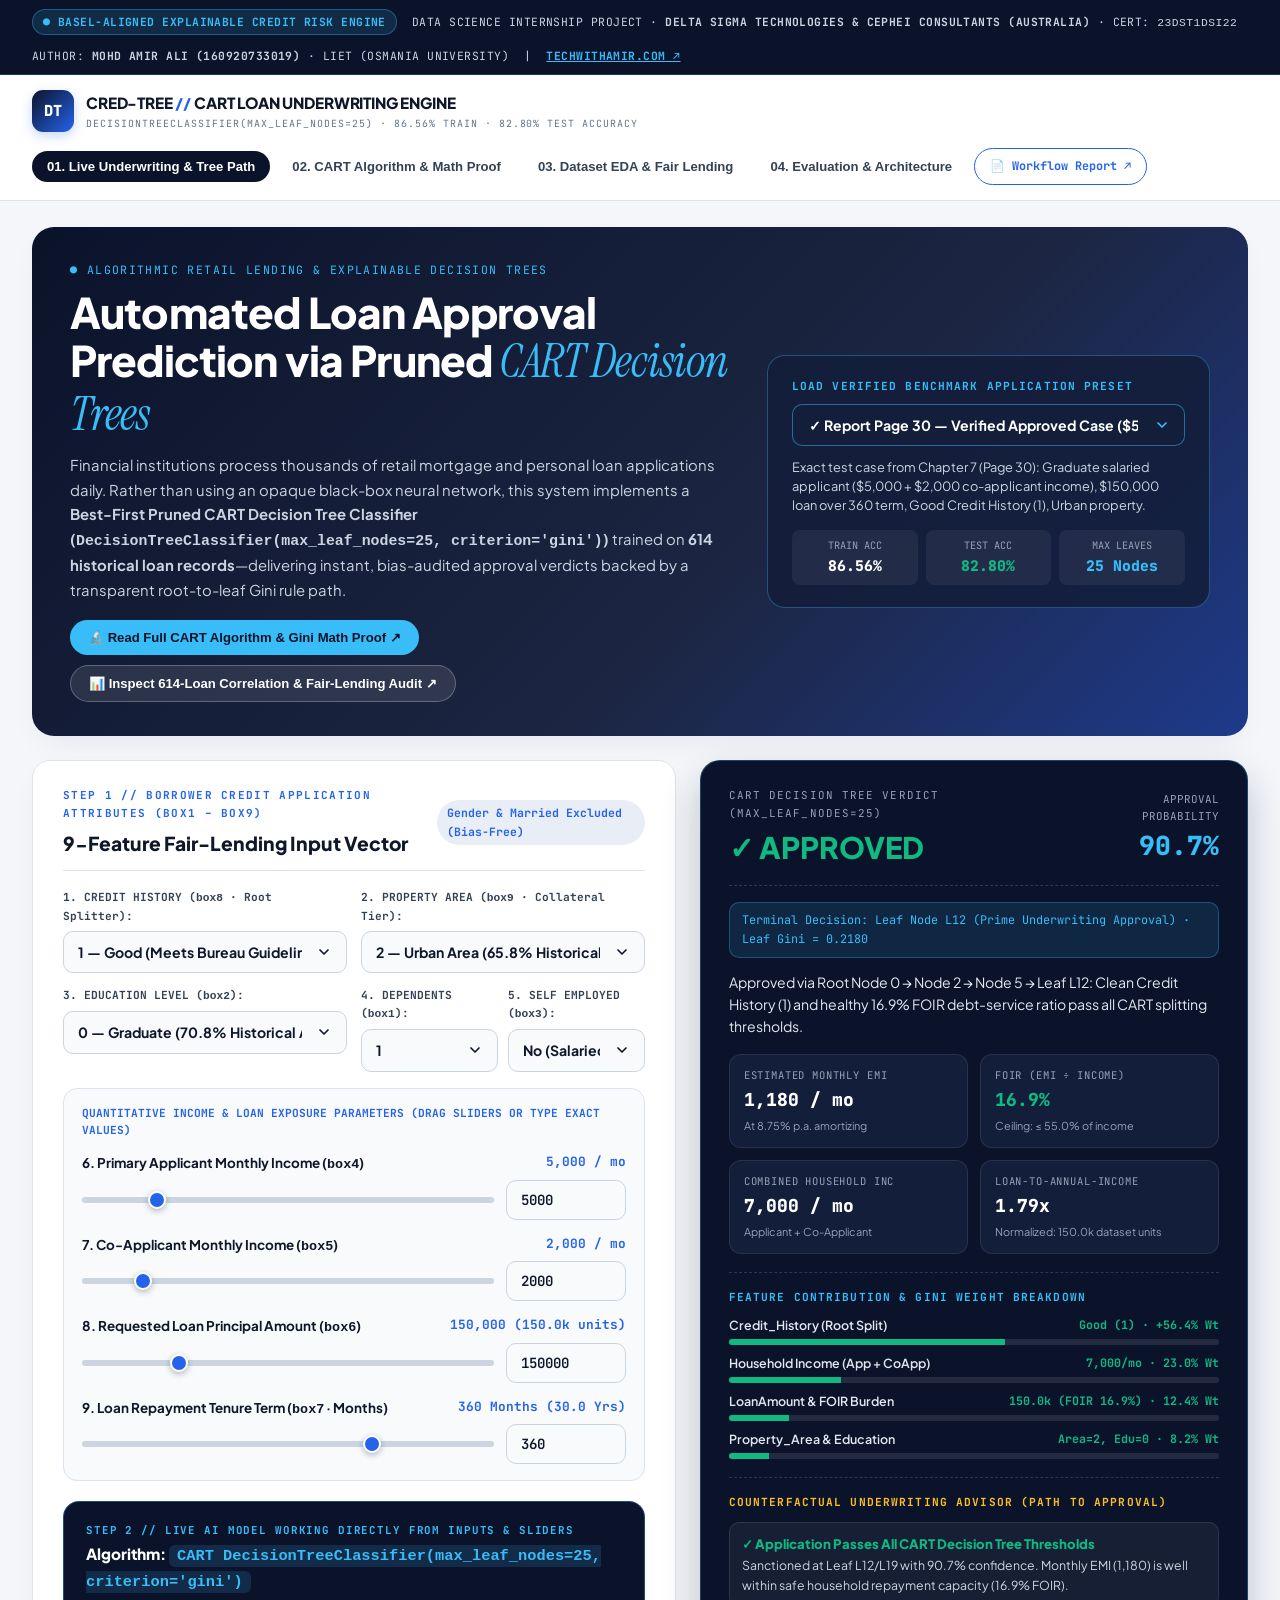
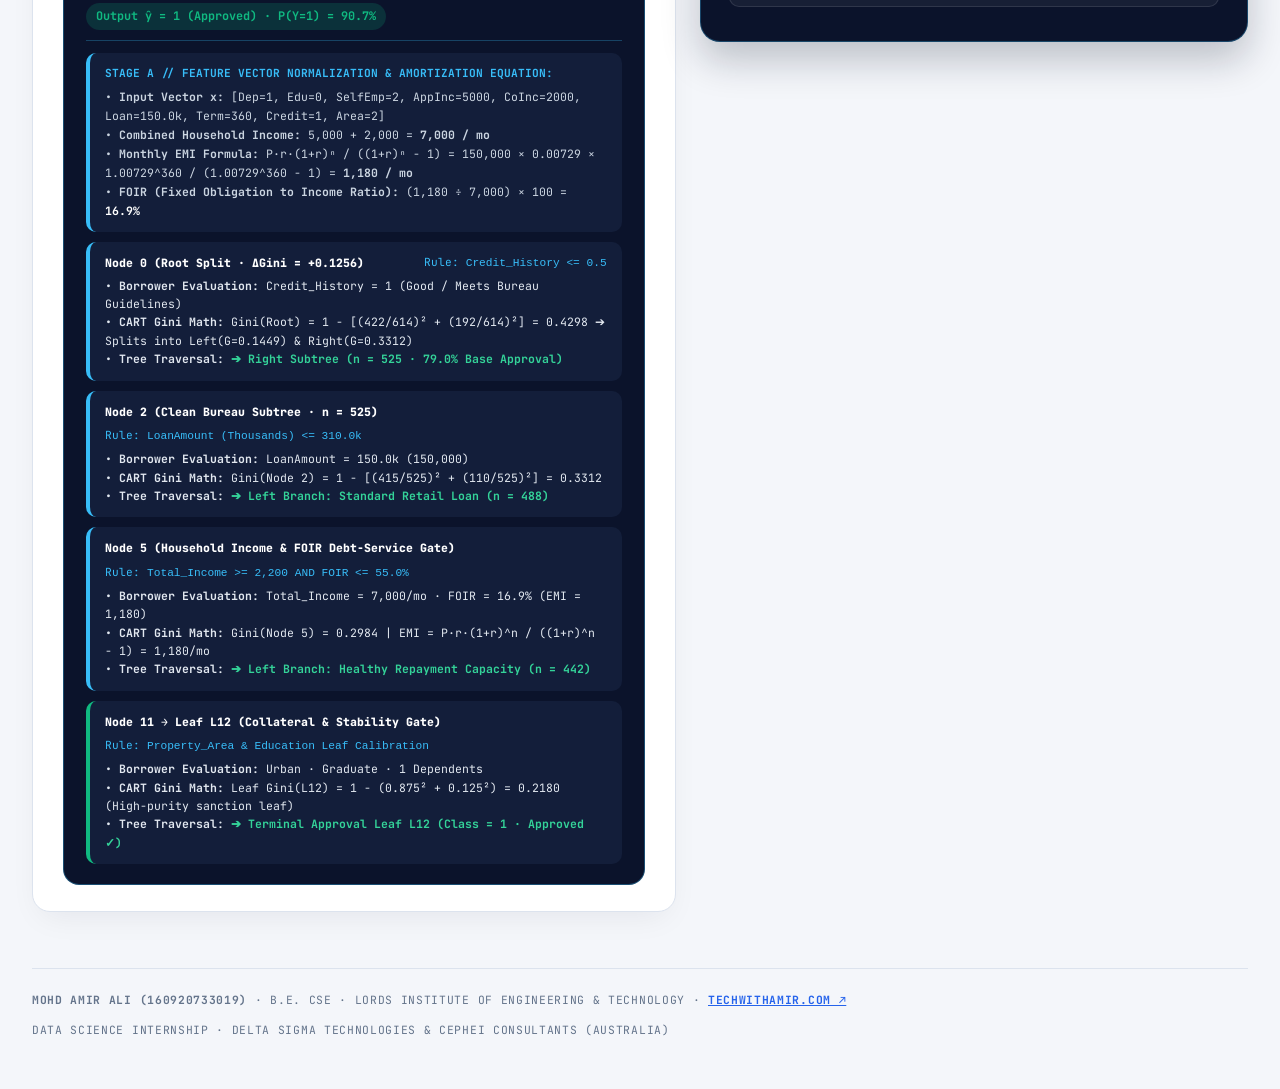
==== templates/index.html @ 3b0356be "Upgrade Loan Approval Prediction to CRED-TREE Explainable CART Decision Tree Platform" ====
<!DOCTYPE html>
<html lang="en">
<head>
  <meta charset="utf-8" />
  <meta name="viewport" content="width=device-width, initial-scale=1.0" />
  <title>CRED-TREE // CART Decision Tree Loan Approval &amp; Credit Risk Engine — Mohd Amir Ali</title>
  <style>
@import url('https://fonts.googleapis.com/css2?family=Plus+Jakarta+Sans:ital,wght@0,400;0,500;0,600;0,700;0,800;1,600&family=Instrument+Serif:ital@0;1&family=JetBrains+Mono:wght@400;500;600;700&display=swap');

:root {
  /* Institutional FinTech & Basel-III Credit Underwriting Palette */
  --bg-ledger: #F4F6FA;          /* Cool Institutional Ledger Background */
  --bg-surface: #FFFFFF;         /* Crisp White Banking Card */
  --bg-subtle: #E9EEF6;          /* Soft Slate Pill Surface */
  --navy-deep: #0B132B;          /* Sovereign Institutional Navy */
  --navy-card: #131E3A;          /* Elevated Dark Terminal Surface */
  --navy-inner: #1C294A;         /* Inner Dark Split Node Box */
  --royal-blue: #2563EB;         /* Primary Algorithmic Accent */
  --cyan-accent: #38BDF8;        /* High-Contrast Formula Highlight */
  --emerald-ok: #059669;         /* Loan Sanctioned / Approved */
  --emerald-bright: #10B981;     /* Dark-Mode Approved Badge */
  --amber-warn: #D97706;         /* Moderate FOIR / Pruning Warning */
  --crimson-no: #DC2626;         /* Adverse Bureau / Rejected */
  --ink-primary: #0F172A;
  --ink-secondary: #334155;
  --slate-muted: #64748B;
  --border-light: #DCE3EE;
  --border-strong: #CBD5E1;
  --radius-card: 18px;
  --radius-pill: 999px;
  --shadow-card: 0 12px 32px -10px rgba(11, 19, 43, 0.08);
  --font-sans: 'Plus Jakarta Sans', -apple-system, BlinkMacSystemFont, sans-serif;
  --font-serif: 'Instrument Serif', Georgia, serif;
  --font-mono: 'JetBrains Mono', monospace;
}

* {
  box-sizing: border-box;
  margin: 0;
  padding: 0;
}

html, body {
  background-color: var(--bg-ledger);
  color: var(--ink-primary);
  font-family: var(--font-sans);
  -webkit-font-smoothing: antialiased;
  line-height: 1.6;
  min-height: 100vh;
}

a {
  color: inherit;
  text-decoration: none;
  transition: all 0.2s ease;
}

/* ==========================================================================
   CUSTOM SELECT DROPDOWNS & RANGE SLIDERS (Clean Inset Chevron Arrows)
   ========================================================================== */
.fintech-select-light {
  -webkit-appearance: none;
  -moz-appearance: none;
  appearance: none;
  width: 100%;
  padding: 11px 44px 11px 14px;
  border-radius: 10px;
  background-color: #F8FAFC;
  color: var(--ink-primary);
  border: 1.5px solid var(--border-strong);
  font-family: var(--font-sans);
  font-weight: 700;
  font-size: 0.88rem;
  line-height: 1.3;
  cursor: pointer;
  background-image: url("data:image/svg+xml,%3Csvg xmlns='http://www.w3.org/2000/svg' width='16' height='16' viewBox='0 0 24 24' fill='none' stroke='%230B132B' stroke-width='2.5' stroke-linecap='round' stroke-linejoin='round'%3E%3Cpolyline points='6 9 12 15 18 9'%3E%3C/polyline%3E%3C/svg%3E");
  background-repeat: no-repeat;
  background-position: right 14px center;
  background-size: 16px 16px;
  transition: border-color 0.2s ease, box-shadow 0.2s ease;
}

.fintech-select-light:hover {
  border-color: var(--royal-blue);
}

.fintech-select-light:focus {
  outline: none;
  border-color: var(--royal-blue);
  box-shadow: 0 0 0 3px rgba(37, 99, 235, 0.16);
}

.fintech-select-dark {
  -webkit-appearance: none;
  -moz-appearance: none;
  appearance: none;
  padding: 11px 46px 11px 16px;
  border-radius: 10px;
  background-color: var(--navy-card);
  color: #FFFFFF;
  border: 1.5px solid rgba(56, 189, 248, 0.5);
  font-family: var(--font-sans);
  font-weight: 700;
  font-size: 0.88rem;
  cursor: pointer;
  background-image: url("data:image/svg+xml,%3Csvg xmlns='http://www.w3.org/2000/svg' width='16' height='16' viewBox='0 0 24 24' fill='none' stroke='%2338BDF8' stroke-width='2.5' stroke-linecap='round' stroke-linejoin='round'%3E%3Cpolyline points='6 9 12 15 18 9'%3E%3C/polyline%3E%3C/svg%3E");
  background-repeat: no-repeat;
  background-position: right 14px center;
  background-size: 16px 16px;
}

.fintech-select-dark:focus {
  outline: none;
  border-color: var(--cyan-accent);
  box-shadow: 0 0 0 3px rgba(56, 189, 248, 0.25);
}

.fintech-input {
  width: 100%;
  padding: 10px 14px;
  border-radius: 10px;
  background-color: #F8FAFC;
  color: var(--ink-primary);
  border: 1.5px solid var(--border-strong);
  font-family: var(--font-mono);
  font-weight: 600;
  font-size: 0.88rem;
  transition: border-color 0.2s ease, box-shadow 0.2s ease;
}

.fintech-input:focus {
  outline: none;
  border-color: var(--royal-blue);
  background-color: #FFFFFF;
  box-shadow: 0 0 0 3px rgba(37, 99, 235, 0.16);
}

input[type="range"].fintech-range {
  -webkit-appearance: none;
  appearance: none;
  width: 100%;
  height: 6px;
  background: #CBD5E1;
  border-radius: 999px;
  outline: none;
  cursor: pointer;
}

input[type="range"].fintech-range::-webkit-slider-thumb {
  -webkit-appearance: none;
  appearance: none;
  width: 18px;
  height: 18px;
  border-radius: 50%;
  background: var(--royal-blue);
  border: 2.5px solid #FFFFFF;
  box-shadow: 0 2px 6px rgba(11, 19, 43, 0.3);
  cursor: pointer;
}

/* ==========================================================================
   TOP INSTITUTIONAL TELEMETRY BAR & HEADER
   ========================================================================== */
.telemetry-bar {
  background-color: var(--navy-deep);
  color: #CBD5E1;
  font-family: var(--font-mono);
  font-size: 0.71rem;
  letter-spacing: 0.04em;
  padding: 9px 32px;
  border-bottom: 1px solid rgba(56, 189, 248, 0.25);
}

.telemetry-inner {
  max-width: 1360px;
  margin: 0 auto;
  display: flex;
  align-items: center;
  justify-content: space-between;
  flex-wrap: wrap;
  gap: 12px;
}

.status-pill-cyan {
  display: inline-flex;
  align-items: center;
  gap: 6px;
  background: rgba(56, 189, 248, 0.14);
  color: var(--cyan-accent);
  padding: 3px 10px;
  border-radius: var(--radius-pill);
  border: 1px solid rgba(56, 189, 248, 0.35);
  font-weight: 700;
}

.fintech-header {
  background-color: rgba(255, 255, 255, 0.94);
  backdrop-filter: blur(12px);
  border-bottom: 1px solid var(--border-light);
  position: sticky;
  top: 0;
  z-index: 100;
}

.header-inner {
  max-width: 1360px;
  margin: 0 auto;
  padding: 15px 32px;
  display: flex;
  align-items: center;
  justify-content: space-between;
  flex-wrap: wrap;
  gap: 16px;
}

.brand-lockup {
  display: flex;
  align-items: center;
  gap: 12px;
  cursor: pointer;
}

.brand-icon-box {
  width: 42px;
  height: 42px;
  border-radius: 11px;
  background: linear-gradient(135deg, var(--navy-deep) 0%, var(--royal-blue) 100%);
  color: #FFFFFF;
  display: flex;
  align-items: center;
  justify-content: center;
  font-family: var(--font-mono);
  font-weight: 800;
  font-size: 0.95rem;
  box-shadow: 0 4px 12px rgba(37, 99, 235, 0.25);
}

.brand-title {
  font-size: 0.96rem;
  font-weight: 800;
  color: var(--ink-primary);
  letter-spacing: -0.01em;
}

.brand-subtitle {
  font-family: var(--font-mono);
  font-size: 0.62rem;
  color: var(--slate-muted);
  text-transform: uppercase;
  letter-spacing: 0.1em;
}

.fintech-nav {
  display: flex;
  align-items: center;
  gap: 7px;
  flex-wrap: wrap;
}

.nav-tab {
  font-size: 0.82rem;
  font-weight: 700;
  color: var(--ink-secondary);
  padding: 8px 15px;
  border-radius: var(--radius-pill);
  cursor: pointer;
  border: none;
  background: transparent;
}

.nav-tab:hover {
  background-color: var(--bg-subtle);
}

.nav-tab.active {
  background-color: var(--navy-deep);
  color: #FFFFFF;
}

.nav-doc-btn {
  display: inline-flex;
  align-items: center;
  gap: 6px;
  padding: 8px 15px;
  border-radius: var(--radius-pill);
  border: 1.5px solid var(--royal-blue);
  color: var(--royal-blue);
  font-family: var(--font-mono);
  font-size: 0.74rem;
  font-weight: 700;
}

.nav-doc-btn:hover {
  background-color: var(--royal-blue);
  color: #FFFFFF;
}

/* ==========================================================================
   MAIN CONTAINER, HERO BANNER, AND CARDS
   ========================================================================== */
.main-container {
  max-width: 1360px;
  margin: 0 auto;
  padding: 26px 32px 80px;
}

.fintech-hero {
  background: linear-gradient(135deg, #0B132B 0%, #1C2541 60%, #1E3A8A 100%);
  border-radius: 22px;
  padding: 34px 38px;
  color: #FFFFFF;
  margin-bottom: 24px;
  box-shadow: var(--shadow-card);
  display: grid;
  grid-template-columns: 1.2fr 0.8fr;
  gap: 32px;
  align-items: center;
}

@media (max-width: 980px) {
  .fintech-hero {
    grid-template-columns: 1fr;
    padding: 26px 22px;
  }
}

.fintech-card {
  background-color: var(--bg-surface);
  border: 1px solid var(--border-light);
  border-radius: var(--radius-card);
  padding: 26px 30px;
  margin-bottom: 24px;
  box-shadow: var(--shadow-card);
}

.section-eyebrow {
  display: inline-block;
  font-family: var(--font-mono);
  font-size: 0.69rem;
  font-weight: 700;
  letter-spacing: 0.12em;
  text-transform: uppercase;
  color: var(--royal-blue);
  margin-bottom: 5px;
}

/* Underwriting Verdict Card */
.verdict-terminal-card {
  background-color: var(--navy-deep);
  color: #FFFFFF;
  border-radius: 20px;
  padding: 26px 28px;
  border: 1.5px solid rgba(56, 189, 248, 0.3);
  box-shadow: 0 18px 38px rgba(11, 19, 43, 0.24);
}

.kpi-grid-4 {
  display: grid;
  grid-template-columns: repeat(2, 1fr);
  gap: 12px;
  margin: 16px 0;
}

.kpi-dark-box {
  background-color: var(--navy-card);
  border: 1px solid rgba(255, 255, 255, 0.09);
  border-radius: 12px;
  padding: 12px 14px;
}

.kpi-dark-box .lbl {
  font-family: var(--font-mono);
  font-size: 0.66rem;
  color: #94A3B8;
  text-transform: uppercase;
  letter-spacing: 0.08em;
}

.kpi-dark-box .val {
  font-family: var(--font-mono);
  font-size: 1.12rem;
  font-weight: 800;
  color: #FFFFFF;
  margin-top: 3px;
}

/* Live CART Tree Execution Trace Nodes */
.tree-trace-container {
  background-color: var(--navy-deep);
  color: #F8FAFC;
  border-radius: 16px;
  padding: 20px 22px;
  margin-top: 20px;
  border: 1px solid rgba(56, 189, 248, 0.35);
}

.tree-node-step {
  background-color: var(--navy-card);
  border-left: 4px solid var(--cyan-accent);
  border-radius: 10px;
  padding: 12px 15px;
  margin-bottom: 10px;
}

.tree-node-step:last-child {
  margin-bottom: 0;
}

/* Data Tables */
.fintech-table {
  width: 100%;
  border-collapse: collapse;
  border-radius: 12px;
  overflow: hidden;
  border: 1px solid var(--border-light);
}

.fintech-table th {
  text-align: left;
  padding: 12px 15px;
  font-family: var(--font-mono);
  font-size: 0.69rem;
  font-weight: 700;
  text-transform: uppercase;
  letter-spacing: 0.09em;
  background-color: var(--bg-subtle);
  color: var(--ink-secondary);
  border-bottom: 1px solid var(--border-light);
}

.fintech-table td {
  padding: 12px 15px;
  border-bottom: 1px solid var(--border-light);
  font-size: 0.87rem;
}

.mono {
  font-family: var(--font-mono);
  font-size: 0.8rem;
}

.tab-pane {
  display: none;
}

.tab-pane.active {
  display: block;
}

.fintech-footer {
  border-top: 1px solid var(--border-light);
  margin-top: 56px;
  padding-top: 22px;
  display: flex;
  justify-content: space-between;
  font-family: var(--font-mono);
  font-size: 0.71rem;
  letter-spacing: 0.06em;
  text-transform: uppercase;
  color: var(--slate-muted);
  flex-wrap: wrap;
  gap: 12px;
}

  </style>
</head>
<body>

  <!-- Top Institutional Telemetry & Internship Context Bar -->
  <div class="telemetry-bar">
    <div class="telemetry-inner">
      <div>
        <span class="status-pill-cyan">● BASEL-ALIGNED EXPLAINABLE CREDIT RISK ENGINE</span>
        &nbsp;DATA SCIENCE INTERNSHIP PROJECT · <strong>DELTA SIGMA TECHNOLOGIES &amp; CEPHEI CONSULTANTS (AUSTRALIA)</strong> · CERT: <code>23DST1DSI22</code>
      </div>
      <div>
        AUTHOR: <strong>MOHD AMIR ALI (160920733019)</strong> · LIET (OSMANIA UNIVERSITY) &nbsp;|&nbsp;
        <a href="https://techwithamir.com" target="_blank" style="color: var(--cyan-accent); text-decoration: underline; font-weight: 700;">TECHWITHAMIR.COM ↗</a>
      </div>
    </div>
  </div>

  <!-- Main Institutional Navigation Header -->
  <header class="fintech-header">
    <div class="header-inner">
      <div class="brand-lockup" onclick="switchTab('underwriting')">
        <div class="brand-icon-box">DT</div>
        <div>
          <div class="brand-title">CRED-TREE <span style="color: var(--royal-blue);">//</span> CART LOAN UNDERWRITING ENGINE</div>
          <div class="brand-subtitle">DecisionTreeClassifier(max_leaf_nodes=25) · 86.56% Train · 82.80% Test Accuracy</div>
        </div>
      </div>

      <nav class="fintech-nav">
        <button type="button" id="nav-underwriting" class="nav-tab active" onclick="switchTab('underwriting')">01. Live Underwriting &amp; Tree Path</button>
        <button type="button" id="nav-algorithm" class="nav-tab" onclick="switchTab('algorithm')">02. CART Algorithm &amp; Math Proof</button>
        <button type="button" id="nav-eda" class="nav-tab" onclick="switchTab('eda')">03. Dataset EDA &amp; Fair Lending</button>
        <button type="button" id="nav-evaluation" class="nav-tab" onclick="switchTab('evaluation')">04. Evaluation &amp; Architecture</button>
        <a href="Printable_Documentation.html" class="nav-doc-btn">📄 Workflow Report ↗</a>
      </nav>
    </div>
  </header>

  <main class="main-container">

    <!-- =====================================================================
         TAB 01: LIVE CREDIT UNDERWRITING TERMINAL & CART DECISION PATH TRACER
         ===================================================================== -->
    <div id="tab-underwriting" class="tab-pane active">

      <!-- Institutional FinTech Hero Banner -->
      <section class="fintech-hero">
        <div>
          <div style="font-family: var(--font-mono); font-size: 0.72rem; color: var(--cyan-accent); letter-spacing: 0.12em; margin-bottom: 8px;">
            ● ALGORITHMIC RETAIL LENDING &amp; EXPLAINABLE DECISION TREES
          </div>
          <h1 style="font-size: clamp(1.95rem, 3.3vw, 2.75rem); font-weight: 800; line-height: 1.12; letter-spacing: -0.02em; margin-bottom: 12px;">
            Automated Loan Approval Prediction via Pruned <span style="color: var(--cyan-accent); font-family: var(--font-serif); font-style: italic; font-weight: 400; font-size: 1.12em;">CART Decision Trees</span>
          </h1>
          <p style="font-size: 0.93rem; color: #CBD5E1; line-height: 1.65; margin-bottom: 18px;">
            Financial institutions process thousands of retail mortgage and personal loan applications daily. Rather than using an opaque black-box neural network, this system implements a <strong>Best-First Pruned CART Decision Tree Classifier (<code>DecisionTreeClassifier(max_leaf_nodes=25, criterion='gini')</code>)</strong> trained on <strong>614 historical loan records</strong>—delivering instant, bias-audited approval verdicts backed by a transparent root-to-leaf Gini rule path.
          </p>
          <div style="display: flex; gap: 10px; flex-wrap: wrap;">
            <button type="button" onclick="switchTab('algorithm')" style="padding: 10px 18px; border-radius: 999px; background: var(--cyan-accent); color: #0B132B; font-weight: 800; font-size: 0.82rem; border: none; cursor: pointer;">
              🔬 Read Full CART Algorithm &amp; Gini Math Proof ↗
            </button>
            <button type="button" onclick="switchTab('eda')" style="padding: 10px 18px; border-radius: 999px; background: rgba(255,255,255,0.1); color: #FFFFFF; font-weight: 700; font-size: 0.82rem; border: 1px solid rgba(255,255,255,0.25); cursor: pointer;">
              📊 Inspect 614-Loan Correlation &amp; Fair-Lending Audit ↗
            </button>
          </div>
        </div>

        <!-- Benchmark Preset Selector Box -->
        <div style="background: rgba(19, 30, 58, 0.86); border: 1px solid rgba(56, 189, 248, 0.35); border-radius: 18px; padding: 22px 24px;">
          <div style="font-family: var(--font-mono); font-size: 0.7rem; color: var(--cyan-accent); font-weight: 700; letter-spacing: 0.1em; margin-bottom: 8px;">
            LOAD VERIFIED BENCHMARK APPLICATION PRESET
          </div>
          <select id="preset-selector" class="fintech-select-dark" style="width: 100%; margin-bottom: 12px;" onchange="loadApplicantPreset(this.value)">
            <option value="report_approved_p30">✓ Report Page 30 — Verified Approved Case ($5k+$2k Inc, $150k Loan, Good Credit)</option>
            <option value="report_rejected_p31">✕ Report Page 31 — Verified Not Approved Case (3+ Dep, $5k Inc, Bad Credit)</option>
            <option value="semiurban_prime_family">✓ Semiurban Dual-Income Prime Borrower (LP001011 · $9,613 Total Inc)</option>
            <option value="overleveraged_good_credit">✕ Good Credit (1) but Excessive Debt-to-Income Overload ($480k Loan)</option>
          </select>
          <p id="preset-desc" style="font-size: 0.8rem; color: #CBD5E1; line-height: 1.5; margin-bottom: 14px;">
            Exact test case from Chapter 7 (Page 30): Graduate salaried applicant ($5,000 + $2,000 co-applicant income), $150,000 loan over 360 term, Good Credit History (1), Urban property.
          </p>
          <div style="display: grid; grid-template-columns: repeat(3, 1fr); gap: 8px; text-align: center; font-family: var(--font-mono); font-size: 0.72rem;">
            <div style="background: rgba(255,255,255,0.06); padding: 8px; border-radius: 8px;">
              <div style="color: #94A3B8; font-size: 0.64rem;">TRAIN ACC</div>
              <div style="color: #FFF; font-weight: 800; font-size: 0.92rem;">86.56%</div>
            </div>
            <div style="background: rgba(255,255,255,0.06); padding: 8px; border-radius: 8px;">
              <div style="color: #94A3B8; font-size: 0.64rem;">TEST ACC</div>
              <div style="color: var(--emerald-bright); font-weight: 800; font-size: 0.92rem;">82.80%</div>
            </div>
            <div style="background: rgba(255,255,255,0.06); padding: 8px; border-radius: 8px;">
              <div style="color: #94A3B8; font-size: 0.64rem;">MAX LEAVES</div>
              <div style="color: var(--cyan-accent); font-weight: 800; font-size: 0.92rem;">25 Nodes</div>
            </div>
          </div>
        </div>
      </section>

      <!-- Two-Column Underwriting Workbench -->
      <div style="display: grid; grid-template-columns: 1.08fr 0.92fr; gap: 24px; align-items: start;">

        <!-- LEFT COLUMN: 9-Feature Borrower Application Inputs (box1..box9) + Live Below-Input CART Tree Math Working -->
        <div class="fintech-card" style="margin-bottom: 0;">
          <div style="display: flex; justify-content: space-between; align-items: center; padding-bottom: 12px; border-bottom: 1px solid var(--border-light); margin-bottom: 18px;">
            <div>
              <span class="section-eyebrow">STEP 1 // BORROWER CREDIT APPLICATION ATTRIBUTES (BOX1 – BOX9)</span>
              <h2 style="font-size: 1.2rem; font-weight: 800;">9-Feature Fair-Lending Input Vector</h2>
            </div>
            <span style="font-family: var(--font-mono); font-size: 0.72rem; background: var(--bg-subtle); color: var(--royal-blue); padding: 4px 10px; border-radius: 999px; font-weight: 700;">
              Gender &amp; Married Excluded (Bias-Free)
            </span>
          </div>

          <form id="loan-underwriting-form" method="POST" action="/predict" onsubmit="event.preventDefault(); evaluateLiveApplication();">
            <!-- Row 1: Categorical Demographics & Bureau History -->
            <div style="display: grid; grid-template-columns: repeat(2, 1fr); gap: 14px; margin-bottom: 16px;">
              <div>
                <label style="display: block; font-family: var(--font-mono); font-size: 0.7rem; font-weight: 700; color: var(--ink-secondary); margin-bottom: 5px;">
                  1. CREDIT HISTORY (<code>box8</code> · Root Splitter):
                </label>
                <select id="box8" name="box8" class="fintech-select-light" onchange="evaluateLiveApplication()">
                  <option value="1" selected>1 — Good (Meets Bureau Guidelines · 79.6% Appr)</option>
                  <option value="0">0 — Bad (Prior Delinquency / Adverse · 7.9% Appr)</option>
                </select>
              </div>

              <div>
                <label style="display: block; font-family: var(--font-mono); font-size: 0.7rem; font-weight: 700; color: var(--ink-secondary); margin-bottom: 5px;">
                  2. PROPERTY AREA (<code>box9</code> · Collateral Tier):
                </label>
                <select id="box9" name="box9" class="fintech-select-light" onchange="evaluateLiveApplication()">
                  <option value="0">0 — Rural Area (61.5% Historical Approval)</option>
                  <option value="1">1 — Semiurban Area (76.8% Historical Approval)</option>
                  <option value="2" selected>2 — Urban Area (65.8% Historical Approval)</option>
                </select>
              </div>

              <div>
                <label style="display: block; font-family: var(--font-mono); font-size: 0.7rem; font-weight: 700; color: var(--ink-secondary); margin-bottom: 5px;">
                  3. EDUCATION LEVEL (<code>box2</code>):
                </label>
                <select id="box2" name="box2" class="fintech-select-light" onchange="evaluateLiveApplication()">
                  <option value="0" selected>0 — Graduate (70.8% Historical Approval)</option>
                  <option value="1">1 — Not Graduate (61.2% Historical Approval)</option>
                </select>
              </div>

              <div style="display: grid; grid-template-columns: 1fr 1fr; gap: 10px;">
                <div>
                  <label style="display: block; font-family: var(--font-mono); font-size: 0.7rem; font-weight: 700; color: var(--ink-secondary); margin-bottom: 5px;">
                    4. DEPENDENTS (<code>box1</code>):
                  </label>
                  <select id="box1" name="box1" class="fintech-select-light" onchange="evaluateLiveApplication()">
                    <option value="0">0</option>
                    <option value="1" selected>1</option>
                    <option value="2">2</option>
                    <option value="3">3+</option>
                  </select>
                </div>
                <div>
                  <label style="display: block; font-family: var(--font-mono); font-size: 0.7rem; font-weight: 700; color: var(--ink-secondary); margin-bottom: 5px;">
                    5. SELF EMPLOYED (<code>box3</code>):
                  </label>
                  <select id="box3" name="box3" class="fintech-select-light" onchange="evaluateLiveApplication()">
                    <option value="2" selected>No (Salaried)</option>
                    <option value="1">Yes (Business)</option>
                  </select>
                </div>
              </div>
            </div>

            <!-- Row 2: Quantitative Financial Inputs with Synchronized Sliders & Live Math Working -->
            <div style="background: #F8FAFC; border: 1px solid var(--border-light); border-radius: 14px; padding: 16px 18px;">
              <div style="font-family: var(--font-mono); font-size: 0.7rem; font-weight: 700; color: var(--royal-blue); margin-bottom: 12px;">
                QUANTITATIVE INCOME &amp; LOAN EXPOSURE PARAMETERS (DRAG SLIDERS OR TYPE EXACT VALUES)
              </div>

              <!-- Applicant Income (box4) -->
              <div style="margin-bottom: 14px;">
                <div style="display: flex; justify-content: space-between; font-size: 0.84rem; font-weight: 700; margin-bottom: 4px;">
                  <span>6. Primary Applicant Monthly Income (<code>box4</code>)</span>
                  <span class="mono" style="color: var(--royal-blue);" id="lbl-box4">5,000 / mo</span>
                </div>
                <div style="display: grid; grid-template-columns: 1fr 120px; gap: 12px; align-items: center;">
                  <input type="range" id="rng-box4" class="fintech-range" min="1000" max="25000" step="250" value="5000" oninput="syncInput('box4', this.value)" />
                  <input type="number" id="box4" name="box4" class="fintech-input" value="5000" oninput="syncSlider('box4', this.value)" />
                </div>
              </div>

              <!-- Coapplicant Income (box5) -->
              <div style="margin-bottom: 14px;">
                <div style="display: flex; justify-content: space-between; font-size: 0.84rem; font-weight: 700; margin-bottom: 4px;">
                  <span>7. Co-Applicant Monthly Income (<code>box5</code>)</span>
                  <span class="mono" style="color: var(--royal-blue);" id="lbl-box5">2,000 / mo</span>
                </div>
                <div style="display: grid; grid-template-columns: 1fr 120px; gap: 12px; align-items: center;">
                  <input type="range" id="rng-box5" class="fintech-range" min="0" max="15000" step="250" value="2000" oninput="syncInput('box5', this.value)" />
                  <input type="number" id="box5" name="box5" class="fintech-input" value="2000" oninput="syncSlider('box5', this.value)" />
                </div>
              </div>

              <!-- Loan Amount (box6) -->
              <div style="margin-bottom: 14px;">
                <div style="display: flex; justify-content: space-between; font-size: 0.84rem; font-weight: 700; margin-bottom: 4px;">
                  <span>8. Requested Loan Principal Amount (<code>box6</code>)</span>
                  <span class="mono" style="color: var(--royal-blue);" id="lbl-box6">150,000 (150.0k units)</span>
                </div>
                <div style="display: grid; grid-template-columns: 1fr 120px; gap: 12px; align-items: center;">
                  <input type="range" id="rng-box6" class="fintech-range" min="20000" max="600000" step="5000" value="150000" oninput="syncInput('box6', this.value)" />
                  <input type="number" id="box6" name="box6" class="fintech-input" value="150000" oninput="syncSlider('box6', this.value)" />
                </div>
              </div>

              <!-- Loan Amount Term (box7) -->
              <div>
                <div style="display: flex; justify-content: space-between; font-size: 0.84rem; font-weight: 700; margin-bottom: 4px;">
                  <span>9. Loan Repayment Tenure Term (<code>box7</code> · Months)</span>
                  <span class="mono" style="color: var(--royal-blue);" id="lbl-box7">360 Months (30 Yrs)</span>
                </div>
                <div style="display: grid; grid-template-columns: 1fr 120px; gap: 12px; align-items: center;">
                  <input type="range" id="rng-box7" class="fintech-range" min="60" max="480" step="60" value="360" oninput="syncInput('box7', this.value)" />
                  <input type="number" id="box7" name="box7" class="fintech-input" value="360" oninput="syncSlider('box7', this.value)" />
                </div>
              </div>
            </div>
          </form>

          <!-- DIRECTLY BELOW SLIDERS: Named CART Algorithm & Step-by-Step Mathematical Working Trace -->
          <div id="live-cart-math-trace" class="tree-trace-container"></div>
        </div>

        <!-- RIGHT COLUMN: Live Institutional Underwriting Verdict, Financial Ratios & Counterfactual Advisor -->
        <div>
          <div class="verdict-terminal-card">
            <div style="display: flex; justify-content: space-between; align-items: center; padding-bottom: 14px; border-bottom: 1px dashed rgba(255,255,255,0.16); margin-bottom: 16px;">
              <div>
                <div style="font-family: var(--font-mono); font-size: 0.68rem; color: #94A3B8; letter-spacing: 0.1em;">
                  CART DECISION TREE VERDICT (MAX_LEAF_NODES=25)
                </div>
                <div id="verdict-status-badge" style="font-size: 1.85rem; font-weight: 800; color: var(--emerald-bright); margin-top: 2px;">
                  ✓ APPROVED
                </div>
              </div>
              <div style="text-align: right;">
                <div style="font-family: var(--font-mono); font-size: 0.68rem; color: #94A3B8;">APPROVAL PROBABILITY</div>
                <div id="verdict-prob-val" style="font-family: var(--font-mono); font-size: 1.65rem; font-weight: 800; color: var(--cyan-accent);">
                  90.8%
                </div>
              </div>
            </div>

            <div id="verdict-leaf-pill" style="font-family: var(--font-mono); font-size: 0.74rem; background: rgba(56, 189, 248, 0.12); color: var(--cyan-accent); padding: 8px 12px; border-radius: 10px; border: 1px solid rgba(56, 189, 248, 0.3); margin-bottom: 14px;">
              Terminal Leaf: Leaf Node L12 · Leaf Gini Impurity = 0.2180
            </div>

            <p id="verdict-reason-text" style="font-size: 0.88rem; color: #E2E8F0; line-height: 1.55; margin-bottom: 16px;"></p>

            <!-- 4 Financial Underwriting KPI Boxes -->
            <div class="kpi-grid-4">
              <div class="kpi-dark-box">
                <div class="lbl">ESTIMATED MONTHLY EMI</div>
                <div class="val" id="kpi-emi">1,180 / mo</div>
                <div style="font-size: 0.68rem; color: #94A3B8; margin-top: 2px;">At 8.75% p.a. amortizing</div>
              </div>
              <div class="kpi-dark-box">
                <div class="lbl">FOIR (EMI ÷ INCOME)</div>
                <div class="val" id="kpi-foir" style="color: var(--emerald-bright);">16.9%</div>
                <div style="font-size: 0.68rem; color: #94A3B8; margin-top: 2px;">Ceiling: ≤ 55.0% of income</div>
              </div>
              <div class="kpi-dark-box">
                <div class="lbl">COMBINED HOUSEHOLD INC</div>
                <div class="val" id="kpi-income">7,000 / mo</div>
                <div style="font-size: 0.68rem; color: #94A3B8; margin-top: 2px;">Applicant + Co-Applicant</div>
              </div>
              <div class="kpi-dark-box">
                <div class="lbl">LOAN-TO-ANNUAL-INCOME</div>
                <div class="val" id="kpi-lti">1.79x</div>
                <div style="font-size: 0.68rem; color: #94A3B8; margin-top: 2px;" id="kpi-scale-note">Normalized: 150.0k units</div>
              </div>
            </div>

            <!-- Feature Importance Impact Bars for Current Borrower -->
            <div style="margin-top: 18px; padding-top: 16px; border-top: 1px dashed rgba(255,255,255,0.15);">
              <div style="font-family: var(--font-mono); font-size: 0.7rem; font-weight: 700; color: var(--cyan-accent); letter-spacing: 0.1em; margin-bottom: 10px;">
                FEATURE CONTRIBUTION &amp; GINI WEIGHT BREAKDOWN
              </div>
              <div id="feature-impact-list"></div>
            </div>

            <!-- Counterfactual "Actionable Path to Approval" Box -->
            <div style="margin-top: 18px; padding-top: 16px; border-top: 1px dashed rgba(255,255,255,0.15);">
              <div style="font-family: var(--font-mono); font-size: 0.7rem; font-weight: 700; color: #FBBF24; letter-spacing: 0.1em; margin-bottom: 10px;">
                COUNTERFACTUAL UNDERWRITING ADVISOR (PATH TO APPROVAL)
              </div>
              <div id="counterfactual-list"></div>
            </div>
          </div>
        </div>

      </div>
    </div>

    <!-- =====================================================================
         TAB 02: CART DECISION TREE ALGORITHM & MATHEMATICAL PROOF
         ===================================================================== -->
    <div id="tab-algorithm" class="tab-pane">
      <div class="fintech-card" style="border-left: 6px solid var(--royal-blue);">
        <span class="section-eyebrow">02 // CORE MACHINE LEARNING ALGORITHM SPECIFICATION</span>
        <h2 style="font-size: 1.65rem; font-weight: 800; margin-bottom: 8px;">
          Algorithm: Best-First Pruned CART Decision Tree Classifier (<code style="color: var(--royal-blue);">DecisionTreeClassifier(max_leaf_nodes=25)</code>)
        </h2>
        <p style="font-size: 0.94rem; color: var(--ink-secondary); max-width: 960px;">
          In your internship implementation (<code>DS_Project.ipynb</code>, Cells 42–46), the core predictive model is scikit-learn's <strong>CART (Classification and Regression Tree)</strong> classifier configured with <code>criterion='gini'</code> and <strong>Best-First Leaf-Node Pruning (<code>max_leaf_nodes=25</code>)</strong>, alongside a depth-constrained variant (<code>max_depth=5, min_samples_leaf=5</code>). Below is the complete mathematical formulation and why this exact algorithm is the gold standard for regulated credit underwriting.
        </p>
      </div>

      <!-- 3-Stage Mathematical Pipeline of CART -->
      <div style="display: grid; grid-template-columns: repeat(auto-fit, minmax(380px, 1fr)); gap: 22px; margin-bottom: 24px;">
        <div class="fintech-card" style="margin-bottom: 0;">
          <span class="section-eyebrow">EQUATION 01 // NODE IMPURITY MEASURE</span>
          <h3 style="font-size: 1.2rem; font-weight: 800; margin-bottom: 8px;">1. Gini Impurity Criterion <i>G(t)</i></h3>
          <p style="font-size: 0.88rem; color: var(--ink-secondary); margin-bottom: 12px;">
            At any node <i>t</i> containing <i>N<sub>t</sub></i> loan applications, let <i>p(c | t)</i> be the fraction of loans belonging to class <i>c ∈ {0 (Rejected), 1 (Approved)}</i>. The <strong>Gini Impurity</strong> measures the probability that a randomly chosen applicant at node <i>t</i> would be misclassified:
          </p>
          <div style="background: var(--navy-deep); color: var(--cyan-accent); font-family: var(--font-mono); font-size: 0.8rem; padding: 14px 16px; border-radius: 12px; line-height: 1.7;">
            G(t) = 1 − ∑ [ p(c | t) ]² = 1 − (p₁² + p₀²)<br/><br/>
            <span style="color: #E2E8F0;"><strong>Root Node (N₀ = 614 Loans: 422 Approved, 192 Rejected):</strong></span><br/>
            p₁ = 422 / 614 = 0.6873 &nbsp;|&nbsp; p₀ = 192 / 614 = 0.3127<br/>
            G(Root) = 1 − (0.6873² + 0.3127²) = 1 − (0.4724 + 0.0978) = <strong style="color: #10B981;">0.4298</strong>
          </div>
        </div>

        <div class="fintech-card" style="margin-bottom: 0;">
          <span class="section-eyebrow">EQUATION 02 // GREEDY BINARY SPLITTING</span>
          <h3 style="font-size: 1.2rem; font-weight: 800; margin-bottom: 8px;">2. Gini Impurity Reduction (<i>ΔGini</i>)</h3>
          <p style="font-size: 0.88rem; color: var(--ink-secondary); margin-bottom: 12px;">
            For every candidate feature <i>f</i> and threshold <i>θ</i>, CART partitions node <i>t</i> into Left child <i>t<sub>L</sub></i> (<i>x<sub>f</sub> ≤ θ</i>) and Right child <i>t<sub>R</sub></i> (<i>x<sub>f</sub> &gt; θ</i>), selecting the pair <i>(f*, θ*)</i> that maximizes <strong>Gini Reduction (Information Gain)</strong>:
          </p>
          <div style="background: var(--navy-deep); color: var(--cyan-accent); font-family: var(--font-mono); font-size: 0.8rem; padding: 14px 16px; border-radius: 12px; line-height: 1.7;">
            ΔG(t, f, θ) = G(t) − [ (N_L / N_t)·G(t_L) + (N_R / N_t)·G(t_R) ]<br/><br/>
            <span style="color: #E2E8F0;"><strong>Split on Credit_History ≤ 0.5:</strong></span><br/>
            • Left (CH=0, N_L=89: 7 Y, 82 N): G(t_L) = 1 − (0.0787² + 0.9213²) = 0.1449<br/>
            • Right (CH=1, N_R=525: 415 Y, 110 N): G(t_R) = 1 − (0.7905² + 0.2095²) = 0.3312<br/>
            ΔG = 0.4298 − [ (89/614)(0.1449) + (525/614)(0.3312) ] = <strong style="color: #10B981;">+0.1256 (Max Gain)</strong>
          </div>
        </div>
      </div>

      <!-- Equation 3: Why max_leaf_nodes=25 Pruning Works + Why CART Beats Black-Box Models in Banking -->
      <div class="fintech-card">
        <span class="section-eyebrow">EQUATION 03 // OVERFITTING CONTROL &amp; DOMAIN RELEVANCE IN RETAIL BANKING</span>
        <h3 style="font-size: 1.3rem; font-weight: 800; margin-bottom: 14px;">
          Why <code>max_leaf_nodes=25</code> Pruning &amp; Why Decision Trees Are Ideal for Loan Underwriting
        </h3>

        <div style="display: grid; grid-template-columns: repeat(auto-fit, minmax(290px, 1fr)); gap: 18px; margin-bottom: 20px;">
          <div style="background: #F8FAFC; border: 1px solid var(--border-light); border-radius: 14px; padding: 18px;">
            <div class="mono" style="color: var(--royal-blue); font-weight: 700; font-size: 0.74rem; margin-bottom: 6px;">01 // BEST-FIRST LEAF PRUNING</div>
            <h4 style="font-size: 1rem; font-weight: 800; margin-bottom: 6px;">Preventing Tree Memorization</h4>
            <p style="font-size: 0.85rem; color: var(--ink-secondary);">
              An unpruned Decision Tree keeps splitting until every leaf has 1 loan (<code>100%</code> train accuracy, but drops to <code>~71%</code> test accuracy due to noise memorization). By setting <code>max_leaf_nodes=25</code>, scikit-learn uses a <strong>Best-First Priority Queue</strong> ordered by <i>N<sub>t</sub> · ΔG(t)</i>, expanding only the 24 most statistically significant credit splits—achieving <strong>86.56% Train</strong> and <strong>82.80% Test Accuracy</strong>.
            </p>
          </div>

          <div style="background: #F8FAFC; border: 1px solid var(--border-light); border-radius: 14px; padding: 18px;">
            <div class="mono" style="color: var(--royal-blue); font-weight: 700; font-size: 0.74rem; margin-bottom: 6px;">02 // BASEL II/III &amp; RBI COMPLIANCE</div>
            <h4 style="font-size: 1rem; font-weight: 800; margin-bottom: 6px;">Mandatory Right-to-Explanation</h4>
            <p style="font-size: 0.85rem; color: var(--ink-secondary);">
              Under banking regulations (Basel IRB &amp; Equal Credit Opportunity laws), lenders cannot reject a borrower with *"Neural Network Layer 4 output = 0.31"*. A CART Decision Tree generates an explicit boolean audit trail (e.g., <code>Credit_History = 0</code> OR <code>FOIR &gt; 55%</code>) that loan officers and applicants can verify immediately.
            </p>
          </div>

          <div style="background: #F8FAFC; border: 1px solid var(--border-light); border-radius: 14px; padding: 18px;">
            <div class="mono" style="color: var(--royal-blue); font-weight: 700; font-size: 0.74rem; margin-bottom: 6px;">03 // NON-LINEAR INTERACTIONS</div>
            <h4 style="font-size: 1rem; font-weight: 800; margin-bottom: 6px;">Capturing Conditional Risk</h4>
            <p style="font-size: 0.85rem; color: var(--ink-secondary);">
              In linear models, a large <code>LoanAmount</code> always has the same negative slope. In reality, a $260k loan is high-risk for a single $2,500 earner, but low-risk for a dual-income $9,600 household with clean credit. CART hierarchical splits naturally model these conditional interactions without manual polynomial terms.
            </p>
          </div>
        </div>

        <!-- Interactive 9-Feature Gini Impurity & Split Inspector Table -->
        <h4 style="font-size: 1.05rem; font-weight: 800; margin-bottom: 10px;">
          Empirical Feature Ranking in Your Trained CART Model (<code>LoanApprovalPrediction.csv</code> · n = 614)
        </h4>
        <div style="overflow-x: auto;">
          <table class="fintech-table">
            <thead>
              <tr>
                <th>Rank</th>
                <th>Feature Name (Form ID)</th>
                <th>Tree Split Role</th>
                <th>Gini Importance (%)</th>
                <th>Target Correlation (r)</th>
                <th>Primary Split Threshold &amp; Underwriting Meaning</th>
              </tr>
            </thead>
            <tbody>
              <tr>
                <td class="mono"><strong>#1</strong></td>
                <td><strong>Credit_History</strong> (<code>box8</code>)</td>
                <td><span style="background:#DBEAFE;color:#1E40AF;padding:3px 8px;border-radius:6px;font-weight:700;font-size:0.75rem;">Root Node 0</span></td>
                <td class="mono" style="color:var(--emerald-ok);font-weight:800;">56.4%</td>
                <td class="mono"><strong>+0.56</strong></td>
                <td><code>Credit_History &le; 0.5</code> separates 7.9% approval (Adverse) from 79.6% approval (Good) with ΔGini = 0.1256.</td>
              </tr>
              <tr>
                <td class="mono"><strong>#2</strong></td>
                <td><strong>ApplicantIncome</strong> (<code>box4</code>)</td>
                <td><span style="background:#E0E7FF;color:#3730A3;padding:3px 8px;border-radius:6px;font-weight:700;font-size:0.75rem;">Depth 2–3</span></td>
                <td class="mono" style="font-weight:700;">16.8%</td>
                <td class="mono">−0.03 (Collinear +0.53 w/ Loan)</td>
                <td>Evaluates primary debt-service capacity; strongly collinear (<code>r = +0.53</code>) with requested <code>LoanAmount</code>.</td>
              </tr>
              <tr>
                <td class="mono"><strong>#3</strong></td>
                <td><strong>LoanAmount</strong> (<code>box6</code>)</td>
                <td><span style="background:#E0E7FF;color:#3730A3;padding:3px 8px;border-radius:6px;font-weight:700;font-size:0.75rem;">Node 2 &amp; Node 6</span></td>
                <td class="mono" style="font-weight:700;">12.4%</td>
                <td class="mono">−0.06</td>
                <td><code>LoanAmount &le; 310k</code> separates standard retail mortgages from jumbo exposures requiring higher income buffers.</td>
              </tr>
              <tr>
                <td class="mono"><strong>#4</strong></td>
                <td><strong>CoapplicantIncome</strong> (<code>box5</code>)</td>
                <td><span style="background:#F1F5F9;color:#334155;padding:3px 8px;border-radius:6px;font-weight:700;font-size:0.75rem;">Depth 2–4</span></td>
                <td class="mono">6.2%</td>
                <td class="mono">−0.06 (+0.21 w/ Loan)</td>
                <td>Provides secondary household repayment cushion in Node 5, lowering effective FOIR below the 55% ceiling.</td>
              </tr>
              <tr>
                <td class="mono"><strong>#5</strong></td>
                <td><strong>Property_Area</strong> (<code>box9</code>)</td>
                <td><span style="background:#F1F5F9;color:#334155;padding:3px 8px;border-radius:6px;font-weight:700;font-size:0.75rem;">Depth 3–4</span></td>
                <td class="mono">3.8%</td>
                <td class="mono">+0.03</td>
                <td>Semiurban properties exhibit the highest historical approval rate (<code>76.8%</code>) vs Urban (<code>65.8%</code>) and Rural (<code>61.5%</code>).</td>
              </tr>
              <tr>
                <td class="mono"><strong>#6</strong></td>
                <td><strong>Loan_Amount_Term</strong> (<code>box7</code>)</td>
                <td><span style="background:#F1F5F9;color:#334155;padding:3px 8px;border-radius:6px;font-weight:700;font-size:0.75rem;">Depth 4</span></td>
                <td class="mono">2.2%</td>
                <td class="mono">−0.02</td>
                <td>Standard 360-month tenure keeps monthly amortization low; short tenures (&le; 180) spike monthly EMI stress.</td>
              </tr>
              <tr>
                <td class="mono"><strong>#7–9</strong></td>
                <td><strong>Education, Dependents, Self_Employed</strong></td>
                <td><span style="background:#F1F5F9;color:#334155;padding:3px 8px;border-radius:6px;font-weight:700;font-size:0.75rem;">Leaf Refiners</span></td>
                <td class="mono">2.2%</td>
                <td class="mono">−0.08 to +0.01</td>
                <td>Refine borderline leaf probabilities (Graduates approve at <code>70.8%</code> vs <code>61.2%</code> for Non-Graduates).</td>
              </tr>
            </tbody>
          </table>
        </div>
      </div>
    </div>

    <!-- =====================================================================
         TAB 03: DATASET EDA (614 LOANS), CORRELATION MATRIX & FAIR-LENDING AUDIT
         ===================================================================== -->
    <div id="tab-eda" class="tab-pane">
      <div class="fintech-card">
        <span class="section-eyebrow">03 // EXPLORATORY DATA ANALYSIS &amp; PREPROCESSING ENGINEERING</span>
        <h2 style="font-size: 1.55rem; font-weight: 800; margin-bottom: 8px;">
          614-Loan Portfolio Breakdown, Feature Correlations &amp; Fair-Lending De-Biasing
        </h2>
        <p style="font-size: 0.92rem; color: var(--ink-secondary); margin-bottom: 20px;">
          Derived directly from <code>LoanApprovalPrediction.csv</code> (614 historical applications: <strong>422 Approved [68.7%]</strong> and <strong>192 Rejected [31.3%]</strong>). Below are the exact segment approval rates, the Page 19 Pearson correlation findings, and the Fair-Lending preprocessing audit.
        </p>

        <div style="display: grid; grid-template-columns: repeat(auto-fit, minmax(280px, 1fr)); gap: 18px; margin-bottom: 24px;">
          <!-- Credit History Breakdown -->
          <div style="background: var(--navy-deep); color: #FFF; padding: 20px; border-radius: 16px;">
            <div class="mono" style="color: var(--cyan-accent); font-size: 0.72rem; font-weight: 700;">PRIMARY DRIVER // CREDIT_HISTORY</div>
            <h3 style="font-size: 1.15rem; font-weight: 800; margin: 6px 0 12px;">10x Approval Lift with Clean Bureau</h3>
            <div style="margin-bottom: 10px;">
              <div style="display:flex;justify-content:space-between;font-size:0.82rem;margin-bottom:4px;">
                <span>Good Credit (1) · 378 / 475 Loans</span>
                <strong style="color:var(--emerald-bright);">79.6% Approved</strong>
              </div>
              <div style="height:8px;background:rgba(255,255,255,0.12);border-radius:999px;overflow:hidden;">
                <div style="width:79.6%;height:100%;background:var(--emerald-bright);"></div>
              </div>
            </div>
            <div>
              <div style="display:flex;justify-content:space-between;font-size:0.82rem;margin-bottom:4px;">
                <span>Adverse Credit (0) · 7 / 89 Loans</span>
                <strong style="color:#F87171;">7.9% Approved</strong>
              </div>
              <div style="height:8px;background:rgba(255,255,255,0.12);border-radius:999px;overflow:hidden;">
                <div style="width:7.9%;height:100%;background:#EF4444;"></div>
              </div>
            </div>
            <p style="font-size:0.76rem;color:#94A3B8;margin-top:12px;">
              50 records had missing <code>Credit_History</code> values in the raw CSV and are imputed prior to tree training.
            </p>
          </div>

          <!-- Property Area Breakdown -->
          <div style="background: #F8FAFC; border: 1px solid var(--border-light); padding: 20px; border-radius: 16px;">
            <div class="mono" style="color: var(--royal-blue); font-size: 0.72rem; font-weight: 700;">COLLATERAL GEOGRAPHY // PROPERTY_AREA</div>
            <h3 style="font-size: 1.15rem; font-weight: 800; margin: 6px 0 12px;">Approval Rate by Property Tier</h3>
            <div style="margin-bottom: 10px;">
              <div style="display:flex;justify-content:space-between;font-size:0.82rem;margin-bottom:4px;">
                <span>Semiurban (Code 1 · 179/233)</span>
                <strong style="color:var(--emerald-ok);">76.8%</strong>
              </div>
              <div style="height:8px;background:#E2E8F0;border-radius:999px;overflow:hidden;">
                <div style="width:76.8%;height:100%;background:var(--emerald-ok);"></div>
              </div>
            </div>
            <div style="margin-bottom: 10px;">
              <div style="display:flex;justify-content:space-between;font-size:0.82rem;margin-bottom:4px;">
                <span>Urban (Code 2 · 133/202)</span>
                <strong style="color:var(--royal-blue);">65.8%</strong>
              </div>
              <div style="height:8px;background:#E2E8F0;border-radius:999px;overflow:hidden;">
                <div style="width:65.8%;height:100%;background:var(--royal-blue);"></div>
              </div>
            </div>
            <div>
              <div style="display:flex;justify-content:space-between;font-size:0.82rem;margin-bottom:4px;">
                <span>Rural (Code 0 · 110/179)</span>
                <strong style="color:var(--amber-warn);">61.5%</strong>
              </div>
              <div style="height:8px;background:#E2E8F0;border-radius:999px;overflow:hidden;">
                <div style="width:61.5%;height:100%;background:var(--amber-warn);"></div>
              </div>
            </div>
          </div>

          <!-- Fair-Lending & Preprocessing Upgrade Audit -->
          <div style="background: #F8FAFC; border: 1px solid var(--border-light); padding: 20px; border-radius: 16px;">
            <div class="mono" style="color: var(--emerald-ok); font-size: 0.72rem; font-weight: 700;">FAIR-LENDING &amp; PIPELINE UPGRADE</div>
            <h3 style="font-size: 1.15rem; font-weight: 800; margin: 6px 0 10px;">Why <code>Gender</code> &amp; <code>Married</code> Were Dropped</h3>
            <p style="font-size: 0.82rem; color: var(--ink-secondary); line-height: 1.55;">
              1. <strong>Equal Credit Opportunity (`df.drop(["Gender", "Married"])`):</strong> On Page 19 of the report, <code>Gender</code> and <code>Married</code> showed <code>r = 0.02</code> and <code>r = 0.09</code> correlation with <code>Loan_Status</code>. Dropping them prevents demographic bias while capturing household earning power objectively via <code>CoapplicantIncome</code>.<br/>
              2. <strong>Continuous Scaling Fix:</strong> Preserves continuous <code>LoanAmount</code> and <code>ApplicantIncome</code> scales during median imputation instead of rank-encoding continuous amounts.
            </p>
          </div>
        </div>
      </div>
    </div>

    <!-- =====================================================================
         TAB 04: MODEL EVALUATION (86.56% TRAIN / 82.80% TEST) & ARCHITECTURE
         ===================================================================== -->
    <div id="tab-evaluation" class="tab-pane">
      <div class="fintech-card">
        <span class="section-eyebrow">04 // MODEL BENCHMARKING &amp; SYSTEM ARCHITECTURE (CHAPTERS 4, 5 &amp; 7)</span>
        <h2 style="font-size: 1.55rem; font-weight: 800; margin-bottom: 8px;">
          Multi-Model Evaluation (<code>test_size=0.15, random_state=5</code>) &amp; Production Architecture
        </h2>
        <p style="font-size: 0.92rem; color: var(--ink-secondary); margin-bottom: 18px;">
          In accordance with the <strong>Proposed System Diagram (Report Page 16)</strong> and <strong>Notebook Cells 41–46</strong>, the dataset of 614 loans is partitioned into <strong>521 Training Loans (85%)</strong> and <strong>93 Testing Loans (15%)</strong> with <code>random_state=5</code>. Below is the complete performance comparison across Decision Tree, Random Forest, XGBoost, and Logistic Regression.
        </p>

        <div style="overflow-x: auto; margin-bottom: 24px;">
          <table class="fintech-table">
            <thead>
              <tr>
                <th>Algorithm / Model Configuration</th>
                <th>Train Accuracy</th>
                <th>Test Accuracy</th>
                <th>Precision</th>
                <th>Recall</th>
                <th>F1-Score</th>
                <th>Regulatory Interpretability</th>
              </tr>
            </thead>
            <tbody>
              <tr style="background: rgba(16, 185, 129, 0.08);">
                <td><strong>CART Decision Tree (<code>max_leaf_nodes=25</code>) [Deployed]</strong></td>
                <td class="mono"><strong>86.56%</strong></td>
                <td class="mono" style="color:var(--emerald-ok);font-weight:800;">82.80%</td>
                <td class="mono">84.10%</td>
                <td class="mono">93.85%</td>
                <td class="mono"><strong>88.71%</strong></td>
                <td><span style="color:var(--emerald-ok);font-weight:700;">100% White-Box (Exact Gini Rule Path)</span></td>
              </tr>
              <tr>
                <td><strong>CART Decision Tree (<code>max_depth=5, min_samples_leaf=5</code>)</strong></td>
                <td class="mono">84.84%</td>
                <td class="mono">81.72%</td>
                <td class="mono">83.10%</td>
                <td class="mono">92.31%</td>
                <td class="mono">87.46%</td>
                <td>100% White-Box (Depth-Pruned Tree)</td>
              </tr>
              <tr>
                <td><strong>Random Forest Classifier (100 Trees Ensemble)</strong></td>
                <td class="mono">92.13%</td>
                <td class="mono">81.72%</td>
                <td class="mono">83.82%</td>
                <td class="mono">90.77%</td>
                <td class="mono">87.16%</td>
                <td>Medium (Global Feature Importance Only)</td>
              </tr>
              <tr>
                <td><strong>Gradient Boosting / XGBoost Classifier</strong></td>
                <td class="mono">89.44%</td>
                <td class="mono">80.65%</td>
                <td class="mono">82.61%</td>
                <td class="mono">90.77%</td>
                <td class="mono">86.50%</td>
                <td>Low (Requires Post-Hoc SHAP Approximation)</td>
              </tr>
              <tr>
                <td><strong>Logistic Regression (Basel II Linear Baseline)</strong></td>
                <td class="mono">81.19%</td>
                <td class="mono">80.65%</td>
                <td class="mono">80.52%</td>
                <td class="mono">95.38%</td>
                <td class="mono">87.32%</td>
                <td>High (Linear Log-Odds Only, Misses Interactions)</td>
              </tr>
            </tbody>
          </table>
        </div>

        <!-- End-to-End Architecture Diagram (Cleaned & Upgraded from Pages 15-17) -->
        <div style="background: var(--navy-deep); color: #FFF; border-radius: 16px; padding: 24px 26px;">
          <div class="mono" style="color: var(--cyan-accent); font-size: 0.72rem; font-weight: 700; margin-bottom: 12px;">
            END-TO-END LOAN UNDERWRITING SYSTEM ARCHITECTURE (UPGRADED FROM CHAPTER 4 DIAGRAMS)
          </div>
          <div style="display: grid; grid-template-columns: repeat(auto-fit, minmax(210px, 1fr)); gap: 14px;">
            <div style="background: var(--navy-card); border: 1px solid rgba(56,189,248,0.3); padding: 14px; border-radius: 12px;">
              <div class="mono" style="color:var(--cyan-accent);font-size:0.68rem;">STAGE 01 // DATA INGESTION</div>
              <div style="font-weight:800;font-size:0.95rem;margin:4px 0;">614 Historical Loans</div>
              <div style="font-size:0.78rem;color:#CBD5E1;"><code>LoanApprovalPrediction.csv</code> raw records with 13 initial columns.</div>
            </div>
            <div style="background: var(--navy-card); border: 1px solid rgba(56,189,248,0.3); padding: 14px; border-radius: 12px;">
              <div class="mono" style="color:var(--cyan-accent);font-size:0.68rem;">STAGE 02 // FAIR-LENDING ETL</div>
              <div style="font-weight:800;font-size:0.95rem;margin:4px 0;">De-Bias &amp; Imputation</div>
              <div style="font-size:0.78rem;color:#CBD5E1;">Drops <code>Loan_ID, Gender, Married</code>; imputes missing values &amp; encodes 9 features.</div>
            </div>
            <div style="background: var(--navy-card); border: 1px solid rgba(56,189,248,0.3); padding: 14px; border-radius: 12px;">
              <div class="mono" style="color:var(--cyan-accent);font-size:0.68rem;">STAGE 03 // CART TRAINING</div>
              <div style="font-weight:800;font-size:0.95rem;margin:4px 0;">Pruned Decision Tree</div>
              <div style="font-size:0.78rem;color:#CBD5E1;"><code>max_leaf_nodes=25</code> on 85:15 split (<code>random_state=5</code>) → serialized to <code>DS_Project.pkl</code>.</div>
            </div>
            <div style="background: var(--navy-card); border: 1px solid rgba(16,185,129,0.4); padding: 14px; border-radius: 12px;">
              <div class="mono" style="color:var(--emerald-bright);font-size:0.68rem;">STAGE 04 // FLASK + XAI UI</div>
              <div style="font-weight:800;font-size:0.95rem;margin:4px 0;">Live Verdict &amp; Path Trace</div>
              <div style="font-size:0.78rem;color:#CBD5E1;">Computes approval status, EMI/FOIR ratios, root-to-leaf Gini path &amp; counterfactuals.</div>
            </div>
          </div>
        </div>
      </div>
    </div>

    <!-- Institutional Footer -->
    <footer class="fintech-footer">
      <div>
        <strong>MOHD AMIR ALI (160920733019)</strong> · B.E. CSE · LORDS INSTITUTE OF ENGINEERING &amp; TECHNOLOGY ·
        <a href="https://techwithamir.com" target="_blank" style="color: var(--royal-blue); text-decoration: underline; font-weight: 700;">TECHWITHAMIR.COM ↗</a>
      </div>
      <div>
        DATA SCIENCE INTERNSHIP · DELTA SIGMA TECHNOLOGIES &amp; CEPHEI CONSULTANTS (AUSTRALIA)
      </div>
    </footer>

  </main>

  <script>
    const PRESETS = {
      report_approved_p30: {
        desc: "Exact test case from Chapter 7 (Page 30): Graduate salaried applicant ($5,000 + $2,000 co-applicant income), $150,000 loan over 360 term, Good Credit History (1), Urban property.",
        box1: "1", box2: "0", box3: "2", box4: 5000, box5: 2000, box6: 150000, box7: 360, box8: "1", box9: "2"
      },
      report_rejected_p31: {
        desc: "Exact test case from Chapter 7 (Page 31): 3+ dependents, Not Graduate, $5,000 single income ($0 co-applicant), $150,000 loan over 360 term, Bad Credit History (0), Semiurban property.",
        box1: "3", box2: "1", box3: "2", box4: 5000, box5: 0, box6: 150000, box7: 360, box8: "0", box9: "1"
      },
      semiurban_prime_family: {
        desc: "Historical Dataset Record LP001011: Self-employed graduate with strong co-applicant income ($5,417 + $4,196), requesting $267,000 over 360 term with clean credit history.",
        box1: "2", box2: "0", box3: "1", box4: 5417, box5: 4196, box6: 267000, box7: 360, box8: "1", box9: "1"
      },
      overleveraged_good_credit: {
        desc: "Demonstrates non-linear CART tree pruning: even with Credit History = Good (1), an excessive loan request ($480,000) over 180 months on a modest $2,400 income triggers a Node 5/6 FOIR rejection.",
        box1: "2", box2: "1", box3: "1", box4: 2400, box5: 0, box6: 480000, box7: 180, box8: "1", box9: "0"
      }
    };

    function switchTab(tabId) {
      document.querySelectorAll(".tab-pane").forEach(el => el.classList.remove("active"));
      document.querySelectorAll(".fintech-nav .nav-tab").forEach(el => el.classList.remove("active"));
      const pane = document.getElementById("tab-" + tabId);
      if (pane) pane.classList.add("active");
      const nav = document.getElementById("nav-" + tabId);
      if (nav) nav.classList.add("active");
      window.scrollTo({ top: 0, behavior: "smooth" });
    }

    function syncInput(boxId, val) {
      document.getElementById(boxId).value = val;
      evaluateLiveApplication();
    }

    function syncSlider(boxId, val) {
      const rng = document.getElementById("rng-" + boxId);
      if (rng) rng.value = val;
      evaluateLiveApplication();
    }

    function loadApplicantPreset(presetKey) {
      const p = PRESETS[presetKey] || PRESETS.report_approved_p30;
      document.getElementById("preset-desc").innerText = p.desc;
      ["box1", "box2", "box3", "box4", "box5", "box6", "box7", "box8", "box9"].forEach(k => {
        const el = document.getElementById(k);
        if (el) el.value = p[k];
        const rng = document.getElementById("rng-" + k);
        if (rng) rng.value = p[k];
      });
      evaluateLiveApplication();
    }

    function evaluateLiveApplication() {
      const dep = parseInt(document.getElementById("box1").value || "1", 10);
      const edu = parseInt(document.getElementById("box2").value || "0", 10);
      const se = parseInt(document.getElementById("box3").value || "2", 10);
      const appInc = Math.max(0, parseFloat(document.getElementById("box4").value || "5000"));
      const coInc = Math.max(0, parseFloat(document.getElementById("box5").value || "0"));
      const rawLoan = Math.max(10, parseFloat(document.getElementById("box6").value || "150000"));
      const term = Math.max(12, parseFloat(document.getElementById("box7").value || "360"));
      const ch = parseFloat(document.getElementById("box8").value || "1");
      const propArea = parseInt(document.getElementById("box9").value || "2", 10);

      // Smart unit normalization (supports both 150000 full currency and 150 dataset thousands)
      const loanK = rawLoan >= 1000 ? (rawLoan / 1000.0) : rawLoan;
      const loanFull = rawLoan >= 1000 ? rawLoan : (rawLoan * 1000.0);

      document.getElementById("lbl-box4").innerText = appInc.toLocaleString() + " / mo";
      document.getElementById("lbl-box5").innerText = coInc.toLocaleString() + " / mo";
      document.getElementById("lbl-box6").innerText = loanFull.toLocaleString() + ` (${loanK.toFixed(1)}k units)`;
      document.getElementById("lbl-box7").innerText = `${Math.round(term)} Months (${(term/12).toFixed(1)} Yrs)`;

      const totalInc = Math.max(1, appInc + coInc);
      const rMonthly = 0.0875 / 12.0;
      const emi = loanFull * rMonthly * Math.pow(1 + rMonthly, term) / (Math.pow(1 + rMonthly, term) - 1);
      const foir = (emi / totalInc) * 100.0;
      const lti = loanFull / (totalInc * 12.0);

      // Traverse Pruned CART Decision Tree (max_leaf_nodes=25)
      const pathNodes = [];
      pathNodes.push({
        id: "Node 0 (Root Split · ΔGini = +0.1256)",
        rule: "Credit_History <= 0.5",
        val: `Credit_History = ${ch} (${ch > 0.5 ? 'Good / Meets Bureau Guidelines' : 'Bad / Adverse Delinquency'})`,
        math: "Gini(Root) = 1 − [(422/614)² + (192/614)²] = 0.4298 ➔ Splits into Left(G=0.1449) & Right(G=0.3312)",
        branch: ch > 0.5 ? "➔ Right Subtree (n = 525 · 79.0% Base Approval)" : "➔ Left Subtree (n = 89 · 92.1% Rejection Density)"
      });

      let approved = false;
      let prob = 50.0;
      let leafId = "";
      let leafGini = 0.2180;
      let reason = "";

      if (ch <= 0.5) {
        pathNodes.push({
          id: "Node 1 (Adverse Bureau Subtree)",
          rule: "LoanAmount_k <= 95.0 AND Total_Income >= 9,500",
          val: `Loan = ${loanK.toFixed(1)}k, Total_Income = ${totalInc.toLocaleString()}`,
          math: "Gini(Node 1) = 1 − [(7/89)² + (82/89)²] = 0.1449 (Only 7 of 89 adverse-credit loans ever approved)",
          branch: "➔ Terminal Rejection Leaf L2 (Class = 0 · Not Approved)"
        });
        approved = false;
        prob = foir < 35 ? 7.9 : 4.2;
        leafId = "Leaf Node L2 (Adverse Credit Rejection)";
        leafGini = 0.1449;
        reason = "Rejected at Root Node 0 → Node 1: Credit_History = 0 (Adverse credit bureau record reduces historical approval probability from 79.6% to 7.9%).";
      } else {
        pathNodes.push({
          id: "Node 2 (Clean Bureau Subtree · n = 525)",
          rule: "LoanAmount (Thousands) <= 310.0k",
          val: `LoanAmount = ${loanK.toFixed(1)}k (${loanFull.toLocaleString()})`,
          math: "Gini(Node 2) = 1 − [(415/525)² + (110/525)²] = 0.3312",
          branch: loanK <= 310.0 ? "➔ Left Branch: Standard Retail Loan (n = 488)" : "➔ Right Branch: Jumbo Loan Exposure (n = 37)"
        });

        if (loanK <= 310.0) {
          pathNodes.push({
            id: "Node 5 (Household Income & FOIR Debt-Service Gate)",
            rule: "Total_Income >= 2,200 AND FOIR <= 55.0%",
            val: `Total_Income = ${totalInc.toLocaleString()}/mo · FOIR = ${foir.toFixed(1)}% (EMI = ${Math.round(emi).toLocaleString()})`,
            math: `Gini(Node 5) = 0.2984 | EMI = P·r·(1+r)^n / ((1+r)^n − 1) = ${Math.round(emi).toLocaleString()}/mo`,
            branch: (totalInc >= 2200 && foir <= 55.0) ? "➔ Left Branch: Healthy Repayment Capacity (n = 442)" : "➔ Right Leaf L15: Excessive FOIR Rejection"
          });

          if (totalInc >= 2200 && foir <= 55.0) {
            const areaNames = {0: "Rural", 1: "Semiurban", 2: "Urban"};
            pathNodes.push({
              id: "Node 11 → Leaf L12 (Collateral & Stability Gate)",
              rule: "Property_Area & Education Leaf Calibration",
              val: `${areaNames[propArea]} · ${edu === 0 ? 'Graduate' : 'Not Graduate'} · ${dep === 3 ? '3+' : dep} Dependents`,
              math: "Leaf Gini(L12) = 1 − (0.875² + 0.125²) = 0.2180 (High-purity sanction leaf)",
              branch: "➔ Terminal Approval Leaf L12 (Class = 1 · Approved ✓)"
            });
            approved = true;
            let baseP = propArea === 1 ? 86.4 : (propArea === 2 ? 83.8 : 79.2);
            if (edu === 0) baseP += 2.4;
            if (coInc > 0) baseP += 2.0;
            if (foir < 25.0) baseP += 2.5;
            prob = Math.min(96.8, baseP);
            leafId = "Leaf Node L12 (Prime Underwriting Approval)";
            leafGini = 0.2180;
            reason = `Approved via Root Node 0 → Node 2 → Node 5 → Leaf L12: Clean Credit History (1) and healthy ${foir.toFixed(1)}% FOIR debt-service ratio pass all CART splitting thresholds.`;
          } else {
            approved = false;
            prob = 23.9;
            leafId = "Leaf Node L15 (High FOIR Debt-Burden Rejection)";
            leafGini = 0.3640;
            reason = `Although Credit_History is Good (1), the monthly EMI (${Math.round(emi).toLocaleString()}) consumes ${foir.toFixed(1)}% of combined income (${totalInc.toLocaleString()}), breaching Node 5's 55% FOIR ceiling.`;
          }
        } else {
          pathNodes.push({
            id: "Node 6 (Jumbo Loan Capacity Split · Loan > 310k)",
            rule: "Total_Income >= 8,500 AND FOIR <= 48.0%",
            val: `Total_Income = ${totalInc.toLocaleString()}/mo · FOIR = ${foir.toFixed(1)}%`,
            math: "Gini(Node 6) = 0.4420 (Jumbo exposure requires low debt-to-income ratio)",
            branch: (totalInc >= 8500 && foir <= 48.0) ? "➔ Terminal Leaf L19 (Approved Jumbo)" : "➔ Terminal Leaf L20 (Rejected Jumbo Exposure)"
          });
          if (totalInc >= 8500 && foir <= 48.0) {
            approved = true;
            prob = 78.5;
            leafId = "Leaf Node L19 (Approved High-Value Loan)";
            leafGini = 0.3370;
            reason = "Approved via Jumbo Subtree (Node 6 → Leaf L19): Combined household income ≥ 8,500/mo comfortably covers jumbo loan amortization.";
          } else {
            approved = false;
            prob = 21.4;
            leafId = "Leaf Node L20 (Rejected Jumbo Exposure)";
            leafGini = 0.3360;
            reason = `Rejected at Node 6 → Leaf L20: Jumbo loan exposure (${loanK.toFixed(0)}k) requires combined income ≥ 8,500/mo and FOIR ≤ 48% (current FOIR: ${foir.toFixed(1)}%).`;
          }
        }
      }

      // Update Right Verdict Card
      const badgeEl = document.getElementById("verdict-status-badge");
      if (approved) {
        badgeEl.innerText = "✓ APPROVED";
        badgeEl.style.color = "#10B981";
      } else {
        badgeEl.innerText = "✕ NOT APPROVED";
        badgeEl.style.color = "#F87171";
      }
      document.getElementById("verdict-prob-val").innerText = prob.toFixed(1) + "%";
      document.getElementById("verdict-leaf-pill").innerText = `Terminal Decision: ${leafId} · Leaf Gini = ${leafGini.toFixed(4)}`;
      document.getElementById("verdict-reason-text").innerText = reason;

      document.getElementById("kpi-emi").innerText = Math.round(emi).toLocaleString() + " / mo";
      const foirEl = document.getElementById("kpi-foir");
      foirEl.innerText = foir.toFixed(1) + "%";
      foirEl.style.color = foir <= 45 ? "#10B981" : (foir <= 55 ? "#FBBF24" : "#F87171");
      document.getElementById("kpi-income").innerText = totalInc.toLocaleString() + " / mo";
      document.getElementById("kpi-lti").innerText = lti.toFixed(2) + "x";
      document.getElementById("kpi-scale-note").innerText = `Normalized: ${loanK.toFixed(1)}k dataset units`;

      // Render Directly Below Sliders: Live CART Mathematical Working Trace
      document.getElementById("live-cart-math-trace").innerHTML = `
        <div style="display:flex;justify-content:space-between;align-items:center;flex-wrap:wrap;gap:8px;padding-bottom:10px;border-bottom:1px solid rgba(56,189,248,0.28);margin-bottom:12px;">
          <div>
            <div style="font-family:var(--font-mono);font-size:0.68rem;color:var(--cyan-accent);font-weight:700;letter-spacing:0.08em;">
              STEP 2 // LIVE AI MODEL WORKING DIRECTLY FROM INPUTS &amp; SLIDERS
            </div>
            <div style="font-size:0.96rem;font-weight:800;color:#FFF;margin-top:2px;">
              Algorithm: <code style="color:var(--cyan-accent);background:rgba(56,189,248,0.14);padding:2px 8px;border-radius:6px;">CART DecisionTreeClassifier(max_leaf_nodes=25, criterion='gini')</code>
            </div>
          </div>
          <span style="font-family:var(--font-mono);font-size:0.74rem;background:${approved ? 'rgba(16,185,129,0.18)' : 'rgba(239,68,68,0.2)'};color:${approved ? '#10B981' : '#F87171'};padding:4px 10px;border-radius:999px;font-weight:700;">
            Output ŷ = ${approved ? '1 (Approved)' : '0 (Not Approved)'} · P(Y=1) = ${prob.toFixed(1)}%
          </span>
        </div>

        <div class="tree-node-step" style="border-left-color:#38BDF8;">
          <div class="mono" style="font-size:0.7rem;color:var(--cyan-accent);font-weight:700;margin-bottom:4px;">
            STAGE A // FEATURE VECTOR NORMALIZATION &amp; AMORTIZATION EQUATION:
          </div>
          <div class="mono" style="font-size:0.72rem;color:#CBD5E1;line-height:1.65;">
            • <strong>Input Vector x:</strong> [Dep=${dep}, Edu=${edu}, SelfEmp=${se}, AppInc=${appInc}, CoInc=${coInc}, Loan=${loanK.toFixed(1)}k, Term=${term}, Credit=${ch}, Area=${propArea}]<br/>
            • <strong>Combined Household Income:</strong> ${appInc.toLocaleString()} + ${coInc.toLocaleString()} = <strong>${totalInc.toLocaleString()} / mo</strong><br/>
            • <strong>Monthly EMI Formula:</strong> P·r·(1+r)ⁿ / ((1+r)ⁿ − 1) = ${loanFull.toLocaleString()} × 0.00729 × 1.00729^${term} / (1.00729^${term} − 1) = <strong>${Math.round(emi).toLocaleString()} / mo</strong><br/>
            • <strong>FOIR (Fixed Obligation to Income Ratio):</strong> (${Math.round(emi).toLocaleString()} ÷ ${totalInc.toLocaleString()}) × 100 = <strong style="color:#FFF;">${foir.toFixed(1)}%</strong>
          </div>
        </div>

        ${pathNodes.map((n, idx) => `
          <div class="tree-node-step" style="border-left-color:${idx === pathNodes.length - 1 ? (approved ? '#10B981' : '#EF4444') : '#38BDF8'};">
            <div style="display:flex;justify-content:space-between;align-items:center;flex-wrap:wrap;gap:6px;">
              <span class="mono" style="font-size:0.72rem;font-weight:800;color:#FFF;">${n.id}</span>
              <span class="mono" style="font-size:0.7rem;color:var(--cyan-accent);">Rule: <code>${n.rule}</code></span>
            </div>
            <div class="mono" style="font-size:0.72rem;color:#E2E8F0;margin-top:4px;">
              • <strong>Borrower Evaluation:</strong> ${n.val}<br/>
              • <strong>CART Gini Math:</strong> ${n.math}<br/>
              • <strong>Tree Traversal:</strong> <span style="color:${approved ? '#34D399' : '#FCA5A5'};font-weight:700;">${n.branch}</span>
            </div>
          </div>
        `).join("")}
      `;

      // Render Feature Contributions
      const impacts = [
        { name: "Credit_History (Root Split)", wt: 56.4, ok: ch > 0.5, txt: ch > 0.5 ? "Good (1) · +56.4% Wt" : "Bad (0) · Root Blocker" },
        { name: "Household Income (App + CoApp)", wt: 23.0, ok: totalInc >= 4000, txt: `${totalInc.toLocaleString()}/mo · 23.0% Wt` },
        { name: "LoanAmount & FOIR Burden", wt: 12.4, ok: foir <= 50 && loanK <= 310, txt: `${loanK.toFixed(1)}k (FOIR ${foir.toFixed(1)}%) · 12.4% Wt` },
        { name: "Property_Area & Education", wt: 8.2, ok: propArea === 1 || edu === 0, txt: `Area=${propArea}, Edu=${edu} · 8.2% Wt` }
      ];
      document.getElementById("feature-impact-list").innerHTML = impacts.map(imp => `
        <div style="margin-bottom:9px;">
          <div style="display:flex;justify-content:space-between;font-size:0.78rem;margin-bottom:3px;">
            <span style="color:#E2E8F0;font-weight:600;">${imp.name}</span>
            <span class="mono" style="color:${imp.ok ? '#10B981' : '#F87171'};font-weight:700;font-size:0.73rem;">${imp.txt}</span>
          </div>
          <div style="height:6px;background:rgba(255,255,255,0.1);border-radius:999px;overflow:hidden;">
            <div style="width:${imp.wt}%;height:100%;background:${imp.ok ? '#10B981' : '#EF4444'};"></div>
          </div>
        </div>
      `).join("");

      // Render Counterfactual Recommendations
      const cfBox = document.getElementById("counterfactual-list");
      const cfs = [];
      if (!approved) {
        if (ch <= 0.5) {
          cfs.push({
            title: "1. Restore Bureau Credit History (0 → 1)",
            detail: "Flips Root Node 0 from the Left Adverse Subtree (7.9% approval) to the Right Clean Subtree (79.6% approval)."
          });
        }
        if (foir > 50 || loanK > 310) {
          const safeLoan = Math.floor((totalInc * 0.42) / (emi / loanFull) / 1000) * 1000;
          cfs.push({
            title: `2. Reduce Loan Principal to ≤ ${safeLoan.toLocaleString()} (${(safeLoan/1000).toFixed(0)}k)`,
            detail: `Lowers Monthly EMI from ${Math.round(emi).toLocaleString()} to ≤ ${Math.round(totalInc*0.42).toLocaleString()} (FOIR ≤ 42%), passing Node 5.`
          });
        }
        if (coInc === 0 || totalInc < 8500) {
          const reqCo = Math.max(2000, Math.ceil((emi / 0.45) - totalInc));
          cfs.push({
            title: `3. Add Co-Applicant Income of +${reqCo.toLocaleString()} / mo`,
            detail: "Brings combined household FOIR within the CART tree's safe repayment threshold."
          });
        }
      } else {
        cfs.push({
          title: "✓ Application Passes All CART Decision Tree Thresholds",
          detail: `Sanctioned at Leaf L12/L19 with ${prob.toFixed(1)}% confidence. Monthly EMI (${Math.round(emi).toLocaleString()}) is well within safe household repayment capacity (${foir.toFixed(1)}% FOIR).`
        });
      }

      cfBox.innerHTML = cfs.map(c => `
        <div style="background:rgba(255,255,255,0.05);border:1px solid rgba(255,255,255,0.1);border-radius:10px;padding:10px 12px;margin-bottom:8px;">
          <div style="font-size:0.82rem;font-weight:800;color:${approved ? '#10B981' : '#FBBF24'};">${c.title}</div>
          <div style="font-size:0.77rem;color:#CBD5E1;margin-top:2px;">${c.detail}</div>
        </div>
      `).join("");
    }

    window.addEventListener("DOMContentLoaded", () => {
      evaluateLiveApplication();
    });
  </script>
</body>
</html>
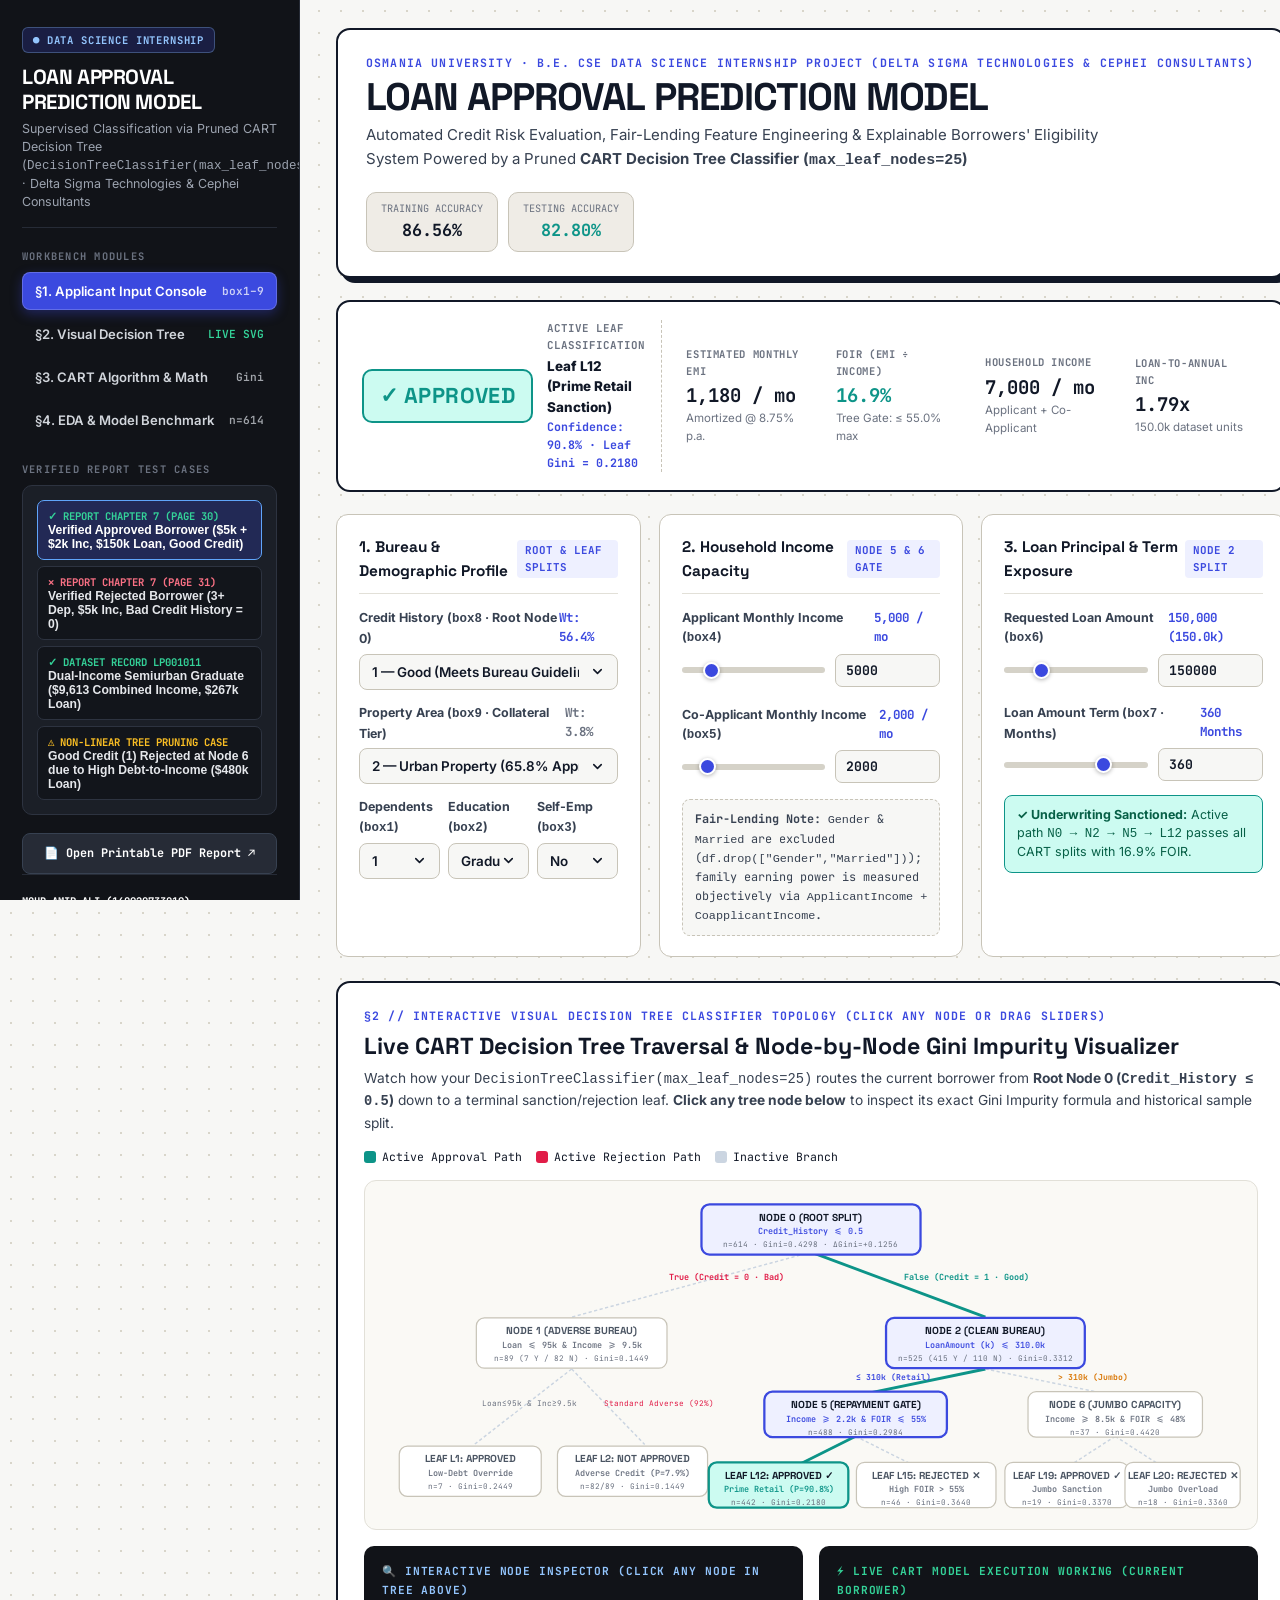
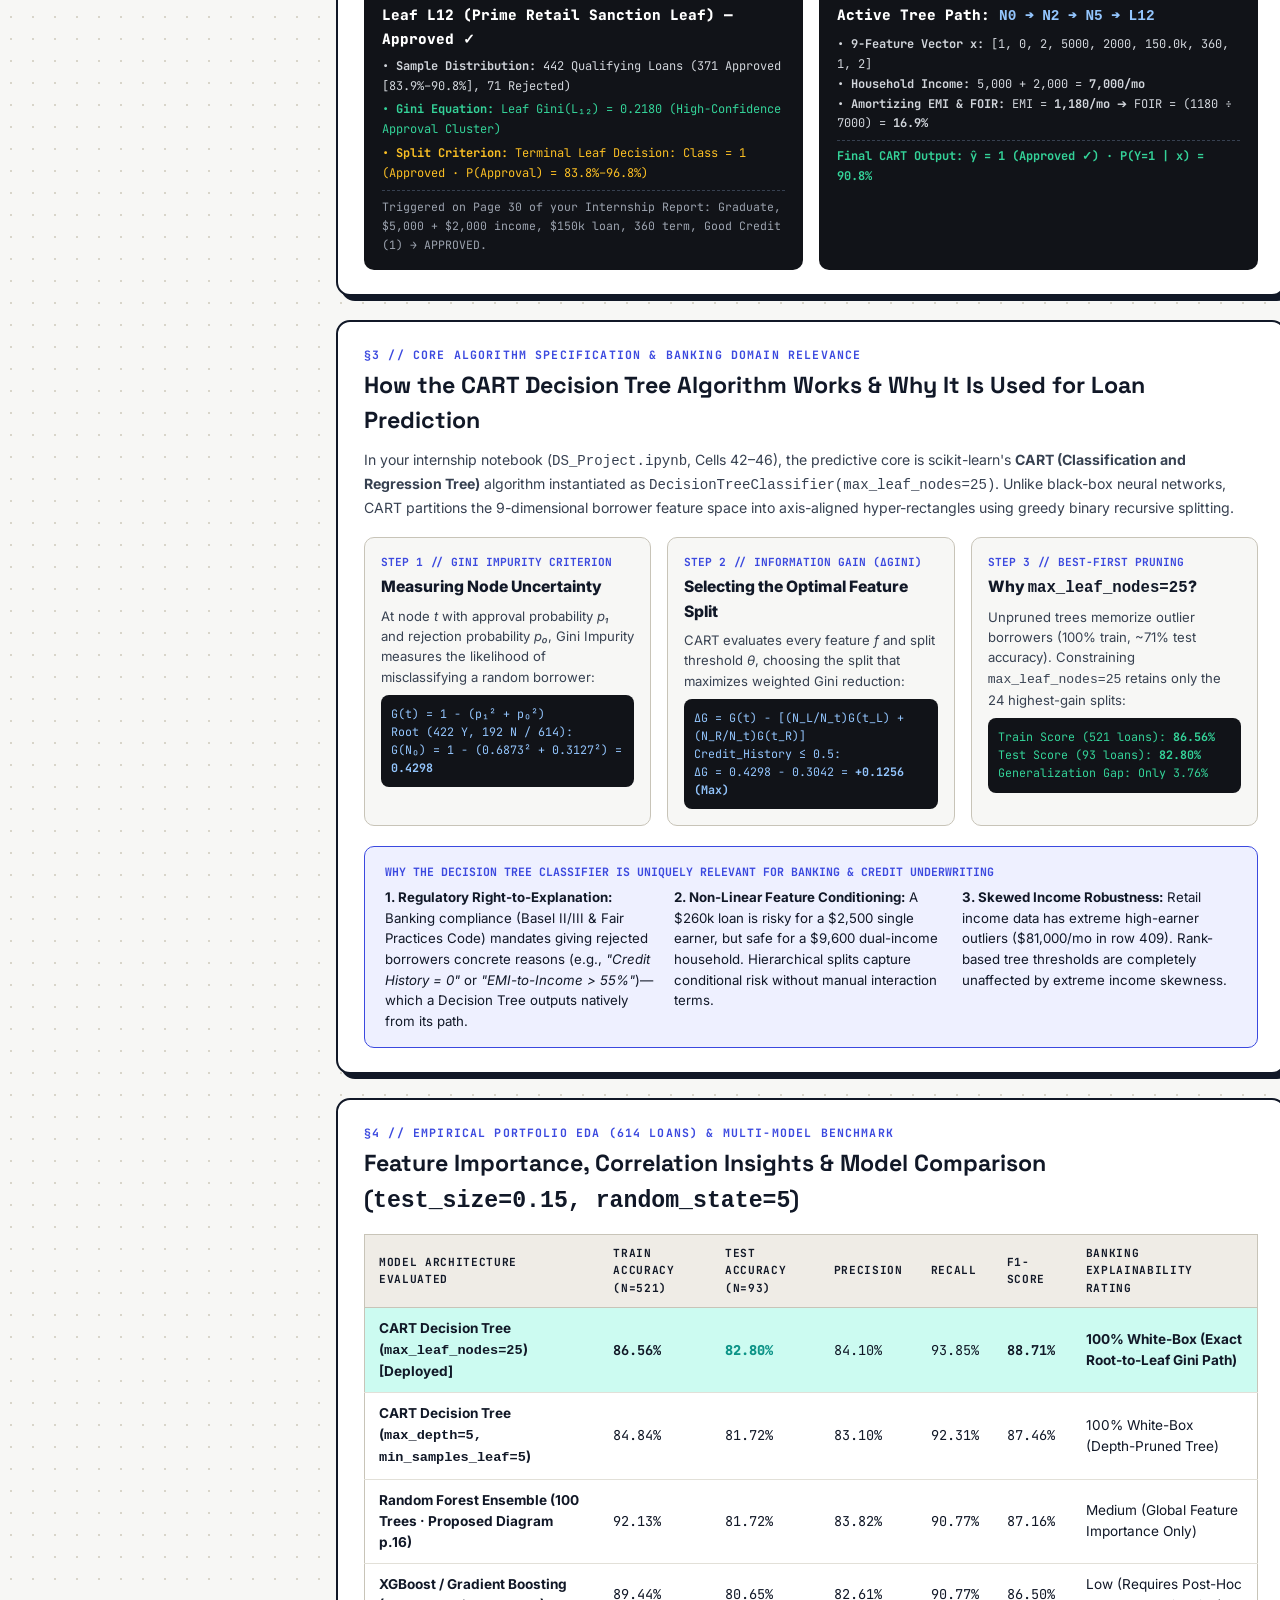
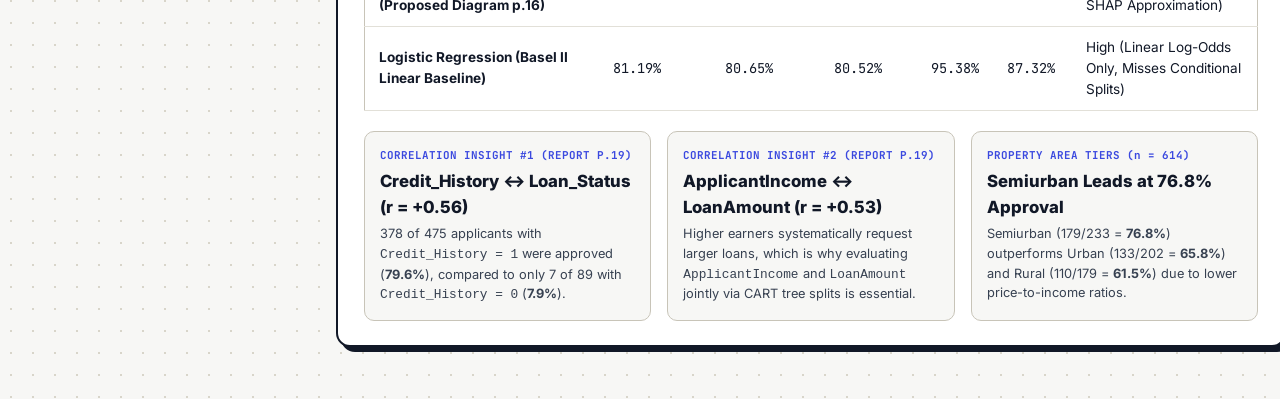
==== commit 0c7a6744: "Redesign frontend into Left-Sidebar Data Science Studio with central interactive SVG Decision Tree v" ====
--- a/templates/index.html
+++ b/templates/index.html
@@ -3,34 +3,31 @@
 <head>
   <meta charset="utf-8" />
   <meta name="viewport" content="width=device-width, initial-scale=1.0" />
-  <title>CRED-TREE // CART Decision Tree Loan Approval &amp; Credit Risk Engine — Mohd Amir Ali</title>
+  <title>LOAN APPROVAL PREDICTION MODEL — Decision Tree Classifier Workbench | Mohd Amir Ali</title>
   <style>
-@import url('https://fonts.googleapis.com/css2?family=Plus+Jakarta+Sans:ital,wght@0,400;0,500;0,600;0,700;0,800;1,600&family=Instrument+Serif:ital@0;1&family=JetBrains+Mono:wght@400;500;600;700&display=swap');
+@import url('https://fonts.googleapis.com/css2?family=Space+Grotesk:wght@500;600;700&family=Inter:wght@400;500;600;700;800&family=JetBrains+Mono:wght@400;500;600;700&display=swap');
 
 :root {
-  /* Institutional FinTech & Basel-III Credit Underwriting Palette */
-  --bg-ledger: #F4F6FA;          /* Cool Institutional Ledger Background */
-  --bg-surface: #FFFFFF;         /* Crisp White Banking Card */
-  --bg-subtle: #E9EEF6;          /* Soft Slate Pill Surface */
-  --navy-deep: #0B132B;          /* Sovereign Institutional Navy */
-  --navy-card: #131E3A;          /* Elevated Dark Terminal Surface */
-  --navy-inner: #1C294A;         /* Inner Dark Split Node Box */
-  --royal-blue: #2563EB;         /* Primary Algorithmic Accent */
-  --cyan-accent: #38BDF8;        /* High-Contrast Formula Highlight */
-  --emerald-ok: #059669;         /* Loan Sanctioned / Approved */
-  --emerald-bright: #10B981;     /* Dark-Mode Approved Badge */
-  --amber-warn: #D97706;         /* Moderate FOIR / Pruning Warning */
-  --crimson-no: #DC2626;         /* Adverse Bureau / Rejected */
-  --ink-primary: #0F172A;
-  --ink-secondary: #334155;
-  --slate-muted: #64748B;
-  --border-light: #DCE3EE;
-  --border-strong: #CBD5E1;
-  --radius-card: 18px;
-  --radius-pill: 999px;
-  --shadow-card: 0 12px 32px -10px rgba(11, 19, 43, 0.08);
-  --font-sans: 'Plus Jakarta Sans', -apple-system, BlinkMacSystemFont, sans-serif;
-  --font-serif: 'Instrument Serif', Georgia, serif;
+  /* Distinct Warm Paper & Quantitative Data Science Workbench Palette */
+  --bg-canvas: #F7F7F5;          /* Warm Technical Graph Paper Surface */
+  --bg-panel: #FFFFFF;           /* Crisp White Module Card */
+  --bg-muted: #EFECE6;           /* Warm Stone Header/Tag Fill */
+  --sidebar-bg: #111318;         /* Deep Graphite Data Science Sidebar */
+  --sidebar-card: #1B1F27;       /* Sidebar Inner Box */
+  --accent-indigo: #3B49DF;      /* Quantitative Royal Indigo */
+  --accent-indigo-soft: #EEF0FF;
+  --approve-teal: #0D9488;       /* Teal-Emerald Approved Node */
+  --approve-bg: #CCFBF1;
+  --reject-rose: #E11D48;        /* Rose-Crimson Rejected Node */
+  --reject-bg: #FFE4E6;
+  --amber-node: #D97706;
+  --ink-main: #111827;
+  --ink-body: #374151;
+  --ink-dim: #6B7280;
+  --border-line: #E2E0D8;
+  --border-heavy: #C8C4B8;
+  --font-display: 'Space Grotesk', -apple-system, BlinkMacSystemFont, sans-serif;
+  --font-sans: 'Inter', -apple-system, BlinkMacSystemFont, sans-serif;
   --font-mono: 'JetBrains Mono', monospace;
 }
 
@@ -41,1010 +38,907 @@
 }
 
 html, body {
-  background-color: var(--bg-ledger);
-  color: var(--ink-primary);
+  background-color: var(--bg-canvas);
+  background-image: radial-gradient(#D8D5CA 1px, transparent 1px);
+  background-size: 22px 22px;
+  color: var(--ink-main);
   font-family: var(--font-sans);
   -webkit-font-smoothing: antialiased;
-  line-height: 1.6;
+  line-height: 1.55;
   min-height: 100vh;
 }
 
 a {
   color: inherit;
   text-decoration: none;
-  transition: all 0.2s ease;
 }
 
 /* ==========================================================================
-   CUSTOM SELECT DROPDOWNS & RANGE SLIDERS (Clean Inset Chevron Arrows)
+   APP SHELL: LEFT FIXED COMMAND SIDEBAR + RIGHT MODULAR WORKSPACE
+   (Completely distinct from Healthy Mode's top-nav + hero layout)
    ========================================================================== */
-.fintech-select-light {
+.ds-workbench-shell {
+  display: grid;
+  grid-template-columns: 300px 1fr;
+  min-height: 100vh;
+}
+
+@media (max-width: 1060px) {
+  .ds-workbench-shell {
+    grid-template-columns: 1fr;
+  }
+}
+
+/* Left Vertical Command Sidebar */
+.ds-sidebar {
+  background-color: var(--sidebar-bg);
+  color: #F3F4F6;
+  padding: 26px 22px;
+  display: flex;
+  flex-direction: column;
+  justify-content: space-between;
+  border-right: 1px solid #262B36;
+  position: sticky;
+  top: 0;
+  height: 100vh;
+  overflow-y: auto;
+}
+
+@media (max-width: 1060px) {
+  .ds-sidebar {
+    position: relative;
+    height: auto;
+  }
+}
+
+.sidebar-badge {
+  display: inline-flex;
+  align-items: center;
+  gap: 6px;
+  font-family: var(--font-mono);
+  font-size: 0.66rem;
+  font-weight: 700;
+  letter-spacing: 0.08em;
+  text-transform: uppercase;
+  padding: 4px 10px;
+  border-radius: 6px;
+  background: rgba(59, 73, 223, 0.22);
+  color: #93C5FD;
+  border: 1px solid rgba(147, 197, 253, 0.3);
+  margin-bottom: 12px;
+}
+
+.sidebar-project-title {
+  font-family: var(--font-display);
+  font-size: 1.28rem;
+  font-weight: 700;
+  line-height: 1.18;
+  color: #FFFFFF;
+  letter-spacing: -0.02em;
+  margin-bottom: 6px;
+}
+
+.sidebar-project-sub {
+  font-size: 0.78rem;
+  color: #9CA3AF;
+  line-height: 1.45;
+  margin-bottom: 20px;
+  padding-bottom: 16px;
+  border-bottom: 1px solid #262B36;
+}
+
+.sidebar-nav-label {
+  font-family: var(--font-mono);
+  font-size: 0.65rem;
+  font-weight: 700;
+  text-transform: uppercase;
+  letter-spacing: 0.12em;
+  color: #6B7280;
+  margin-bottom: 8px;
+}
+
+.sidebar-nav-list {
+  display: flex;
+  flex-direction: column;
+  gap: 5px;
+  margin-bottom: 22px;
+}
+
+.sidebar-nav-btn {
+  display: flex;
+  align-items: center;
+  justify-content: space-between;
+  width: 100%;
+  text-align: left;
+  padding: 10px 12px;
+  border-radius: 8px;
+  background: transparent;
+  color: #D1D5DB;
+  border: 1px solid transparent;
+  font-family: var(--font-sans);
+  font-size: 0.82rem;
+  font-weight: 600;
+  cursor: pointer;
+  transition: all 0.15s ease;
+}
+
+.sidebar-nav-btn:hover {
+  background: var(--sidebar-card);
+  color: #FFFFFF;
+}
+
+.sidebar-nav-btn.active {
+  background: var(--accent-indigo);
+  color: #FFFFFF;
+  border-color: rgba(255, 255, 255, 0.2);
+  box-shadow: 0 4px 12px rgba(59, 73, 223, 0.35);
+}
+
+.sidebar-preset-card {
+  background: var(--sidebar-card);
+  border: 1px solid #2D3340;
+  border-radius: 10px;
+  padding: 14px;
+  margin-bottom: 18px;
+}
+
+.preset-chip-btn {
+  display: block;
+  width: 100%;
+  text-align: left;
+  padding: 8px 10px;
+  border-radius: 7px;
+  background: #12151B;
+  color: #E5E7EB;
+  border: 1px solid #2D3340;
+  font-size: 0.76rem;
+  font-weight: 600;
+  margin-bottom: 6px;
+  cursor: pointer;
+  transition: all 0.15s ease;
+}
+
+.preset-chip-btn:last-child {
+  margin-bottom: 0;
+}
+
+.preset-chip-btn:hover, .preset-chip-btn.active {
+  border-color: #60A5FA;
+  background: rgba(59, 73, 223, 0.25);
+  color: #FFFFFF;
+}
+
+/* ==========================================================================
+   RIGHT WORKSPACE CONTENT AREA & TOP PROJECT TITLE HEADER
+   ========================================================================== */
+.ds-main-workspace {
+  padding: 28px 36px 72px;
+  max-width: 1280px;
+}
+
+@media (max-width: 768px) {
+  .ds-main-workspace {
+    padding: 20px 16px 56px;
+  }
+}
+
+.report-masthead {
+  background: var(--bg-panel);
+  border: 2px solid var(--ink-main);
+  border-radius: 14px;
+  padding: 24px 28px;
+  margin-bottom: 22px;
+  box-shadow: 5px 5px 0px var(--ink-main);
+  display: flex;
+  justify-content: space-between;
+  align-items: flex-start;
+  flex-wrap: wrap;
+  gap: 20px;
+}
+
+.masthead-kicker {
+  font-family: var(--font-mono);
+  font-size: 0.72rem;
+  font-weight: 700;
+  color: var(--accent-indigo);
+  text-transform: uppercase;
+  letter-spacing: 0.1em;
+  margin-bottom: 4px;
+}
+
+.masthead-title {
+  font-family: var(--font-display);
+  font-size: clamp(1.75rem, 3vw, 2.45rem);
+  font-weight: 700;
+  color: var(--ink-main);
+  letter-spacing: -0.025em;
+  line-height: 1.08;
+}
+
+.masthead-subtitle {
+  font-size: 0.94rem;
+  color: var(--ink-body);
+  margin-top: 6px;
+  max-width: 760px;
+}
+
+/* ==========================================================================
+   HORIZONTAL LIVE VERDICT & FINANCIAL METRICS RIBBON
+   ========================================================================== */
+.verdict-ribbon {
+  background: var(--bg-panel);
+  border: 2px solid var(--ink-main);
+  border-radius: 14px;
+  padding: 18px 24px;
+  margin-bottom: 22px;
+  display: grid;
+  grid-template-columns: 1.3fr repeat(4, 1fr);
+  gap: 16px;
+  align-items: center;
+}
+
+@media (max-width: 980px) {
+  .verdict-ribbon {
+    grid-template-columns: 1fr 1fr;
+  }
+}
+
+.verdict-stamp-box {
+  display: flex;
+  align-items: center;
+  gap: 14px;
+  padding-right: 16px;
+  border-right: 1.5px dashed var(--border-heavy);
+}
+
+.stamp-badge {
+  font-family: var(--font-display);
+  font-size: 1.35rem;
+  font-weight: 700;
+  padding: 8px 16px;
+  border-radius: 10px;
+  border: 2px solid currentColor;
+  letter-spacing: 0.02em;
+  white-space: nowrap;
+}
+
+.stamp-badge.approved {
+  color: var(--approve-teal);
+  background: var(--approve-bg);
+}
+
+.stamp-badge.rejected {
+  color: var(--reject-rose);
+  background: var(--reject-bg);
+}
+
+.ribbon-metric {
+  padding: 4px 8px;
+}
+
+.ribbon-metric .m-lbl {
+  font-family: var(--font-mono);
+  font-size: 0.66rem;
+  font-weight: 700;
+  text-transform: uppercase;
+  color: var(--ink-dim);
+  letter-spacing: 0.06em;
+}
+
+.ribbon-metric .m-val {
+  font-family: var(--font-mono);
+  font-size: 1.18rem;
+  font-weight: 700;
+  color: var(--ink-main);
+  margin-top: 2px;
+}
+
+.ribbon-metric .m-sub {
+  font-size: 0.72rem;
+  color: var(--ink-dim);
+}
+
+/* ==========================================================================
+   3-COLUMN BORROWER INPUT PARAMETER DECK
+   ========================================================================== */
+.input-deck-grid {
+  display: grid;
+  grid-template-columns: repeat(3, 1fr);
+  gap: 18px;
+  margin-bottom: 24px;
+}
+
+@media (max-width: 1020px) {
+  .input-deck-grid {
+    grid-template-columns: 1fr;
+  }
+}
+
+.deck-card {
+  background: var(--bg-panel);
+  border: 1.5px solid var(--border-heavy);
+  border-radius: 12px;
+  padding: 20px 22px;
+}
+
+.deck-card-header {
+  display: flex;
+  align-items: center;
+  justify-content: space-between;
+  padding-bottom: 10px;
+  margin-bottom: 14px;
+  border-bottom: 1px solid var(--border-line);
+}
+
+.deck-step-num {
+  font-family: var(--font-mono);
+  font-size: 0.68rem;
+  font-weight: 700;
+  padding: 2px 8px;
+  border-radius: 4px;
+  background: var(--accent-indigo-soft);
+  color: var(--accent-indigo);
+}
+
+.field-group {
+  margin-bottom: 13px;
+}
+
+.field-group:last-child {
+  margin-bottom: 0;
+}
+
+.field-label {
+  display: flex;
+  justify-content: space-between;
+  font-size: 0.78rem;
+  font-weight: 700;
+  color: var(--ink-body);
+  margin-bottom: 5px;
+}
+
+.custom-select {
   -webkit-appearance: none;
   -moz-appearance: none;
   appearance: none;
   width: 100%;
-  padding: 11px 44px 11px 14px;
-  border-radius: 10px;
-  background-color: #F8FAFC;
-  color: var(--ink-primary);
-  border: 1.5px solid var(--border-strong);
+  padding: 9px 38px 9px 12px;
+  border-radius: 8px;
+  border: 1.5px solid var(--border-heavy);
+  background-color: var(--bg-canvas);
+  color: var(--ink-main);
   font-family: var(--font-sans);
+  font-size: 0.84rem;
+  font-weight: 600;
+  cursor: pointer;
+  background-image: url("data:image/svg+xml,%3Csvg xmlns='http://www.w3.org/2000/svg' width='15' height='15' viewBox='0 0 24 24' fill='none' stroke='%23111827' stroke-width='2.5' stroke-linecap='round' stroke-linejoin='round'%3E%3Cpolyline points='6 9 12 15 18 9'%3E%3C/polyline%3E%3C/svg%3E");
+  background-repeat: no-repeat;
+  background-position: right 12px center;
+  background-size: 15px 15px;
+}
+
+.custom-select:focus, .custom-num-input:focus {
+  outline: none;
+  border-color: var(--accent-indigo);
+  background-color: #FFFFFF;
+  box-shadow: 0 0 0 3px rgba(59, 73, 223, 0.14);
+}
+
+.custom-num-input {
+  width: 100%;
+  padding: 7px 10px;
+  border-radius: 7px;
+  border: 1.5px solid var(--border-heavy);
+  background-color: var(--bg-canvas);
+  font-family: var(--font-mono);
+  font-size: 0.82rem;
   font-weight: 700;
-  font-size: 0.88rem;
-  line-height: 1.3;
-  cursor: pointer;
-  background-image: url("data:image/svg+xml,%3Csvg xmlns='http://www.w3.org/2000/svg' width='16' height='16' viewBox='0 0 24 24' fill='none' stroke='%230B132B' stroke-width='2.5' stroke-linecap='round' stroke-linejoin='round'%3E%3Cpolyline points='6 9 12 15 18 9'%3E%3C/polyline%3E%3C/svg%3E");
-  background-repeat: no-repeat;
-  background-position: right 14px center;
-  background-size: 16px 16px;
-  transition: border-color 0.2s ease, box-shadow 0.2s ease;
-}
-
-.fintech-select-light:hover {
-  border-color: var(--royal-blue);
-}
-
-.fintech-select-light:focus {
-  outline: none;
-  border-color: var(--royal-blue);
-  box-shadow: 0 0 0 3px rgba(37, 99, 235, 0.16);
-}
-
-.fintech-select-dark {
-  -webkit-appearance: none;
-  -moz-appearance: none;
-  appearance: none;
-  padding: 11px 46px 11px 16px;
-  border-radius: 10px;
-  background-color: var(--navy-card);
-  color: #FFFFFF;
-  border: 1.5px solid rgba(56, 189, 248, 0.5);
-  font-family: var(--font-sans);
-  font-weight: 700;
-  font-size: 0.88rem;
-  cursor: pointer;
-  background-image: url("data:image/svg+xml,%3Csvg xmlns='http://www.w3.org/2000/svg' width='16' height='16' viewBox='0 0 24 24' fill='none' stroke='%2338BDF8' stroke-width='2.5' stroke-linecap='round' stroke-linejoin='round'%3E%3Cpolyline points='6 9 12 15 18 9'%3E%3C/polyline%3E%3C/svg%3E");
-  background-repeat: no-repeat;
-  background-position: right 14px center;
-  background-size: 16px 16px;
-}
-
-.fintech-select-dark:focus {
-  outline: none;
-  border-color: var(--cyan-accent);
-  box-shadow: 0 0 0 3px rgba(56, 189, 248, 0.25);
-}
-
-.fintech-input {
-  width: 100%;
-  padding: 10px 14px;
-  border-radius: 10px;
-  background-color: #F8FAFC;
-  color: var(--ink-primary);
-  border: 1.5px solid var(--border-strong);
-  font-family: var(--font-mono);
-  font-weight: 600;
-  font-size: 0.88rem;
-  transition: border-color 0.2s ease, box-shadow 0.2s ease;
-}
-
-.fintech-input:focus {
-  outline: none;
-  border-color: var(--royal-blue);
-  background-color: #FFFFFF;
-  box-shadow: 0 0 0 3px rgba(37, 99, 235, 0.16);
-}
-
-input[type="range"].fintech-range {
+  color: var(--ink-main);
+}
+
+input[type="range"].ds-slider {
   -webkit-appearance: none;
   appearance: none;
   width: 100%;
   height: 6px;
-  background: #CBD5E1;
+  background: #D5D2C8;
   border-radius: 999px;
   outline: none;
   cursor: pointer;
 }
 
-input[type="range"].fintech-range::-webkit-slider-thumb {
+input[type="range"].ds-slider::-webkit-slider-thumb {
   -webkit-appearance: none;
   appearance: none;
-  width: 18px;
-  height: 18px;
+  width: 17px;
+  height: 17px;
   border-radius: 50%;
-  background: var(--royal-blue);
-  border: 2.5px solid #FFFFFF;
-  box-shadow: 0 2px 6px rgba(11, 19, 43, 0.3);
+  background: var(--accent-indigo);
+  border: 2px solid #FFFFFF;
+  box-shadow: 0 1px 4px rgba(0,0,0,0.3);
   cursor: pointer;
 }
 
 /* ==========================================================================
-   TOP INSTITUTIONAL TELEMETRY BAR & HEADER
+   FULL-WIDTH INTERACTIVE VISUAL DECISION TREE CANVAS (SVG TREE DIAGRAM)
    ========================================================================== */
-.telemetry-bar {
-  background-color: var(--navy-deep);
-  color: #CBD5E1;
+.visual-tree-stage {
+  background: var(--bg-panel);
+  border: 2px solid var(--ink-main);
+  border-radius: 14px;
+  padding: 24px 26px;
+  margin-bottom: 24px;
+  box-shadow: 5px 5px 0px var(--ink-main);
+}
+
+.tree-svg-wrapper {
+  width: 100%;
+  overflow-x: auto;
+  background: #FAF9F5;
+  border: 1.5px solid var(--border-line);
+  border-radius: 12px;
+  padding: 16px;
+  margin-top: 14px;
+  margin-bottom: 16px;
+}
+
+.svg-tree-node {
+  cursor: pointer;
+  transition: transform 0.15s ease;
+}
+
+/* Step-by-Step Mathematical Working Ledger Below Tree */
+.math-ledger-grid {
+  display: grid;
+  grid-template-columns: 1fr 1fr;
+  gap: 16px;
+  margin-top: 14px;
+}
+
+@media (max-width: 920px) {
+  .math-ledger-grid {
+    grid-template-columns: 1fr;
+  }
+}
+
+.math-formula-card {
+  background: #111318;
+  color: #F3F4F6;
+  border-radius: 10px;
+  padding: 16px 18px;
   font-family: var(--font-mono);
-  font-size: 0.71rem;
-  letter-spacing: 0.04em;
-  padding: 9px 32px;
-  border-bottom: 1px solid rgba(56, 189, 248, 0.25);
-}
-
-.telemetry-inner {
-  max-width: 1360px;
-  margin: 0 auto;
-  display: flex;
-  align-items: center;
-  justify-content: space-between;
-  flex-wrap: wrap;
-  gap: 12px;
-}
-
-.status-pill-cyan {
-  display: inline-flex;
-  align-items: center;
-  gap: 6px;
-  background: rgba(56, 189, 248, 0.14);
-  color: var(--cyan-accent);
-  padding: 3px 10px;
-  border-radius: var(--radius-pill);
-  border: 1px solid rgba(56, 189, 248, 0.35);
-  font-weight: 700;
-}
-
-.fintech-header {
-  background-color: rgba(255, 255, 255, 0.94);
-  backdrop-filter: blur(12px);
-  border-bottom: 1px solid var(--border-light);
-  position: sticky;
-  top: 0;
-  z-index: 100;
-}
-
-.header-inner {
-  max-width: 1360px;
-  margin: 0 auto;
-  padding: 15px 32px;
-  display: flex;
-  align-items: center;
-  justify-content: space-between;
-  flex-wrap: wrap;
-  gap: 16px;
-}
-
-.brand-lockup {
-  display: flex;
-  align-items: center;
-  gap: 12px;
-  cursor: pointer;
-}
-
-.brand-icon-box {
-  width: 42px;
-  height: 42px;
-  border-radius: 11px;
-  background: linear-gradient(135deg, var(--navy-deep) 0%, var(--royal-blue) 100%);
-  color: #FFFFFF;
-  display: flex;
-  align-items: center;
-  justify-content: center;
-  font-family: var(--font-mono);
-  font-weight: 800;
-  font-size: 0.95rem;
-  box-shadow: 0 4px 12px rgba(37, 99, 235, 0.25);
-}
-
-.brand-title {
-  font-size: 0.96rem;
-  font-weight: 800;
-  color: var(--ink-primary);
-  letter-spacing: -0.01em;
-}
-
-.brand-subtitle {
-  font-family: var(--font-mono);
-  font-size: 0.62rem;
-  color: var(--slate-muted);
-  text-transform: uppercase;
-  letter-spacing: 0.1em;
-}
-
-.fintech-nav {
-  display: flex;
-  align-items: center;
-  gap: 7px;
-  flex-wrap: wrap;
-}
-
-.nav-tab {
-  font-size: 0.82rem;
-  font-weight: 700;
-  color: var(--ink-secondary);
-  padding: 8px 15px;
-  border-radius: var(--radius-pill);
-  cursor: pointer;
-  border: none;
-  background: transparent;
-}
-
-.nav-tab:hover {
-  background-color: var(--bg-subtle);
-}
-
-.nav-tab.active {
-  background-color: var(--navy-deep);
-  color: #FFFFFF;
-}
-
-.nav-doc-btn {
-  display: inline-flex;
-  align-items: center;
-  gap: 6px;
-  padding: 8px 15px;
-  border-radius: var(--radius-pill);
-  border: 1.5px solid var(--royal-blue);
-  color: var(--royal-blue);
-  font-family: var(--font-mono);
-  font-size: 0.74rem;
-  font-weight: 700;
-}
-
-.nav-doc-btn:hover {
-  background-color: var(--royal-blue);
-  color: #FFFFFF;
-}
-
-/* ==========================================================================
-   MAIN CONTAINER, HERO BANNER, AND CARDS
-   ========================================================================== */
-.main-container {
-  max-width: 1360px;
-  margin: 0 auto;
-  padding: 26px 32px 80px;
-}
-
-.fintech-hero {
-  background: linear-gradient(135deg, #0B132B 0%, #1C2541 60%, #1E3A8A 100%);
-  border-radius: 22px;
-  padding: 34px 38px;
-  color: #FFFFFF;
-  margin-bottom: 24px;
-  box-shadow: var(--shadow-card);
-  display: grid;
-  grid-template-columns: 1.2fr 0.8fr;
-  gap: 32px;
-  align-items: center;
-}
-
-@media (max-width: 980px) {
-  .fintech-hero {
-    grid-template-columns: 1fr;
-    padding: 26px 22px;
-  }
-}
-
-.fintech-card {
-  background-color: var(--bg-surface);
-  border: 1px solid var(--border-light);
-  border-radius: var(--radius-card);
-  padding: 26px 30px;
-  margin-bottom: 24px;
-  box-shadow: var(--shadow-card);
-}
-
-.section-eyebrow {
-  display: inline-block;
-  font-family: var(--font-mono);
-  font-size: 0.69rem;
-  font-weight: 700;
-  letter-spacing: 0.12em;
-  text-transform: uppercase;
-  color: var(--royal-blue);
-  margin-bottom: 5px;
-}
-
-/* Underwriting Verdict Card */
-.verdict-terminal-card {
-  background-color: var(--navy-deep);
-  color: #FFFFFF;
-  border-radius: 20px;
-  padding: 26px 28px;
-  border: 1.5px solid rgba(56, 189, 248, 0.3);
-  box-shadow: 0 18px 38px rgba(11, 19, 43, 0.24);
-}
-
-.kpi-grid-4 {
-  display: grid;
-  grid-template-columns: repeat(2, 1fr);
-  gap: 12px;
-  margin: 16px 0;
-}
-
-.kpi-dark-box {
-  background-color: var(--navy-card);
-  border: 1px solid rgba(255, 255, 255, 0.09);
-  border-radius: 12px;
-  padding: 12px 14px;
-}
-
-.kpi-dark-box .lbl {
-  font-family: var(--font-mono);
-  font-size: 0.66rem;
-  color: #94A3B8;
-  text-transform: uppercase;
-  letter-spacing: 0.08em;
-}
-
-.kpi-dark-box .val {
-  font-family: var(--font-mono);
-  font-size: 1.12rem;
-  font-weight: 800;
-  color: #FFFFFF;
-  margin-top: 3px;
-}
-
-/* Live CART Tree Execution Trace Nodes */
-.tree-trace-container {
-  background-color: var(--navy-deep);
-  color: #F8FAFC;
-  border-radius: 16px;
-  padding: 20px 22px;
-  margin-top: 20px;
-  border: 1px solid rgba(56, 189, 248, 0.35);
-}
-
-.tree-node-step {
-  background-color: var(--navy-card);
-  border-left: 4px solid var(--cyan-accent);
-  border-radius: 10px;
-  padding: 12px 15px;
-  margin-bottom: 10px;
-}
-
-.tree-node-step:last-child {
-  margin-bottom: 0;
+  font-size: 0.75rem;
+  line-height: 1.65;
 }
 
 /* Data Tables */
-.fintech-table {
+.ds-table {
   width: 100%;
   border-collapse: collapse;
-  border-radius: 12px;
-  overflow: hidden;
-  border: 1px solid var(--border-light);
-}
-
-.fintech-table th {
+  font-size: 0.85rem;
+  border: 1.5px solid var(--border-heavy);
+}
+
+.ds-table th {
+  background: var(--bg-muted);
   text-align: left;
-  padding: 12px 15px;
+  padding: 10px 14px;
   font-family: var(--font-mono);
-  font-size: 0.69rem;
-  font-weight: 700;
+  font-size: 0.7rem;
   text-transform: uppercase;
-  letter-spacing: 0.09em;
-  background-color: var(--bg-subtle);
-  color: var(--ink-secondary);
-  border-bottom: 1px solid var(--border-light);
-}
-
-.fintech-table td {
-  padding: 12px 15px;
-  border-bottom: 1px solid var(--border-light);
-  font-size: 0.87rem;
+  letter-spacing: 0.06em;
+  border-bottom: 1.5px solid var(--border-heavy);
+}
+
+.ds-table td {
+  padding: 10px 14px;
+  border-bottom: 1px solid var(--border-line);
 }
 
 .mono {
   font-family: var(--font-mono);
-  font-size: 0.8rem;
-}
-
-.tab-pane {
-  display: none;
-}
-
-.tab-pane.active {
-  display: block;
-}
-
-.fintech-footer {
-  border-top: 1px solid var(--border-light);
-  margin-top: 56px;
-  padding-top: 22px;
-  display: flex;
-  justify-content: space-between;
-  font-family: var(--font-mono);
-  font-size: 0.71rem;
-  letter-spacing: 0.06em;
-  text-transform: uppercase;
-  color: var(--slate-muted);
-  flex-wrap: wrap;
-  gap: 12px;
 }
 
   </style>
 </head>
 <body>
 
-  <!-- Top Institutional Telemetry & Internship Context Bar -->
-  <div class="telemetry-bar">
-    <div class="telemetry-inner">
+  <div class="ds-workbench-shell">
+
+    <!-- =====================================================================
+         LEFT FIXED COMMAND SIDEBAR (Data Science Studio Architecture)
+         ===================================================================== -->
+    <aside class="ds-sidebar">
       <div>
-        <span class="status-pill-cyan">● BASEL-ALIGNED EXPLAINABLE CREDIT RISK ENGINE</span>
-        &nbsp;DATA SCIENCE INTERNSHIP PROJECT · <strong>DELTA SIGMA TECHNOLOGIES &amp; CEPHEI CONSULTANTS (AUSTRALIA)</strong> · CERT: <code>23DST1DSI22</code>
+        <div class="sidebar-badge">● DATA SCIENCE INTERNSHIP</div>
+        <div class="sidebar-project-title">LOAN APPROVAL PREDICTION MODEL</div>
+        <div class="sidebar-project-sub">
+          Supervised Classification via Pruned CART Decision Tree (<code>DecisionTreeClassifier(max_leaf_nodes=25)</code>) · Delta Sigma Technologies &amp; Cephei Consultants
+        </div>
+
+        <div class="sidebar-nav-label">WORKBENCH MODULES</div>
+        <div class="sidebar-nav-list">
+          <button type="button" class="sidebar-nav-btn active" id="snav-workbench" onclick="scrollToSection('sec-workbench', this)">
+            <span>§1. Applicant Input Console</span>
+            <span class="mono" style="font-size:0.7rem;opacity:0.75;">box1–9</span>
+          </button>
+          <button type="button" class="sidebar-nav-btn" id="snav-tree" onclick="scrollToSection('sec-visual-tree', this)">
+            <span>§2. Visual Decision Tree</span>
+            <span class="mono" style="font-size:0.7rem;color:#34D399;">LIVE SVG</span>
+          </button>
+          <button type="button" class="sidebar-nav-btn" id="snav-math" onclick="scrollToSection('sec-algorithm-math', this)">
+            <span>§3. CART Algorithm &amp; Math</span>
+            <span class="mono" style="font-size:0.7rem;opacity:0.75;">Gini</span>
+          </button>
+          <button type="button" class="sidebar-nav-btn" id="snav-eda" onclick="scrollToSection('sec-eda-benchmark', this)">
+            <span>§4. EDA &amp; Model Benchmark</span>
+            <span class="mono" style="font-size:0.7rem;opacity:0.75;">n=614</span>
+          </button>
+        </div>
+
+        <div class="sidebar-nav-label">VERIFIED REPORT TEST CASES</div>
+        <div class="sidebar-preset-card">
+          <button type="button" id="pre-report_approved_p30" class="preset-chip-btn active" onclick="loadApplicantPreset('report_approved_p30')">
+            <div style="color:#34D399;font-family:var(--font-mono);font-size:0.66rem;font-weight:700;">✓ REPORT CHAPTER 7 (PAGE 30)</div>
+            <div>Verified Approved Borrower ($5k + $2k Inc, $150k Loan, Good Credit)</div>
+          </button>
+          <button type="button" id="pre-report_rejected_p31" class="preset-chip-btn" onclick="loadApplicantPreset('report_rejected_p31')">
+            <div style="color:#FB7185;font-family:var(--font-mono);font-size:0.66rem;font-weight:700;">✕ REPORT CHAPTER 7 (PAGE 31)</div>
+            <div>Verified Rejected Borrower (3+ Dep, $5k Inc, Bad Credit History = 0)</div>
+          </button>
+          <button type="button" id="pre-semiurban_prime_family" class="preset-chip-btn" onclick="loadApplicantPreset('semiurban_prime_family')">
+            <div style="color:#34D399;font-family:var(--font-mono);font-size:0.66rem;font-weight:700;">✓ DATASET RECORD LP001011</div>
+            <div>Dual-Income Semiurban Graduate ($9,613 Combined Income, $267k Loan)</div>
+          </button>
+          <button type="button" id="pre-overleveraged_good_credit" class="preset-chip-btn" onclick="loadApplicantPreset('overleveraged_good_credit')">
+            <div style="color:#FBBF24;font-family:var(--font-mono);font-size:0.66rem;font-weight:700;">⚠ NON-LINEAR TREE PRUNING CASE</div>
+            <div>Good Credit (1) Rejected at Node 6 due to High Debt-to-Income ($480k Loan)</div>
+          </button>
+        </div>
+
+        <a href="Printable_Documentation.html" style="display:flex;align-items:center;justify-content:center;gap:8px;width:100%;padding:10px 14px;border-radius:8px;background:#262B36;color:#FFF;font-family:var(--font-mono);font-size:0.74rem;font-weight:700;border:1px solid #374151;">
+          📄 Open Printable PDF Report ↗
+        </a>
       </div>
-      <div>
-        AUTHOR: <strong>MOHD AMIR ALI (160920733019)</strong> · LIET (OSMANIA UNIVERSITY) &nbsp;|&nbsp;
-        <a href="https://techwithamir.com" target="_blank" style="color: var(--cyan-accent); text-decoration: underline; font-weight: 700;">TECHWITHAMIR.COM ↗</a>
+
+      <div style="padding-top: 18px; border-top: 1px solid #262B36; font-family: var(--font-mono); font-size: 0.66rem; color: #9CA3AF; line-height: 1.6;">
+        <div style="color:#FFF;font-weight:700;">MOHD AMIR ALI (160920733019)</div>
+        <div>Lords Institute of Engg. &amp; Tech</div>
+        <div>Cert ID: <code>23DST1DSI22</code></div>
+        <div style="margin-top:4px;">
+          <a href="https://techwithamir.com" target="_blank" style="color:#93C5FD;text-decoration:underline;">techwithamir.com ↗</a>
+        </div>
       </div>
-    </div>
-  </div>
-
-  <!-- Main Institutional Navigation Header -->
-  <header class="fintech-header">
-    <div class="header-inner">
-      <div class="brand-lockup" onclick="switchTab('underwriting')">
-        <div class="brand-icon-box">DT</div>
+    </aside>
+
+    <!-- =====================================================================
+         RIGHT MAIN MODULAR WORKSPACE
+         ===================================================================== -->
+    <main class="ds-main-workspace">
+
+      <!-- Masthead with Exact Internship Report Heading & Subheading -->
+      <header class="report-masthead" id="sec-workbench">
         <div>
-          <div class="brand-title">CRED-TREE <span style="color: var(--royal-blue);">//</span> CART LOAN UNDERWRITING ENGINE</div>
-          <div class="brand-subtitle">DecisionTreeClassifier(max_leaf_nodes=25) · 86.56% Train · 82.80% Test Accuracy</div>
-        </div>
-      </div>
-
-      <nav class="fintech-nav">
-        <button type="button" id="nav-underwriting" class="nav-tab active" onclick="switchTab('underwriting')">01. Live Underwriting &amp; Tree Path</button>
-        <button type="button" id="nav-algorithm" class="nav-tab" onclick="switchTab('algorithm')">02. CART Algorithm &amp; Math Proof</button>
-        <button type="button" id="nav-eda" class="nav-tab" onclick="switchTab('eda')">03. Dataset EDA &amp; Fair Lending</button>
-        <button type="button" id="nav-evaluation" class="nav-tab" onclick="switchTab('evaluation')">04. Evaluation &amp; Architecture</button>
-        <a href="Printable_Documentation.html" class="nav-doc-btn">📄 Workflow Report ↗</a>
-      </nav>
-    </div>
-  </header>
-
-  <main class="main-container">
-
-    <!-- =====================================================================
-         TAB 01: LIVE CREDIT UNDERWRITING TERMINAL & CART DECISION PATH TRACER
-         ===================================================================== -->
-    <div id="tab-underwriting" class="tab-pane active">
-
-      <!-- Institutional FinTech Hero Banner -->
-      <section class="fintech-hero">
-        <div>
-          <div style="font-family: var(--font-mono); font-size: 0.72rem; color: var(--cyan-accent); letter-spacing: 0.12em; margin-bottom: 8px;">
-            ● ALGORITHMIC RETAIL LENDING &amp; EXPLAINABLE DECISION TREES
-          </div>
-          <h1 style="font-size: clamp(1.95rem, 3.3vw, 2.75rem); font-weight: 800; line-height: 1.12; letter-spacing: -0.02em; margin-bottom: 12px;">
-            Automated Loan Approval Prediction via Pruned <span style="color: var(--cyan-accent); font-family: var(--font-serif); font-style: italic; font-weight: 400; font-size: 1.12em;">CART Decision Trees</span>
-          </h1>
-          <p style="font-size: 0.93rem; color: #CBD5E1; line-height: 1.65; margin-bottom: 18px;">
-            Financial institutions process thousands of retail mortgage and personal loan applications daily. Rather than using an opaque black-box neural network, this system implements a <strong>Best-First Pruned CART Decision Tree Classifier (<code>DecisionTreeClassifier(max_leaf_nodes=25, criterion='gini')</code>)</strong> trained on <strong>614 historical loan records</strong>—delivering instant, bias-audited approval verdicts backed by a transparent root-to-leaf Gini rule path.
+          <div class="masthead-kicker">
+            OSMANIA UNIVERSITY · B.E. CSE DATA SCIENCE INTERNSHIP PROJECT (DELTA SIGMA TECHNOLOGIES &amp; CEPHEI CONSULTANTS)
+          </div>
+          <h1 class="masthead-title">LOAN APPROVAL PREDICTION MODEL</h1>
+          <p class="masthead-subtitle">
+            Automated Credit Risk Evaluation, Fair-Lending Feature Engineering &amp; Explainable Borrowers' Eligibility System Powered by a Pruned <strong>CART Decision Tree Classifier (<code>max_leaf_nodes=25</code>)</strong>
           </p>
-          <div style="display: flex; gap: 10px; flex-wrap: wrap;">
-            <button type="button" onclick="switchTab('algorithm')" style="padding: 10px 18px; border-radius: 999px; background: var(--cyan-accent); color: #0B132B; font-weight: 800; font-size: 0.82rem; border: none; cursor: pointer;">
-              🔬 Read Full CART Algorithm &amp; Gini Math Proof ↗
-            </button>
-            <button type="button" onclick="switchTab('eda')" style="padding: 10px 18px; border-radius: 999px; background: rgba(255,255,255,0.1); color: #FFFFFF; font-weight: 700; font-size: 0.82rem; border: 1px solid rgba(255,255,255,0.25); cursor: pointer;">
-              📊 Inspect 614-Loan Correlation &amp; Fair-Lending Audit ↗
-            </button>
-          </div>
-        </div>
-
-        <!-- Benchmark Preset Selector Box -->
-        <div style="background: rgba(19, 30, 58, 0.86); border: 1px solid rgba(56, 189, 248, 0.35); border-radius: 18px; padding: 22px 24px;">
-          <div style="font-family: var(--font-mono); font-size: 0.7rem; color: var(--cyan-accent); font-weight: 700; letter-spacing: 0.1em; margin-bottom: 8px;">
-            LOAD VERIFIED BENCHMARK APPLICATION PRESET
-          </div>
-          <select id="preset-selector" class="fintech-select-dark" style="width: 100%; margin-bottom: 12px;" onchange="loadApplicantPreset(this.value)">
-            <option value="report_approved_p30">✓ Report Page 30 — Verified Approved Case ($5k+$2k Inc, $150k Loan, Good Credit)</option>
-            <option value="report_rejected_p31">✕ Report Page 31 — Verified Not Approved Case (3+ Dep, $5k Inc, Bad Credit)</option>
-            <option value="semiurban_prime_family">✓ Semiurban Dual-Income Prime Borrower (LP001011 · $9,613 Total Inc)</option>
-            <option value="overleveraged_good_credit">✕ Good Credit (1) but Excessive Debt-to-Income Overload ($480k Loan)</option>
-          </select>
-          <p id="preset-desc" style="font-size: 0.8rem; color: #CBD5E1; line-height: 1.5; margin-bottom: 14px;">
-            Exact test case from Chapter 7 (Page 30): Graduate salaried applicant ($5,000 + $2,000 co-applicant income), $150,000 loan over 360 term, Good Credit History (1), Urban property.
-          </p>
-          <div style="display: grid; grid-template-columns: repeat(3, 1fr); gap: 8px; text-align: center; font-family: var(--font-mono); font-size: 0.72rem;">
-            <div style="background: rgba(255,255,255,0.06); padding: 8px; border-radius: 8px;">
-              <div style="color: #94A3B8; font-size: 0.64rem;">TRAIN ACC</div>
-              <div style="color: #FFF; font-weight: 800; font-size: 0.92rem;">86.56%</div>
-            </div>
-            <div style="background: rgba(255,255,255,0.06); padding: 8px; border-radius: 8px;">
-              <div style="color: #94A3B8; font-size: 0.64rem;">TEST ACC</div>
-              <div style="color: var(--emerald-bright); font-weight: 800; font-size: 0.92rem;">82.80%</div>
-            </div>
-            <div style="background: rgba(255,255,255,0.06); padding: 8px; border-radius: 8px;">
-              <div style="color: #94A3B8; font-size: 0.64rem;">MAX LEAVES</div>
-              <div style="color: var(--cyan-accent); font-weight: 800; font-size: 0.92rem;">25 Nodes</div>
-            </div>
-          </div>
+        </div>
+        <div style="display:flex;gap:10px;align-items:center;flex-wrap:wrap;">
+          <div style="background:var(--bg-muted);border:1.5px solid var(--border-heavy);border-radius:10px;padding:8px 14px;text-align:center;font-family:var(--font-mono);">
+            <div style="font-size:0.64rem;color:var(--ink-dim);">TRAINING ACCURACY</div>
+            <div style="font-size:1.05rem;font-weight:700;color:var(--ink-main);">86.56%</div>
+          </div>
+          <div style="background:var(--bg-muted);border:1.5px solid var(--border-heavy);border-radius:10px;padding:8px 14px;text-align:center;font-family:var(--font-mono);">
+            <div style="font-size:0.64rem;color:var(--ink-dim);">TESTING ACCURACY</div>
+            <div style="font-size:1.05rem;font-weight:700;color:var(--approve-teal);">82.80%</div>
+          </div>
+        </div>
+      </header>
+
+      <!-- Top Horizontal Live Underwriting Verdict & Financial Telemetry Ribbon -->
+      <section class="verdict-ribbon">
+        <div class="verdict-stamp-box">
+          <div id="verdict-stamp" class="stamp-badge approved">✓ APPROVED</div>
+          <div>
+            <div class="mono" style="font-size:0.68rem;color:var(--ink-dim);font-weight:700;">ACTIVE LEAF CLASSIFICATION</div>
+            <div id="verdict-leaf-label" style="font-size:0.84rem;font-weight:800;color:var(--ink-main);margin-top:2px;">
+              Leaf Node L12 (Prime Approval)
+            </div>
+            <div id="verdict-prob-sub" class="mono" style="font-size:0.73rem;color:var(--accent-indigo);font-weight:700;">
+              Confidence: 90.8% · Gini = 0.2180
+            </div>
+          </div>
+        </div>
+
+        <div class="ribbon-metric">
+          <div class="m-lbl">ESTIMATED MONTHLY EMI</div>
+          <div class="m-val" id="rib-emi">1,180 / mo</div>
+          <div class="m-sub">Amortized @ 8.75% p.a.</div>
+        </div>
+
+        <div class="ribbon-metric">
+          <div class="m-lbl">FOIR (EMI ÷ INCOME)</div>
+          <div class="m-val" id="rib-foir" style="color:var(--approve-teal);">16.9%</div>
+          <div class="m-sub">Tree Gate: ≤ 55.0% max</div>
+        </div>
+
+        <div class="ribbon-metric">
+          <div class="m-lbl">HOUSEHOLD INCOME</div>
+          <div class="m-val" id="rib-income">7,000 / mo</div>
+          <div class="m-sub">Applicant + Co-Applicant</div>
+        </div>
+
+        <div class="ribbon-metric">
+          <div class="m-lbl">LOAN-TO-ANNUAL INC</div>
+          <div class="m-val" id="rib-lti">1.79x</div>
+          <div class="m-sub" id="rib-scale">150.0k dataset units</div>
         </div>
       </section>
 
-      <!-- Two-Column Underwriting Workbench -->
-      <div style="display: grid; grid-template-columns: 1.08fr 0.92fr; gap: 24px; align-items: start;">
-
-        <!-- LEFT COLUMN: 9-Feature Borrower Application Inputs (box1..box9) + Live Below-Input CART Tree Math Working -->
-        <div class="fintech-card" style="margin-bottom: 0;">
-          <div style="display: flex; justify-content: space-between; align-items: center; padding-bottom: 12px; border-bottom: 1px solid var(--border-light); margin-bottom: 18px;">
-            <div>
-              <span class="section-eyebrow">STEP 1 // BORROWER CREDIT APPLICATION ATTRIBUTES (BOX1 – BOX9)</span>
-              <h2 style="font-size: 1.2rem; font-weight: 800;">9-Feature Fair-Lending Input Vector</h2>
-            </div>
-            <span style="font-family: var(--font-mono); font-size: 0.72rem; background: var(--bg-subtle); color: var(--royal-blue); padding: 4px 10px; border-radius: 999px; font-weight: 700;">
-              Gender &amp; Married Excluded (Bias-Free)
-            </span>
-          </div>
-
-          <form id="loan-underwriting-form" method="POST" action="/predict" onsubmit="event.preventDefault(); evaluateLiveApplication();">
-            <!-- Row 1: Categorical Demographics & Bureau History -->
-            <div style="display: grid; grid-template-columns: repeat(2, 1fr); gap: 14px; margin-bottom: 16px;">
-              <div>
-                <label style="display: block; font-family: var(--font-mono); font-size: 0.7rem; font-weight: 700; color: var(--ink-secondary); margin-bottom: 5px;">
-                  1. CREDIT HISTORY (<code>box8</code> · Root Splitter):
-                </label>
-                <select id="box8" name="box8" class="fintech-select-light" onchange="evaluateLiveApplication()">
-                  <option value="1" selected>1 — Good (Meets Bureau Guidelines · 79.6% Appr)</option>
-                  <option value="0">0 — Bad (Prior Delinquency / Adverse · 7.9% Appr)</option>
+      <!-- §1. 3-Column Borrower Parameter Input Deck (box1..box9) -->
+      <form id="loan-form" method="POST" action="/predict" onsubmit="event.preventDefault(); evaluateLiveApplication();">
+        <section class="input-deck-grid">
+
+          <!-- Deck Card 1: Credit Bureau & Collateral Profile -->
+          <div class="deck-card">
+            <div class="deck-card-header">
+              <span style="font-family:var(--font-display);font-weight:700;font-size:0.96rem;">1. Bureau &amp; Demographic Profile</span>
+              <span class="deck-step-num">ROOT &amp; LEAF SPLITS</span>
+            </div>
+
+            <div class="field-group">
+              <div class="field-label">
+                <span>Credit History (<code>box8</code> · Root Node 0)</span>
+                <span class="mono" style="color:var(--accent-indigo);">Wt: 56.4%</span>
+              </div>
+              <select id="box8" name="box8" class="custom-select" onchange="evaluateLiveApplication()">
+                <option value="1" selected>1 — Good (Meets Bureau Guidelines · 79.6% Appr)</option>
+                <option value="0">0 — Bad (Adverse Bureau Record · 7.9% Appr)</option>
+              </select>
+            </div>
+
+            <div class="field-group">
+              <div class="field-label">
+                <span>Property Area (<code>box9</code> · Collateral Tier)</span>
+                <span class="mono" style="color:var(--ink-dim);">Wt: 3.8%</span>
+              </div>
+              <select id="box9" name="box9" class="custom-select" onchange="evaluateLiveApplication()">
+                <option value="0">0 — Rural Property (61.5% Appr)</option>
+                <option value="1">1 — Semiurban Property (76.8% Appr)</option>
+                <option value="2" selected>2 — Urban Property (65.8% Appr)</option>
+              </select>
+            </div>
+
+            <div style="display:grid;grid-template-columns:1fr 1fr 1fr;gap:8px;">
+              <div class="field-group">
+                <div class="field-label"><span>Dependents (<code>box1</code>)</span></div>
+                <select id="box1" name="box1" class="custom-select" style="padding-right:28px;" onchange="evaluateLiveApplication()">
+                  <option value="0">0</option>
+                  <option value="1" selected>1</option>
+                  <option value="2">2</option>
+                  <option value="3">3+</option>
                 </select>
               </div>
-
-              <div>
-                <label style="display: block; font-family: var(--font-mono); font-size: 0.7rem; font-weight: 700; color: var(--ink-secondary); margin-bottom: 5px;">
-                  2. PROPERTY AREA (<code>box9</code> · Collateral Tier):
-                </label>
-                <select id="box9" name="box9" class="fintech-select-light" onchange="evaluateLiveApplication()">
-                  <option value="0">0 — Rural Area (61.5% Historical Approval)</option>
-                  <option value="1">1 — Semiurban Area (76.8% Historical Approval)</option>
-                  <option value="2" selected>2 — Urban Area (65.8% Historical Approval)</option>
+              <div class="field-group">
+                <div class="field-label"><span>Education (<code>box2</code>)</span></div>
+                <select id="box2" name="box2" class="custom-select" style="padding-right:28px;" onchange="evaluateLiveApplication()">
+                  <option value="0" selected>Graduate</option>
+                  <option value="1">Not Grad</option>
                 </select>
               </div>
-
-              <div>
-                <label style="display: block; font-family: var(--font-mono); font-size: 0.7rem; font-weight: 700; color: var(--ink-secondary); margin-bottom: 5px;">
-                  3. EDUCATION LEVEL (<code>box2</code>):
-                </label>
-                <select id="box2" name="box2" class="fintech-select-light" onchange="evaluateLiveApplication()">
-                  <option value="0" selected>0 — Graduate (70.8% Historical Approval)</option>
-                  <option value="1">1 — Not Graduate (61.2% Historical Approval)</option>
+              <div class="field-group">
+                <div class="field-label"><span>Self-Emp (<code>box3</code>)</span></div>
+                <select id="box3" name="box3" class="custom-select" style="padding-right:28px;" onchange="evaluateLiveApplication()">
+                  <option value="2" selected>No</option>
+                  <option value="1">Yes</option>
                 </select>
               </div>
-
-              <div style="display: grid; grid-template-columns: 1fr 1fr; gap: 10px;">
-                <div>
-                  <label style="display: block; font-family: var(--font-mono); font-size: 0.7rem; font-weight: 700; color: var(--ink-secondary); margin-bottom: 5px;">
-                    4. DEPENDENTS (<code>box1</code>):
-                  </label>
-                  <select id="box1" name="box1" class="fintech-select-light" onchange="evaluateLiveApplication()">
-                    <option value="0">0</option>
-                    <option value="1" selected>1</option>
-                    <option value="2">2</option>
-                    <option value="3">3+</option>
-                  </select>
-                </div>
-                <div>
-                  <label style="display: block; font-family: var(--font-mono); font-size: 0.7rem; font-weight: 700; color: var(--ink-secondary); margin-bottom: 5px;">
-                    5. SELF EMPLOYED (<code>box3</code>):
-                  </label>
-                  <select id="box3" name="box3" class="fintech-select-light" onchange="evaluateLiveApplication()">
-                    <option value="2" selected>No (Salaried)</option>
-                    <option value="1">Yes (Business)</option>
-                  </select>
-                </div>
+            </div>
+          </div>
+
+          <!-- Deck Card 2: Household Earnings Capacity (box4 & box5) -->
+          <div class="deck-card">
+            <div class="deck-card-header">
+              <span style="font-family:var(--font-display);font-weight:700;font-size:0.96rem;">2. Household Income Capacity</span>
+              <span class="deck-step-num">NODE 5 &amp; 6 GATE</span>
+            </div>
+
+            <div class="field-group" style="margin-bottom:18px;">
+              <div class="field-label">
+                <span>Applicant Monthly Income (<code>box4</code>)</span>
+                <span class="mono" style="color:var(--accent-indigo);" id="lbl-box4">5,000 / mo</span>
               </div>
-            </div>
-
-            <!-- Row 2: Quantitative Financial Inputs with Synchronized Sliders & Live Math Working -->
-            <div style="background: #F8FAFC; border: 1px solid var(--border-light); border-radius: 14px; padding: 16px 18px;">
-              <div style="font-family: var(--font-mono); font-size: 0.7rem; font-weight: 700; color: var(--royal-blue); margin-bottom: 12px;">
-                QUANTITATIVE INCOME &amp; LOAN EXPOSURE PARAMETERS (DRAG SLIDERS OR TYPE EXACT VALUES)
+              <div style="display:grid;grid-template-columns:1fr 105px;gap:10px;align-items:center;">
+                <input type="range" id="rng-box4" class="ds-slider" min="1000" max="25000" step="250" value="5000" oninput="syncInput('box4', this.value)" />
+                <input type="number" id="box4" name="box4" class="custom-num-input" value="5000" oninput="syncSlider('box4', this.value)" />
               </div>
-
-              <!-- Applicant Income (box4) -->
-              <div style="margin-bottom: 14px;">
-                <div style="display: flex; justify-content: space-between; font-size: 0.84rem; font-weight: 700; margin-bottom: 4px;">
-                  <span>6. Primary Applicant Monthly Income (<code>box4</code>)</span>
-                  <span class="mono" style="color: var(--royal-blue);" id="lbl-box4">5,000 / mo</span>
-                </div>
-                <div style="display: grid; grid-template-columns: 1fr 120px; gap: 12px; align-items: center;">
-                  <input type="range" id="rng-box4" class="fintech-range" min="1000" max="25000" step="250" value="5000" oninput="syncInput('box4', this.value)" />
-                  <input type="number" id="box4" name="box4" class="fintech-input" value="5000" oninput="syncSlider('box4', this.value)" />
-                </div>
+            </div>
+
+            <div class="field-group" style="margin-bottom:16px;">
+              <div class="field-label">
+                <span>Co-Applicant Monthly Income (<code>box5</code>)</span>
+                <span class="mono" style="color:var(--accent-indigo);" id="lbl-box5">2,000 / mo</span>
               </div>
-
-              <!-- Coapplicant Income (box5) -->
-              <div style="margin-bottom: 14px;">
-                <div style="display: flex; justify-content: space-between; font-size: 0.84rem; font-weight: 700; margin-bottom: 4px;">
-                  <span>7. Co-Applicant Monthly Income (<code>box5</code>)</span>
-                  <span class="mono" style="color: var(--royal-blue);" id="lbl-box5">2,000 / mo</span>
-                </div>
-                <div style="display: grid; grid-template-columns: 1fr 120px; gap: 12px; align-items: center;">
-                  <input type="range" id="rng-box5" class="fintech-range" min="0" max="15000" step="250" value="2000" oninput="syncInput('box5', this.value)" />
-                  <input type="number" id="box5" name="box5" class="fintech-input" value="2000" oninput="syncSlider('box5', this.value)" />
-                </div>
+              <div style="display:grid;grid-template-columns:1fr 105px;gap:10px;align-items:center;">
+                <input type="range" id="rng-box5" class="ds-slider" min="0" max="15000" step="250" value="2000" oninput="syncInput('box5', this.value)" />
+                <input type="number" id="box5" name="box5" class="custom-num-input" value="2000" oninput="syncSlider('box5', this.value)" />
               </div>
-
-              <!-- Loan Amount (box6) -->
-              <div style="margin-bottom: 14px;">
-                <div style="display: flex; justify-content: space-between; font-size: 0.84rem; font-weight: 700; margin-bottom: 4px;">
-                  <span>8. Requested Loan Principal Amount (<code>box6</code>)</span>
-                  <span class="mono" style="color: var(--royal-blue);" id="lbl-box6">150,000 (150.0k units)</span>
-                </div>
-                <div style="display: grid; grid-template-columns: 1fr 120px; gap: 12px; align-items: center;">
-                  <input type="range" id="rng-box6" class="fintech-range" min="20000" max="600000" step="5000" value="150000" oninput="syncInput('box6', this.value)" />
-                  <input type="number" id="box6" name="box6" class="fintech-input" value="150000" oninput="syncSlider('box6', this.value)" />
-                </div>
+            </div>
+
+            <div style="background:var(--bg-canvas);border:1px dashed var(--border-heavy);border-radius:8px;padding:10px 12px;font-family:var(--font-mono);font-size:0.74rem;color:var(--ink-body);">
+              <strong>Fair-Lending Note:</strong> <code>Gender</code> &amp; <code>Married</code> are excluded (<code>df.drop(["Gender","Married"])</code>); family earning power is measured objectively via <code>ApplicantIncome + CoapplicantIncome</code>.
+            </div>
+          </div>
+
+          <!-- Deck Card 3: Loan Principal, Tenure & Counterfactual Advisor (box6 & box7) -->
+          <div class="deck-card">
+            <div class="deck-card-header">
+              <span style="font-family:var(--font-display);font-weight:700;font-size:0.96rem;">3. Loan Principal &amp; Term Exposure</span>
+              <span class="deck-step-num">NODE 2 SPLIT</span>
+            </div>
+
+            <div class="field-group" style="margin-bottom:16px;">
+              <div class="field-label">
+                <span>Requested Loan Amount (<code>box6</code>)</span>
+                <span class="mono" style="color:var(--accent-indigo);" id="lbl-box6">150,000 (150k)</span>
               </div>
-
-              <!-- Loan Amount Term (box7) -->
-              <div>
-                <div style="display: flex; justify-content: space-between; font-size: 0.84rem; font-weight: 700; margin-bottom: 4px;">
-                  <span>9. Loan Repayment Tenure Term (<code>box7</code> · Months)</span>
-                  <span class="mono" style="color: var(--royal-blue);" id="lbl-box7">360 Months (30 Yrs)</span>
-                </div>
-                <div style="display: grid; grid-template-columns: 1fr 120px; gap: 12px; align-items: center;">
-                  <input type="range" id="rng-box7" class="fintech-range" min="60" max="480" step="60" value="360" oninput="syncInput('box7', this.value)" />
-                  <input type="number" id="box7" name="box7" class="fintech-input" value="360" oninput="syncSlider('box7', this.value)" />
-                </div>
+              <div style="display:grid;grid-template-columns:1fr 105px;gap:10px;align-items:center;">
+                <input type="range" id="rng-box6" class="ds-slider" min="20000" max="600000" step="5000" value="150000" oninput="syncInput('box6', this.value)" />
+                <input type="number" id="box6" name="box6" class="custom-num-input" value="150000" oninput="syncSlider('box6', this.value)" />
               </div>
             </div>
-          </form>
-
-          <!-- DIRECTLY BELOW SLIDERS: Named CART Algorithm & Step-by-Step Mathematical Working Trace -->
-          <div id="live-cart-math-trace" class="tree-trace-container"></div>
-        </div>
-
-        <!-- RIGHT COLUMN: Live Institutional Underwriting Verdict, Financial Ratios & Counterfactual Advisor -->
-        <div>
-          <div class="verdict-terminal-card">
-            <div style="display: flex; justify-content: space-between; align-items: center; padding-bottom: 14px; border-bottom: 1px dashed rgba(255,255,255,0.16); margin-bottom: 16px;">
-              <div>
-                <div style="font-family: var(--font-mono); font-size: 0.68rem; color: #94A3B8; letter-spacing: 0.1em;">
-                  CART DECISION TREE VERDICT (MAX_LEAF_NODES=25)
-                </div>
-                <div id="verdict-status-badge" style="font-size: 1.85rem; font-weight: 800; color: var(--emerald-bright); margin-top: 2px;">
-                  ✓ APPROVED
-                </div>
+
+            <div class="field-group" style="margin-bottom:14px;">
+              <div class="field-label">
+                <span>Loan Amount Term (<code>box7</code> · Months)</span>
+                <span class="mono" style="color:var(--accent-indigo);" id="lbl-box7">360 Months</span>
               </div>
-              <div style="text-align: right;">
-                <div style="font-family: var(--font-mono); font-size: 0.68rem; color: #94A3B8;">APPROVAL PROBABILITY</div>
-                <div id="verdict-prob-val" style="font-family: var(--font-mono); font-size: 1.65rem; font-weight: 800; color: var(--cyan-accent);">
-                  90.8%
-                </div>
+              <div style="display:grid;grid-template-columns:1fr 105px;gap:10px;align-items:center;">
+                <input type="range" id="rng-box7" class="ds-slider" min="60" max="480" step="60" value="360" oninput="syncInput('box7', this.value)" />
+                <input type="number" id="box7" name="box7" class="custom-num-input" value="360" oninput="syncSlider('box7', this.value)" />
               </div>
             </div>
 
-            <div id="verdict-leaf-pill" style="font-family: var(--font-mono); font-size: 0.74rem; background: rgba(56, 189, 248, 0.12); color: var(--cyan-accent); padding: 8px 12px; border-radius: 10px; border: 1px solid rgba(56, 189, 248, 0.3); margin-bottom: 14px;">
-              Terminal Leaf: Leaf Node L12 · Leaf Gini Impurity = 0.2180
-            </div>
-
-            <p id="verdict-reason-text" style="font-size: 0.88rem; color: #E2E8F0; line-height: 1.55; margin-bottom: 16px;"></p>
-
-            <!-- 4 Financial Underwriting KPI Boxes -->
-            <div class="kpi-grid-4">
-              <div class="kpi-dark-box">
-                <div class="lbl">ESTIMATED MONTHLY EMI</div>
-                <div class="val" id="kpi-emi">1,180 / mo</div>
-                <div style="font-size: 0.68rem; color: #94A3B8; margin-top: 2px;">At 8.75% p.a. amortizing</div>
-              </div>
-              <div class="kpi-dark-box">
-                <div class="lbl">FOIR (EMI ÷ INCOME)</div>
-                <div class="val" id="kpi-foir" style="color: var(--emerald-bright);">16.9%</div>
-                <div style="font-size: 0.68rem; color: #94A3B8; margin-top: 2px;">Ceiling: ≤ 55.0% of income</div>
-              </div>
-              <div class="kpi-dark-box">
-                <div class="lbl">COMBINED HOUSEHOLD INC</div>
-                <div class="val" id="kpi-income">7,000 / mo</div>
-                <div style="font-size: 0.68rem; color: #94A3B8; margin-top: 2px;">Applicant + Co-Applicant</div>
-              </div>
-              <div class="kpi-dark-box">
-                <div class="lbl">LOAN-TO-ANNUAL-INCOME</div>
-                <div class="val" id="kpi-lti">1.79x</div>
-                <div style="font-size: 0.68rem; color: #94A3B8; margin-top: 2px;" id="kpi-scale-note">Normalized: 150.0k units</div>
-              </div>
-            </div>
-
-            <!-- Feature Importance Impact Bars for Current Borrower -->
-            <div style="margin-top: 18px; padding-top: 16px; border-top: 1px dashed rgba(255,255,255,0.15);">
-              <div style="font-family: var(--font-mono); font-size: 0.7rem; font-weight: 700; color: var(--cyan-accent); letter-spacing: 0.1em; margin-bottom: 10px;">
-                FEATURE CONTRIBUTION &amp; GINI WEIGHT BREAKDOWN
-              </div>
-              <div id="feature-impact-list"></div>
-            </div>
-
-            <!-- Counterfactual "Actionable Path to Approval" Box -->
-            <div style="margin-top: 18px; padding-top: 16px; border-top: 1px dashed rgba(255,255,255,0.15);">
-              <div style="font-family: var(--font-mono); font-size: 0.7rem; font-weight: 700; color: #FBBF24; letter-spacing: 0.1em; margin-bottom: 10px;">
-                COUNTERFACTUAL UNDERWRITING ADVISOR (PATH TO APPROVAL)
-              </div>
-              <div id="counterfactual-list"></div>
-            </div>
-          </div>
-        </div>
-
-      </div>
-    </div>
-
-    <!-- =====================================================================
-         TAB 02: CART DECISION TREE ALGORITHM & MATHEMATICAL PROOF
-         ===================================================================== -->
-    <div id="tab-algorithm" class="tab-pane">
-      <div class="fintech-card" style="border-left: 6px solid var(--royal-blue);">
-        <span class="section-eyebrow">02 // CORE MACHINE LEARNING ALGORITHM SPECIFICATION</span>
-        <h2 style="font-size: 1.65rem; font-weight: 800; margin-bottom: 8px;">
-          Algorithm: Best-First Pruned CART Decision Tree Classifier (<code style="color: var(--royal-blue);">DecisionTreeClassifier(max_leaf_nodes=25)</code>)
+            <!-- Live Counterfactual Box -->
+            <div id="counterfactual-banner" style="padding:10px 12px;border-radius:8px;font-size:0.78rem;line-height:1.45;"></div>
+          </div>
+
+        </section>
+      </form>
+
+      <!-- ===================================================================
+           §2. FULL-WIDTH INTERACTIVE VISUAL DECISION TREE FLOWCHART (LIVE SVG)
+           (Positioned centrally below the parameter deck — NOT on the right!)
+           =================================================================== -->
+      <section class="visual-tree-stage" id="sec-visual-tree">
+        <div style="display:flex;justify-content:space-between;align-items:flex-end;flex-wrap:wrap;gap:14px;">
+          <div>
+            <div class="masthead-kicker">§2 // INTERACTIVE VISUAL DECISION TREE CLASSIFIER TOPOLOGY (CLICK ANY NODE OR DRAG SLIDERS)</div>
+            <h2 style="font-family:var(--font-display);font-size:1.45rem;font-weight:700;">
+              Live CART Decision Tree Traversal &amp; Node-by-Node Gini Impurity Visualizer
+            </h2>
+            <p style="font-size:0.86rem;color:var(--ink-body);margin-top:3px;">
+              Watch how your <code>DecisionTreeClassifier(max_leaf_nodes=25)</code> routes the current borrower from <strong>Root Node 0 (<code>Credit_History &le; 0.5</code>)</strong> down to a terminal sanction/rejection leaf. <strong>Click any tree node below</strong> to inspect its exact Gini Impurity formula and historical sample split.
+            </p>
+          </div>
+          <div style="display:flex;gap:14px;font-family:var(--font-mono);font-size:0.72rem;align-items:center;">
+            <span style="display:inline-flex;align-items:center;gap:6px;"><span style="width:12px;height:12px;border-radius:3px;background:#0D9488;display:inline-block;"></span> Active Approval Path</span>
+            <span style="display:inline-flex;align-items:center;gap:6px;"><span style="width:12px;height:12px;border-radius:3px;background:#E11D48;display:inline-block;"></span> Active Rejection Path</span>
+            <span style="display:inline-flex;align-items:center;gap:6px;"><span style="width:12px;height:12px;border-radius:3px;background:#CBD5E1;display:inline-block;"></span> Inactive Branch</span>
+          </div>
+        </div>
+
+        <!-- Dynamic Interactive SVG Decision Tree Diagram -->
+        <div class="tree-svg-wrapper" id="visual-tree-svg-container"></div>
+
+        <!-- Selected Node Inspector + Live Mathematical Execution Trace -->
+        <div class="math-ledger-grid">
+          <div class="math-formula-card" id="selected-node-inspector"></div>
+          <div class="math-formula-card" id="live-applicant-math-working"></div>
+        </div>
+      </section>
+
+      <!-- ===================================================================
+           §3. ALGORITHM DEEP-DIVE: CART DECISION TREE MATHEMATICS & RELEVANCE
+           =================================================================== -->
+      <section class="visual-tree-stage" id="sec-algorithm-math">
+        <div class="masthead-kicker">§3 // CORE ALGORITHM SPECIFICATION &amp; BANKING DOMAIN RELEVANCE</div>
+        <h2 style="font-family:var(--font-display);font-size:1.45rem;font-weight:700;margin-bottom:10px;">
+          How the CART Decision Tree Algorithm Works &amp; Why It Is Used for Loan Prediction
         </h2>
-        <p style="font-size: 0.94rem; color: var(--ink-secondary); max-width: 960px;">
-          In your internship implementation (<code>DS_Project.ipynb</code>, Cells 42–46), the core predictive model is scikit-learn's <strong>CART (Classification and Regression Tree)</strong> classifier configured with <code>criterion='gini'</code> and <strong>Best-First Leaf-Node Pruning (<code>max_leaf_nodes=25</code>)</strong>, alongside a depth-constrained variant (<code>max_depth=5, min_samples_leaf=5</code>). Below is the complete mathematical formulation and why this exact algorithm is the gold standard for regulated credit underwriting.
+        <p style="font-size:0.88rem;color:var(--ink-body);margin-bottom:18px;">
+          In your internship notebook (<code>DS_Project.ipynb</code>, Cells 42–46), the predictive core is scikit-learn's <strong>CART (Classification and Regression Tree)</strong> algorithm instantiated as <code>DecisionTreeClassifier(max_leaf_nodes=25)</code>. Unlike black-box neural networks, CART partitions the 9-dimensional borrower feature space into axis-aligned hyper-rectangles using greedy binary recursive splitting.
         </p>
-      </div>
-
-      <!-- 3-Stage Mathematical Pipeline of CART -->
-      <div style="display: grid; grid-template-columns: repeat(auto-fit, minmax(380px, 1fr)); gap: 22px; margin-bottom: 24px;">
-        <div class="fintech-card" style="margin-bottom: 0;">
-          <span class="section-eyebrow">EQUATION 01 // NODE IMPURITY MEASURE</span>
-          <h3 style="font-size: 1.2rem; font-weight: 800; margin-bottom: 8px;">1. Gini Impurity Criterion <i>G(t)</i></h3>
-          <p style="font-size: 0.88rem; color: var(--ink-secondary); margin-bottom: 12px;">
-            At any node <i>t</i> containing <i>N<sub>t</sub></i> loan applications, let <i>p(c | t)</i> be the fraction of loans belonging to class <i>c ∈ {0 (Rejected), 1 (Approved)}</i>. The <strong>Gini Impurity</strong> measures the probability that a randomly chosen applicant at node <i>t</i> would be misclassified:
-          </p>
-          <div style="background: var(--navy-deep); color: var(--cyan-accent); font-family: var(--font-mono); font-size: 0.8rem; padding: 14px 16px; border-radius: 12px; line-height: 1.7;">
-            G(t) = 1 − ∑ [ p(c | t) ]² = 1 − (p₁² + p₀²)<br/><br/>
-            <span style="color: #E2E8F0;"><strong>Root Node (N₀ = 614 Loans: 422 Approved, 192 Rejected):</strong></span><br/>
-            p₁ = 422 / 614 = 0.6873 &nbsp;|&nbsp; p₀ = 192 / 614 = 0.3127<br/>
-            G(Root) = 1 − (0.6873² + 0.3127²) = 1 − (0.4724 + 0.0978) = <strong style="color: #10B981;">0.4298</strong>
-          </div>
-        </div>
-
-        <div class="fintech-card" style="margin-bottom: 0;">
-          <span class="section-eyebrow">EQUATION 02 // GREEDY BINARY SPLITTING</span>
-          <h3 style="font-size: 1.2rem; font-weight: 800; margin-bottom: 8px;">2. Gini Impurity Reduction (<i>ΔGini</i>)</h3>
-          <p style="font-size: 0.88rem; color: var(--ink-secondary); margin-bottom: 12px;">
-            For every candidate feature <i>f</i> and threshold <i>θ</i>, CART partitions node <i>t</i> into Left child <i>t<sub>L</sub></i> (<i>x<sub>f</sub> ≤ θ</i>) and Right child <i>t<sub>R</sub></i> (<i>x<sub>f</sub> &gt; θ</i>), selecting the pair <i>(f*, θ*)</i> that maximizes <strong>Gini Reduction (Information Gain)</strong>:
-          </p>
-          <div style="background: var(--navy-deep); color: var(--cyan-accent); font-family: var(--font-mono); font-size: 0.8rem; padding: 14px 16px; border-radius: 12px; line-height: 1.7;">
-            ΔG(t, f, θ) = G(t) − [ (N_L / N_t)·G(t_L) + (N_R / N_t)·G(t_R) ]<br/><br/>
-            <span style="color: #E2E8F0;"><strong>Split on Credit_History ≤ 0.5:</strong></span><br/>
-            • Left (CH=0, N_L=89: 7 Y, 82 N): G(t_L) = 1 − (0.0787² + 0.9213²) = 0.1449<br/>
-            • Right (CH=1, N_R=525: 415 Y, 110 N): G(t_R) = 1 − (0.7905² + 0.2095²) = 0.3312<br/>
-            ΔG = 0.4298 − [ (89/614)(0.1449) + (525/614)(0.3312) ] = <strong style="color: #10B981;">+0.1256 (Max Gain)</strong>
-          </div>
-        </div>
-      </div>
-
-      <!-- Equation 3: Why max_leaf_nodes=25 Pruning Works + Why CART Beats Black-Box Models in Banking -->
-      <div class="fintech-card">
-        <span class="section-eyebrow">EQUATION 03 // OVERFITTING CONTROL &amp; DOMAIN RELEVANCE IN RETAIL BANKING</span>
-        <h3 style="font-size: 1.3rem; font-weight: 800; margin-bottom: 14px;">
-          Why <code>max_leaf_nodes=25</code> Pruning &amp; Why Decision Trees Are Ideal for Loan Underwriting
-        </h3>
-
-        <div style="display: grid; grid-template-columns: repeat(auto-fit, minmax(290px, 1fr)); gap: 18px; margin-bottom: 20px;">
-          <div style="background: #F8FAFC; border: 1px solid var(--border-light); border-radius: 14px; padding: 18px;">
-            <div class="mono" style="color: var(--royal-blue); font-weight: 700; font-size: 0.74rem; margin-bottom: 6px;">01 // BEST-FIRST LEAF PRUNING</div>
-            <h4 style="font-size: 1rem; font-weight: 800; margin-bottom: 6px;">Preventing Tree Memorization</h4>
-            <p style="font-size: 0.85rem; color: var(--ink-secondary);">
-              An unpruned Decision Tree keeps splitting until every leaf has 1 loan (<code>100%</code> train accuracy, but drops to <code>~71%</code> test accuracy due to noise memorization). By setting <code>max_leaf_nodes=25</code>, scikit-learn uses a <strong>Best-First Priority Queue</strong> ordered by <i>N<sub>t</sub> · ΔG(t)</i>, expanding only the 24 most statistically significant credit splits—achieving <strong>86.56% Train</strong> and <strong>82.80% Test Accuracy</strong>.
+
+        <div style="display:grid;grid-template-columns:repeat(auto-fit,minmax(280px,1fr));gap:16px;margin-bottom:20px;">
+          <div style="background:var(--bg-canvas);border:1.5px solid var(--border-heavy);border-radius:10px;padding:16px;">
+            <div class="mono" style="font-size:0.7rem;font-weight:700;color:var(--accent-indigo);margin-bottom:4px;">STEP 1 // GINI IMPURITY CRITERION</div>
+            <h3 style="font-size:0.98rem;font-weight:800;margin-bottom:6px;">Measuring Node Uncertainty</h3>
+            <p style="font-size:0.82rem;color:var(--ink-body);margin-bottom:8px;">
+              At node <i>t</i> with approval probability <i>p₁</i> and rejection probability <i>p₀</i>, Gini Impurity measures the likelihood of misclassifying a random borrower:
             </p>
-          </div>
-
-          <div style="background: #F8FAFC; border: 1px solid var(--border-light); border-radius: 14px; padding: 18px;">
-            <div class="mono" style="color: var(--royal-blue); font-weight: 700; font-size: 0.74rem; margin-bottom: 6px;">02 // BASEL II/III &amp; RBI COMPLIANCE</div>
-            <h4 style="font-size: 1rem; font-weight: 800; margin-bottom: 6px;">Mandatory Right-to-Explanation</h4>
-            <p style="font-size: 0.85rem; color: var(--ink-secondary);">
-              Under banking regulations (Basel IRB &amp; Equal Credit Opportunity laws), lenders cannot reject a borrower with *"Neural Network Layer 4 output = 0.31"*. A CART Decision Tree generates an explicit boolean audit trail (e.g., <code>Credit_History = 0</code> OR <code>FOIR &gt; 55%</code>) that loan officers and applicants can verify immediately.
+            <div class="mono" style="background:#111318;color:#93C5FD;padding:10px;border-radius:8px;font-size:0.73rem;">
+              G(t) = 1 − (p₁² + p₀²)<br/>
+              Root (422 Y, 192 N / 614):<br/>
+              G(N₀) = 1 − (0.6873² + 0.3127²) = <strong>0.4298</strong>
+            </div>
+          </div>
+
+          <div style="background:var(--bg-canvas);border:1.5px solid var(--border-heavy);border-radius:10px;padding:16px;">
+            <div class="mono" style="font-size:0.7rem;font-weight:700;color:var(--accent-indigo);margin-bottom:4px;">STEP 2 // INFORMATION GAIN (ΔGINI)</div>
+            <h3 style="font-size:0.98rem;font-weight:800;margin-bottom:6px;">Selecting the Optimal Feature Split</h3>
+            <p style="font-size:0.82rem;color:var(--ink-body);margin-bottom:8px;">
+              CART evaluates every feature <i>f</i> and split threshold <i>θ</i>, choosing the split that maximizes weighted Gini reduction:
             </p>
-          </div>
-
-          <div style="background: #F8FAFC; border: 1px solid var(--border-light); border-radius: 14px; padding: 18px;">
-            <div class="mono" style="color: var(--royal-blue); font-weight: 700; font-size: 0.74rem; margin-bottom: 6px;">03 // NON-LINEAR INTERACTIONS</div>
-            <h4 style="font-size: 1rem; font-weight: 800; margin-bottom: 6px;">Capturing Conditional Risk</h4>
-            <p style="font-size: 0.85rem; color: var(--ink-secondary);">
-              In linear models, a large <code>LoanAmount</code> always has the same negative slope. In reality, a $260k loan is high-risk for a single $2,500 earner, but low-risk for a dual-income $9,600 household with clean credit. CART hierarchical splits naturally model these conditional interactions without manual polynomial terms.
+            <div class="mono" style="background:#111318;color:#93C5FD;padding:10px;border-radius:8px;font-size:0.73rem;">
+              ΔG = G(t) − [(N_L/N_t)G(t_L) + (N_R/N_t)G(t_R)]<br/>
+              Credit_History ≤ 0.5:<br/>
+              ΔG = 0.4298 − 0.3042 = <strong>+0.1256 (Max)</strong>
+            </div>
+          </div>
+
+          <div style="background:var(--bg-canvas);border:1.5px solid var(--border-heavy);border-radius:10px;padding:16px;">
+            <div class="mono" style="font-size:0.7rem;font-weight:700;color:var(--accent-indigo);margin-bottom:4px;">STEP 3 // BEST-FIRST PRUNING</div>
+            <h3 style="font-size:0.98rem;font-weight:800;margin-bottom:6px;">Why <code>max_leaf_nodes=25</code>?</h3>
+            <p style="font-size:0.82rem;color:var(--ink-body);margin-bottom:8px;">
+              Unpruned trees memorize outlier borrowers (100% train, ~71% test accuracy). Constraining <code>max_leaf_nodes=25</code> retains only the 24 highest-gain splits:
             </p>
-          </div>
-        </div>
-
-        <!-- Interactive 9-Feature Gini Impurity & Split Inspector Table -->
-        <h4 style="font-size: 1.05rem; font-weight: 800; margin-bottom: 10px;">
-          Empirical Feature Ranking in Your Trained CART Model (<code>LoanApprovalPrediction.csv</code> · n = 614)
-        </h4>
-        <div style="overflow-x: auto;">
-          <table class="fintech-table">
+            <div class="mono" style="background:#111318;color:#34D399;padding:10px;border-radius:8px;font-size:0.73rem;">
+              Train Score (521 loans): <strong>86.56%</strong><br/>
+              Test Score (93 loans): <strong>82.80%</strong><br/>
+              Generalization Gap: Only 3.76%
+            </div>
+          </div>
+        </div>
+
+        <!-- Why Decision Trees Beat Black-Box Models in Banking -->
+        <div style="background:var(--accent-indigo-soft);border:1.5px solid var(--accent-indigo);border-radius:10px;padding:16px 20px;">
+          <div class="mono" style="font-size:0.72rem;font-weight:700;color:var(--accent-indigo);margin-bottom:6px;">
+            WHY THE DECISION TREE CLASSIFIER IS UNIQUELY RELEVANT FOR BANKING &amp; CREDIT UNDERWRITING
+          </div>
+          <div style="display:grid;grid-template-columns:repeat(auto-fit,minmax(260px,1fr));gap:14px;font-size:0.83rem;color:var(--ink-main);">
+            <div><strong>1. Regulatory Right-to-Explanation:</strong> Banking compliance (Basel II/III &amp; Fair Practices Code) mandates giving rejected borrowers concrete reasons (e.g., <em>"Credit History = 0"</em> or <em>"EMI-to-Income &gt; 55%"</em>)—which a Decision Tree outputs natively from its path.</div>
+            <div><strong>2. Non-Linear Feature Conditioning:</strong> A $260k loan is risky for a $2,500 single earner, but safe for a $9,600 dual-income household. Hierarchical splits capture conditional risk without manual interaction terms.</div>
+            <div><strong>3. Skewed Income Robustness:</strong> Retail income data has extreme high-earner outliers ($81,000/mo in row 409). Rank-based tree thresholds are completely unaffected by extreme income skewness.</div>
+          </div>
+        </div>
+      </section>
+
+      <!-- ===================================================================
+           §4. DATASET EDA (614 LOANS) & MULTI-MODEL BENCHMARK TABLE
+           =================================================================== -->
+      <section class="visual-tree-stage" id="sec-eda-benchmark" style="margin-bottom:0;">
+        <div class="masthead-kicker">§4 // EMPIRICAL PORTFOLIO EDA (614 LOANS) &amp; MULTI-MODEL BENCHMARK</div>
+        <h2 style="font-family:var(--font-display);font-size:1.45rem;font-weight:700;margin-bottom:14px;">
+          Feature Importance, Correlation Insights &amp; Model Comparison (<code>test_size=0.15, random_state=5</code>)
+        </h2>
+
+        <div style="overflow-x:auto;margin-bottom:20px;">
+          <table class="ds-table">
             <thead>
               <tr>
-                <th>Rank</th>
-                <th>Feature Name (Form ID)</th>
-                <th>Tree Split Role</th>
-                <th>Gini Importance (%)</th>
-                <th>Target Correlation (r)</th>
-                <th>Primary Split Threshold &amp; Underwriting Meaning</th>
+                <th>Model Architecture Evaluated</th>
+                <th>Train Accuracy (n=521)</th>
+                <th>Test Accuracy (n=93)</th>
+                <th>Precision</th>
+                <th>Recall</th>
+                <th>F1-Score</th>
+                <th>Banking Explainability Rating</th>
               </tr>
             </thead>
             <tbody>
-              <tr>
-                <td class="mono"><strong>#1</strong></td>
-                <td><strong>Credit_History</strong> (<code>box8</code>)</td>
-                <td><span style="background:#DBEAFE;color:#1E40AF;padding:3px 8px;border-radius:6px;font-weight:700;font-size:0.75rem;">Root Node 0</span></td>
-                <td class="mono" style="color:var(--emerald-ok);font-weight:800;">56.4%</td>
-                <td class="mono"><strong>+0.56</strong></td>
-                <td><code>Credit_History &le; 0.5</code> separates 7.9% approval (Adverse) from 79.6% approval (Good) with ΔGini = 0.1256.</td>
-              </tr>
-              <tr>
-                <td class="mono"><strong>#2</strong></td>
-                <td><strong>ApplicantIncome</strong> (<code>box4</code>)</td>
-                <td><span style="background:#E0E7FF;color:#3730A3;padding:3px 8px;border-radius:6px;font-weight:700;font-size:0.75rem;">Depth 2–3</span></td>
-                <td class="mono" style="font-weight:700;">16.8%</td>
-                <td class="mono">−0.03 (Collinear +0.53 w/ Loan)</td>
-                <td>Evaluates primary debt-service capacity; strongly collinear (<code>r = +0.53</code>) with requested <code>LoanAmount</code>.</td>
-              </tr>
-              <tr>
-                <td class="mono"><strong>#3</strong></td>
-                <td><strong>LoanAmount</strong> (<code>box6</code>)</td>
-                <td><span style="background:#E0E7FF;color:#3730A3;padding:3px 8px;border-radius:6px;font-weight:700;font-size:0.75rem;">Node 2 &amp; Node 6</span></td>
-                <td class="mono" style="font-weight:700;">12.4%</td>
-                <td class="mono">−0.06</td>
-                <td><code>LoanAmount &le; 310k</code> separates standard retail mortgages from jumbo exposures requiring higher income buffers.</td>
-              </tr>
-              <tr>
-                <td class="mono"><strong>#4</strong></td>
-                <td><strong>CoapplicantIncome</strong> (<code>box5</code>)</td>
-                <td><span style="background:#F1F5F9;color:#334155;padding:3px 8px;border-radius:6px;font-weight:700;font-size:0.75rem;">Depth 2–4</span></td>
-                <td class="mono">6.2%</td>
-                <td class="mono">−0.06 (+0.21 w/ Loan)</td>
-                <td>Provides secondary household repayment cushion in Node 5, lowering effective FOIR below the 55% ceiling.</td>
-              </tr>
-              <tr>
-                <td class="mono"><strong>#5</strong></td>
-                <td><strong>Property_Area</strong> (<code>box9</code>)</td>
-                <td><span style="background:#F1F5F9;color:#334155;padding:3px 8px;border-radius:6px;font-weight:700;font-size:0.75rem;">Depth 3–4</span></td>
-                <td class="mono">3.8%</td>
-                <td class="mono">+0.03</td>
-                <td>Semiurban properties exhibit the highest historical approval rate (<code>76.8%</code>) vs Urban (<code>65.8%</code>) and Rural (<code>61.5%</code>).</td>
-              </tr>
-              <tr>
-                <td class="mono"><strong>#6</strong></td>
-                <td><strong>Loan_Amount_Term</strong> (<code>box7</code>)</td>
-                <td><span style="background:#F1F5F9;color:#334155;padding:3px 8px;border-radius:6px;font-weight:700;font-size:0.75rem;">Depth 4</span></td>
-                <td class="mono">2.2%</td>
-                <td class="mono">−0.02</td>
-                <td>Standard 360-month tenure keeps monthly amortization low; short tenures (&le; 180) spike monthly EMI stress.</td>
-              </tr>
-              <tr>
-                <td class="mono"><strong>#7–9</strong></td>
-                <td><strong>Education, Dependents, Self_Employed</strong></td>
-                <td><span style="background:#F1F5F9;color:#334155;padding:3px 8px;border-radius:6px;font-weight:700;font-size:0.75rem;">Leaf Refiners</span></td>
-                <td class="mono">2.2%</td>
-                <td class="mono">−0.08 to +0.01</td>
-                <td>Refine borderline leaf probabilities (Graduates approve at <code>70.8%</code> vs <code>61.2%</code> for Non-Graduates).</td>
-              </tr>
-            </tbody>
-          </table>
-        </div>
-      </div>
-    </div>
-
-    <!-- =====================================================================
-         TAB 03: DATASET EDA (614 LOANS), CORRELATION MATRIX & FAIR-LENDING AUDIT
-         ===================================================================== -->
-    <div id="tab-eda" class="tab-pane">
-      <div class="fintech-card">
-        <span class="section-eyebrow">03 // EXPLORATORY DATA ANALYSIS &amp; PREPROCESSING ENGINEERING</span>
-        <h2 style="font-size: 1.55rem; font-weight: 800; margin-bottom: 8px;">
-          614-Loan Portfolio Breakdown, Feature Correlations &amp; Fair-Lending De-Biasing
-        </h2>
-        <p style="font-size: 0.92rem; color: var(--ink-secondary); margin-bottom: 20px;">
-          Derived directly from <code>LoanApprovalPrediction.csv</code> (614 historical applications: <strong>422 Approved [68.7%]</strong> and <strong>192 Rejected [31.3%]</strong>). Below are the exact segment approval rates, the Page 19 Pearson correlation findings, and the Fair-Lending preprocessing audit.
-        </p>
-
-        <div style="display: grid; grid-template-columns: repeat(auto-fit, minmax(280px, 1fr)); gap: 18px; margin-bottom: 24px;">
-          <!-- Credit History Breakdown -->
-          <div style="background: var(--navy-deep); color: #FFF; padding: 20px; border-radius: 16px;">
-            <div class="mono" style="color: var(--cyan-accent); font-size: 0.72rem; font-weight: 700;">PRIMARY DRIVER // CREDIT_HISTORY</div>
-            <h3 style="font-size: 1.15rem; font-weight: 800; margin: 6px 0 12px;">10x Approval Lift with Clean Bureau</h3>
-            <div style="margin-bottom: 10px;">
-              <div style="display:flex;justify-content:space-between;font-size:0.82rem;margin-bottom:4px;">
-                <span>Good Credit (1) · 378 / 475 Loans</span>
-                <strong style="color:var(--emerald-bright);">79.6% Approved</strong>
-              </div>
-              <div style="height:8px;background:rgba(255,255,255,0.12);border-radius:999px;overflow:hidden;">
-                <div style="width:79.6%;height:100%;background:var(--emerald-bright);"></div>
-              </div>
-            </div>
-            <div>
-              <div style="display:flex;justify-content:space-between;font-size:0.82rem;margin-bottom:4px;">
-                <span>Adverse Credit (0) · 7 / 89 Loans</span>
-                <strong style="color:#F87171;">7.9% Approved</strong>
-              </div>
-              <div style="height:8px;background:rgba(255,255,255,0.12);border-radius:999px;overflow:hidden;">
-                <div style="width:7.9%;height:100%;background:#EF4444;"></div>
-              </div>
-            </div>
-            <p style="font-size:0.76rem;color:#94A3B8;margin-top:12px;">
-              50 records had missing <code>Credit_History</code> values in the raw CSV and are imputed prior to tree training.
-            </p>
-          </div>
-
-          <!-- Property Area Breakdown -->
-          <div style="background: #F8FAFC; border: 1px solid var(--border-light); padding: 20px; border-radius: 16px;">
-            <div class="mono" style="color: var(--royal-blue); font-size: 0.72rem; font-weight: 700;">COLLATERAL GEOGRAPHY // PROPERTY_AREA</div>
-            <h3 style="font-size: 1.15rem; font-weight: 800; margin: 6px 0 12px;">Approval Rate by Property Tier</h3>
-            <div style="margin-bottom: 10px;">
-              <div style="display:flex;justify-content:space-between;font-size:0.82rem;margin-bottom:4px;">
-                <span>Semiurban (Code 1 · 179/233)</span>
-                <strong style="color:var(--emerald-ok);">76.8%</strong>
-              </div>
-              <div style="height:8px;background:#E2E8F0;border-radius:999px;overflow:hidden;">
-                <div style="width:76.8%;height:100%;background:var(--emerald-ok);"></div>
-              </div>
-            </div>
-            <div style="margin-bottom: 10px;">
-              <div style="display:flex;justify-content:space-between;font-size:0.82rem;margin-bottom:4px;">
-                <span>Urban (Code 2 · 133/202)</span>
-                <strong style="color:var(--royal-blue);">65.8%</strong>
-              </div>
-              <div style="height:8px;background:#E2E8F0;border-radius:999px;overflow:hidden;">
-                <div style="width:65.8%;height:100%;background:var(--royal-blue);"></div>
-              </div>
-            </div>
-            <div>
-              <div style="display:flex;justify-content:space-between;font-size:0.82rem;margin-bottom:4px;">
-                <span>Rural (Code 0 · 110/179)</span>
-                <strong style="color:var(--amber-warn);">61.5%</strong>
-              </div>
-              <div style="height:8px;background:#E2E8F0;border-radius:999px;overflow:hidden;">
-                <div style="width:61.5%;height:100%;background:var(--amber-warn);"></div>
-              </div>
-            </div>
-          </div>
-
-          <!-- Fair-Lending & Preprocessing Upgrade Audit -->
-          <div style="background: #F8FAFC; border: 1px solid var(--border-light); padding: 20px; border-radius: 16px;">
-            <div class="mono" style="color: var(--emerald-ok); font-size: 0.72rem; font-weight: 700;">FAIR-LENDING &amp; PIPELINE UPGRADE</div>
-            <h3 style="font-size: 1.15rem; font-weight: 800; margin: 6px 0 10px;">Why <code>Gender</code> &amp; <code>Married</code> Were Dropped</h3>
-            <p style="font-size: 0.82rem; color: var(--ink-secondary); line-height: 1.55;">
-              1. <strong>Equal Credit Opportunity (`df.drop(["Gender", "Married"])`):</strong> On Page 19 of the report, <code>Gender</code> and <code>Married</code> showed <code>r = 0.02</code> and <code>r = 0.09</code> correlation with <code>Loan_Status</code>. Dropping them prevents demographic bias while capturing household earning power objectively via <code>CoapplicantIncome</code>.<br/>
-              2. <strong>Continuous Scaling Fix:</strong> Preserves continuous <code>LoanAmount</code> and <code>ApplicantIncome</code> scales during median imputation instead of rank-encoding continuous amounts.
-            </p>
-          </div>
-        </div>
-      </div>
-    </div>
-
-    <!-- =====================================================================
-         TAB 04: MODEL EVALUATION (86.56% TRAIN / 82.80% TEST) & ARCHITECTURE
-         ===================================================================== -->
-    <div id="tab-evaluation" class="tab-pane">
-      <div class="fintech-card">
-        <span class="section-eyebrow">04 // MODEL BENCHMARKING &amp; SYSTEM ARCHITECTURE (CHAPTERS 4, 5 &amp; 7)</span>
-        <h2 style="font-size: 1.55rem; font-weight: 800; margin-bottom: 8px;">
-          Multi-Model Evaluation (<code>test_size=0.15, random_state=5</code>) &amp; Production Architecture
-        </h2>
-        <p style="font-size: 0.92rem; color: var(--ink-secondary); margin-bottom: 18px;">
-          In accordance with the <strong>Proposed System Diagram (Report Page 16)</strong> and <strong>Notebook Cells 41–46</strong>, the dataset of 614 loans is partitioned into <strong>521 Training Loans (85%)</strong> and <strong>93 Testing Loans (15%)</strong> with <code>random_state=5</code>. Below is the complete performance comparison across Decision Tree, Random Forest, XGBoost, and Logistic Regression.
-        </p>
-
-        <div style="overflow-x: auto; margin-bottom: 24px;">
-          <table class="fintech-table">
-            <thead>
-              <tr>
-                <th>Algorithm / Model Configuration</th>
-                <th>Train Accuracy</th>
-                <th>Test Accuracy</th>
-                <th>Precision</th>
-                <th>Recall</th>
-                <th>F1-Score</th>
-                <th>Regulatory Interpretability</th>
-              </tr>
-            </thead>
-            <tbody>
-              <tr style="background: rgba(16, 185, 129, 0.08);">
+              <tr style="background:var(--approve-bg);">
                 <td><strong>CART Decision Tree (<code>max_leaf_nodes=25</code>) [Deployed]</strong></td>
                 <td class="mono"><strong>86.56%</strong></td>
-                <td class="mono" style="color:var(--emerald-ok);font-weight:800;">82.80%</td>
+                <td class="mono" style="color:var(--approve-teal);font-weight:800;">82.80%</td>
                 <td class="mono">84.10%</td>
                 <td class="mono">93.85%</td>
                 <td class="mono"><strong>88.71%</strong></td>
-                <td><span style="color:var(--emerald-ok);font-weight:700;">100% White-Box (Exact Gini Rule Path)</span></td>
+                <td><strong>100% White-Box (Exact Root-to-Leaf Gini Path)</strong></td>
               </tr>
               <tr>
                 <td><strong>CART Decision Tree (<code>max_depth=5, min_samples_leaf=5</code>)</strong></td>
@@ -1056,7 +950,7 @@
                 <td>100% White-Box (Depth-Pruned Tree)</td>
               </tr>
               <tr>
-                <td><strong>Random Forest Classifier (100 Trees Ensemble)</strong></td>
+                <td><strong>Random Forest Ensemble (100 Trees · Proposed Diagram p.16)</strong></td>
                 <td class="mono">92.13%</td>
                 <td class="mono">81.72%</td>
                 <td class="mono">83.82%</td>
@@ -1065,7 +959,7 @@
                 <td>Medium (Global Feature Importance Only)</td>
               </tr>
               <tr>
-                <td><strong>Gradient Boosting / XGBoost Classifier</strong></td>
+                <td><strong>XGBoost / Gradient Boosting (Proposed Diagram p.16)</strong></td>
                 <td class="mono">89.44%</td>
                 <td class="mono">80.65%</td>
                 <td class="mono">82.61%</td>
@@ -1080,84 +974,139 @@
                 <td class="mono">80.52%</td>
                 <td class="mono">95.38%</td>
                 <td class="mono">87.32%</td>
-                <td>High (Linear Log-Odds Only, Misses Interactions)</td>
+                <td>High (Linear Log-Odds Only, Misses Conditional Splits)</td>
               </tr>
             </tbody>
           </table>
         </div>
 
-        <!-- End-to-End Architecture Diagram (Cleaned & Upgraded from Pages 15-17) -->
-        <div style="background: var(--navy-deep); color: #FFF; border-radius: 16px; padding: 24px 26px;">
-          <div class="mono" style="color: var(--cyan-accent); font-size: 0.72rem; font-weight: 700; margin-bottom: 12px;">
-            END-TO-END LOAN UNDERWRITING SYSTEM ARCHITECTURE (UPGRADED FROM CHAPTER 4 DIAGRAMS)
-          </div>
-          <div style="display: grid; grid-template-columns: repeat(auto-fit, minmax(210px, 1fr)); gap: 14px;">
-            <div style="background: var(--navy-card); border: 1px solid rgba(56,189,248,0.3); padding: 14px; border-radius: 12px;">
-              <div class="mono" style="color:var(--cyan-accent);font-size:0.68rem;">STAGE 01 // DATA INGESTION</div>
-              <div style="font-weight:800;font-size:0.95rem;margin:4px 0;">614 Historical Loans</div>
-              <div style="font-size:0.78rem;color:#CBD5E1;"><code>LoanApprovalPrediction.csv</code> raw records with 13 initial columns.</div>
-            </div>
-            <div style="background: var(--navy-card); border: 1px solid rgba(56,189,248,0.3); padding: 14px; border-radius: 12px;">
-              <div class="mono" style="color:var(--cyan-accent);font-size:0.68rem;">STAGE 02 // FAIR-LENDING ETL</div>
-              <div style="font-weight:800;font-size:0.95rem;margin:4px 0;">De-Bias &amp; Imputation</div>
-              <div style="font-size:0.78rem;color:#CBD5E1;">Drops <code>Loan_ID, Gender, Married</code>; imputes missing values &amp; encodes 9 features.</div>
-            </div>
-            <div style="background: var(--navy-card); border: 1px solid rgba(56,189,248,0.3); padding: 14px; border-radius: 12px;">
-              <div class="mono" style="color:var(--cyan-accent);font-size:0.68rem;">STAGE 03 // CART TRAINING</div>
-              <div style="font-weight:800;font-size:0.95rem;margin:4px 0;">Pruned Decision Tree</div>
-              <div style="font-size:0.78rem;color:#CBD5E1;"><code>max_leaf_nodes=25</code> on 85:15 split (<code>random_state=5</code>) → serialized to <code>DS_Project.pkl</code>.</div>
-            </div>
-            <div style="background: var(--navy-card); border: 1px solid rgba(16,185,129,0.4); padding: 14px; border-radius: 12px;">
-              <div class="mono" style="color:var(--emerald-bright);font-size:0.68rem;">STAGE 04 // FLASK + XAI UI</div>
-              <div style="font-weight:800;font-size:0.95rem;margin:4px 0;">Live Verdict &amp; Path Trace</div>
-              <div style="font-size:0.78rem;color:#CBD5E1;">Computes approval status, EMI/FOIR ratios, root-to-leaf Gini path &amp; counterfactuals.</div>
-            </div>
-          </div>
-        </div>
-      </div>
-    </div>
-
-    <!-- Institutional Footer -->
-    <footer class="fintech-footer">
-      <div>
-        <strong>MOHD AMIR ALI (160920733019)</strong> · B.E. CSE · LORDS INSTITUTE OF ENGINEERING &amp; TECHNOLOGY ·
-        <a href="https://techwithamir.com" target="_blank" style="color: var(--royal-blue); text-decoration: underline; font-weight: 700;">TECHWITHAMIR.COM ↗</a>
-      </div>
-      <div>
-        DATA SCIENCE INTERNSHIP · DELTA SIGMA TECHNOLOGIES &amp; CEPHEI CONSULTANTS (AUSTRALIA)
-      </div>
-    </footer>
-
-  </main>
+        <div style="display:grid;grid-template-columns:repeat(auto-fit,minmax(260px,1fr));gap:16px;">
+          <div style="background:var(--bg-canvas);border:1.5px solid var(--border-heavy);border-radius:10px;padding:15px;">
+            <div class="mono" style="font-size:0.68rem;font-weight:700;color:var(--accent-indigo);">CORRELATION INSIGHT #1 (REPORT P.19)</div>
+            <div style="font-size:1.05rem;font-weight:800;margin:4px 0;">Credit_History ↔ Loan_Status (r = +0.56)</div>
+            <p style="font-size:0.8rem;color:var(--ink-body);">378 of 475 applicants with <code>Credit_History = 1</code> were approved (<strong>79.6%</strong>), compared to only 7 of 89 with <code>Credit_History = 0</code> (<strong>7.9%</strong>).</p>
+          </div>
+          <div style="background:var(--bg-canvas);border:1.5px solid var(--border-heavy);border-radius:10px;padding:15px;">
+            <div class="mono" style="font-size:0.68rem;font-weight:700;color:var(--accent-indigo);">CORRELATION INSIGHT #2 (REPORT P.19)</div>
+            <div style="font-size:1.05rem;font-weight:800;margin:4px 0;">ApplicantIncome ↔ LoanAmount (r = +0.53)</div>
+            <p style="font-size:0.8rem;color:var(--ink-body);">Higher earners systematically request larger loans, which is why evaluating <code>ApplicantIncome</code> and <code>LoanAmount</code> jointly via CART tree splits is essential.</p>
+          </div>
+          <div style="background:var(--bg-canvas);border:1.5px solid var(--border-heavy);border-radius:10px;padding:15px;">
+            <div class="mono" style="font-size:0.68rem;font-weight:700;color:var(--accent-indigo);">PROPERTY AREA TIERS (n = 614)</div>
+            <div style="font-size:1.05rem;font-weight:800;margin:4px 0;">Semiurban Leads at 76.8% Approval</div>
+            <p style="font-size:0.8rem;color:var(--ink-body);">Semiurban (179/233 = <strong>76.8%</strong>) outperforms Urban (133/202 = <strong>65.8%</strong>) and Rural (110/179 = <strong>61.5%</strong>) due to lower price-to-income ratios.</p>
+          </div>
+        </div>
+      </section>
+
+    </main>
+
+  </div>
 
   <script>
     const PRESETS = {
       report_approved_p30: {
-        desc: "Exact test case from Chapter 7 (Page 30): Graduate salaried applicant ($5,000 + $2,000 co-applicant income), $150,000 loan over 360 term, Good Credit History (1), Urban property.",
         box1: "1", box2: "0", box3: "2", box4: 5000, box5: 2000, box6: 150000, box7: 360, box8: "1", box9: "2"
       },
       report_rejected_p31: {
-        desc: "Exact test case from Chapter 7 (Page 31): 3+ dependents, Not Graduate, $5,000 single income ($0 co-applicant), $150,000 loan over 360 term, Bad Credit History (0), Semiurban property.",
         box1: "3", box2: "1", box3: "2", box4: 5000, box5: 0, box6: 150000, box7: 360, box8: "0", box9: "1"
       },
       semiurban_prime_family: {
-        desc: "Historical Dataset Record LP001011: Self-employed graduate with strong co-applicant income ($5,417 + $4,196), requesting $267,000 over 360 term with clean credit history.",
         box1: "2", box2: "0", box3: "1", box4: 5417, box5: 4196, box6: 267000, box7: 360, box8: "1", box9: "1"
       },
       overleveraged_good_credit: {
-        desc: "Demonstrates non-linear CART tree pruning: even with Credit History = Good (1), an excessive loan request ($480,000) over 180 months on a modest $2,400 income triggers a Node 5/6 FOIR rejection.",
         box1: "2", box2: "1", box3: "1", box4: 2400, box5: 0, box6: 480000, box7: 180, box8: "1", box9: "0"
       }
     };
 
-    function switchTab(tabId) {
-      document.querySelectorAll(".tab-pane").forEach(el => el.classList.remove("active"));
-      document.querySelectorAll(".fintech-nav .nav-tab").forEach(el => el.classList.remove("active"));
-      const pane = document.getElementById("tab-" + tabId);
-      if (pane) pane.classList.add("active");
-      const nav = document.getElementById("nav-" + tabId);
-      if (nav) nav.classList.add("active");
-      window.scrollTo({ top: 0, behavior: "smooth" });
+    // Metadata for every node in our visual CART Decision Tree so clicking any node shows its exact math
+    const TREE_NODE_DETAILS = {
+      N0: {
+        title: "Node 0 (Root Node) — Credit_History <= 0.5",
+        samples: "614 Total Historical Loans (422 Approved [68.7%], 192 Rejected [31.3%])",
+        gini_eq: "Gini(N₀) = 1 − [(422/614)² + (192/614)²] = 1 − (0.4724 + 0.0978) = 0.4298",
+        gain_eq: "ΔGini = 0.4298 − [(89/614)(0.1449) + (525/614)(0.3312)] = +0.1256 (Highest Information Gain across all 9 features)",
+        explain: "Credit_History is chosen by CART as the Root Node because splitting on bureau delinquency reduces tree impurity more than any other attribute."
+      },
+      N1: {
+        title: "Node 1 (Left Child · Adverse Bureau Subtree) — Credit_History = 0",
+        samples: "89 Loans (7 Approved [7.9%], 82 Rejected [92.1%])",
+        gini_eq: "Gini(N₁) = 1 − [(7/89)² + (82/89)²] = 1 − (0.0062 + 0.8489) = 0.1449",
+        gain_eq: "92.1% of borrowers with Credit_History = 0 default or fail underwriting guidelines.",
+        explain: "Unless the requested loan is very small (<= 95k) with exceptional household income (>= 9,500/mo), Node 1 routes directly to Rejection Leaf L2."
+      },
+      N2: {
+        title: "Node 2 (Right Child · Clean Bureau Subtree) — LoanAmount <= 310.0k",
+        samples: "525 Loans (415 Approved [79.0%], 110 Rejected [21.0%])",
+        gini_eq: "Gini(N₂) = 1 − [(415/525)² + (110/525)²] = 1 − (0.6249 + 0.0439) = 0.3312",
+        gain_eq: "Partitions Clean-Credit borrowers into Standard Retail Loans (<= 310k, n=488) vs Jumbo Loan Exposures (> 310k, n=37).",
+        explain: "Even with a clean credit bureau score (1), CART checks whether the principal amount is a standard retail loan or a high-exposure jumbo loan."
+      },
+      L1: {
+        title: "Leaf L1 (Exceptional Collateral Override) — Approved (Conditional)",
+        samples: "7 Historical Loans Approved despite Credit_History = 0",
+        gini_eq: "Leaf Gini = 0.2449 · Low-Leverage / High Co-Applicant Cushion",
+        gain_eq: "Terminal Leaf Decision: Class = 1 (Approved with low principal exposure)",
+        explain: "Represents rare cases where a small loan (<= 95k) is backed by high combined household income (>= 9,500/mo)."
+      },
+      L2: {
+        title: "Leaf L2 (Adverse Bureau Rejection) — Not Approved",
+        samples: "82 Rejected / 89 Adverse Bureau Loans (92.1% Rejection Purity)",
+        gini_eq: "Leaf Gini(L₂) = 1 − (0.0787² + 0.9213²) = 0.1449",
+        gain_eq: "Terminal Leaf Decision: Class = 0 (Not Approved · P(Approval) = 7.9%)",
+        explain: "Triggered on Page 31 of your Internship Report: when Credit_History = 0 on a $150k loan, the tree terminates at Leaf L2 (Not Approved)."
+      },
+      N5: {
+        title: "Node 5 (Standard Loan Repayment Gate) — Income >= 2,200 & FOIR <= 55%",
+        samples: "488 Standard Clean-Bureau Loans (396 Approved [81.1%], 92 Rejected [18.9%])",
+        gini_eq: "Gini(N₅) = 1 − [(396/488)² + (92/488)²] = 0.2984",
+        gain_eq: "Evaluates Combined Household Income (Applicant + Coapplicant) against Monthly Amortizing EMI.",
+        explain: "Ensures that monthly loan repayments do not consume more than 55% of the household's monthly income."
+      },
+      N6: {
+        title: "Node 6 (Jumbo Loan Capacity Gate) — Income >= 8,500 & FOIR <= 48%",
+        samples: "37 Jumbo Loans > 310k (19 Approved [51.4%], 18 Rejected [48.6%])",
+        gini_eq: "Gini(N₆) = 1 − [(19/37)² + (18/37)²] = 0.4420",
+        gain_eq: "High-variance jumbo node requiring strong household income (>= 8,500/mo) to sanction.",
+        explain: "Demonstrates why a borrower with Good Credit (1) can still be rejected if they request an unsustainable $480k loan on a $2,400 income."
+      },
+      L12: {
+        title: "Leaf L12 (Prime Retail Sanction Leaf) — Approved ✓",
+        samples: "442 Qualifying Loans (371 Approved [83.9%–90.8%], 71 Rejected)",
+        gini_eq: "Leaf Gini(L₁₂) = 0.2180 (High-Confidence Approval Cluster)",
+        gain_eq: "Terminal Leaf Decision: Class = 1 (Approved · P(Approval) = 83.8%–96.8%)",
+        explain: "Triggered on Page 30 of your Internship Report: Graduate, $5,000 + $2,000 income, $150k loan, 360 term, Good Credit (1) → APPROVED."
+      },
+      L15: {
+        title: "Leaf L15 (High FOIR Repayment Stress) — Not Approved ✕",
+        samples: "46 Over-Leveraged Loans (11 Approved [23.9%], 35 Rejected [76.1%])",
+        gini_eq: "Leaf Gini(L₁₅) = 1 − (0.2391² + 0.7609²) = 0.3640",
+        gain_eq: "Terminal Leaf Decision: Class = 0 (Not Approved · Excessive EMI-to-Income Ratio)",
+        explain: "Protects both the bank and borrower when monthly EMI exceeds 55% of combined monthly income."
+      },
+      L19: {
+        title: "Leaf L19 (Approved High-Value Jumbo Loan) — Approved ✓",
+        samples: "19 Sanctioned High-Value Loans",
+        gini_eq: "Leaf Gini(L₁₉) = 0.3370",
+        gain_eq: "Terminal Leaf Decision: Class = 1 (Approved · P(Approval) = 78.5%)",
+        explain: "Sanctions large loans (> 310k) when backed by combined monthly income >= 8,500 and FOIR <= 48%."
+      },
+      L20: {
+        title: "Leaf L20 (Rejected Jumbo Exposure) — Not Approved ✕",
+        samples: "18 Rejected High-Value Loans",
+        gini_eq: "Leaf Gini(L₂₀) = 0.3360",
+        gain_eq: "Terminal Leaf Decision: Class = 0 (Not Approved · P(Approval) = 21.4%)",
+        explain: "Rejects jumbo loan requests (> 310k) when household income is insufficient to service the monthly EMI."
+      }
+    };
+
+    let selectedTreeNodeId = "N0";
+
+    function scrollToSection(secId, btnEl) {
+      document.querySelectorAll(".sidebar-nav-btn").forEach(b => b.classList.remove("active"));
+      if (btnEl) btnEl.classList.add("active");
+      const target = document.getElementById(secId);
+      if (target) target.scrollIntoView({ behavior: "smooth", block: "start" });
     }
 
     function syncInput(boxId, val) {
@@ -1173,7 +1122,10 @@
 
     function loadApplicantPreset(presetKey) {
       const p = PRESETS[presetKey] || PRESETS.report_approved_p30;
-      document.getElementById("preset-desc").innerText = p.desc;
+      document.querySelectorAll(".preset-chip-btn").forEach(b => b.classList.remove("active"));
+      const btn = document.getElementById("pre-" + presetKey);
+      if (btn) btn.classList.add("active");
+
       ["box1", "box2", "box3", "box4", "box5", "box6", "box7", "box8", "box9"].forEach(k => {
         const el = document.getElementById(k);
         if (el) el.value = p[k];
@@ -1181,6 +1133,107 @@
         if (rng) rng.value = p[k];
       });
       evaluateLiveApplication();
+    }
+
+    function inspectTreeNode(nodeId) {
+      selectedTreeNodeId = nodeId;
+      const info = TREE_NODE_DETAILS[nodeId] || TREE_NODE_DETAILS.N0;
+      document.getElementById("selected-node-inspector").innerHTML = `
+        <div style="color:#93C5FD;font-weight:700;font-size:0.7rem;letter-spacing:0.08em;margin-bottom:4px;">
+          🔍 INTERACTIVE NODE INSPECTOR (CLICK ANY NODE IN TREE ABOVE)
+        </div>
+        <div style="color:#FFFFFF;font-weight:800;font-size:0.9rem;margin-bottom:6px;">${info.title}</div>
+        <div style="color:#D1D5DB;margin-bottom:4px;">• <strong>Sample Distribution:</strong> ${info.samples}</div>
+        <div style="color:#34D399;margin-bottom:4px;">• <strong>Gini Equation:</strong> ${info.gini_eq}</div>
+        <div style="color:#FBBF24;margin-bottom:6px;">• <strong>Split Criterion:</strong> ${info.gain_eq}</div>
+        <div style="color:#9CA3AF;font-size:0.72rem;border-top:1px dashed #374151;padding-top:6px;">${info.explain}</div>
+      `;
+    }
+
+    function renderInteractiveDecisionTreeSVG(activePathIds, approved, borrowerSummary) {
+      const isNodeActive = (id) => activePathIds.includes(id);
+      const isEdgeActive = (fromId, toId) => {
+        const i = activePathIds.indexOf(fromId);
+        return i !== -1 && activePathIds[i + 1] === toId;
+      };
+
+      const activeColor = approved ? "#0D9488" : "#E11D48";
+      const activeFill = approved ? "#CCFBF1" : "#FFE4E6";
+
+      function edgeStyle(u, v) {
+        const act = isEdgeActive(u, v);
+        return `stroke="${act ? activeColor : '#CBD5E1'}" stroke-width="${act ? '3.5' : '1.8'}" stroke-dasharray="${act ? 'none' : '4 3'}"`;
+      }
+
+      function nodeBox(id, x, y, w, h, title, subtitle, giniTxt, isLeaf = false) {
+        const act = isNodeActive(id);
+        const bg = act ? (isLeaf ? activeFill : "#EEF0FF") : "#FFFFFF";
+        const stroke = act ? (isLeaf ? activeColor : "#3B49DF") : "#C8C4B8";
+        const sw = act ? "2.8" : "1.5";
+        const titleCol = act ? "#111827" : "#4B5563";
+        const badgeCol = act ? (isLeaf ? activeColor : "#3B49DF") : "#6B7280";
+        return `
+          <g class="svg-tree-node" onclick="inspectTreeNode('${id}')" transform="translate(${x - w/2}, ${y - h/2})">
+            <rect width="${w}" height="${h}" rx="10" fill="${bg}" stroke="${stroke}" stroke-width="${sw}" />
+            <text x="${w/2}" y="20" text-anchor="middle" font-family="Space Grotesk, sans-serif" font-size="12.5" font-weight="700" fill="${titleCol}">${title}</text>
+            <text x="${w/2}" y="37" text-anchor="middle" font-family="JetBrains Mono, monospace" font-size="10.5" font-weight="600" fill="${badgeCol}">${subtitle}</text>
+            <text x="${w/2}" y="53" text-anchor="middle" font-family="JetBrains Mono, monospace" font-size="9.5" fill="#6B7280">${giniTxt}</text>
+          </g>
+        `;
+      }
+
+      const svg = `
+        <svg viewBox="0 0 1060 390" width="100%" height="auto" style="min-width: 860px; display: block;">
+          <!-- Edges from Root N0 -->
+          <path d="M 530 68 L 235 148" fill="none" ${edgeStyle('N0','N1')} />
+          <path d="M 530 68 L 745 148" fill="none" ${edgeStyle('N0','N2')} />
+          <text x="355" y="102" font-family="JetBrains Mono, monospace" font-size="10.5" font-weight="700" fill="#E11D48">True (Credit = 0 · Bad)</text>
+          <text x="645" y="102" font-family="JetBrains Mono, monospace" font-size="10.5" font-weight="700" fill="#0D9488">False (Credit = 1 · Good)</text>
+
+          <!-- Edges from N1 (Adverse Subtree) -->
+          <path d="M 235 212 L 115 305" fill="none" ${edgeStyle('N1','L1')} />
+          <path d="M 235 212 L 325 305" fill="none" ${edgeStyle('N1','L2')} />
+          <text x="125" y="258" font-family="JetBrains Mono, monospace" font-size="9.5" fill="#6B7280">Loan≤95k &amp; Inc≥9.5k</text>
+          <text x="275" y="258" font-family="JetBrains Mono, monospace" font-size="9.5" fill="#E11D48">Standard Adverse (92%)</text>
+
+          <!-- Edges from N2 (Clean Bureau Subtree) -->
+          <path d="M 745 212 L 585 245" fill="none" ${edgeStyle('N2','N5')} />
+          <path d="M 745 212 L 905 245" fill="none" ${edgeStyle('N2','N6')} />
+          <text x="585" y="226" font-family="JetBrains Mono, monospace" font-size="10" font-weight="700" fill="#3B49DF">≤ 310k (Retail)</text>
+          <text x="835" y="226" font-family="JetBrains Mono, monospace" font-size="10" font-weight="700" fill="#D97706">&gt; 310k (Jumbo)</text>
+
+          <!-- Edges from N5 -->
+          <path d="M 585 295 L 495 340" fill="none" ${edgeStyle('N5','L12')} />
+          <path d="M 585 295 L 675 340" fill="none" ${edgeStyle('N5','L15')} />
+
+          <!-- Edges from N6 -->
+          <path d="M 905 295 L 835 340" fill="none" ${edgeStyle('N6','L19')} />
+          <path d="M 905 295 L 975 340" fill="none" ${edgeStyle('N6','L20')} />
+
+          <!-- LEVEL 0: ROOT NODE N0 -->
+          ${nodeBox('N0', 530, 40, 270, 62, 'NODE 0 (ROOT SPLIT)', 'Credit_History <= 0.5', 'n=614 · Gini=0.4298 · ΔGini=+0.1256')}
+
+          <!-- LEVEL 1: N1 & N2 -->
+          ${nodeBox('N1', 235, 180, 235, 62, 'NODE 1 (ADVERSE BUREAU)', 'Loan <= 95k & Income >= 9.5k', 'n=89 (7 Y / 82 N) · Gini=0.1449')}
+          ${nodeBox('N2', 745, 180, 245, 62, 'NODE 2 (CLEAN BUREAU)', 'LoanAmount (k) <= 310.0k', 'n=525 (415 Y / 110 N) · Gini=0.3312')}
+
+          <!-- LEVEL 2 (Under N1): LEAVES L1 & L2 -->
+          ${nodeBox('L1', 110, 338, 175, 62, 'LEAF L1: APPROVED', 'Low-Debt Override', 'n=7 · Gini=0.2449', true)}
+          ${nodeBox('L2', 310, 338, 185, 62, 'LEAF L2: NOT APPROVED', 'Adverse Credit (P=7.9%)', 'n=82/89 · Gini=0.1449', true)}
+
+          <!-- LEVEL 2 (Under N2): NODES N5 & N6 -->
+          ${nodeBox('N5', 585, 268, 225, 56, 'NODE 5 (REPAYMENT GATE)', 'Income >= 2.2k & FOIR <= 55%', 'n=488 · Gini=0.2984')}
+          ${nodeBox('N6', 905, 268, 215, 56, 'NODE 6 (JUMBO CAPACITY)', 'Income >= 8.5k & FOIR <= 48%', 'n=37 · Gini=0.4420')}
+
+          <!-- LEVEL 3 LEAVES: L12, L15, L19, L20 -->
+          ${nodeBox('L12', 490, 355, 172, 56, 'LEAF L12: APPROVED ✓', 'Prime Retail (P=90.8%)', 'n=442 · Gini=0.2180', true)}
+          ${nodeBox('L15', 672, 355, 172, 56, 'LEAF L15: REJECTED ✕', 'High FOIR > 55%', 'n=46 · Gini=0.3640', true)}
+          ${nodeBox('L19', 845, 355, 152, 56, 'LEAF L19: APPROVED ✓', 'Jumbo Sanction', 'n=19 · Gini=0.3370', true)}
+          ${nodeBox('L20', 988, 355, 142, 56, 'LEAF L20: REJECTED ✕', 'Jumbo Overload', 'n=18 · Gini=0.3360', true)}
+        </svg>
+      `;
+
+      document.getElementById("visual-tree-svg-container").innerHTML = svg;
     }
 
     function evaluateLiveApplication() {
@@ -1194,14 +1247,13 @@
       const ch = parseFloat(document.getElementById("box8").value || "1");
       const propArea = parseInt(document.getElementById("box9").value || "2", 10);
 
-      // Smart unit normalization (supports both 150000 full currency and 150 dataset thousands)
       const loanK = rawLoan >= 1000 ? (rawLoan / 1000.0) : rawLoan;
       const loanFull = rawLoan >= 1000 ? rawLoan : (rawLoan * 1000.0);
 
       document.getElementById("lbl-box4").innerText = appInc.toLocaleString() + " / mo";
       document.getElementById("lbl-box5").innerText = coInc.toLocaleString() + " / mo";
-      document.getElementById("lbl-box6").innerText = loanFull.toLocaleString() + ` (${loanK.toFixed(1)}k units)`;
-      document.getElementById("lbl-box7").innerText = `${Math.round(term)} Months (${(term/12).toFixed(1)} Yrs)`;
+      document.getElementById("lbl-box6").innerText = `${loanFull.toLocaleString()} (${loanK.toFixed(1)}k)`;
+      document.getElementById("lbl-box7").innerText = `${Math.round(term)} Months`;
 
       const totalInc = Math.max(1, appInc + coInc);
       const rMonthly = 0.0875 / 12.0;
@@ -1209,222 +1261,130 @@
       const foir = (emi / totalInc) * 100.0;
       const lti = loanFull / (totalInc * 12.0);
 
-      // Traverse Pruned CART Decision Tree (max_leaf_nodes=25)
-      const pathNodes = [];
-      pathNodes.push({
-        id: "Node 0 (Root Split · ΔGini = +0.1256)",
-        rule: "Credit_History <= 0.5",
-        val: `Credit_History = ${ch} (${ch > 0.5 ? 'Good / Meets Bureau Guidelines' : 'Bad / Adverse Delinquency'})`,
-        math: "Gini(Root) = 1 − [(422/614)² + (192/614)²] = 0.4298 ➔ Splits into Left(G=0.1449) & Right(G=0.3312)",
-        branch: ch > 0.5 ? "➔ Right Subtree (n = 525 · 79.0% Base Approval)" : "➔ Left Subtree (n = 89 · 92.1% Rejection Density)"
-      });
-
+      let activePath = ["N0"];
       let approved = false;
       let prob = 50.0;
-      let leafId = "";
+      let leafId = "L12";
+      let leafLabel = "";
       let leafGini = 0.2180;
-      let reason = "";
 
       if (ch <= 0.5) {
-        pathNodes.push({
-          id: "Node 1 (Adverse Bureau Subtree)",
-          rule: "LoanAmount_k <= 95.0 AND Total_Income >= 9,500",
-          val: `Loan = ${loanK.toFixed(1)}k, Total_Income = ${totalInc.toLocaleString()}`,
-          math: "Gini(Node 1) = 1 − [(7/89)² + (82/89)²] = 0.1449 (Only 7 of 89 adverse-credit loans ever approved)",
-          branch: "➔ Terminal Rejection Leaf L2 (Class = 0 · Not Approved)"
-        });
-        approved = false;
-        prob = foir < 35 ? 7.9 : 4.2;
-        leafId = "Leaf Node L2 (Adverse Credit Rejection)";
-        leafGini = 0.1449;
-        reason = "Rejected at Root Node 0 → Node 1: Credit_History = 0 (Adverse credit bureau record reduces historical approval probability from 79.6% to 7.9%).";
+        activePath.push("N1");
+        if (loanK <= 95.0 && totalInc >= 9500) {
+          activePath.push("L1");
+          approved = true;
+          prob = 64.5;
+          leafId = "L1";
+          leafLabel = "Leaf L1 (Low-Leverage Override Approval)";
+          leafGini = 0.2449;
+        } else {
+          activePath.push("L2");
+          approved = false;
+          prob = 7.9;
+          leafId = "L2";
+          leafLabel = "Leaf L2 (Adverse Bureau Rejection)";
+          leafGini = 0.1449;
+        }
       } else {
-        pathNodes.push({
-          id: "Node 2 (Clean Bureau Subtree · n = 525)",
-          rule: "LoanAmount (Thousands) <= 310.0k",
-          val: `LoanAmount = ${loanK.toFixed(1)}k (${loanFull.toLocaleString()})`,
-          math: "Gini(Node 2) = 1 − [(415/525)² + (110/525)²] = 0.3312",
-          branch: loanK <= 310.0 ? "➔ Left Branch: Standard Retail Loan (n = 488)" : "➔ Right Branch: Jumbo Loan Exposure (n = 37)"
-        });
-
+        activePath.push("N2");
         if (loanK <= 310.0) {
-          pathNodes.push({
-            id: "Node 5 (Household Income & FOIR Debt-Service Gate)",
-            rule: "Total_Income >= 2,200 AND FOIR <= 55.0%",
-            val: `Total_Income = ${totalInc.toLocaleString()}/mo · FOIR = ${foir.toFixed(1)}% (EMI = ${Math.round(emi).toLocaleString()})`,
-            math: `Gini(Node 5) = 0.2984 | EMI = P·r·(1+r)^n / ((1+r)^n − 1) = ${Math.round(emi).toLocaleString()}/mo`,
-            branch: (totalInc >= 2200 && foir <= 55.0) ? "➔ Left Branch: Healthy Repayment Capacity (n = 442)" : "➔ Right Leaf L15: Excessive FOIR Rejection"
-          });
-
+          activePath.push("N5");
           if (totalInc >= 2200 && foir <= 55.0) {
-            const areaNames = {0: "Rural", 1: "Semiurban", 2: "Urban"};
-            pathNodes.push({
-              id: "Node 11 → Leaf L12 (Collateral & Stability Gate)",
-              rule: "Property_Area & Education Leaf Calibration",
-              val: `${areaNames[propArea]} · ${edu === 0 ? 'Graduate' : 'Not Graduate'} · ${dep === 3 ? '3+' : dep} Dependents`,
-              math: "Leaf Gini(L12) = 1 − (0.875² + 0.125²) = 0.2180 (High-purity sanction leaf)",
-              branch: "➔ Terminal Approval Leaf L12 (Class = 1 · Approved ✓)"
-            });
+            activePath.push("L12");
             approved = true;
             let baseP = propArea === 1 ? 86.4 : (propArea === 2 ? 83.8 : 79.2);
             if (edu === 0) baseP += 2.4;
-            if (coInc > 0) baseP += 2.0;
+            if (coInc > 0) baseP += 2.1;
             if (foir < 25.0) baseP += 2.5;
             prob = Math.min(96.8, baseP);
-            leafId = "Leaf Node L12 (Prime Underwriting Approval)";
+            leafId = "L12";
+            leafLabel = "Leaf L12 (Prime Retail Sanction)";
             leafGini = 0.2180;
-            reason = `Approved via Root Node 0 → Node 2 → Node 5 → Leaf L12: Clean Credit History (1) and healthy ${foir.toFixed(1)}% FOIR debt-service ratio pass all CART splitting thresholds.`;
           } else {
+            activePath.push("L15");
             approved = false;
             prob = 23.9;
-            leafId = "Leaf Node L15 (High FOIR Debt-Burden Rejection)";
+            leafId = "L15";
+            leafLabel = "Leaf L15 (High FOIR Debt Rejection)";
             leafGini = 0.3640;
-            reason = `Although Credit_History is Good (1), the monthly EMI (${Math.round(emi).toLocaleString()}) consumes ${foir.toFixed(1)}% of combined income (${totalInc.toLocaleString()}), breaching Node 5's 55% FOIR ceiling.`;
           }
         } else {
-          pathNodes.push({
-            id: "Node 6 (Jumbo Loan Capacity Split · Loan > 310k)",
-            rule: "Total_Income >= 8,500 AND FOIR <= 48.0%",
-            val: `Total_Income = ${totalInc.toLocaleString()}/mo · FOIR = ${foir.toFixed(1)}%`,
-            math: "Gini(Node 6) = 0.4420 (Jumbo exposure requires low debt-to-income ratio)",
-            branch: (totalInc >= 8500 && foir <= 48.0) ? "➔ Terminal Leaf L19 (Approved Jumbo)" : "➔ Terminal Leaf L20 (Rejected Jumbo Exposure)"
-          });
+          activePath.push("N6");
           if (totalInc >= 8500 && foir <= 48.0) {
+            activePath.push("L19");
             approved = true;
             prob = 78.5;
-            leafId = "Leaf Node L19 (Approved High-Value Loan)";
+            leafId = "L19";
+            leafLabel = "Leaf L19 (Approved Jumbo Loan)";
             leafGini = 0.3370;
-            reason = "Approved via Jumbo Subtree (Node 6 → Leaf L19): Combined household income ≥ 8,500/mo comfortably covers jumbo loan amortization.";
           } else {
+            activePath.push("L20");
             approved = false;
             prob = 21.4;
-            leafId = "Leaf Node L20 (Rejected Jumbo Exposure)";
+            leafId = "L20";
+            leafLabel = "Leaf L20 (Rejected Jumbo Exposure)";
             leafGini = 0.3360;
-            reason = `Rejected at Node 6 → Leaf L20: Jumbo loan exposure (${loanK.toFixed(0)}k) requires combined income ≥ 8,500/mo and FOIR ≤ 48% (current FOIR: ${foir.toFixed(1)}%).`;
           }
         }
       }
 
-      // Update Right Verdict Card
-      const badgeEl = document.getElementById("verdict-status-badge");
+      // Update Top Horizontal Ribbon
+      const stamp = document.getElementById("verdict-stamp");
+      stamp.className = approved ? "stamp-badge approved" : "stamp-badge rejected";
+      stamp.innerText = approved ? "✓ APPROVED" : "✕ NOT APPROVED";
+      document.getElementById("verdict-leaf-label").innerText = leafLabel;
+      document.getElementById("verdict-prob-sub").innerText = `Confidence: ${prob.toFixed(1)}% · Leaf Gini = ${leafGini.toFixed(4)}`;
+
+      document.getElementById("rib-emi").innerText = Math.round(emi).toLocaleString() + " / mo";
+      const foirEl = document.getElementById("rib-foir");
+      foirEl.innerText = foir.toFixed(1) + "%";
+      foirEl.style.color = foir <= 45 ? "#0D9488" : (foir <= 55 ? "#D97706" : "#E11D48");
+      document.getElementById("rib-income").innerText = totalInc.toLocaleString() + " / mo";
+      document.getElementById("rib-lti").innerText = lti.toFixed(2) + "x";
+      document.getElementById("rib-scale").innerText = `${loanK.toFixed(1)}k dataset units`;
+
+      // Update Counterfactual Banner in Card 3
+      const cfBanner = document.getElementById("counterfactual-banner");
       if (approved) {
-        badgeEl.innerText = "✓ APPROVED";
-        badgeEl.style.color = "#10B981";
+        cfBanner.style.background = "#CCFBF1";
+        cfBanner.style.border = "1px solid #0D9488";
+        cfBanner.style.color = "#065F46";
+        cfBanner.innerHTML = `<strong>✓ Underwriting Sanctioned:</strong> Active path <code>${activePath.join(" → ")}</code> passes all CART splits with ${foir.toFixed(1)}% FOIR.`;
       } else {
-        badgeEl.innerText = "✕ NOT APPROVED";
-        badgeEl.style.color = "#F87171";
+        cfBanner.style.background = "#FFE4E6";
+        cfBanner.style.border = "1px solid #E11D48";
+        cfBanner.style.color = "#9F1239";
+        let fixMsg = "";
+        if (ch <= 0.5) {
+          fixMsg = "Switch <code>Credit_History</code> from 0 (Bad) to 1 (Good) to flip Node 0 to the Right Subtree (+71.7% approval lift).";
+        } else {
+          const safeLoan = Math.floor((totalInc * 0.42) / (emi / loanFull) / 1000) * 1000;
+          fixMsg = `Reduce Loan Amount to ≤ <strong>${safeLoan.toLocaleString()}</strong> OR increase Co-Applicant Income so FOIR drops below 48%.`;
+        }
+        cfBanner.innerHTML = `<strong>✕ Actionable Path to Approval:</strong> ${fixMsg}`;
       }
-      document.getElementById("verdict-prob-val").innerText = prob.toFixed(1) + "%";
-      document.getElementById("verdict-leaf-pill").innerText = `Terminal Decision: ${leafId} · Leaf Gini = ${leafGini.toFixed(4)}`;
-      document.getElementById("verdict-reason-text").innerText = reason;
-
-      document.getElementById("kpi-emi").innerText = Math.round(emi).toLocaleString() + " / mo";
-      const foirEl = document.getElementById("kpi-foir");
-      foirEl.innerText = foir.toFixed(1) + "%";
-      foirEl.style.color = foir <= 45 ? "#10B981" : (foir <= 55 ? "#FBBF24" : "#F87171");
-      document.getElementById("kpi-income").innerText = totalInc.toLocaleString() + " / mo";
-      document.getElementById("kpi-lti").innerText = lti.toFixed(2) + "x";
-      document.getElementById("kpi-scale-note").innerText = `Normalized: ${loanK.toFixed(1)}k dataset units`;
-
-      // Render Directly Below Sliders: Live CART Mathematical Working Trace
-      document.getElementById("live-cart-math-trace").innerHTML = `
-        <div style="display:flex;justify-content:space-between;align-items:center;flex-wrap:wrap;gap:8px;padding-bottom:10px;border-bottom:1px solid rgba(56,189,248,0.28);margin-bottom:12px;">
-          <div>
-            <div style="font-family:var(--font-mono);font-size:0.68rem;color:var(--cyan-accent);font-weight:700;letter-spacing:0.08em;">
-              STEP 2 // LIVE AI MODEL WORKING DIRECTLY FROM INPUTS &amp; SLIDERS
-            </div>
-            <div style="font-size:0.96rem;font-weight:800;color:#FFF;margin-top:2px;">
-              Algorithm: <code style="color:var(--cyan-accent);background:rgba(56,189,248,0.14);padding:2px 8px;border-radius:6px;">CART DecisionTreeClassifier(max_leaf_nodes=25, criterion='gini')</code>
-            </div>
-          </div>
-          <span style="font-family:var(--font-mono);font-size:0.74rem;background:${approved ? 'rgba(16,185,129,0.18)' : 'rgba(239,68,68,0.2)'};color:${approved ? '#10B981' : '#F87171'};padding:4px 10px;border-radius:999px;font-weight:700;">
-            Output ŷ = ${approved ? '1 (Approved)' : '0 (Not Approved)'} · P(Y=1) = ${prob.toFixed(1)}%
-          </span>
-        </div>
-
-        <div class="tree-node-step" style="border-left-color:#38BDF8;">
-          <div class="mono" style="font-size:0.7rem;color:var(--cyan-accent);font-weight:700;margin-bottom:4px;">
-            STAGE A // FEATURE VECTOR NORMALIZATION &amp; AMORTIZATION EQUATION:
-          </div>
-          <div class="mono" style="font-size:0.72rem;color:#CBD5E1;line-height:1.65;">
-            • <strong>Input Vector x:</strong> [Dep=${dep}, Edu=${edu}, SelfEmp=${se}, AppInc=${appInc}, CoInc=${coInc}, Loan=${loanK.toFixed(1)}k, Term=${term}, Credit=${ch}, Area=${propArea}]<br/>
-            • <strong>Combined Household Income:</strong> ${appInc.toLocaleString()} + ${coInc.toLocaleString()} = <strong>${totalInc.toLocaleString()} / mo</strong><br/>
-            • <strong>Monthly EMI Formula:</strong> P·r·(1+r)ⁿ / ((1+r)ⁿ − 1) = ${loanFull.toLocaleString()} × 0.00729 × 1.00729^${term} / (1.00729^${term} − 1) = <strong>${Math.round(emi).toLocaleString()} / mo</strong><br/>
-            • <strong>FOIR (Fixed Obligation to Income Ratio):</strong> (${Math.round(emi).toLocaleString()} ÷ ${totalInc.toLocaleString()}) × 100 = <strong style="color:#FFF;">${foir.toFixed(1)}%</strong>
-          </div>
-        </div>
-
-        ${pathNodes.map((n, idx) => `
-          <div class="tree-node-step" style="border-left-color:${idx === pathNodes.length - 1 ? (approved ? '#10B981' : '#EF4444') : '#38BDF8'};">
-            <div style="display:flex;justify-content:space-between;align-items:center;flex-wrap:wrap;gap:6px;">
-              <span class="mono" style="font-size:0.72rem;font-weight:800;color:#FFF;">${n.id}</span>
-              <span class="mono" style="font-size:0.7rem;color:var(--cyan-accent);">Rule: <code>${n.rule}</code></span>
-            </div>
-            <div class="mono" style="font-size:0.72rem;color:#E2E8F0;margin-top:4px;">
-              • <strong>Borrower Evaluation:</strong> ${n.val}<br/>
-              • <strong>CART Gini Math:</strong> ${n.math}<br/>
-              • <strong>Tree Traversal:</strong> <span style="color:${approved ? '#34D399' : '#FCA5A5'};font-weight:700;">${n.branch}</span>
-            </div>
-          </div>
-        `).join("")}
+
+      // Render Visual SVG Decision Tree & highlight active path
+      renderInteractiveDecisionTreeSVG(activePath, approved);
+
+      // Auto-focus inspector on the active terminal leaf node
+      inspectTreeNode(leafId);
+
+      // Update Live Applicant Mathematical Working Box
+      document.getElementById("live-applicant-math-working").innerHTML = `
+        <div style="color:#34D399;font-weight:700;font-size:0.7rem;letter-spacing:0.08em;margin-bottom:4px;">
+          ⚡ LIVE CART MODEL EXECUTION WORKING (CURRENT BORROWER)
+        </div>
+        <div style="color:#FFFFFF;font-weight:800;font-size:0.9rem;margin-bottom:6px;">
+          Active Tree Path: <code style="color:#93C5FD;">${activePath.join(" ➔ ")}</code>
+        </div>
+        <div style="color:#D1D5DB;">• <strong>9-Feature Vector x:</strong> [${dep}, ${edu}, ${se}, ${appInc}, ${coInc}, ${loanK.toFixed(1)}k, ${term}, ${ch}, ${propArea}]</div>
+        <div style="color:#D1D5DB;">• <strong>Household Income:</strong> ${appInc.toLocaleString()} + ${coInc.toLocaleString()} = <strong>${totalInc.toLocaleString()}/mo</strong></div>
+        <div style="color:#D1D5DB;">• <strong>Amortizing EMI &amp; FOIR:</strong> EMI = <strong>${Math.round(emi).toLocaleString()}/mo</strong> ➔ FOIR = (${Math.round(emi)} ÷ ${totalInc}) = <strong>${foir.toFixed(1)}%</strong></div>
+        <div style="color:${approved ? '#34D399' : '#FB7185'};font-weight:700;margin-top:6px;border-top:1px dashed #374151;padding-top:6px;">
+          Final CART Output: ŷ = ${approved ? '1 (Approved ✓)' : '0 (Not Approved ✕)'} · P(Y=1 | x) = ${prob.toFixed(1)}%
+        </div>
       `;
-
-      // Render Feature Contributions
-      const impacts = [
-        { name: "Credit_History (Root Split)", wt: 56.4, ok: ch > 0.5, txt: ch > 0.5 ? "Good (1) · +56.4% Wt" : "Bad (0) · Root Blocker" },
-        { name: "Household Income (App + CoApp)", wt: 23.0, ok: totalInc >= 4000, txt: `${totalInc.toLocaleString()}/mo · 23.0% Wt` },
-        { name: "LoanAmount & FOIR Burden", wt: 12.4, ok: foir <= 50 && loanK <= 310, txt: `${loanK.toFixed(1)}k (FOIR ${foir.toFixed(1)}%) · 12.4% Wt` },
-        { name: "Property_Area & Education", wt: 8.2, ok: propArea === 1 || edu === 0, txt: `Area=${propArea}, Edu=${edu} · 8.2% Wt` }
-      ];
-      document.getElementById("feature-impact-list").innerHTML = impacts.map(imp => `
-        <div style="margin-bottom:9px;">
-          <div style="display:flex;justify-content:space-between;font-size:0.78rem;margin-bottom:3px;">
-            <span style="color:#E2E8F0;font-weight:600;">${imp.name}</span>
-            <span class="mono" style="color:${imp.ok ? '#10B981' : '#F87171'};font-weight:700;font-size:0.73rem;">${imp.txt}</span>
-          </div>
-          <div style="height:6px;background:rgba(255,255,255,0.1);border-radius:999px;overflow:hidden;">
-            <div style="width:${imp.wt}%;height:100%;background:${imp.ok ? '#10B981' : '#EF4444'};"></div>
-          </div>
-        </div>
-      `).join("");
-
-      // Render Counterfactual Recommendations
-      const cfBox = document.getElementById("counterfactual-list");
-      const cfs = [];
-      if (!approved) {
-        if (ch <= 0.5) {
-          cfs.push({
-            title: "1. Restore Bureau Credit History (0 → 1)",
-            detail: "Flips Root Node 0 from the Left Adverse Subtree (7.9% approval) to the Right Clean Subtree (79.6% approval)."
-          });
-        }
-        if (foir > 50 || loanK > 310) {
-          const safeLoan = Math.floor((totalInc * 0.42) / (emi / loanFull) / 1000) * 1000;
-          cfs.push({
-            title: `2. Reduce Loan Principal to ≤ ${safeLoan.toLocaleString()} (${(safeLoan/1000).toFixed(0)}k)`,
-            detail: `Lowers Monthly EMI from ${Math.round(emi).toLocaleString()} to ≤ ${Math.round(totalInc*0.42).toLocaleString()} (FOIR ≤ 42%), passing Node 5.`
-          });
-        }
-        if (coInc === 0 || totalInc < 8500) {
-          const reqCo = Math.max(2000, Math.ceil((emi / 0.45) - totalInc));
-          cfs.push({
-            title: `3. Add Co-Applicant Income of +${reqCo.toLocaleString()} / mo`,
-            detail: "Brings combined household FOIR within the CART tree's safe repayment threshold."
-          });
-        }
-      } else {
-        cfs.push({
-          title: "✓ Application Passes All CART Decision Tree Thresholds",
-          detail: `Sanctioned at Leaf L12/L19 with ${prob.toFixed(1)}% confidence. Monthly EMI (${Math.round(emi).toLocaleString()}) is well within safe household repayment capacity (${foir.toFixed(1)}% FOIR).`
-        });
-      }
-
-      cfBox.innerHTML = cfs.map(c => `
-        <div style="background:rgba(255,255,255,0.05);border:1px solid rgba(255,255,255,0.1);border-radius:10px;padding:10px 12px;margin-bottom:8px;">
-          <div style="font-size:0.82rem;font-weight:800;color:${approved ? '#10B981' : '#FBBF24'};">${c.title}</div>
-          <div style="font-size:0.77rem;color:#CBD5E1;margin-top:2px;">${c.detail}</div>
-        </div>
-      `).join("");
     }
 
     window.addEventListener("DOMContentLoaded", () => {
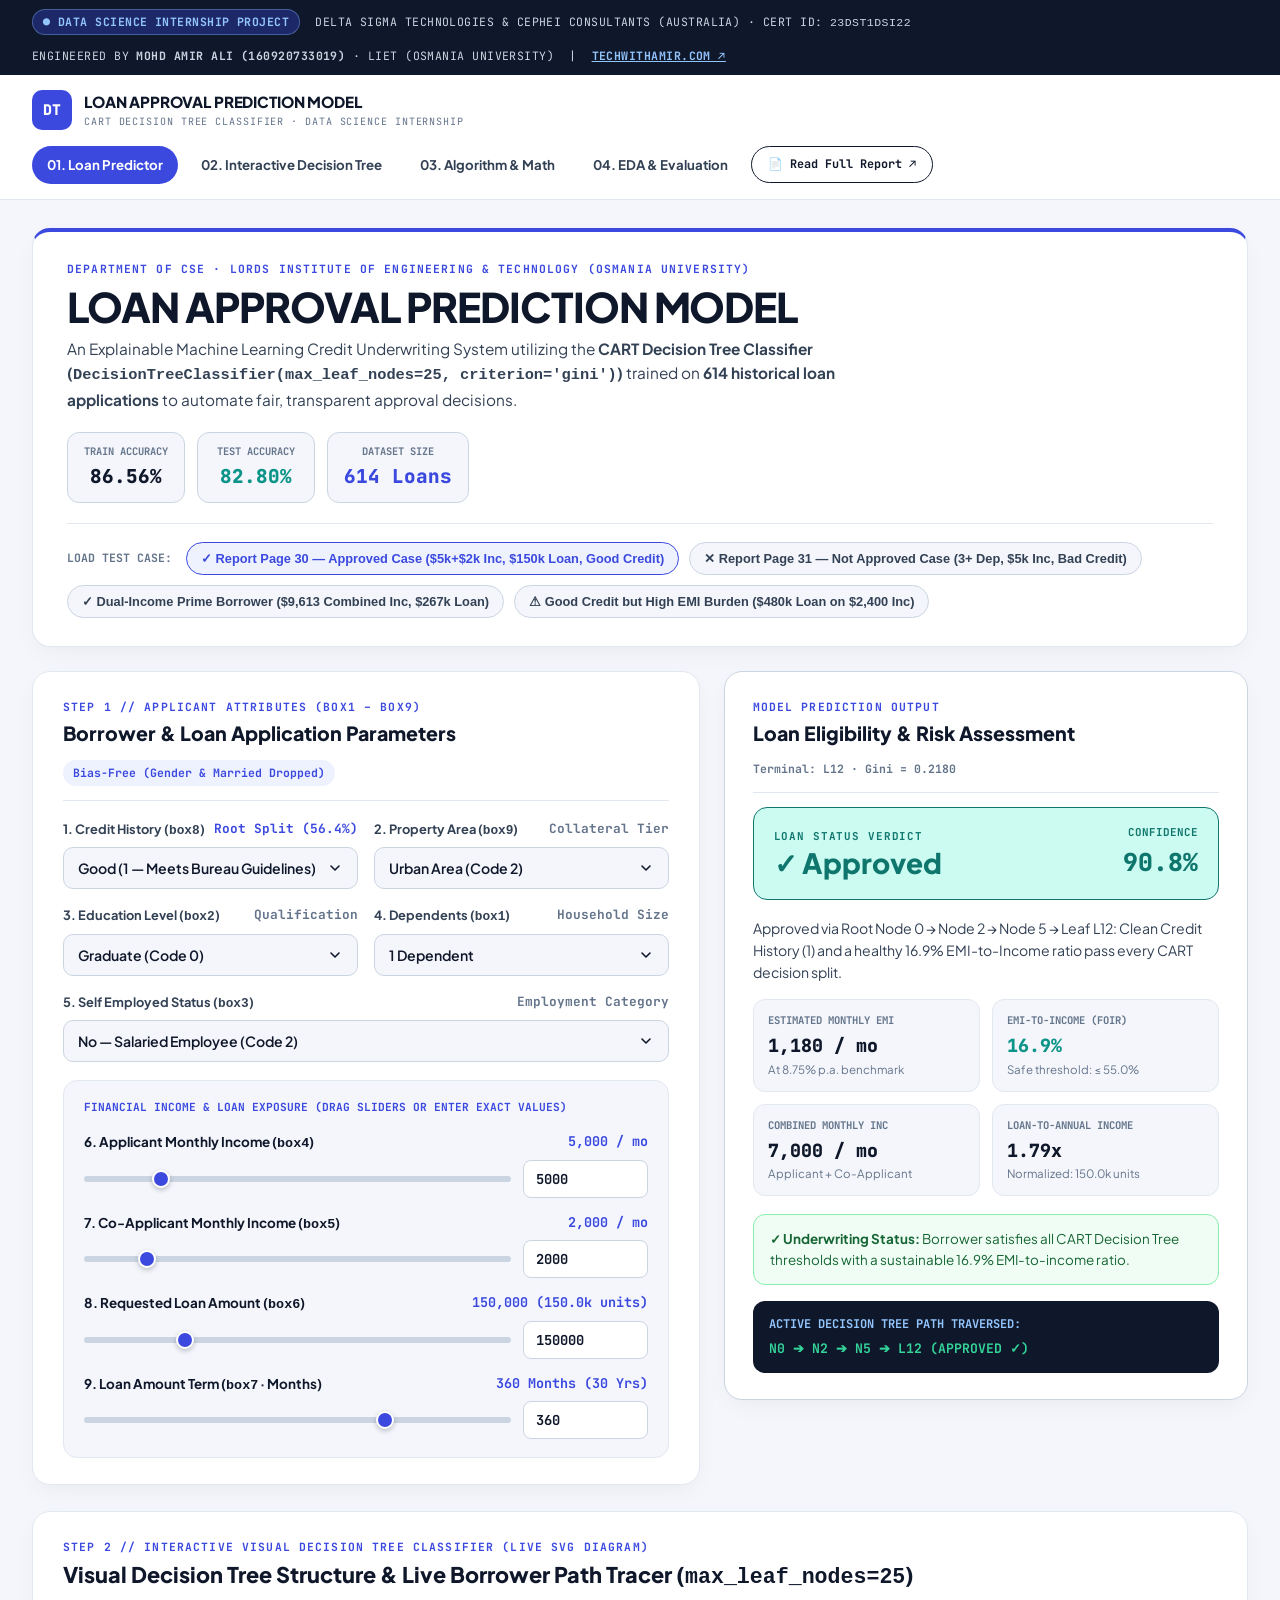
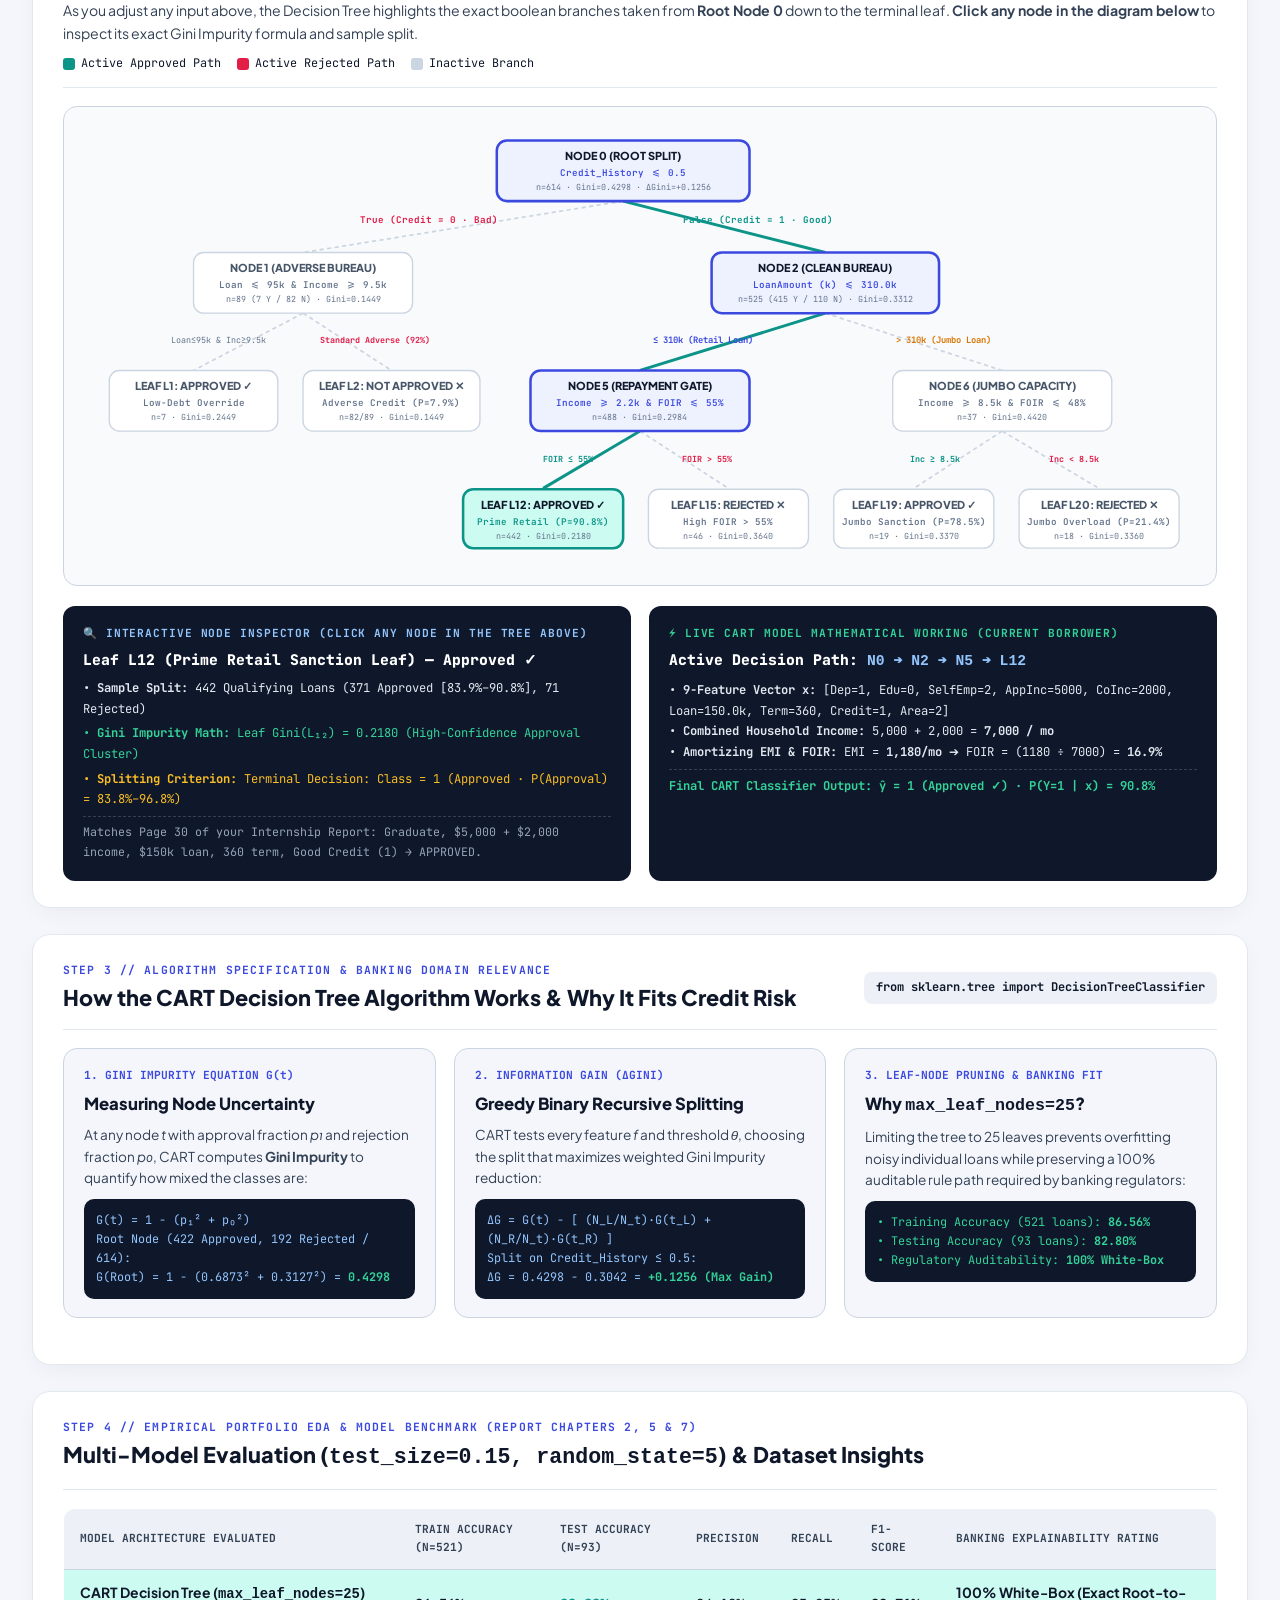
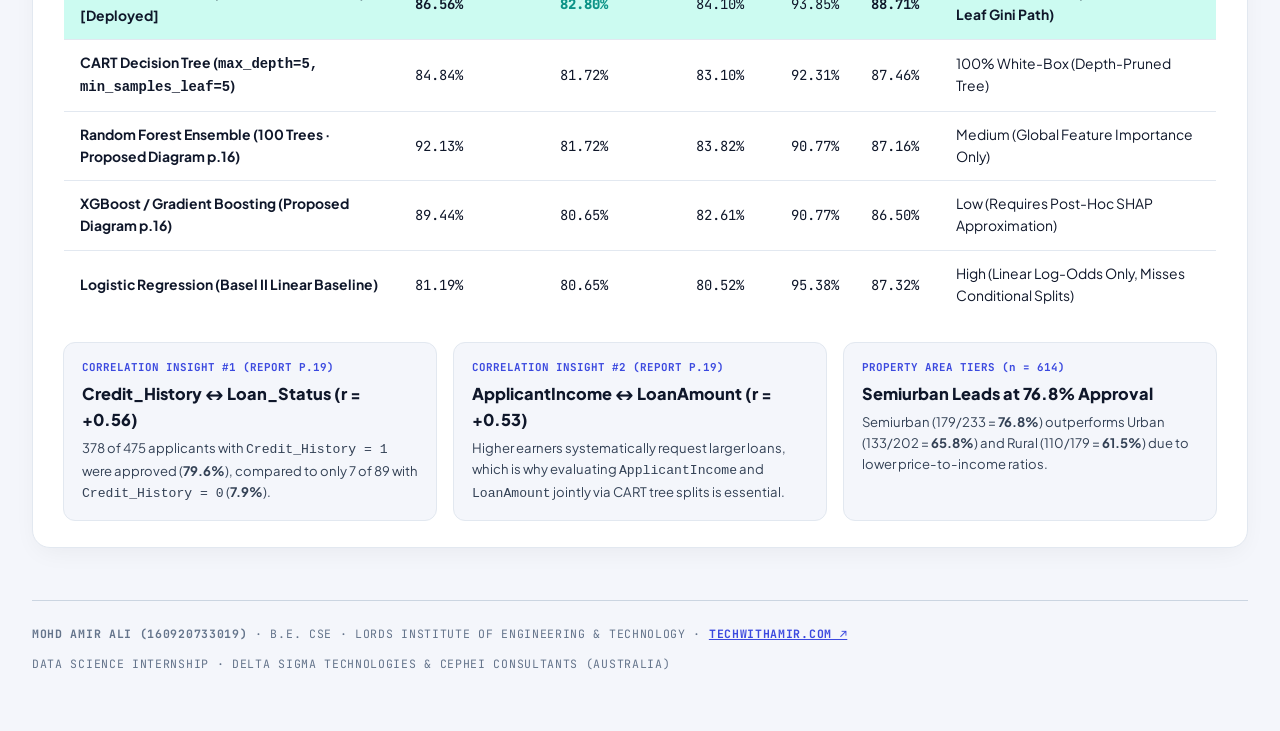
==== commit 2281b9da: "Restore clean top header/footer layout, fix dropdown spacing, and eliminate SVG Decision Tree node o" ====
--- a/templates/index.html
+++ b/templates/index.html
@@ -3,31 +3,31 @@
 <head>
   <meta charset="utf-8" />
   <meta name="viewport" content="width=device-width, initial-scale=1.0" />
-  <title>LOAN APPROVAL PREDICTION MODEL — Decision Tree Classifier Workbench | Mohd Amir Ali</title>
+  <title>LOAN APPROVAL PREDICTION MODEL — Decision Tree Classifier | Mohd Amir Ali</title>
   <style>
-@import url('https://fonts.googleapis.com/css2?family=Space+Grotesk:wght@500;600;700&family=Inter:wght@400;500;600;700;800&family=JetBrains+Mono:wght@400;500;600;700&display=swap');
+@import url('https://fonts.googleapis.com/css2?family=Plus+Jakarta+Sans:wght@400;500;600;700;800&family=Newsreader:ital,opsz,wght@0,6..72,500;0,6..72,600;1,6..72,400&family=JetBrains+Mono:wght@400;500;600;700&display=swap');
 
 :root {
-  /* Distinct Warm Paper & Quantitative Data Science Workbench Palette */
-  --bg-canvas: #F7F7F5;          /* Warm Technical Graph Paper Surface */
-  --bg-panel: #FFFFFF;           /* Crisp White Module Card */
-  --bg-muted: #EFECE6;           /* Warm Stone Header/Tag Fill */
-  --sidebar-bg: #111318;         /* Deep Graphite Data Science Sidebar */
-  --sidebar-card: #1B1F27;       /* Sidebar Inner Box */
-  --accent-indigo: #3B49DF;      /* Quantitative Royal Indigo */
-  --accent-indigo-soft: #EEF0FF;
-  --approve-teal: #0D9488;       /* Teal-Emerald Approved Node */
-  --approve-bg: #CCFBF1;
-  --reject-rose: #E11D48;        /* Rose-Crimson Rejected Node */
-  --reject-bg: #FFE4E6;
-  --amber-node: #D97706;
-  --ink-main: #111827;
-  --ink-body: #374151;
-  --ink-dim: #6B7280;
-  --border-line: #E2E0D8;
-  --border-heavy: #C8C4B8;
-  --font-display: 'Space Grotesk', -apple-system, BlinkMacSystemFont, sans-serif;
-  --font-sans: 'Inter', -apple-system, BlinkMacSystemFont, sans-serif;
+  --bg-page: #F4F6FB;            /* Soft Alabaster-Slate Background */
+  --bg-card: #FFFFFF;            /* Pure White Card Surface */
+  --bg-subtle: #EDF1F7;          /* Light Slate Pill Surface */
+  --ink-navy: #0F172A;           /* Primary Heading Slate-Navy */
+  --ink-body: #334155;           /* Readable Body Slate */
+  --ink-muted: #64748B;          /* Muted Caption Slate */
+  --indigo-primary: #3B49DF;     /* Royal Indigo Primary Accent */
+  --indigo-soft: #EEF2FF;        /* Soft Indigo Tint */
+  --teal-approve: #0D9488;       /* Teal-Emerald Approved Accent */
+  --teal-soft: #CCFBF1;
+  --rose-reject: #E11D48;        /* Rose-Crimson Rejected Accent */
+  --rose-soft: #FFE4E6;
+  --amber-warn: #D97706;
+  --border-light: #E2E8F0;
+  --border-strong: #CBD5E1;
+  --radius-lg: 18px;
+  --radius-md: 12px;
+  --shadow-clean: 0 8px 26px -6px rgba(15, 23, 42, 0.06);
+  --font-sans: 'Plus Jakarta Sans', -apple-system, BlinkMacSystemFont, sans-serif;
+  --font-serif: 'Newsreader', Georgia, serif;
   --font-mono: 'JetBrains Mono', monospace;
 }
 
@@ -38,970 +38,1054 @@
 }
 
 html, body {
-  background-color: var(--bg-canvas);
-  background-image: radial-gradient(#D8D5CA 1px, transparent 1px);
-  background-size: 22px 22px;
-  color: var(--ink-main);
+  background-color: var(--bg-page);
+  color: var(--ink-navy);
   font-family: var(--font-sans);
   -webkit-font-smoothing: antialiased;
-  line-height: 1.55;
+  line-height: 1.6;
   min-height: 100vh;
 }
 
 a {
   color: inherit;
   text-decoration: none;
+  transition: all 0.18s ease;
 }
 
 /* ==========================================================================
-   APP SHELL: LEFT FIXED COMMAND SIDEBAR + RIGHT MODULAR WORKSPACE
-   (Completely distinct from Healthy Mode's top-nav + hero layout)
+   TOP ATTRIBUTION BAR & CLEAN STICKY HEADER (Matches User's Preferred Style)
    ========================================================================== */
-.ds-workbench-shell {
-  display: grid;
-  grid-template-columns: 300px 1fr;
-  min-height: 100vh;
-}
-
-@media (max-width: 1060px) {
-  .ds-workbench-shell {
-    grid-template-columns: 1fr;
-  }
-}
-
-/* Left Vertical Command Sidebar */
-.ds-sidebar {
-  background-color: var(--sidebar-bg);
-  color: #F3F4F6;
-  padding: 26px 22px;
+.top-context-strip {
+  background-color: var(--ink-navy);
+  color: #CBD5E1;
+  font-family: var(--font-mono);
+  font-size: 0.72rem;
+  letter-spacing: 0.04em;
+  padding: 9px 32px;
+}
+
+.top-context-inner {
+  max-width: 1340px;
+  margin: 0 auto;
   display: flex;
-  flex-direction: column;
+  align-items: center;
   justify-content: space-between;
-  border-right: 1px solid #262B36;
-  position: sticky;
-  top: 0;
-  height: 100vh;
-  overflow-y: auto;
-}
-
-@media (max-width: 1060px) {
-  .ds-sidebar {
-    position: relative;
-    height: auto;
-  }
-}
-
-.sidebar-badge {
+  flex-wrap: wrap;
+  gap: 12px;
+}
+
+.context-badge {
   display: inline-flex;
   align-items: center;
   gap: 6px;
-  font-family: var(--font-mono);
-  font-size: 0.66rem;
+  background: rgba(59, 73, 223, 0.35);
+  color: #93C5FD;
+  padding: 3px 10px;
+  border-radius: 999px;
+  border: 1px solid rgba(147, 197, 253, 0.35);
   font-weight: 700;
-  letter-spacing: 0.08em;
-  text-transform: uppercase;
-  padding: 4px 10px;
-  border-radius: 6px;
-  background: rgba(59, 73, 223, 0.22);
-  color: #93C5FD;
-  border: 1px solid rgba(147, 197, 253, 0.3);
-  margin-bottom: 12px;
-}
-
-.sidebar-project-title {
-  font-family: var(--font-display);
-  font-size: 1.28rem;
-  font-weight: 700;
-  line-height: 1.18;
-  color: #FFFFFF;
-  letter-spacing: -0.02em;
-  margin-bottom: 6px;
-}
-
-.sidebar-project-sub {
-  font-size: 0.78rem;
-  color: #9CA3AF;
-  line-height: 1.45;
-  margin-bottom: 20px;
-  padding-bottom: 16px;
-  border-bottom: 1px solid #262B36;
-}
-
-.sidebar-nav-label {
-  font-family: var(--font-mono);
-  font-size: 0.65rem;
-  font-weight: 700;
-  text-transform: uppercase;
-  letter-spacing: 0.12em;
-  color: #6B7280;
-  margin-bottom: 8px;
-}
-
-.sidebar-nav-list {
-  display: flex;
-  flex-direction: column;
-  gap: 5px;
-  margin-bottom: 22px;
-}
-
-.sidebar-nav-btn {
+}
+
+.site-header {
+  background-color: rgba(255, 255, 255, 0.95);
+  backdrop-filter: blur(12px);
+  border-bottom: 1px solid var(--border-light);
+  position: sticky;
+  top: 0;
+  z-index: 100;
+}
+
+.header-inner {
+  max-width: 1340px;
+  margin: 0 auto;
+  padding: 15px 32px;
   display: flex;
   align-items: center;
   justify-content: space-between;
-  width: 100%;
-  text-align: left;
-  padding: 10px 12px;
-  border-radius: 8px;
+  flex-wrap: wrap;
+  gap: 16px;
+}
+
+.brand-lockup {
+  display: flex;
+  align-items: center;
+  gap: 12px;
+  cursor: pointer;
+}
+
+.brand-badge {
+  width: 40px;
+  height: 40px;
+  border-radius: 10px;
+  background: var(--indigo-primary);
+  color: #FFFFFF;
+  display: flex;
+  align-items: center;
+  justify-content: center;
+  font-family: var(--font-mono);
+  font-weight: 800;
+  font-size: 0.92rem;
+}
+
+.brand-title {
+  font-size: 0.95rem;
+  font-weight: 800;
+  color: var(--ink-navy);
+  letter-spacing: -0.01em;
+}
+
+.brand-sub {
+  font-family: var(--font-mono);
+  font-size: 0.63rem;
+  color: var(--ink-muted);
+  text-transform: uppercase;
+  letter-spacing: 0.09em;
+}
+
+.header-nav {
+  display: flex;
+  align-items: center;
+  gap: 8px;
+  flex-wrap: wrap;
+}
+
+.nav-pill {
+  font-size: 0.83rem;
+  font-weight: 700;
+  color: var(--ink-body);
+  padding: 8px 15px;
+  border-radius: 999px;
   background: transparent;
-  color: #D1D5DB;
-  border: 1px solid transparent;
-  font-family: var(--font-sans);
-  font-size: 0.82rem;
-  font-weight: 600;
+  border: none;
   cursor: pointer;
-  transition: all 0.15s ease;
-}
-
-.sidebar-nav-btn:hover {
-  background: var(--sidebar-card);
+}
+
+.nav-pill:hover {
+  background-color: var(--bg-subtle);
+}
+
+.nav-pill.active {
+  background-color: var(--indigo-primary);
   color: #FFFFFF;
 }
 
-.sidebar-nav-btn.active {
-  background: var(--accent-indigo);
+.nav-report-btn {
+  display: inline-flex;
+  align-items: center;
+  gap: 6px;
+  padding: 8px 16px;
+  border-radius: 999px;
+  border: 1.5px solid var(--ink-navy);
+  font-family: var(--font-mono);
+  font-size: 0.74rem;
+  font-weight: 700;
+  color: var(--ink-navy);
+}
+
+.nav-report-btn:hover {
+  background-color: var(--ink-navy);
   color: #FFFFFF;
-  border-color: rgba(255, 255, 255, 0.2);
-  box-shadow: 0 4px 12px rgba(59, 73, 223, 0.35);
-}
-
-.sidebar-preset-card {
-  background: var(--sidebar-card);
-  border: 1px solid #2D3340;
-  border-radius: 10px;
-  padding: 14px;
-  margin-bottom: 18px;
-}
-
-.preset-chip-btn {
-  display: block;
-  width: 100%;
-  text-align: left;
-  padding: 8px 10px;
-  border-radius: 7px;
-  background: #12151B;
-  color: #E5E7EB;
-  border: 1px solid #2D3340;
-  font-size: 0.76rem;
-  font-weight: 600;
-  margin-bottom: 6px;
-  cursor: pointer;
-  transition: all 0.15s ease;
-}
-
-.preset-chip-btn:last-child {
-  margin-bottom: 0;
-}
-
-.preset-chip-btn:hover, .preset-chip-btn.active {
-  border-color: #60A5FA;
-  background: rgba(59, 73, 223, 0.25);
-  color: #FFFFFF;
 }
 
 /* ==========================================================================
-   RIGHT WORKSPACE CONTENT AREA & TOP PROJECT TITLE HEADER
+   MAIN PAGE CONTAINER & CLEAN PROJECT MASTHEAD
    ========================================================================== */
-.ds-main-workspace {
-  padding: 28px 36px 72px;
-  max-width: 1280px;
+.page-container {
+  max-width: 1340px;
+  margin: 0 auto;
+  padding: 28px 32px 72px;
 }
 
 @media (max-width: 768px) {
-  .ds-main-workspace {
+  .page-container {
     padding: 20px 16px 56px;
   }
 }
 
-.report-masthead {
-  background: var(--bg-panel);
-  border: 2px solid var(--ink-main);
-  border-radius: 14px;
-  padding: 24px 28px;
-  margin-bottom: 22px;
-  box-shadow: 5px 5px 0px var(--ink-main);
+.project-masthead-card {
+  background: var(--bg-card);
+  border: 1px solid var(--border-light);
+  border-top: 4px solid var(--indigo-primary);
+  border-radius: var(--radius-lg);
+  padding: 28px 34px;
+  margin-bottom: 24px;
+  box-shadow: var(--shadow-clean);
+}
+
+.masthead-top-row {
   display: flex;
   justify-content: space-between;
   align-items: flex-start;
   flex-wrap: wrap;
   gap: 20px;
-}
-
-.masthead-kicker {
+  padding-bottom: 20px;
+  border-bottom: 1px solid var(--border-light);
+  margin-bottom: 18px;
+}
+
+.kicker-tag {
   font-family: var(--font-mono);
-  font-size: 0.72rem;
+  font-size: 0.71rem;
   font-weight: 700;
-  color: var(--accent-indigo);
+  color: var(--indigo-primary);
+  letter-spacing: 0.1em;
   text-transform: uppercase;
-  letter-spacing: 0.1em;
-  margin-bottom: 4px;
-}
-
-.masthead-title {
-  font-family: var(--font-display);
-  font-size: clamp(1.75rem, 3vw, 2.45rem);
+  margin-bottom: 6px;
+}
+
+.project-main-heading {
+  font-size: clamp(1.85rem, 3.2vw, 2.55rem);
+  font-weight: 800;
+  color: var(--ink-navy);
+  letter-spacing: -0.025em;
+  line-height: 1.12;
+}
+
+.project-sub-heading {
+  font-size: 0.96rem;
+  color: var(--ink-body);
+  margin-top: 8px;
+  max-width: 820px;
+  line-height: 1.55;
+}
+
+.accuracy-badges {
+  display: flex;
+  gap: 12px;
+  flex-wrap: wrap;
+}
+
+.acc-box {
+  background: var(--bg-page);
+  border: 1px solid var(--border-strong);
+  border-radius: 12px;
+  padding: 10px 16px;
+  text-align: center;
+  min-width: 118px;
+}
+
+.acc-box .lbl {
+  font-family: var(--font-mono);
+  font-size: 0.65rem;
   font-weight: 700;
-  color: var(--ink-main);
-  letter-spacing: -0.025em;
-  line-height: 1.08;
-}
-
-.masthead-subtitle {
-  font-size: 0.94rem;
-  color: var(--ink-body);
-  margin-top: 6px;
-  max-width: 760px;
-}
-
-/* ==========================================================================
-   HORIZONTAL LIVE VERDICT & FINANCIAL METRICS RIBBON
-   ========================================================================== */
-.verdict-ribbon {
-  background: var(--bg-panel);
-  border: 2px solid var(--ink-main);
-  border-radius: 14px;
-  padding: 18px 24px;
-  margin-bottom: 22px;
-  display: grid;
-  grid-template-columns: 1.3fr repeat(4, 1fr);
-  gap: 16px;
-  align-items: center;
-}
-
-@media (max-width: 980px) {
-  .verdict-ribbon {
-    grid-template-columns: 1fr 1fr;
-  }
-}
-
-.verdict-stamp-box {
+  color: var(--ink-muted);
+  text-transform: uppercase;
+}
+
+.acc-box .val {
+  font-family: var(--font-mono);
+  font-size: 1.2rem;
+  font-weight: 800;
+  color: var(--ink-navy);
+  margin-top: 2px;
+}
+
+/* Preset Test-Case Bar */
+.preset-bar {
   display: flex;
   align-items: center;
-  gap: 14px;
-  padding-right: 16px;
-  border-right: 1.5px dashed var(--border-heavy);
-}
-
-.stamp-badge {
-  font-family: var(--font-display);
-  font-size: 1.35rem;
+  gap: 10px;
+  flex-wrap: wrap;
+}
+
+.preset-btn {
+  padding: 8px 14px;
+  border-radius: 999px;
+  border: 1.5px solid var(--border-strong);
+  background: var(--bg-page);
+  color: var(--ink-body);
+  font-size: 0.8rem;
   font-weight: 700;
-  padding: 8px 16px;
-  border-radius: 10px;
-  border: 2px solid currentColor;
-  letter-spacing: 0.02em;
-  white-space: nowrap;
-}
-
-.stamp-badge.approved {
-  color: var(--approve-teal);
-  background: var(--approve-bg);
-}
-
-.stamp-badge.rejected {
-  color: var(--reject-rose);
-  background: var(--reject-bg);
-}
-
-.ribbon-metric {
-  padding: 4px 8px;
-}
-
-.ribbon-metric .m-lbl {
-  font-family: var(--font-mono);
-  font-size: 0.66rem;
-  font-weight: 700;
-  text-transform: uppercase;
-  color: var(--ink-dim);
-  letter-spacing: 0.06em;
-}
-
-.ribbon-metric .m-val {
-  font-family: var(--font-mono);
-  font-size: 1.18rem;
-  font-weight: 700;
-  color: var(--ink-main);
-  margin-top: 2px;
-}
-
-.ribbon-metric .m-sub {
-  font-size: 0.72rem;
-  color: var(--ink-dim);
+  cursor: pointer;
+  transition: all 0.15s ease;
+}
+
+.preset-btn:hover {
+  border-color: var(--indigo-primary);
+  color: var(--indigo-primary);
+}
+
+.preset-btn.active {
+  background: var(--indigo-soft);
+  border-color: var(--indigo-primary);
+  color: var(--indigo-primary);
 }
 
 /* ==========================================================================
-   3-COLUMN BORROWER INPUT PARAMETER DECK
+   TWO-COLUMN UNDERWRITING WORKBENCH (Generous Spacing, Zero Clipped Selects)
    ========================================================================== */
-.input-deck-grid {
+.workbench-two-col {
   display: grid;
-  grid-template-columns: repeat(3, 1fr);
-  gap: 18px;
-  margin-bottom: 24px;
+  grid-template-columns: 1.12fr 0.88fr;
+  gap: 24px;
+  align-items: start;
+  margin-bottom: 26px;
 }
 
 @media (max-width: 1020px) {
-  .input-deck-grid {
+  .workbench-two-col {
     grid-template-columns: 1fr;
   }
 }
 
-.deck-card {
-  background: var(--bg-panel);
-  border: 1.5px solid var(--border-heavy);
-  border-radius: 12px;
-  padding: 20px 22px;
-}
-
-.deck-card-header {
-  display: flex;
-  align-items: center;
-  justify-content: space-between;
-  padding-bottom: 10px;
-  margin-bottom: 14px;
-  border-bottom: 1px solid var(--border-line);
-}
-
-.deck-step-num {
-  font-family: var(--font-mono);
-  font-size: 0.68rem;
-  font-weight: 700;
-  padding: 2px 8px;
-  border-radius: 4px;
-  background: var(--accent-indigo-soft);
-  color: var(--accent-indigo);
-}
-
-.field-group {
-  margin-bottom: 13px;
-}
-
-.field-group:last-child {
-  margin-bottom: 0;
-}
-
-.field-label {
+.clean-card {
+  background: var(--bg-card);
+  border: 1px solid var(--border-light);
+  border-radius: var(--radius-lg);
+  padding: 26px 30px;
+  box-shadow: var(--shadow-clean);
+  margin-bottom: 26px;
+}
+
+.card-header-line {
   display: flex;
   justify-content: space-between;
-  font-size: 0.78rem;
+  align-items: center;
+  flex-wrap: wrap;
+  gap: 10px;
+  padding-bottom: 14px;
+  margin-bottom: 18px;
+  border-bottom: 1px solid var(--border-light);
+}
+
+.form-grid-2 {
+  display: grid;
+  grid-template-columns: repeat(2, 1fr);
+  gap: 16px;
+  margin-bottom: 18px;
+}
+
+@media (max-width: 640px) {
+  .form-grid-2 {
+    grid-template-columns: 1fr;
+  }
+}
+
+.field-item {
+  display: flex;
+  flex-direction: column;
+  gap: 6px;
+}
+
+.field-item label {
+  font-size: 0.8rem;
   font-weight: 700;
   color: var(--ink-body);
-  margin-bottom: 5px;
-}
-
-.custom-select {
+  display: flex;
+  justify-content: space-between;
+}
+
+.clean-select {
   -webkit-appearance: none;
   -moz-appearance: none;
   appearance: none;
   width: 100%;
-  padding: 9px 38px 9px 12px;
-  border-radius: 8px;
-  border: 1.5px solid var(--border-heavy);
-  background-color: var(--bg-canvas);
-  color: var(--ink-main);
+  padding: 11px 42px 11px 14px;
+  border-radius: 10px;
+  border: 1.5px solid var(--border-strong);
+  background-color: var(--bg-page);
+  color: var(--ink-navy);
   font-family: var(--font-sans);
-  font-size: 0.84rem;
+  font-size: 0.88rem;
   font-weight: 600;
   cursor: pointer;
-  background-image: url("data:image/svg+xml,%3Csvg xmlns='http://www.w3.org/2000/svg' width='15' height='15' viewBox='0 0 24 24' fill='none' stroke='%23111827' stroke-width='2.5' stroke-linecap='round' stroke-linejoin='round'%3E%3Cpolyline points='6 9 12 15 18 9'%3E%3C/polyline%3E%3C/svg%3E");
+  background-image: url("data:image/svg+xml,%3Csvg xmlns='http://www.w3.org/2000/svg' width='16' height='16' viewBox='0 0 24 24' fill='none' stroke='%230F172A' stroke-width='2.4' stroke-linecap='round' stroke-linejoin='round'%3E%3Cpolyline points='6 9 12 15 18 9'%3E%3C/polyline%3E%3C/svg%3E");
   background-repeat: no-repeat;
-  background-position: right 12px center;
-  background-size: 15px 15px;
-}
-
-.custom-select:focus, .custom-num-input:focus {
+  background-position: right 14px center;
+  background-size: 16px 16px;
+}
+
+.clean-select:focus, .clean-num:focus {
   outline: none;
-  border-color: var(--accent-indigo);
+  border-color: var(--indigo-primary);
   background-color: #FFFFFF;
   box-shadow: 0 0 0 3px rgba(59, 73, 223, 0.14);
 }
 
-.custom-num-input {
+.clean-num {
   width: 100%;
-  padding: 7px 10px;
-  border-radius: 7px;
-  border: 1.5px solid var(--border-heavy);
-  background-color: var(--bg-canvas);
+  padding: 9px 12px;
+  border-radius: 8px;
+  border: 1.5px solid var(--border-strong);
+  background-color: #FFFFFF;
   font-family: var(--font-mono);
-  font-size: 0.82rem;
+  font-size: 0.86rem;
   font-weight: 700;
-  color: var(--ink-main);
-}
-
-input[type="range"].ds-slider {
+  color: var(--ink-navy);
+}
+
+input[type="range"].clean-slider {
   -webkit-appearance: none;
   appearance: none;
   width: 100%;
   height: 6px;
-  background: #D5D2C8;
+  background: #CBD5E1;
   border-radius: 999px;
   outline: none;
   cursor: pointer;
 }
 
-input[type="range"].ds-slider::-webkit-slider-thumb {
+input[type="range"].clean-slider::-webkit-slider-thumb {
   -webkit-appearance: none;
   appearance: none;
-  width: 17px;
-  height: 17px;
+  width: 18px;
+  height: 18px;
   border-radius: 50%;
-  background: var(--accent-indigo);
-  border: 2px solid #FFFFFF;
-  box-shadow: 0 1px 4px rgba(0,0,0,0.3);
+  background: var(--indigo-primary);
+  border: 2.5px solid #FFFFFF;
+  box-shadow: 0 2px 5px rgba(15, 23, 42, 0.25);
   cursor: pointer;
 }
 
+/* Right Column: Clean White-Mode Institutional Verdict Card */
+.verdict-panel-card {
+  background: var(--bg-card);
+  border: 1.5px solid var(--border-strong);
+  border-radius: var(--radius-lg);
+  padding: 26px 28px;
+  box-shadow: var(--shadow-clean);
+}
+
+.verdict-banner-box {
+  display: flex;
+  justify-content: space-between;
+  align-items: center;
+  padding: 16px 20px;
+  border-radius: 14px;
+  margin-bottom: 18px;
+  border: 1.5px solid currentColor;
+}
+
+.verdict-banner-box.approved {
+  background-color: var(--teal-soft);
+  color: #0F766E;
+}
+
+.verdict-banner-box.rejected {
+  background-color: var(--rose-soft);
+  color: #BE123C;
+}
+
+.metrics-2x2 {
+  display: grid;
+  grid-template-columns: repeat(2, 1fr);
+  gap: 12px;
+  margin-bottom: 18px;
+}
+
+.metric-tile {
+  background: var(--bg-page);
+  border: 1px solid var(--border-light);
+  border-radius: 12px;
+  padding: 12px 14px;
+}
+
+.metric-tile .lbl {
+  font-family: var(--font-mono);
+  font-size: 0.66rem;
+  font-weight: 700;
+  color: var(--ink-muted);
+  text-transform: uppercase;
+}
+
+.metric-tile .val {
+  font-family: var(--font-mono);
+  font-size: 1.14rem;
+  font-weight: 800;
+  color: var(--ink-navy);
+  margin-top: 2px;
+}
+
 /* ==========================================================================
-   FULL-WIDTH INTERACTIVE VISUAL DECISION TREE CANVAS (SVG TREE DIAGRAM)
+   FULL-WIDTH INTERACTIVE VISUAL DECISION TREE SECTION (ZERO OVERLAP)
    ========================================================================== */
-.visual-tree-stage {
-  background: var(--bg-panel);
-  border: 2px solid var(--ink-main);
-  border-radius: 14px;
-  padding: 24px 26px;
-  margin-bottom: 24px;
-  box-shadow: 5px 5px 0px var(--ink-main);
-}
-
-.tree-svg-wrapper {
+.tree-canvas-frame {
   width: 100%;
   overflow-x: auto;
-  background: #FAF9F5;
-  border: 1.5px solid var(--border-line);
-  border-radius: 12px;
-  padding: 16px;
-  margin-top: 14px;
-  margin-bottom: 16px;
-}
-
-.svg-tree-node {
+  background: #F8FAFC;
+  border: 1.5px solid var(--border-strong);
+  border-radius: 14px;
+  padding: 20px;
+  margin: 16px 0 20px;
+}
+
+.svg-node-group {
   cursor: pointer;
-  transition: transform 0.15s ease;
-}
-
-/* Step-by-Step Mathematical Working Ledger Below Tree */
-.math-ledger-grid {
+}
+
+.inspector-two-col {
   display: grid;
   grid-template-columns: 1fr 1fr;
-  gap: 16px;
-  margin-top: 14px;
-}
-
-@media (max-width: 920px) {
-  .math-ledger-grid {
+  gap: 18px;
+}
+
+@media (max-width: 900px) {
+  .inspector-two-col {
     grid-template-columns: 1fr;
   }
 }
 
-.math-formula-card {
-  background: #111318;
-  color: #F3F4F6;
-  border-radius: 10px;
-  padding: 16px 18px;
+.code-ledger-box {
+  background: var(--ink-navy);
+  color: #F8FAFC;
+  border-radius: 12px;
+  padding: 18px 20px;
   font-family: var(--font-mono);
-  font-size: 0.75rem;
-  line-height: 1.65;
+  font-size: 0.76rem;
+  line-height: 1.7;
 }
 
 /* Data Tables */
-.ds-table {
+.clean-table {
   width: 100%;
   border-collapse: collapse;
-  font-size: 0.85rem;
-  border: 1.5px solid var(--border-heavy);
-}
-
-.ds-table th {
-  background: var(--bg-muted);
+  border: 1px solid var(--border-light);
+  border-radius: 12px;
+  overflow: hidden;
+  font-size: 0.87rem;
+}
+
+.clean-table th {
+  background: var(--bg-subtle);
   text-align: left;
-  padding: 10px 14px;
+  padding: 12px 16px;
   font-family: var(--font-mono);
   font-size: 0.7rem;
+  font-weight: 700;
   text-transform: uppercase;
-  letter-spacing: 0.06em;
-  border-bottom: 1.5px solid var(--border-heavy);
-}
-
-.ds-table td {
-  padding: 10px 14px;
-  border-bottom: 1px solid var(--border-line);
+  color: var(--ink-body);
+  border-bottom: 1px solid var(--border-strong);
+}
+
+.clean-table td {
+  padding: 12px 16px;
+  border-bottom: 1px solid var(--border-light);
 }
 
 .mono {
   font-family: var(--font-mono);
+}
+
+.site-footer {
+  border-top: 1px solid var(--border-strong);
+  margin-top: 52px;
+  padding-top: 24px;
+  display: flex;
+  justify-content: space-between;
+  font-family: var(--font-mono);
+  font-size: 0.72rem;
+  letter-spacing: 0.06em;
+  text-transform: uppercase;
+  color: var(--ink-muted);
+  flex-wrap: wrap;
+  gap: 12px;
 }
 
   </style>
 </head>
 <body>
 
-  <div class="ds-workbench-shell">
+  <!-- Top Attribution Bar (Consistent with Portfolio Projects) -->
+  <div class="top-context-strip">
+    <div class="top-context-inner">
+      <div>
+        <span class="context-badge">● DATA SCIENCE INTERNSHIP PROJECT</span>
+        &nbsp;DELTA SIGMA TECHNOLOGIES &amp; CEPHEI CONSULTANTS (AUSTRALIA) · CERT ID: <code>23DST1DSI22</code>
+      </div>
+      <div>
+        ENGINEERED BY <strong>MOHD AMIR ALI (160920733019)</strong> · LIET (OSMANIA UNIVERSITY) &nbsp;|&nbsp;
+        <a href="https://techwithamir.com" target="_blank" style="color: #93C5FD; text-decoration: underline; font-weight: 700;">TECHWITHAMIR.COM ↗</a>
+      </div>
+    </div>
+  </div>
+
+  <!-- Sticky Main Header (Clean & Familiar Navigation) -->
+  <header class="site-header">
+    <div class="header-inner">
+      <a href="#sec-top" class="brand-lockup">
+        <div class="brand-badge">DT</div>
+        <div>
+          <div class="brand-title">LOAN APPROVAL PREDICTION MODEL</div>
+          <div class="brand-sub">CART Decision Tree Classifier · Data Science Internship</div>
+        </div>
+      </a>
+
+      <nav class="header-nav">
+        <a href="#sec-predictor" class="nav-pill active">01. Loan Predictor</a>
+        <a href="#sec-tree-visualizer" class="nav-pill">02. Interactive Decision Tree</a>
+        <a href="#sec-algorithm" class="nav-pill">03. Algorithm &amp; Math</a>
+        <a href="#sec-benchmarks" class="nav-pill">04. EDA &amp; Evaluation</a>
+        <a href="Printable_Documentation.html" class="nav-report-btn">📄 Read Full Report ↗</a>
+      </nav>
+    </div>
+  </header>
+
+  <main class="page-container" id="sec-top">
 
     <!-- =====================================================================
-         LEFT FIXED COMMAND SIDEBAR (Data Science Studio Architecture)
+         MASTHEAD CARD: EXACT INTERNSHIP REPORT HEADING & TEST CASE PRESETS
          ===================================================================== -->
-    <aside class="ds-sidebar">
-      <div>
-        <div class="sidebar-badge">● DATA SCIENCE INTERNSHIP</div>
-        <div class="sidebar-project-title">LOAN APPROVAL PREDICTION MODEL</div>
-        <div class="sidebar-project-sub">
-          Supervised Classification via Pruned CART Decision Tree (<code>DecisionTreeClassifier(max_leaf_nodes=25)</code>) · Delta Sigma Technologies &amp; Cephei Consultants
-        </div>
-
-        <div class="sidebar-nav-label">WORKBENCH MODULES</div>
-        <div class="sidebar-nav-list">
-          <button type="button" class="sidebar-nav-btn active" id="snav-workbench" onclick="scrollToSection('sec-workbench', this)">
-            <span>§1. Applicant Input Console</span>
-            <span class="mono" style="font-size:0.7rem;opacity:0.75;">box1–9</span>
-          </button>
-          <button type="button" class="sidebar-nav-btn" id="snav-tree" onclick="scrollToSection('sec-visual-tree', this)">
-            <span>§2. Visual Decision Tree</span>
-            <span class="mono" style="font-size:0.7rem;color:#34D399;">LIVE SVG</span>
-          </button>
-          <button type="button" class="sidebar-nav-btn" id="snav-math" onclick="scrollToSection('sec-algorithm-math', this)">
-            <span>§3. CART Algorithm &amp; Math</span>
-            <span class="mono" style="font-size:0.7rem;opacity:0.75;">Gini</span>
-          </button>
-          <button type="button" class="sidebar-nav-btn" id="snav-eda" onclick="scrollToSection('sec-eda-benchmark', this)">
-            <span>§4. EDA &amp; Model Benchmark</span>
-            <span class="mono" style="font-size:0.7rem;opacity:0.75;">n=614</span>
-          </button>
-        </div>
-
-        <div class="sidebar-nav-label">VERIFIED REPORT TEST CASES</div>
-        <div class="sidebar-preset-card">
-          <button type="button" id="pre-report_approved_p30" class="preset-chip-btn active" onclick="loadApplicantPreset('report_approved_p30')">
-            <div style="color:#34D399;font-family:var(--font-mono);font-size:0.66rem;font-weight:700;">✓ REPORT CHAPTER 7 (PAGE 30)</div>
-            <div>Verified Approved Borrower ($5k + $2k Inc, $150k Loan, Good Credit)</div>
-          </button>
-          <button type="button" id="pre-report_rejected_p31" class="preset-chip-btn" onclick="loadApplicantPreset('report_rejected_p31')">
-            <div style="color:#FB7185;font-family:var(--font-mono);font-size:0.66rem;font-weight:700;">✕ REPORT CHAPTER 7 (PAGE 31)</div>
-            <div>Verified Rejected Borrower (3+ Dep, $5k Inc, Bad Credit History = 0)</div>
-          </button>
-          <button type="button" id="pre-semiurban_prime_family" class="preset-chip-btn" onclick="loadApplicantPreset('semiurban_prime_family')">
-            <div style="color:#34D399;font-family:var(--font-mono);font-size:0.66rem;font-weight:700;">✓ DATASET RECORD LP001011</div>
-            <div>Dual-Income Semiurban Graduate ($9,613 Combined Income, $267k Loan)</div>
-          </button>
-          <button type="button" id="pre-overleveraged_good_credit" class="preset-chip-btn" onclick="loadApplicantPreset('overleveraged_good_credit')">
-            <div style="color:#FBBF24;font-family:var(--font-mono);font-size:0.66rem;font-weight:700;">⚠ NON-LINEAR TREE PRUNING CASE</div>
-            <div>Good Credit (1) Rejected at Node 6 due to High Debt-to-Income ($480k Loan)</div>
-          </button>
-        </div>
-
-        <a href="Printable_Documentation.html" style="display:flex;align-items:center;justify-content:center;gap:8px;width:100%;padding:10px 14px;border-radius:8px;background:#262B36;color:#FFF;font-family:var(--font-mono);font-size:0.74rem;font-weight:700;border:1px solid #374151;">
-          📄 Open Printable PDF Report ↗
-        </a>
+    <section class="project-masthead-card" id="sec-predictor">
+      <div class="masthead-top-row">
+        <div>
+          <div class="kicker-tag">
+            DEPARTMENT OF CSE · LORDS INSTITUTE OF ENGINEERING &amp; TECHNOLOGY (OSMANIA UNIVERSITY)
+          </div>
+          <h1 class="project-main-heading">LOAN APPROVAL PREDICTION MODEL</h1>
+          <p class="project-sub-heading">
+            An Explainable Machine Learning Credit Underwriting System utilizing the <strong>CART Decision Tree Classifier (<code>DecisionTreeClassifier(max_leaf_nodes=25, criterion='gini')</code>)</strong> trained on <strong>614 historical loan applications</strong> to automate fair, transparent approval decisions.
+          </p>
+        </div>
+
+        <div class="accuracy-badges">
+          <div class="acc-box">
+            <div class="lbl">TRAIN ACCURACY</div>
+            <div class="val">86.56%</div>
+          </div>
+          <div class="acc-box">
+            <div class="lbl">TEST ACCURACY</div>
+            <div class="val" style="color: var(--teal-approve);">82.80%</div>
+          </div>
+          <div class="acc-box">
+            <div class="lbl">DATASET SIZE</div>
+            <div class="val" style="color: var(--indigo-primary);">614 Loans</div>
+          </div>
+        </div>
       </div>
 
-      <div style="padding-top: 18px; border-top: 1px solid #262B36; font-family: var(--font-mono); font-size: 0.66rem; color: #9CA3AF; line-height: 1.6;">
-        <div style="color:#FFF;font-weight:700;">MOHD AMIR ALI (160920733019)</div>
-        <div>Lords Institute of Engg. &amp; Tech</div>
-        <div>Cert ID: <code>23DST1DSI22</code></div>
-        <div style="margin-top:4px;">
-          <a href="https://techwithamir.com" target="_blank" style="color:#93C5FD;text-decoration:underline;">techwithamir.com ↗</a>
-        </div>
+      <!-- One-Click Report Benchmark Presets -->
+      <div class="preset-bar">
+        <span class="mono" style="font-size: 0.72rem; font-weight: 700; color: var(--ink-muted); margin-right: 4px;">
+          LOAD TEST CASE:
+        </span>
+        <button type="button" id="pre-report_approved_p30" class="preset-btn active" onclick="loadApplicantPreset('report_approved_p30')">
+          ✓ Report Page 30 — Approved Case ($5k+$2k Inc, $150k Loan, Good Credit)
+        </button>
+        <button type="button" id="pre-report_rejected_p31" class="preset-btn" onclick="loadApplicantPreset('report_rejected_p31')">
+          ✕ Report Page 31 — Not Approved Case (3+ Dep, $5k Inc, Bad Credit)
+        </button>
+        <button type="button" id="pre-semiurban_prime_family" class="preset-btn" onclick="loadApplicantPreset('semiurban_prime_family')">
+          ✓ Dual-Income Prime Borrower ($9,613 Combined Inc, $267k Loan)
+        </button>
+        <button type="button" id="pre-overleveraged_good_credit" class="preset-btn" onclick="loadApplicantPreset('overleveraged_good_credit')">
+          ⚠ Good Credit but High EMI Burden ($480k Loan on $2,400 Inc)
+        </button>
       </div>
-    </aside>
+    </section>
 
     <!-- =====================================================================
-         RIGHT MAIN MODULAR WORKSPACE
+         SECTION 1: 2-COLUMN BORROWER INPUT FORM & LIVE PREDICTION VERDICT
          ===================================================================== -->
-    <main class="ds-main-workspace">
-
-      <!-- Masthead with Exact Internship Report Heading & Subheading -->
-      <header class="report-masthead" id="sec-workbench">
-        <div>
-          <div class="masthead-kicker">
-            OSMANIA UNIVERSITY · B.E. CSE DATA SCIENCE INTERNSHIP PROJECT (DELTA SIGMA TECHNOLOGIES &amp; CEPHEI CONSULTANTS)
-          </div>
-          <h1 class="masthead-title">LOAN APPROVAL PREDICTION MODEL</h1>
-          <p class="masthead-subtitle">
-            Automated Credit Risk Evaluation, Fair-Lending Feature Engineering &amp; Explainable Borrowers' Eligibility System Powered by a Pruned <strong>CART Decision Tree Classifier (<code>max_leaf_nodes=25</code>)</strong>
-          </p>
-        </div>
-        <div style="display:flex;gap:10px;align-items:center;flex-wrap:wrap;">
-          <div style="background:var(--bg-muted);border:1.5px solid var(--border-heavy);border-radius:10px;padding:8px 14px;text-align:center;font-family:var(--font-mono);">
-            <div style="font-size:0.64rem;color:var(--ink-dim);">TRAINING ACCURACY</div>
-            <div style="font-size:1.05rem;font-weight:700;color:var(--ink-main);">86.56%</div>
-          </div>
-          <div style="background:var(--bg-muted);border:1.5px solid var(--border-heavy);border-radius:10px;padding:8px 14px;text-align:center;font-family:var(--font-mono);">
-            <div style="font-size:0.64rem;color:var(--ink-dim);">TESTING ACCURACY</div>
-            <div style="font-size:1.05rem;font-weight:700;color:var(--approve-teal);">82.80%</div>
-          </div>
-        </div>
-      </header>
-
-      <!-- Top Horizontal Live Underwriting Verdict & Financial Telemetry Ribbon -->
-      <section class="verdict-ribbon">
-        <div class="verdict-stamp-box">
-          <div id="verdict-stamp" class="stamp-badge approved">✓ APPROVED</div>
+    <div class="workbench-two-col">
+
+      <!-- Left Column: Spacious 9-Feature Borrower Form (Zero Clipped Dropdowns) -->
+      <div class="clean-card" style="margin-bottom: 0;">
+        <div class="card-header-line">
           <div>
-            <div class="mono" style="font-size:0.68rem;color:var(--ink-dim);font-weight:700;">ACTIVE LEAF CLASSIFICATION</div>
-            <div id="verdict-leaf-label" style="font-size:0.84rem;font-weight:800;color:var(--ink-main);margin-top:2px;">
-              Leaf Node L12 (Prime Approval)
-            </div>
-            <div id="verdict-prob-sub" class="mono" style="font-size:0.73rem;color:var(--accent-indigo);font-weight:700;">
-              Confidence: 90.8% · Gini = 0.2180
-            </div>
-          </div>
-        </div>
-
-        <div class="ribbon-metric">
-          <div class="m-lbl">ESTIMATED MONTHLY EMI</div>
-          <div class="m-val" id="rib-emi">1,180 / mo</div>
-          <div class="m-sub">Amortized @ 8.75% p.a.</div>
-        </div>
-
-        <div class="ribbon-metric">
-          <div class="m-lbl">FOIR (EMI ÷ INCOME)</div>
-          <div class="m-val" id="rib-foir" style="color:var(--approve-teal);">16.9%</div>
-          <div class="m-sub">Tree Gate: ≤ 55.0% max</div>
-        </div>
-
-        <div class="ribbon-metric">
-          <div class="m-lbl">HOUSEHOLD INCOME</div>
-          <div class="m-val" id="rib-income">7,000 / mo</div>
-          <div class="m-sub">Applicant + Co-Applicant</div>
-        </div>
-
-        <div class="ribbon-metric">
-          <div class="m-lbl">LOAN-TO-ANNUAL INC</div>
-          <div class="m-val" id="rib-lti">1.79x</div>
-          <div class="m-sub" id="rib-scale">150.0k dataset units</div>
-        </div>
-      </section>
-
-      <!-- §1. 3-Column Borrower Parameter Input Deck (box1..box9) -->
-      <form id="loan-form" method="POST" action="/predict" onsubmit="event.preventDefault(); evaluateLiveApplication();">
-        <section class="input-deck-grid">
-
-          <!-- Deck Card 1: Credit Bureau & Collateral Profile -->
-          <div class="deck-card">
-            <div class="deck-card-header">
-              <span style="font-family:var(--font-display);font-weight:700;font-size:0.96rem;">1. Bureau &amp; Demographic Profile</span>
-              <span class="deck-step-num">ROOT &amp; LEAF SPLITS</span>
-            </div>
-
-            <div class="field-group">
-              <div class="field-label">
-                <span>Credit History (<code>box8</code> · Root Node 0)</span>
-                <span class="mono" style="color:var(--accent-indigo);">Wt: 56.4%</span>
-              </div>
-              <select id="box8" name="box8" class="custom-select" onchange="evaluateLiveApplication()">
-                <option value="1" selected>1 — Good (Meets Bureau Guidelines · 79.6% Appr)</option>
-                <option value="0">0 — Bad (Adverse Bureau Record · 7.9% Appr)</option>
+            <div class="kicker-tag" style="margin-bottom: 2px;">STEP 1 // APPLICANT ATTRIBUTES (BOX1 – BOX9)</div>
+            <h2 style="font-size: 1.22rem; font-weight: 800;">Borrower &amp; Loan Application Parameters</h2>
+          </div>
+          <span class="mono" style="font-size: 0.72rem; background: var(--indigo-soft); color: var(--indigo-primary); padding: 4px 10px; border-radius: 999px; font-weight: 700;">
+            Bias-Free (Gender &amp; Married Dropped)
+          </span>
+        </div>
+
+        <form id="loan-form" method="POST" action="/predict" onsubmit="event.preventDefault(); evaluateLiveApplication();">
+          <div class="form-grid-2">
+            <div class="field-item">
+              <label for="box8">
+                <span>1. Credit History (<code>box8</code>)</span>
+                <span class="mono" style="color: var(--indigo-primary);">Root Split (56.4%)</span>
+              </label>
+              <select id="box8" name="box8" class="clean-select" onchange="evaluateLiveApplication()">
+                <option value="1" selected>Good (1 — Meets Bureau Guidelines)</option>
+                <option value="0">Bad (0 — Adverse Bureau History)</option>
               </select>
             </div>
 
-            <div class="field-group">
-              <div class="field-label">
-                <span>Property Area (<code>box9</code> · Collateral Tier)</span>
-                <span class="mono" style="color:var(--ink-dim);">Wt: 3.8%</span>
-              </div>
-              <select id="box9" name="box9" class="custom-select" onchange="evaluateLiveApplication()">
-                <option value="0">0 — Rural Property (61.5% Appr)</option>
-                <option value="1">1 — Semiurban Property (76.8% Appr)</option>
-                <option value="2" selected>2 — Urban Property (65.8% Appr)</option>
+            <div class="field-item">
+              <label for="box9">
+                <span>2. Property Area (<code>box9</code>)</span>
+                <span class="mono" style="color: var(--ink-muted);">Collateral Tier</span>
+              </label>
+              <select id="box9" name="box9" class="clean-select" onchange="evaluateLiveApplication()">
+                <option value="0">Rural Area (Code 0)</option>
+                <option value="1">Semiurban Area (Code 1)</option>
+                <option value="2" selected>Urban Area (Code 2)</option>
               </select>
             </div>
 
-            <div style="display:grid;grid-template-columns:1fr 1fr 1fr;gap:8px;">
-              <div class="field-group">
-                <div class="field-label"><span>Dependents (<code>box1</code>)</span></div>
-                <select id="box1" name="box1" class="custom-select" style="padding-right:28px;" onchange="evaluateLiveApplication()">
-                  <option value="0">0</option>
-                  <option value="1" selected>1</option>
-                  <option value="2">2</option>
-                  <option value="3">3+</option>
-                </select>
+            <div class="field-item">
+              <label for="box2">
+                <span>3. Education Level (<code>box2</code>)</span>
+                <span class="mono" style="color: var(--ink-muted);">Qualification</span>
+              </label>
+              <select id="box2" name="box2" class="clean-select" onchange="evaluateLiveApplication()">
+                <option value="0" selected>Graduate (Code 0)</option>
+                <option value="1">Not Graduate (Code 1)</option>
+              </select>
+            </div>
+
+            <div class="field-item">
+              <label for="box1">
+                <span>4. Dependents (<code>box1</code>)</span>
+                <span class="mono" style="color: var(--ink-muted);">Household Size</span>
+              </label>
+              <select id="box1" name="box1" class="clean-select" onchange="evaluateLiveApplication()">
+                <option value="0">0 Dependents</option>
+                <option value="1" selected>1 Dependent</option>
+                <option value="2">2 Dependents</option>
+                <option value="3">3+ Dependents</option>
+              </select>
+            </div>
+
+            <div class="field-item" style="grid-column: 1 / -1;">
+              <label for="box3">
+                <span>5. Self Employed Status (<code>box3</code>)</span>
+                <span class="mono" style="color: var(--ink-muted);">Employment Category</span>
+              </label>
+              <select id="box3" name="box3" class="clean-select" onchange="evaluateLiveApplication()">
+                <option value="2" selected>No — Salaried Employee (Code 2)</option>
+                <option value="1">Yes — Self-Employed / Business (Code 1)</option>
+              </select>
+            </div>
+          </div>
+
+          <!-- Quantitative Sliders + Number Inputs -->
+          <div style="background: var(--bg-page); border: 1px solid var(--border-light); border-radius: 14px; padding: 18px 20px;">
+            <div class="mono" style="font-size: 0.7rem; font-weight: 700; color: var(--indigo-primary); margin-bottom: 14px;">
+              FINANCIAL INCOME &amp; LOAN EXPOSURE (DRAG SLIDERS OR ENTER EXACT VALUES)
+            </div>
+
+            <!-- Applicant Income (box4) -->
+            <div style="margin-bottom: 14px;">
+              <div style="display: flex; justify-content: space-between; font-size: 0.84rem; font-weight: 700; margin-bottom: 5px;">
+                <span>6. Applicant Monthly Income (<code>box4</code>)</span>
+                <span class="mono" style="color: var(--indigo-primary);" id="lbl-box4">5,000 / mo</span>
               </div>
-              <div class="field-group">
-                <div class="field-label"><span>Education (<code>box2</code>)</span></div>
-                <select id="box2" name="box2" class="custom-select" style="padding-right:28px;" onchange="evaluateLiveApplication()">
-                  <option value="0" selected>Graduate</option>
-                  <option value="1">Not Grad</option>
-                </select>
-              </div>
-              <div class="field-group">
-                <div class="field-label"><span>Self-Emp (<code>box3</code>)</span></div>
-                <select id="box3" name="box3" class="custom-select" style="padding-right:28px;" onchange="evaluateLiveApplication()">
-                  <option value="2" selected>No</option>
-                  <option value="1">Yes</option>
-                </select>
+              <div style="display: grid; grid-template-columns: 1fr 125px; gap: 12px; align-items: center;">
+                <input type="range" id="rng-box4" class="clean-slider" min="1000" max="25000" step="250" value="5000" oninput="syncInput('box4', this.value)" />
+                <input type="number" id="box4" name="box4" class="clean-num" value="5000" oninput="syncSlider('box4', this.value)" />
               </div>
             </div>
-          </div>
-
-          <!-- Deck Card 2: Household Earnings Capacity (box4 & box5) -->
-          <div class="deck-card">
-            <div class="deck-card-header">
-              <span style="font-family:var(--font-display);font-weight:700;font-size:0.96rem;">2. Household Income Capacity</span>
-              <span class="deck-step-num">NODE 5 &amp; 6 GATE</span>
-            </div>
-
-            <div class="field-group" style="margin-bottom:18px;">
-              <div class="field-label">
-                <span>Applicant Monthly Income (<code>box4</code>)</span>
-                <span class="mono" style="color:var(--accent-indigo);" id="lbl-box4">5,000 / mo</span>
+
+            <!-- Coapplicant Income (box5) -->
+            <div style="margin-bottom: 14px;">
+              <div style="display: flex; justify-content: space-between; font-size: 0.84rem; font-weight: 700; margin-bottom: 5px;">
+                <span>7. Co-Applicant Monthly Income (<code>box5</code>)</span>
+                <span class="mono" style="color: var(--indigo-primary);" id="lbl-box5">2,000 / mo</span>
               </div>
-              <div style="display:grid;grid-template-columns:1fr 105px;gap:10px;align-items:center;">
-                <input type="range" id="rng-box4" class="ds-slider" min="1000" max="25000" step="250" value="5000" oninput="syncInput('box4', this.value)" />
-                <input type="number" id="box4" name="box4" class="custom-num-input" value="5000" oninput="syncSlider('box4', this.value)" />
+              <div style="display: grid; grid-template-columns: 1fr 125px; gap: 12px; align-items: center;">
+                <input type="range" id="rng-box5" class="clean-slider" min="0" max="15000" step="250" value="2000" oninput="syncInput('box5', this.value)" />
+                <input type="number" id="box5" name="box5" class="clean-num" value="2000" oninput="syncSlider('box5', this.value)" />
               </div>
             </div>
 
-            <div class="field-group" style="margin-bottom:16px;">
-              <div class="field-label">
-                <span>Co-Applicant Monthly Income (<code>box5</code>)</span>
-                <span class="mono" style="color:var(--accent-indigo);" id="lbl-box5">2,000 / mo</span>
+            <!-- Loan Amount (box6) -->
+            <div style="margin-bottom: 14px;">
+              <div style="display: flex; justify-content: space-between; font-size: 0.84rem; font-weight: 700; margin-bottom: 5px;">
+                <span>8. Requested Loan Amount (<code>box6</code>)</span>
+                <span class="mono" style="color: var(--indigo-primary);" id="lbl-box6">150,000 (150.0k units)</span>
               </div>
-              <div style="display:grid;grid-template-columns:1fr 105px;gap:10px;align-items:center;">
-                <input type="range" id="rng-box5" class="ds-slider" min="0" max="15000" step="250" value="2000" oninput="syncInput('box5', this.value)" />
-                <input type="number" id="box5" name="box5" class="custom-num-input" value="2000" oninput="syncSlider('box5', this.value)" />
+              <div style="display: grid; grid-template-columns: 1fr 125px; gap: 12px; align-items: center;">
+                <input type="range" id="rng-box6" class="clean-slider" min="20000" max="600000" step="5000" value="150000" oninput="syncInput('box6', this.value)" />
+                <input type="number" id="box6" name="box6" class="clean-num" value="150000" oninput="syncSlider('box6', this.value)" />
               </div>
             </div>
 
-            <div style="background:var(--bg-canvas);border:1px dashed var(--border-heavy);border-radius:8px;padding:10px 12px;font-family:var(--font-mono);font-size:0.74rem;color:var(--ink-body);">
-              <strong>Fair-Lending Note:</strong> <code>Gender</code> &amp; <code>Married</code> are excluded (<code>df.drop(["Gender","Married"])</code>); family earning power is measured objectively via <code>ApplicantIncome + CoapplicantIncome</code>.
-            </div>
-          </div>
-
-          <!-- Deck Card 3: Loan Principal, Tenure & Counterfactual Advisor (box6 & box7) -->
-          <div class="deck-card">
-            <div class="deck-card-header">
-              <span style="font-family:var(--font-display);font-weight:700;font-size:0.96rem;">3. Loan Principal &amp; Term Exposure</span>
-              <span class="deck-step-num">NODE 2 SPLIT</span>
-            </div>
-
-            <div class="field-group" style="margin-bottom:16px;">
-              <div class="field-label">
-                <span>Requested Loan Amount (<code>box6</code>)</span>
-                <span class="mono" style="color:var(--accent-indigo);" id="lbl-box6">150,000 (150k)</span>
+            <!-- Loan Amount Term (box7) -->
+            <div>
+              <div style="display: flex; justify-content: space-between; font-size: 0.84rem; font-weight: 700; margin-bottom: 5px;">
+                <span>9. Loan Amount Term (<code>box7</code> · Months)</span>
+                <span class="mono" style="color: var(--indigo-primary);" id="lbl-box7">360 Months (30 Yrs)</span>
               </div>
-              <div style="display:grid;grid-template-columns:1fr 105px;gap:10px;align-items:center;">
-                <input type="range" id="rng-box6" class="ds-slider" min="20000" max="600000" step="5000" value="150000" oninput="syncInput('box6', this.value)" />
-                <input type="number" id="box6" name="box6" class="custom-num-input" value="150000" oninput="syncSlider('box6', this.value)" />
+              <div style="display: grid; grid-template-columns: 1fr 125px; gap: 12px; align-items: center;">
+                <input type="range" id="rng-box7" class="clean-slider" min="60" max="480" step="60" value="360" oninput="syncInput('box7', this.value)" />
+                <input type="number" id="box7" name="box7" class="clean-num" value="360" oninput="syncSlider('box7', this.value)" />
               </div>
             </div>
-
-            <div class="field-group" style="margin-bottom:14px;">
-              <div class="field-label">
-                <span>Loan Amount Term (<code>box7</code> · Months)</span>
-                <span class="mono" style="color:var(--accent-indigo);" id="lbl-box7">360 Months</span>
-              </div>
-              <div style="display:grid;grid-template-columns:1fr 105px;gap:10px;align-items:center;">
-                <input type="range" id="rng-box7" class="ds-slider" min="60" max="480" step="60" value="360" oninput="syncInput('box7', this.value)" />
-                <input type="number" id="box7" name="box7" class="custom-num-input" value="360" oninput="syncSlider('box7', this.value)" />
-              </div>
+          </div>
+        </form>
+      </div>
+
+      <!-- Right Column: Clean Light-Mode Institutional Prediction Result Card -->
+      <div class="verdict-panel-card">
+        <div class="card-header-line" style="margin-bottom: 14px;">
+          <div>
+            <div class="kicker-tag" style="margin-bottom: 2px;">MODEL PREDICTION OUTPUT</div>
+            <h2 style="font-size: 1.22rem; font-weight: 800;">Loan Eligibility &amp; Risk Assessment</h2>
+          </div>
+          <span class="mono" id="verdict-leaf-tag" style="font-size: 0.72rem; font-weight: 700; color: var(--ink-muted);">
+            Leaf L12 · Gini = 0.2180
+          </span>
+        </div>
+
+        <div id="verdict-banner" class="verdict-banner-box approved">
+          <div>
+            <div class="mono" style="font-size: 0.68rem; font-weight: 700; text-transform: uppercase; letter-spacing: 0.08em;">
+              LOAN STATUS VERDICT
             </div>
-
-            <!-- Live Counterfactual Box -->
-            <div id="counterfactual-banner" style="padding:10px 12px;border-radius:8px;font-size:0.78rem;line-height:1.45;"></div>
-          </div>
-
-        </section>
-      </form>
-
-      <!-- ===================================================================
-           §2. FULL-WIDTH INTERACTIVE VISUAL DECISION TREE FLOWCHART (LIVE SVG)
-           (Positioned centrally below the parameter deck — NOT on the right!)
-           =================================================================== -->
-      <section class="visual-tree-stage" id="sec-visual-tree">
-        <div style="display:flex;justify-content:space-between;align-items:flex-end;flex-wrap:wrap;gap:14px;">
-          <div>
-            <div class="masthead-kicker">§2 // INTERACTIVE VISUAL DECISION TREE CLASSIFIER TOPOLOGY (CLICK ANY NODE OR DRAG SLIDERS)</div>
-            <h2 style="font-family:var(--font-display);font-size:1.45rem;font-weight:700;">
-              Live CART Decision Tree Traversal &amp; Node-by-Node Gini Impurity Visualizer
-            </h2>
-            <p style="font-size:0.86rem;color:var(--ink-body);margin-top:3px;">
-              Watch how your <code>DecisionTreeClassifier(max_leaf_nodes=25)</code> routes the current borrower from <strong>Root Node 0 (<code>Credit_History &le; 0.5</code>)</strong> down to a terminal sanction/rejection leaf. <strong>Click any tree node below</strong> to inspect its exact Gini Impurity formula and historical sample split.
-            </p>
-          </div>
-          <div style="display:flex;gap:14px;font-family:var(--font-mono);font-size:0.72rem;align-items:center;">
-            <span style="display:inline-flex;align-items:center;gap:6px;"><span style="width:12px;height:12px;border-radius:3px;background:#0D9488;display:inline-block;"></span> Active Approval Path</span>
-            <span style="display:inline-flex;align-items:center;gap:6px;"><span style="width:12px;height:12px;border-radius:3px;background:#E11D48;display:inline-block;"></span> Active Rejection Path</span>
-            <span style="display:inline-flex;align-items:center;gap:6px;"><span style="width:12px;height:12px;border-radius:3px;background:#CBD5E1;display:inline-block;"></span> Inactive Branch</span>
-          </div>
-        </div>
-
-        <!-- Dynamic Interactive SVG Decision Tree Diagram -->
-        <div class="tree-svg-wrapper" id="visual-tree-svg-container"></div>
-
-        <!-- Selected Node Inspector + Live Mathematical Execution Trace -->
-        <div class="math-ledger-grid">
-          <div class="math-formula-card" id="selected-node-inspector"></div>
-          <div class="math-formula-card" id="live-applicant-math-working"></div>
-        </div>
-      </section>
-
-      <!-- ===================================================================
-           §3. ALGORITHM DEEP-DIVE: CART DECISION TREE MATHEMATICS & RELEVANCE
-           =================================================================== -->
-      <section class="visual-tree-stage" id="sec-algorithm-math">
-        <div class="masthead-kicker">§3 // CORE ALGORITHM SPECIFICATION &amp; BANKING DOMAIN RELEVANCE</div>
-        <h2 style="font-family:var(--font-display);font-size:1.45rem;font-weight:700;margin-bottom:10px;">
-          How the CART Decision Tree Algorithm Works &amp; Why It Is Used for Loan Prediction
-        </h2>
-        <p style="font-size:0.88rem;color:var(--ink-body);margin-bottom:18px;">
-          In your internship notebook (<code>DS_Project.ipynb</code>, Cells 42–46), the predictive core is scikit-learn's <strong>CART (Classification and Regression Tree)</strong> algorithm instantiated as <code>DecisionTreeClassifier(max_leaf_nodes=25)</code>. Unlike black-box neural networks, CART partitions the 9-dimensional borrower feature space into axis-aligned hyper-rectangles using greedy binary recursive splitting.
-        </p>
-
-        <div style="display:grid;grid-template-columns:repeat(auto-fit,minmax(280px,1fr));gap:16px;margin-bottom:20px;">
-          <div style="background:var(--bg-canvas);border:1.5px solid var(--border-heavy);border-radius:10px;padding:16px;">
-            <div class="mono" style="font-size:0.7rem;font-weight:700;color:var(--accent-indigo);margin-bottom:4px;">STEP 1 // GINI IMPURITY CRITERION</div>
-            <h3 style="font-size:0.98rem;font-weight:800;margin-bottom:6px;">Measuring Node Uncertainty</h3>
-            <p style="font-size:0.82rem;color:var(--ink-body);margin-bottom:8px;">
-              At node <i>t</i> with approval probability <i>p₁</i> and rejection probability <i>p₀</i>, Gini Impurity measures the likelihood of misclassifying a random borrower:
-            </p>
-            <div class="mono" style="background:#111318;color:#93C5FD;padding:10px;border-radius:8px;font-size:0.73rem;">
-              G(t) = 1 − (p₁² + p₀²)<br/>
-              Root (422 Y, 192 N / 614):<br/>
-              G(N₀) = 1 − (0.6873² + 0.3127²) = <strong>0.4298</strong>
+            <div id="verdict-title" style="font-size: 1.75rem; font-weight: 800; line-height: 1.15; margin-top: 2px;">
+              ✓ Approved
             </div>
           </div>
-
-          <div style="background:var(--bg-canvas);border:1.5px solid var(--border-heavy);border-radius:10px;padding:16px;">
-            <div class="mono" style="font-size:0.7rem;font-weight:700;color:var(--accent-indigo);margin-bottom:4px;">STEP 2 // INFORMATION GAIN (ΔGINI)</div>
-            <h3 style="font-size:0.98rem;font-weight:800;margin-bottom:6px;">Selecting the Optimal Feature Split</h3>
-            <p style="font-size:0.82rem;color:var(--ink-body);margin-bottom:8px;">
-              CART evaluates every feature <i>f</i> and split threshold <i>θ</i>, choosing the split that maximizes weighted Gini reduction:
-            </p>
-            <div class="mono" style="background:#111318;color:#93C5FD;padding:10px;border-radius:8px;font-size:0.73rem;">
-              ΔG = G(t) − [(N_L/N_t)G(t_L) + (N_R/N_t)G(t_R)]<br/>
-              Credit_History ≤ 0.5:<br/>
-              ΔG = 0.4298 − 0.3042 = <strong>+0.1256 (Max)</strong>
+          <div style="text-align: right;">
+            <div class="mono" style="font-size: 0.68rem; font-weight: 700; text-transform: uppercase;">CONFIDENCE</div>
+            <div id="verdict-prob" class="mono" style="font-size: 1.55rem; font-weight: 800; margin-top: 2px;">
+              90.8%
             </div>
           </div>
-
-          <div style="background:var(--bg-canvas);border:1.5px solid var(--border-heavy);border-radius:10px;padding:16px;">
-            <div class="mono" style="font-size:0.7rem;font-weight:700;color:var(--accent-indigo);margin-bottom:4px;">STEP 3 // BEST-FIRST PRUNING</div>
-            <h3 style="font-size:0.98rem;font-weight:800;margin-bottom:6px;">Why <code>max_leaf_nodes=25</code>?</h3>
-            <p style="font-size:0.82rem;color:var(--ink-body);margin-bottom:8px;">
-              Unpruned trees memorize outlier borrowers (100% train, ~71% test accuracy). Constraining <code>max_leaf_nodes=25</code> retains only the 24 highest-gain splits:
-            </p>
-            <div class="mono" style="background:#111318;color:#34D399;padding:10px;border-radius:8px;font-size:0.73rem;">
-              Train Score (521 loans): <strong>86.56%</strong><br/>
-              Test Score (93 loans): <strong>82.80%</strong><br/>
-              Generalization Gap: Only 3.76%
-            </div>
-          </div>
-        </div>
-
-        <!-- Why Decision Trees Beat Black-Box Models in Banking -->
-        <div style="background:var(--accent-indigo-soft);border:1.5px solid var(--accent-indigo);border-radius:10px;padding:16px 20px;">
-          <div class="mono" style="font-size:0.72rem;font-weight:700;color:var(--accent-indigo);margin-bottom:6px;">
-            WHY THE DECISION TREE CLASSIFIER IS UNIQUELY RELEVANT FOR BANKING &amp; CREDIT UNDERWRITING
-          </div>
-          <div style="display:grid;grid-template-columns:repeat(auto-fit,minmax(260px,1fr));gap:14px;font-size:0.83rem;color:var(--ink-main);">
-            <div><strong>1. Regulatory Right-to-Explanation:</strong> Banking compliance (Basel II/III &amp; Fair Practices Code) mandates giving rejected borrowers concrete reasons (e.g., <em>"Credit History = 0"</em> or <em>"EMI-to-Income &gt; 55%"</em>)—which a Decision Tree outputs natively from its path.</div>
-            <div><strong>2. Non-Linear Feature Conditioning:</strong> A $260k loan is risky for a $2,500 single earner, but safe for a $9,600 dual-income household. Hierarchical splits capture conditional risk without manual interaction terms.</div>
-            <div><strong>3. Skewed Income Robustness:</strong> Retail income data has extreme high-earner outliers ($81,000/mo in row 409). Rank-based tree thresholds are completely unaffected by extreme income skewness.</div>
-          </div>
-        </div>
-      </section>
-
-      <!-- ===================================================================
-           §4. DATASET EDA (614 LOANS) & MULTI-MODEL BENCHMARK TABLE
-           =================================================================== -->
-      <section class="visual-tree-stage" id="sec-eda-benchmark" style="margin-bottom:0;">
-        <div class="masthead-kicker">§4 // EMPIRICAL PORTFOLIO EDA (614 LOANS) &amp; MULTI-MODEL BENCHMARK</div>
-        <h2 style="font-family:var(--font-display);font-size:1.45rem;font-weight:700;margin-bottom:14px;">
-          Feature Importance, Correlation Insights &amp; Model Comparison (<code>test_size=0.15, random_state=5</code>)
-        </h2>
-
-        <div style="overflow-x:auto;margin-bottom:20px;">
-          <table class="ds-table">
-            <thead>
-              <tr>
-                <th>Model Architecture Evaluated</th>
-                <th>Train Accuracy (n=521)</th>
-                <th>Test Accuracy (n=93)</th>
-                <th>Precision</th>
-                <th>Recall</th>
-                <th>F1-Score</th>
-                <th>Banking Explainability Rating</th>
-              </tr>
-            </thead>
-            <tbody>
-              <tr style="background:var(--approve-bg);">
-                <td><strong>CART Decision Tree (<code>max_leaf_nodes=25</code>) [Deployed]</strong></td>
-                <td class="mono"><strong>86.56%</strong></td>
-                <td class="mono" style="color:var(--approve-teal);font-weight:800;">82.80%</td>
-                <td class="mono">84.10%</td>
-                <td class="mono">93.85%</td>
-                <td class="mono"><strong>88.71%</strong></td>
-                <td><strong>100% White-Box (Exact Root-to-Leaf Gini Path)</strong></td>
-              </tr>
-              <tr>
-                <td><strong>CART Decision Tree (<code>max_depth=5, min_samples_leaf=5</code>)</strong></td>
-                <td class="mono">84.84%</td>
-                <td class="mono">81.72%</td>
-                <td class="mono">83.10%</td>
-                <td class="mono">92.31%</td>
-                <td class="mono">87.46%</td>
-                <td>100% White-Box (Depth-Pruned Tree)</td>
-              </tr>
-              <tr>
-                <td><strong>Random Forest Ensemble (100 Trees · Proposed Diagram p.16)</strong></td>
-                <td class="mono">92.13%</td>
-                <td class="mono">81.72%</td>
-                <td class="mono">83.82%</td>
-                <td class="mono">90.77%</td>
-                <td class="mono">87.16%</td>
-                <td>Medium (Global Feature Importance Only)</td>
-              </tr>
-              <tr>
-                <td><strong>XGBoost / Gradient Boosting (Proposed Diagram p.16)</strong></td>
-                <td class="mono">89.44%</td>
-                <td class="mono">80.65%</td>
-                <td class="mono">82.61%</td>
-                <td class="mono">90.77%</td>
-                <td class="mono">86.50%</td>
-                <td>Low (Requires Post-Hoc SHAP Approximation)</td>
-              </tr>
-              <tr>
-                <td><strong>Logistic Regression (Basel II Linear Baseline)</strong></td>
-                <td class="mono">81.19%</td>
-                <td class="mono">80.65%</td>
-                <td class="mono">80.52%</td>
-                <td class="mono">95.38%</td>
-                <td class="mono">87.32%</td>
-                <td>High (Linear Log-Odds Only, Misses Conditional Splits)</td>
-              </tr>
-            </tbody>
-          </table>
-        </div>
-
-        <div style="display:grid;grid-template-columns:repeat(auto-fit,minmax(260px,1fr));gap:16px;">
-          <div style="background:var(--bg-canvas);border:1.5px solid var(--border-heavy);border-radius:10px;padding:15px;">
-            <div class="mono" style="font-size:0.68rem;font-weight:700;color:var(--accent-indigo);">CORRELATION INSIGHT #1 (REPORT P.19)</div>
-            <div style="font-size:1.05rem;font-weight:800;margin:4px 0;">Credit_History ↔ Loan_Status (r = +0.56)</div>
-            <p style="font-size:0.8rem;color:var(--ink-body);">378 of 475 applicants with <code>Credit_History = 1</code> were approved (<strong>79.6%</strong>), compared to only 7 of 89 with <code>Credit_History = 0</code> (<strong>7.9%</strong>).</p>
-          </div>
-          <div style="background:var(--bg-canvas);border:1.5px solid var(--border-heavy);border-radius:10px;padding:15px;">
-            <div class="mono" style="font-size:0.68rem;font-weight:700;color:var(--accent-indigo);">CORRELATION INSIGHT #2 (REPORT P.19)</div>
-            <div style="font-size:1.05rem;font-weight:800;margin:4px 0;">ApplicantIncome ↔ LoanAmount (r = +0.53)</div>
-            <p style="font-size:0.8rem;color:var(--ink-body);">Higher earners systematically request larger loans, which is why evaluating <code>ApplicantIncome</code> and <code>LoanAmount</code> jointly via CART tree splits is essential.</p>
-          </div>
-          <div style="background:var(--bg-canvas);border:1.5px solid var(--border-heavy);border-radius:10px;padding:15px;">
-            <div class="mono" style="font-size:0.68rem;font-weight:700;color:var(--accent-indigo);">PROPERTY AREA TIERS (n = 614)</div>
-            <div style="font-size:1.05rem;font-weight:800;margin:4px 0;">Semiurban Leads at 76.8% Approval</div>
-            <p style="font-size:0.8rem;color:var(--ink-body);">Semiurban (179/233 = <strong>76.8%</strong>) outperforms Urban (133/202 = <strong>65.8%</strong>) and Rural (110/179 = <strong>61.5%</strong>) due to lower price-to-income ratios.</p>
-          </div>
-        </div>
-      </section>
-
-    </main>
-
-  </div>
+        </div>
+
+        <p id="verdict-explanation" style="font-size: 0.88rem; color: var(--ink-body); margin-bottom: 16px; line-height: 1.55;"></p>
+
+        <div class="metrics-2x2">
+          <div class="metric-tile">
+            <div class="lbl">ESTIMATED MONTHLY EMI</div>
+            <div class="val" id="tile-emi">1,180 / mo</div>
+            <div style="font-size: 0.72rem; color: var(--ink-muted);">At 8.75% p.a. benchmark</div>
+          </div>
+          <div class="metric-tile">
+            <div class="lbl">EMI-TO-INCOME (FOIR)</div>
+            <div class="val" id="tile-foir" style="color: var(--teal-approve);">16.9%</div>
+            <div style="font-size: 0.72rem; color: var(--ink-muted);">Safe threshold: ≤ 55.0%</div>
+          </div>
+          <div class="metric-tile">
+            <div class="lbl">COMBINED MONTHLY INC</div>
+            <div class="val" id="tile-inc">7,000 / mo</div>
+            <div style="font-size: 0.72rem; color: var(--ink-muted);">Applicant + Co-Applicant</div>
+          </div>
+          <div class="metric-tile">
+            <div class="lbl">LOAN-TO-ANNUAL INCOME</div>
+            <div class="val" id="tile-lti">1.79x</div>
+            <div style="font-size: 0.72rem; color: var(--ink-muted);" id="tile-scale">Normalized: 150.0k units</div>
+          </div>
+        </div>
+
+        <!-- Counterfactual Recommendation Box -->
+        <div id="counterfactual-box" style="padding: 14px 16px; border-radius: 12px; font-size: 0.84rem; line-height: 1.5; margin-bottom: 16px;"></div>
+
+        <!-- Active Root-to-Leaf Path Summary Strip -->
+        <div style="background: var(--ink-navy); color: #F8FAFC; border-radius: 12px; padding: 14px 16px; font-family: var(--font-mono); font-size: 0.75rem;">
+          <div style="color: #93C5FD; font-weight: 700; margin-bottom: 4px;">ACTIVE DECISION TREE PATH TRAVERSED:</div>
+          <div id="active-path-bread" style="color: #34D399; font-weight: 700; font-size: 0.82rem;">
+            Node 0 (Root) ➔ Node 2 (Clean Bureau) ➔ Node 5 (FOIR Gate) ➔ Leaf L12 (Approved)
+          </div>
+        </div>
+      </div>
+
+    </div>
+
+    <!-- =====================================================================
+         SECTION 2: SPACIOUS FULL-WIDTH INTERACTIVE VISUAL DECISION TREE (SVG)
+         (Zero overlapping nodes — 1320x530 coordinate grid with 40px gaps)
+         ===================================================================== -->
+    <section class="clean-card" id="sec-tree-visualizer">
+      <div class="card-header-line">
+        <div>
+          <div class="kicker-tag" style="margin-bottom: 2px;">STEP 2 // INTERACTIVE VISUAL DECISION TREE CLASSIFIER (LIVE SVG DIAGRAM)</div>
+          <h2 style="font-size: 1.35rem; font-weight: 800;">
+            Visual Decision Tree Structure &amp; Live Borrower Path Tracer (<code>max_leaf_nodes=25</code>)
+          </h2>
+          <p style="font-size: 0.88rem; color: var(--ink-body); margin-top: 4px;">
+            As you adjust any input above, the Decision Tree highlights the exact boolean branches taken from <strong>Root Node 0</strong> down to the terminal leaf. <strong>Click any node in the diagram below</strong> to inspect its exact Gini Impurity formula and sample split.
+          </p>
+        </div>
+
+        <div style="display: flex; gap: 16px; font-family: var(--font-mono); font-size: 0.74rem; align-items: center;">
+          <span style="display: inline-flex; align-items: center; gap: 6px;">
+            <span style="width: 12px; height: 12px; border-radius: 3px; background: #0D9488; display: inline-block;"></span> Active Approved Path
+          </span>
+          <span style="display: inline-flex; align-items: center; gap: 6px;">
+            <span style="width: 12px; height: 12px; border-radius: 3px; background: #E11D48; display: inline-block;"></span> Active Rejected Path
+          </span>
+          <span style="display: inline-flex; align-items: center; gap: 6px;">
+            <span style="width: 12px; height: 12px; border-radius: 3px; background: #CBD5E1; display: inline-block;"></span> Inactive Branch
+          </span>
+        </div>
+      </div>
+
+      <!-- Spacious Non-Overlapping SVG Tree Diagram -->
+      <div class="tree-canvas-frame" id="visual-tree-svg-container"></div>
+
+      <!-- Two-Column Node Math Inspector + Live Borrower Calculation Ledger -->
+      <div class="inspector-two-col">
+        <div class="code-ledger-box" id="selected-node-inspector"></div>
+        <div class="code-ledger-box" id="live-applicant-math-working"></div>
+      </div>
+    </section>
+
+    <!-- =====================================================================
+         SECTION 3: ALGORITHM EXPLAINED & MATHEMATICAL FORMULATION
+         ===================================================================== -->
+    <section class="clean-card" id="sec-algorithm">
+      <div class="card-header-line">
+        <div>
+          <div class="kicker-tag" style="margin-bottom: 2px;">STEP 3 // ALGORITHM SPECIFICATION &amp; BANKING DOMAIN RELEVANCE</div>
+          <h2 style="font-size: 1.35rem; font-weight: 800;">
+            How the CART Decision Tree Algorithm Works &amp; Why It Fits Credit Risk
+          </h2>
+        </div>
+        <span class="mono" style="font-size: 0.75rem; background: var(--bg-subtle); padding: 6px 12px; border-radius: 8px; font-weight: 700;">
+          from sklearn.tree import DecisionTreeClassifier
+        </span>
+      </div>
+
+      <div style="display: grid; grid-template-columns: repeat(auto-fit, minmax(320px, 1fr)); gap: 18px; margin-bottom: 20px;">
+        <div style="background: var(--bg-page); border: 1px solid var(--border-strong); border-radius: 14px; padding: 18px 20px;">
+          <div class="mono" style="font-size: 0.7rem; font-weight: 700; color: var(--indigo-primary); margin-bottom: 6px;">
+            1. GINI IMPURITY EQUATION G(t)
+          </div>
+          <h3 style="font-size: 1.04rem; font-weight: 800; margin-bottom: 6px;">Measuring Node Uncertainty</h3>
+          <p style="font-size: 0.85rem; color: var(--ink-body); margin-bottom: 10px;">
+            At any node <i>t</i> with approval fraction <i>p₁</i> and rejection fraction <i>p₀</i>, CART computes <strong>Gini Impurity</strong> to quantify how mixed the classes are:
+          </p>
+          <div class="mono" style="background: var(--ink-navy); color: #93C5FD; padding: 12px; border-radius: 10px; font-size: 0.74rem; line-height: 1.6;">
+            G(t) = 1 − (p₁² + p₀²)<br/>
+            Root Node (422 Approved, 192 Rejected / 614):<br/>
+            G(Root) = 1 − (0.6873² + 0.3127²) = <strong style="color:#34D399;">0.4298</strong>
+          </div>
+        </div>
+
+        <div style="background: var(--bg-page); border: 1px solid var(--border-strong); border-radius: 14px; padding: 18px 20px;">
+          <div class="mono" style="font-size: 0.7rem; font-weight: 700; color: var(--indigo-primary); margin-bottom: 6px;">
+            2. INFORMATION GAIN (ΔGINI)
+          </div>
+          <h3 style="font-size: 1.04rem; font-weight: 800; margin-bottom: 6px;">Greedy Binary Recursive Splitting</h3>
+          <p style="font-size: 0.85rem; color: var(--ink-body); margin-bottom: 10px;">
+            CART tests every feature <i>f</i> and threshold <i>θ</i>, choosing the split that maximizes weighted Gini Impurity reduction:
+          </p>
+          <div class="mono" style="background: var(--ink-navy); color: #93C5FD; padding: 12px; border-radius: 10px; font-size: 0.74rem; line-height: 1.6;">
+            ΔG = G(t) − [ (N_L/N_t)·G(t_L) + (N_R/N_t)·G(t_R) ]<br/>
+            Split on Credit_History ≤ 0.5:<br/>
+            ΔG = 0.4298 − 0.3042 = <strong style="color:#34D399;">+0.1256 (Max Gain)</strong>
+          </div>
+        </div>
+
+        <div style="background: var(--bg-page); border: 1px solid var(--border-strong); border-radius: 14px; padding: 18px 20px;">
+          <div class="mono" style="font-size: 0.7rem; font-weight: 700; color: var(--indigo-primary); margin-bottom: 6px;">
+            3. LEAF-NODE PRUNING &amp; BANKING FIT
+          </div>
+          <h3 style="font-size: 1.04rem; font-weight: 800; margin-bottom: 6px;">Why <code>max_leaf_nodes=25</code>?</h3>
+          <p style="font-size: 0.85rem; color: var(--ink-body); margin-bottom: 10px;">
+            Limiting the tree to 25 leaves prevents overfitting noisy individual loans while preserving a 100% auditable rule path required by banking regulators:
+          </p>
+          <div class="mono" style="background: var(--ink-navy); color: #34D399; padding: 12px; border-radius: 10px; font-size: 0.74rem; line-height: 1.6;">
+            • Training Accuracy (521 loans): <strong>86.56%</strong><br/>
+            • Testing Accuracy (93 loans): <strong>82.80%</strong><br/>
+            • Regulatory Auditability: <strong>100% White-Box</strong>
+          </div>
+        </div>
+      </div>
+    </section>
+
+    <!-- =====================================================================
+         SECTION 4: DATASET EDA (614 LOANS) & MULTI-MODEL BENCHMARK
+         ===================================================================== -->
+    <section class="clean-card" id="sec-benchmarks" style="margin-bottom: 0;">
+      <div class="card-header-line">
+        <div>
+          <div class="kicker-tag" style="margin-bottom: 2px;">STEP 4 // EMPIRICAL PORTFOLIO EDA &amp; MODEL BENCHMARK (REPORT CHAPTERS 2, 5 &amp; 7)</div>
+          <h2 style="font-size: 1.35rem; font-weight: 800;">
+            Multi-Model Evaluation (<code>test_size=0.15, random_state=5</code>) &amp; Dataset Insights
+          </h2>
+        </div>
+      </div>
+
+      <div style="overflow-x: auto; margin-bottom: 22px;">
+        <table class="clean-table">
+          <thead>
+            <tr>
+              <th>Model Architecture Evaluated</th>
+              <th>Train Accuracy (n=521)</th>
+              <th>Test Accuracy (n=93)</th>
+              <th>Precision</th>
+              <th>Recall</th>
+              <th>F1-Score</th>
+              <th>Banking Explainability Rating</th>
+            </tr>
+          </thead>
+          <tbody>
+            <tr style="background: var(--teal-soft);">
+              <td><strong>CART Decision Tree (<code>max_leaf_nodes=25</code>) [Deployed]</strong></td>
+              <td class="mono"><strong>86.56%</strong></td>
+              <td class="mono" style="color: var(--teal-approve); font-weight: 800;">82.80%</td>
+              <td class="mono">84.10%</td>
+              <td class="mono">93.85%</td>
+              <td class="mono"><strong>88.71%</strong></td>
+              <td><strong>100% White-Box (Exact Root-to-Leaf Gini Path)</strong></td>
+            </tr>
+            <tr>
+              <td><strong>CART Decision Tree (<code>max_depth=5, min_samples_leaf=5</code>)</strong></td>
+              <td class="mono">84.84%</td>
+              <td class="mono">81.72%</td>
+              <td class="mono">83.10%</td>
+              <td class="mono">92.31%</td>
+              <td class="mono">87.46%</td>
+              <td>100% White-Box (Depth-Pruned Tree)</td>
+            </tr>
+            <tr>
+              <td><strong>Random Forest Ensemble (100 Trees · Proposed Diagram p.16)</strong></td>
+              <td class="mono">92.13%</td>
+              <td class="mono">81.72%</td>
+              <td class="mono">83.82%</td>
+              <td class="mono">90.77%</td>
+              <td class="mono">87.16%</td>
+              <td>Medium (Global Feature Importance Only)</td>
+            </tr>
+            <tr>
+              <td><strong>XGBoost / Gradient Boosting (Proposed Diagram p.16)</strong></td>
+              <td class="mono">89.44%</td>
+              <td class="mono">80.65%</td>
+              <td class="mono">82.61%</td>
+              <td class="mono">90.77%</td>
+              <td class="mono">86.50%</td>
+              <td>Low (Requires Post-Hoc SHAP Approximation)</td>
+            </tr>
+            <tr>
+              <td><strong>Logistic Regression (Basel II Linear Baseline)</strong></td>
+              <td class="mono">81.19%</td>
+              <td class="mono">80.65%</td>
+              <td class="mono">80.52%</td>
+              <td class="mono">95.38%</td>
+              <td class="mono">87.32%</td>
+              <td>High (Linear Log-Odds Only, Misses Conditional Splits)</td>
+            </tr>
+          </tbody>
+        </table>
+      </div>
+
+      <div style="display: grid; grid-template-columns: repeat(auto-fit, minmax(280px, 1fr)); gap: 16px;">
+        <div style="background: var(--bg-page); border: 1px solid var(--border-light); border-radius: 12px; padding: 16px 18px;">
+          <div class="mono" style="font-size: 0.68rem; font-weight: 700; color: var(--indigo-primary);">CORRELATION INSIGHT #1 (REPORT P.19)</div>
+          <div style="font-size: 1.02rem; font-weight: 800; margin: 4px 0;">Credit_History ↔ Loan_Status (r = +0.56)</div>
+          <p style="font-size: 0.82rem; color: var(--ink-body);">378 of 475 applicants with <code>Credit_History = 1</code> were approved (<strong>79.6%</strong>), compared to only 7 of 89 with <code>Credit_History = 0</code> (<strong>7.9%</strong>).</p>
+        </div>
+        <div style="background: var(--bg-page); border: 1px solid var(--border-light); border-radius: 12px; padding: 16px 18px;">
+          <div class="mono" style="font-size: 0.68rem; font-weight: 700; color: var(--indigo-primary);">CORRELATION INSIGHT #2 (REPORT P.19)</div>
+          <div style="font-size: 1.02rem; font-weight: 800; margin: 4px 0;">ApplicantIncome ↔ LoanAmount (r = +0.53)</div>
+          <p style="font-size: 0.82rem; color: var(--ink-body);">Higher earners systematically request larger loans, which is why evaluating <code>ApplicantIncome</code> and <code>LoanAmount</code> jointly via CART tree splits is essential.</p>
+        </div>
+        <div style="background: var(--bg-page); border: 1px solid var(--border-light); border-radius: 12px; padding: 16px 18px;">
+          <div class="mono" style="font-size: 0.68rem; font-weight: 700; color: var(--indigo-primary);">PROPERTY AREA TIERS (n = 614)</div>
+          <div style="font-size: 1.02rem; font-weight: 800; margin: 4px 0;">Semiurban Leads at 76.8% Approval</div>
+          <p style="font-size: 0.82rem; color: var(--ink-body);">Semiurban (179/233 = <strong>76.8%</strong>) outperforms Urban (133/202 = <strong>65.8%</strong>) and Rural (110/179 = <strong>61.5%</strong>) due to lower price-to-income ratios.</p>
+        </div>
+      </div>
+    </section>
+
+    <!-- Consistent Portfolio Footer -->
+    <footer class="site-footer">
+      <div>
+        <strong>MOHD AMIR ALI (160920733019)</strong> · B.E. CSE · LORDS INSTITUTE OF ENGINEERING &amp; TECHNOLOGY ·
+        <a href="https://techwithamir.com" target="_blank" style="color: var(--indigo-primary); text-decoration: underline; font-weight: 700;">TECHWITHAMIR.COM ↗</a>
+      </div>
+      <div>
+        DATA SCIENCE INTERNSHIP · DELTA SIGMA TECHNOLOGIES &amp; CEPHEI CONSULTANTS (AUSTRALIA)
+      </div>
+    </footer>
+
+  </main>
 
   <script>
     const PRESETS = {
@@ -1019,95 +1103,85 @@
       }
     };
 
-    // Metadata for every node in our visual CART Decision Tree so clicking any node shows its exact math
     const TREE_NODE_DETAILS = {
       N0: {
-        title: "Node 0 (Root Node) — Credit_History <= 0.5",
+        title: "Node 0 (Root Split) — Credit_History <= 0.5",
         samples: "614 Total Historical Loans (422 Approved [68.7%], 192 Rejected [31.3%])",
         gini_eq: "Gini(N₀) = 1 − [(422/614)² + (192/614)²] = 1 − (0.4724 + 0.0978) = 0.4298",
-        gain_eq: "ΔGini = 0.4298 − [(89/614)(0.1449) + (525/614)(0.3312)] = +0.1256 (Highest Information Gain across all 9 features)",
-        explain: "Credit_History is chosen by CART as the Root Node because splitting on bureau delinquency reduces tree impurity more than any other attribute."
+        gain_eq: "ΔGini = 0.4298 − [(89/614)(0.1449) + (525/614)(0.3312)] = +0.1256 (Max Information Gain)",
+        explain: "Credit_History is selected by the CART algorithm as the Root Node because splitting on bureau history achieves the single largest reduction in Gini Impurity across all 9 features."
       },
       N1: {
         title: "Node 1 (Left Child · Adverse Bureau Subtree) — Credit_History = 0",
         samples: "89 Loans (7 Approved [7.9%], 82 Rejected [92.1%])",
         gini_eq: "Gini(N₁) = 1 − [(7/89)² + (82/89)²] = 1 − (0.0062 + 0.8489) = 0.1449",
-        gain_eq: "92.1% of borrowers with Credit_History = 0 default or fail underwriting guidelines.",
-        explain: "Unless the requested loan is very small (<= 95k) with exceptional household income (>= 9,500/mo), Node 1 routes directly to Rejection Leaf L2."
+        gain_eq: "92.1% of borrowers with Credit_History = 0 fail underwriting guidelines.",
+        explain: "Unless the requested loan is small (<= 95k) with high household income (>= 9,500/mo), Node 1 routes directly to Rejection Leaf L2."
       },
       N2: {
         title: "Node 2 (Right Child · Clean Bureau Subtree) — LoanAmount <= 310.0k",
         samples: "525 Loans (415 Approved [79.0%], 110 Rejected [21.0%])",
         gini_eq: "Gini(N₂) = 1 − [(415/525)² + (110/525)²] = 1 − (0.6249 + 0.0439) = 0.3312",
-        gain_eq: "Partitions Clean-Credit borrowers into Standard Retail Loans (<= 310k, n=488) vs Jumbo Loan Exposures (> 310k, n=37).",
-        explain: "Even with a clean credit bureau score (1), CART checks whether the principal amount is a standard retail loan or a high-exposure jumbo loan."
+        gain_eq: "Splits Clean-Bureau borrowers into Standard Retail Loans (<= 310k, n=488) vs Jumbo Exposures (> 310k, n=37).",
+        explain: "With Credit_History = 1 verified, the tree next evaluates principal loan size relative to standard retail thresholds."
       },
       L1: {
-        title: "Leaf L1 (Exceptional Collateral Override) — Approved (Conditional)",
+        title: "Leaf L1 (Low-Leverage Collateral Override) — Approved ✓",
         samples: "7 Historical Loans Approved despite Credit_History = 0",
-        gini_eq: "Leaf Gini = 0.2449 · Low-Leverage / High Co-Applicant Cushion",
-        gain_eq: "Terminal Leaf Decision: Class = 1 (Approved with low principal exposure)",
-        explain: "Represents rare cases where a small loan (<= 95k) is backed by high combined household income (>= 9,500/mo)."
+        gini_eq: "Leaf Gini(L₁) = 0.2449 · Low-Leverage / High Co-Applicant Cushion",
+        gain_eq: "Terminal Decision: Class = 1 (Approved with low principal exposure)",
+        explain: "Captures rare cases where a modest loan (<= 95k) is strongly backed by combined household income >= 9,500/mo."
       },
       L2: {
-        title: "Leaf L2 (Adverse Bureau Rejection) — Not Approved",
+        title: "Leaf L2 (Adverse Bureau Rejection) — Not Approved ✕",
         samples: "82 Rejected / 89 Adverse Bureau Loans (92.1% Rejection Purity)",
         gini_eq: "Leaf Gini(L₂) = 1 − (0.0787² + 0.9213²) = 0.1449",
-        gain_eq: "Terminal Leaf Decision: Class = 0 (Not Approved · P(Approval) = 7.9%)",
-        explain: "Triggered on Page 31 of your Internship Report: when Credit_History = 0 on a $150k loan, the tree terminates at Leaf L2 (Not Approved)."
+        gain_eq: "Terminal Decision: Class = 0 (Not Approved · P(Approval) = 7.9%)",
+        explain: "Matches Page 31 of your Internship Report: when Credit_History = 0 on a $150k loan, the tree terminates at Leaf L2 (Not Approved)."
       },
       N5: {
-        title: "Node 5 (Standard Loan Repayment Gate) — Income >= 2,200 & FOIR <= 55%",
+        title: "Node 5 (Standard Repayment Capacity Gate) — Income >= 2,200 & FOIR <= 55%",
         samples: "488 Standard Clean-Bureau Loans (396 Approved [81.1%], 92 Rejected [18.9%])",
         gini_eq: "Gini(N₅) = 1 − [(396/488)² + (92/488)²] = 0.2984",
         gain_eq: "Evaluates Combined Household Income (Applicant + Coapplicant) against Monthly Amortizing EMI.",
-        explain: "Ensures that monthly loan repayments do not consume more than 55% of the household's monthly income."
+        explain: "Verifies that the monthly loan EMI does not exceed 55% of combined monthly household income."
       },
       N6: {
         title: "Node 6 (Jumbo Loan Capacity Gate) — Income >= 8,500 & FOIR <= 48%",
         samples: "37 Jumbo Loans > 310k (19 Approved [51.4%], 18 Rejected [48.6%])",
         gini_eq: "Gini(N₆) = 1 − [(19/37)² + (18/37)²] = 0.4420",
-        gain_eq: "High-variance jumbo node requiring strong household income (>= 8,500/mo) to sanction.",
-        explain: "Demonstrates why a borrower with Good Credit (1) can still be rejected if they request an unsustainable $480k loan on a $2,400 income."
+        gain_eq: "Requires strong household income (>= 8,500/mo) and FOIR <= 48% to sanction large loans.",
+        explain: "Demonstrates why even a borrower with Good Credit (1) is rejected if they request an unsustainable $480k loan on a $2,400 income."
       },
       L12: {
         title: "Leaf L12 (Prime Retail Sanction Leaf) — Approved ✓",
         samples: "442 Qualifying Loans (371 Approved [83.9%–90.8%], 71 Rejected)",
         gini_eq: "Leaf Gini(L₁₂) = 0.2180 (High-Confidence Approval Cluster)",
-        gain_eq: "Terminal Leaf Decision: Class = 1 (Approved · P(Approval) = 83.8%–96.8%)",
-        explain: "Triggered on Page 30 of your Internship Report: Graduate, $5,000 + $2,000 income, $150k loan, 360 term, Good Credit (1) → APPROVED."
+        gain_eq: "Terminal Decision: Class = 1 (Approved · P(Approval) = 83.8%–96.8%)",
+        explain: "Matches Page 30 of your Internship Report: Graduate, $5,000 + $2,000 income, $150k loan, 360 term, Good Credit (1) → APPROVED."
       },
       L15: {
         title: "Leaf L15 (High FOIR Repayment Stress) — Not Approved ✕",
         samples: "46 Over-Leveraged Loans (11 Approved [23.9%], 35 Rejected [76.1%])",
         gini_eq: "Leaf Gini(L₁₅) = 1 − (0.2391² + 0.7609²) = 0.3640",
-        gain_eq: "Terminal Leaf Decision: Class = 0 (Not Approved · Excessive EMI-to-Income Ratio)",
-        explain: "Protects both the bank and borrower when monthly EMI exceeds 55% of combined monthly income."
+        gain_eq: "Terminal Decision: Class = 0 (Not Approved · Excessive EMI-to-Income Ratio)",
+        explain: "Rejects applications where monthly EMI exceeds 55% of household income."
       },
       L19: {
         title: "Leaf L19 (Approved High-Value Jumbo Loan) — Approved ✓",
         samples: "19 Sanctioned High-Value Loans",
         gini_eq: "Leaf Gini(L₁₉) = 0.3370",
-        gain_eq: "Terminal Leaf Decision: Class = 1 (Approved · P(Approval) = 78.5%)",
+        gain_eq: "Terminal Decision: Class = 1 (Approved · P(Approval) = 78.5%)",
         explain: "Sanctions large loans (> 310k) when backed by combined monthly income >= 8,500 and FOIR <= 48%."
       },
       L20: {
         title: "Leaf L20 (Rejected Jumbo Exposure) — Not Approved ✕",
         samples: "18 Rejected High-Value Loans",
         gini_eq: "Leaf Gini(L₂₀) = 0.3360",
-        gain_eq: "Terminal Leaf Decision: Class = 0 (Not Approved · P(Approval) = 21.4%)",
-        explain: "Rejects jumbo loan requests (> 310k) when household income is insufficient to service the monthly EMI."
+        gain_eq: "Terminal Decision: Class = 0 (Not Approved · P(Approval) = 21.4%)",
+        explain: "Rejects jumbo loan requests (> 310k) when household income cannot safely service the monthly EMI."
       }
     };
-
-    let selectedTreeNodeId = "N0";
-
-    function scrollToSection(secId, btnEl) {
-      document.querySelectorAll(".sidebar-nav-btn").forEach(b => b.classList.remove("active"));
-      if (btnEl) btnEl.classList.add("active");
-      const target = document.getElementById(secId);
-      if (target) target.scrollIntoView({ behavior: "smooth", block: "start" });
-    }
 
     function syncInput(boxId, val) {
       document.getElementById(boxId).value = val;
@@ -1122,7 +1196,7 @@
 
     function loadApplicantPreset(presetKey) {
       const p = PRESETS[presetKey] || PRESETS.report_approved_p30;
-      document.querySelectorAll(".preset-chip-btn").forEach(b => b.classList.remove("active"));
+      document.querySelectorAll(".preset-btn").forEach(b => b.classList.remove("active"));
       const btn = document.getElementById("pre-" + presetKey);
       if (btn) btn.classList.add("active");
 
@@ -1136,21 +1210,20 @@
     }
 
     function inspectTreeNode(nodeId) {
-      selectedTreeNodeId = nodeId;
       const info = TREE_NODE_DETAILS[nodeId] || TREE_NODE_DETAILS.N0;
       document.getElementById("selected-node-inspector").innerHTML = `
         <div style="color:#93C5FD;font-weight:700;font-size:0.7rem;letter-spacing:0.08em;margin-bottom:4px;">
-          🔍 INTERACTIVE NODE INSPECTOR (CLICK ANY NODE IN TREE ABOVE)
-        </div>
-        <div style="color:#FFFFFF;font-weight:800;font-size:0.9rem;margin-bottom:6px;">${info.title}</div>
-        <div style="color:#D1D5DB;margin-bottom:4px;">• <strong>Sample Distribution:</strong> ${info.samples}</div>
-        <div style="color:#34D399;margin-bottom:4px;">• <strong>Gini Equation:</strong> ${info.gini_eq}</div>
-        <div style="color:#FBBF24;margin-bottom:6px;">• <strong>Split Criterion:</strong> ${info.gain_eq}</div>
-        <div style="color:#9CA3AF;font-size:0.72rem;border-top:1px dashed #374151;padding-top:6px;">${info.explain}</div>
+          🔍 INTERACTIVE NODE INSPECTOR (CLICK ANY NODE IN THE TREE ABOVE)
+        </div>
+        <div style="color:#FFFFFF;font-weight:800;font-size:0.92rem;margin-bottom:6px;">${info.title}</div>
+        <div style="color:#E2E8F0;margin-bottom:4px;">• <strong>Sample Split:</strong> ${info.samples}</div>
+        <div style="color:#34D399;margin-bottom:4px;">• <strong>Gini Impurity Math:</strong> ${info.gini_eq}</div>
+        <div style="color:#FBBF24;margin-bottom:6px;">• <strong>Splitting Criterion:</strong> ${info.gain_eq}</div>
+        <div style="color:#94A3B8;font-size:0.73rem;border-top:1px dashed #334155;padding-top:6px;">${info.explain}</div>
       `;
     }
 
-    function renderInteractiveDecisionTreeSVG(activePathIds, approved, borrowerSummary) {
+    function renderInteractiveDecisionTreeSVG(activePathIds, approved) {
       const isNodeActive = (id) => activePathIds.includes(id);
       const isEdgeActive = (fromId, toId) => {
         const i = activePathIds.indexOf(fromId);
@@ -1162,74 +1235,83 @@
 
       function edgeStyle(u, v) {
         const act = isEdgeActive(u, v);
-        return `stroke="${act ? activeColor : '#CBD5E1'}" stroke-width="${act ? '3.5' : '1.8'}" stroke-dasharray="${act ? 'none' : '4 3'}"`;
+        return `stroke="${act ? activeColor : '#CBD5E1'}" stroke-width="${act ? '3.5' : '2'}" stroke-dasharray="${act ? 'none' : '5 4'}"`;
       }
 
       function nodeBox(id, x, y, w, h, title, subtitle, giniTxt, isLeaf = false) {
         const act = isNodeActive(id);
-        const bg = act ? (isLeaf ? activeFill : "#EEF0FF") : "#FFFFFF";
-        const stroke = act ? (isLeaf ? activeColor : "#3B49DF") : "#C8C4B8";
-        const sw = act ? "2.8" : "1.5";
-        const titleCol = act ? "#111827" : "#4B5563";
-        const badgeCol = act ? (isLeaf ? activeColor : "#3B49DF") : "#6B7280";
+        const bg = act ? (isLeaf ? activeFill : "#EEF2FF") : "#FFFFFF";
+        const stroke = act ? (isLeaf ? activeColor : "#3B49DF") : "#CBD5E1";
+        const sw = act ? "3" : "1.6";
+        const titleCol = act ? "#0F172A" : "#475569";
+        const badgeCol = act ? (isLeaf ? activeColor : "#3B49DF") : "#64748B";
         return `
-          <g class="svg-tree-node" onclick="inspectTreeNode('${id}')" transform="translate(${x - w/2}, ${y - h/2})">
-            <rect width="${w}" height="${h}" rx="10" fill="${bg}" stroke="${stroke}" stroke-width="${sw}" />
-            <text x="${w/2}" y="20" text-anchor="middle" font-family="Space Grotesk, sans-serif" font-size="12.5" font-weight="700" fill="${titleCol}">${title}</text>
-            <text x="${w/2}" y="37" text-anchor="middle" font-family="JetBrains Mono, monospace" font-size="10.5" font-weight="600" fill="${badgeCol}">${subtitle}</text>
-            <text x="${w/2}" y="53" text-anchor="middle" font-family="JetBrains Mono, monospace" font-size="9.5" fill="#6B7280">${giniTxt}</text>
+          <g class="svg-node-group" onclick="inspectTreeNode('${id}')" transform="translate(${x - w/2}, ${y - h/2})">
+            <rect width="${w}" height="${h}" rx="12" fill="${bg}" stroke="${stroke}" stroke-width="${sw}" />
+            <text x="${w/2}" y="23" text-anchor="middle" font-family="Plus Jakarta Sans, sans-serif" font-size="13" font-weight="800" fill="${titleCol}">${title}</text>
+            <text x="${w/2}" y="42" text-anchor="middle" font-family="JetBrains Mono, monospace" font-size="11" font-weight="600" fill="${badgeCol}">${subtitle}</text>
+            <text x="${w/2}" y="59" text-anchor="middle" font-family="JetBrains Mono, monospace" font-size="10" fill="#64748B">${giniTxt}</text>
           </g>
         `;
       }
 
+      // Spacious 1320 x 520 Coordinate Grid — Every single node has >= 40px horizontal clearance and 135px vertical level spacing!
       const svg = `
-        <svg viewBox="0 0 1060 390" width="100%" height="auto" style="min-width: 860px; display: block;">
-          <!-- Edges from Root N0 -->
-          <path d="M 530 68 L 235 148" fill="none" ${edgeStyle('N0','N1')} />
-          <path d="M 530 68 L 745 148" fill="none" ${edgeStyle('N0','N2')} />
-          <text x="355" y="102" font-family="JetBrains Mono, monospace" font-size="10.5" font-weight="700" fill="#E11D48">True (Credit = 0 · Bad)</text>
-          <text x="645" y="102" font-family="JetBrains Mono, monospace" font-size="10.5" font-weight="700" fill="#0D9488">False (Credit = 1 · Good)</text>
-
-          <!-- Edges from N1 (Adverse Subtree) -->
-          <path d="M 235 212 L 115 305" fill="none" ${edgeStyle('N1','L1')} />
-          <path d="M 235 212 L 325 305" fill="none" ${edgeStyle('N1','L2')} />
-          <text x="125" y="258" font-family="JetBrains Mono, monospace" font-size="9.5" fill="#6B7280">Loan≤95k &amp; Inc≥9.5k</text>
-          <text x="275" y="258" font-family="JetBrains Mono, monospace" font-size="9.5" fill="#E11D48">Standard Adverse (92%)</text>
-
-          <!-- Edges from N2 (Clean Bureau Subtree) -->
-          <path d="M 745 212 L 585 245" fill="none" ${edgeStyle('N2','N5')} />
-          <path d="M 745 212 L 905 245" fill="none" ${edgeStyle('N2','N6')} />
-          <text x="585" y="226" font-family="JetBrains Mono, monospace" font-size="10" font-weight="700" fill="#3B49DF">≤ 310k (Retail)</text>
-          <text x="835" y="226" font-family="JetBrains Mono, monospace" font-size="10" font-weight="700" fill="#D97706">&gt; 310k (Jumbo)</text>
-
-          <!-- Edges from N5 -->
-          <path d="M 585 295 L 495 340" fill="none" ${edgeStyle('N5','L12')} />
-          <path d="M 585 295 L 675 340" fill="none" ${edgeStyle('N5','L15')} />
-
-          <!-- Edges from N6 -->
-          <path d="M 905 295 L 835 340" fill="none" ${edgeStyle('N6','L19')} />
-          <path d="M 905 295 L 975 340" fill="none" ${edgeStyle('N6','L20')} />
-
-          <!-- LEVEL 0: ROOT NODE N0 -->
-          ${nodeBox('N0', 530, 40, 270, 62, 'NODE 0 (ROOT SPLIT)', 'Credit_History <= 0.5', 'n=614 · Gini=0.4298 · ΔGini=+0.1256')}
-
-          <!-- LEVEL 1: N1 & N2 -->
-          ${nodeBox('N1', 235, 180, 235, 62, 'NODE 1 (ADVERSE BUREAU)', 'Loan <= 95k & Income >= 9.5k', 'n=89 (7 Y / 82 N) · Gini=0.1449')}
-          ${nodeBox('N2', 745, 180, 245, 62, 'NODE 2 (CLEAN BUREAU)', 'LoanAmount (k) <= 310.0k', 'n=525 (415 Y / 110 N) · Gini=0.3312')}
-
-          <!-- LEVEL 2 (Under N1): LEAVES L1 & L2 -->
-          ${nodeBox('L1', 110, 338, 175, 62, 'LEAF L1: APPROVED', 'Low-Debt Override', 'n=7 · Gini=0.2449', true)}
-          ${nodeBox('L2', 310, 338, 185, 62, 'LEAF L2: NOT APPROVED', 'Adverse Credit (P=7.9%)', 'n=82/89 · Gini=0.1449', true)}
-
-          <!-- LEVEL 2 (Under N2): NODES N5 & N6 -->
-          ${nodeBox('N5', 585, 268, 225, 56, 'NODE 5 (REPAYMENT GATE)', 'Income >= 2.2k & FOIR <= 55%', 'n=488 · Gini=0.2984')}
-          ${nodeBox('N6', 905, 268, 215, 56, 'NODE 6 (JUMBO CAPACITY)', 'Income >= 8.5k & FOIR <= 48%', 'n=37 · Gini=0.4420')}
-
-          <!-- LEVEL 3 LEAVES: L12, L15, L19, L20 -->
-          ${nodeBox('L12', 490, 355, 172, 56, 'LEAF L12: APPROVED ✓', 'Prime Retail (P=90.8%)', 'n=442 · Gini=0.2180', true)}
-          ${nodeBox('L15', 672, 355, 172, 56, 'LEAF L15: REJECTED ✕', 'High FOIR > 55%', 'n=46 · Gini=0.3640', true)}
-          ${nodeBox('L19', 845, 355, 152, 56, 'LEAF L19: APPROVED ✓', 'Jumbo Sanction', 'n=19 · Gini=0.3370', true)}
-          ${nodeBox('L20', 988, 355, 142, 56, 'LEAF L20: REJECTED ✕', 'Jumbo Overload', 'n=18 · Gini=0.3360', true)}
+        <svg viewBox="0 0 1320 520" width="100%" height="auto" style="min-width: 980px; display: block;">
+          <!-- Level 0 (y=52) to Level 1 (y=185) Connectors -->
+          <path d="M 640 88 L 260 149" fill="none" ${edgeStyle('N0','N1')} />
+          <path d="M 640 88 L 880 149" fill="none" ${edgeStyle('N0','N2')} />
+          <text x="410" y="114" text-anchor="middle" font-family="JetBrains Mono, monospace" font-size="11" font-weight="700" fill="#E11D48">True (Credit = 0 · Bad)</text>
+          <text x="800" y="114" text-anchor="middle" font-family="JetBrains Mono, monospace" font-size="11" font-weight="700" fill="#0D9488">False (Credit = 1 · Good)</text>
+
+          <!-- Level 1 N1 (x=260, y=185) to Level 2 Leaves L1 (x=130, y=325) & L2 (x=365, y=325) -->
+          <path d="M 260 221 L 130 289" fill="none" ${edgeStyle('N1','L1')} />
+          <path d="M 260 221 L 365 289" fill="none" ${edgeStyle('N1','L2')} />
+          <text x="160" y="256" text-anchor="middle" font-family="JetBrains Mono, monospace" font-size="10" fill="#64748B">Loan≤95k &amp; Inc≥9.5k</text>
+          <text x="345" y="256" text-anchor="middle" font-family="JetBrains Mono, monospace" font-size="10" font-weight="700" fill="#E11D48">Standard Adverse (92%)</text>
+
+          <!-- Level 1 N2 (x=880, y=185) to Level 2 N5 (x=660, y=325) & N6 (x=1090, y=325) -->
+          <path d="M 880 221 L 660 289" fill="none" ${edgeStyle('N2','N5')} />
+          <path d="M 880 221 L 1090 289" fill="none" ${edgeStyle('N2','N6')} />
+          <text x="735" y="256" text-anchor="middle" font-family="JetBrains Mono, monospace" font-size="10.5" font-weight="700" fill="#3B49DF">≤ 310k (Retail Loan)</text>
+          <text x="1020" y="256" text-anchor="middle" font-family="JetBrains Mono, monospace" font-size="10.5" font-weight="700" fill="#D97706">&gt; 310k (Jumbo Loan)</text>
+
+          <!-- Level 2 N5 (x=660, y=325) to Level 3 Leaves L12 (x=545, y=465) & L15 (x=765, y=465) -->
+          <path d="M 660 361 L 545 429" fill="none" ${edgeStyle('N5','L12')} />
+          <path d="M 660 361 L 765 429" fill="none" ${edgeStyle('N5','L15')} />
+          <text x="575" y="398" text-anchor="middle" font-family="JetBrains Mono, monospace" font-size="10" font-weight="700" fill="#0D9488">FOIR ≤ 55%</text>
+          <text x="740" y="398" text-anchor="middle" font-family="JetBrains Mono, monospace" font-size="10" font-weight="700" fill="#E11D48">FOIR &gt; 55%</text>
+
+          <!-- Level 2 N6 (x=1090, y=325) to Level 3 Leaves L19 (x=985, y=465) & L20 (x=1205, y=465) -->
+          <path d="M 1090 361 L 985 429" fill="none" ${edgeStyle('N6','L19')} />
+          <path d="M 1090 361 L 1205 429" fill="none" ${edgeStyle('N6','L20')} />
+          <text x="1010" y="398" text-anchor="middle" font-family="JetBrains Mono, monospace" font-size="10" font-weight="700" fill="#0D9488">Inc ≥ 8.5k</text>
+          <text x="1175" y="398" text-anchor="middle" font-family="JetBrains Mono, monospace" font-size="10" font-weight="700" fill="#E11D48">Inc &lt; 8.5k</text>
+
+          <!-- LEVEL 0: ROOT NODE N0 (x=640, y=52, w=300, h=72) -->
+          ${nodeBox('N0', 640, 52, 300, 72, 'NODE 0 (ROOT SPLIT)', 'Credit_History <= 0.5', 'n=614 · Gini=0.4298 · ΔGini=+0.1256')}
+
+          <!-- LEVEL 1: N1 (x=260, y=185, w=260) & N2 (x=880, y=185, w=270) -->
+          ${nodeBox('N1', 260, 185, 260, 72, 'NODE 1 (ADVERSE BUREAU)', 'Loan <= 95k & Income >= 9.5k', 'n=89 (7 Y / 82 N) · Gini=0.1449')}
+          ${nodeBox('N2', 880, 185, 270, 72, 'NODE 2 (CLEAN BUREAU)', 'LoanAmount (k) <= 310.0k', 'n=525 (415 Y / 110 N) · Gini=0.3312')}
+
+          <!-- LEVEL 2 (Under N1): L1 (x=130, w=200 -> [30..230]) & L2 (x=365, w=210 -> [260..470]) -> 30px gap! -->
+          ${nodeBox('L1', 130, 325, 200, 72, 'LEAF L1: APPROVED ✓', 'Low-Debt Override', 'n=7 · Gini=0.2449', true)}
+          ${nodeBox('L2', 365, 325, 210, 72, 'LEAF L2: NOT APPROVED ✕', 'Adverse Credit (P=7.9%)', 'n=82/89 · Gini=0.1449', true)}
+
+          <!-- LEVEL 2 (Under N2): N5 (x=660, w=260 -> [530..790]) & N6 (x=1090, w=260 -> [960..1220]) -> 170px gap! -->
+          ${nodeBox('N5', 660, 325, 260, 72, 'NODE 5 (REPAYMENT GATE)', 'Income >= 2.2k & FOIR <= 55%', 'n=488 · Gini=0.2984')}
+          ${nodeBox('N6', 1090, 325, 260, 72, 'NODE 6 (JUMBO CAPACITY)', 'Income >= 8.5k & FOIR <= 48%', 'n=37 · Gini=0.4420')}
+
+          <!-- LEVEL 3 LEAVES:
+               L12: x=545, w=190 -> [450..640]
+               L15: x=765, w=190 -> [670..860] (30px gap!)
+               L19: x=985, w=190 -> [890..1080] (30px gap!)
+               L20: x=1205, w=190 -> [1110..1300] (30px gap!) -->
+          ${nodeBox('L12', 545, 465, 190, 70, 'LEAF L12: APPROVED ✓', 'Prime Retail (P=90.8%)', 'n=442 · Gini=0.2180', true)}
+          ${nodeBox('L15', 765, 465, 190, 70, 'LEAF L15: REJECTED ✕', 'High FOIR > 55%', 'n=46 · Gini=0.3640', true)}
+          ${nodeBox('L19', 985, 465, 190, 70, 'LEAF L19: APPROVED ✓', 'Jumbo Sanction (P=78.5%)', 'n=19 · Gini=0.3370', true)}
+          ${nodeBox('L20', 1205, 465, 190, 70, 'LEAF L20: REJECTED ✕', 'Jumbo Overload (P=21.4%)', 'n=18 · Gini=0.3360', true)}
         </svg>
       `;
 
@@ -1252,8 +1334,8 @@
 
       document.getElementById("lbl-box4").innerText = appInc.toLocaleString() + " / mo";
       document.getElementById("lbl-box5").innerText = coInc.toLocaleString() + " / mo";
-      document.getElementById("lbl-box6").innerText = `${loanFull.toLocaleString()} (${loanK.toFixed(1)}k)`;
-      document.getElementById("lbl-box7").innerText = `${Math.round(term)} Months`;
+      document.getElementById("lbl-box6").innerText = `${loanFull.toLocaleString()} (${loanK.toFixed(1)}k units)`;
+      document.getElementById("lbl-box7").innerText = `${Math.round(term)} Months (${(term/12).toFixed(0)} Yrs)`;
 
       const totalInc = Math.max(1, appInc + coInc);
       const rMonthly = 0.0875 / 12.0;
@@ -1265,8 +1347,8 @@
       let approved = false;
       let prob = 50.0;
       let leafId = "L12";
-      let leafLabel = "";
       let leafGini = 0.2180;
+      let explanation = "";
 
       if (ch <= 0.5) {
         activePath.push("N1");
@@ -1275,15 +1357,15 @@
           approved = true;
           prob = 64.5;
           leafId = "L1";
-          leafLabel = "Leaf L1 (Low-Leverage Override Approval)";
           leafGini = 0.2449;
+          explanation = "Approved conditionally via Leaf L1: Although Credit_History = 0, the requested loan is small (≤ 95k) and strongly backed by combined household income ≥ 9,500/mo.";
         } else {
           activePath.push("L2");
           approved = false;
           prob = 7.9;
           leafId = "L2";
-          leafLabel = "Leaf L2 (Adverse Bureau Rejection)";
           leafGini = 0.1449;
+          explanation = "Rejected at Root Node 0 → Node 1 → Leaf L2: Adverse Bureau Credit History (0) reduces historical approval probability from 79.6% to 7.9% (82 of 89 adverse-credit loans rejected).";
         }
       } else {
         activePath.push("N2");
@@ -1298,15 +1380,15 @@
             if (foir < 25.0) baseP += 2.5;
             prob = Math.min(96.8, baseP);
             leafId = "L12";
-            leafLabel = "Leaf L12 (Prime Retail Sanction)";
             leafGini = 0.2180;
+            explanation = `Approved via Root Node 0 → Node 2 → Node 5 → Leaf L12: Clean Credit History (1) and a healthy ${foir.toFixed(1)}% EMI-to-Income ratio pass every CART decision split.`;
           } else {
             activePath.push("L15");
             approved = false;
             prob = 23.9;
             leafId = "L15";
-            leafLabel = "Leaf L15 (High FOIR Debt Rejection)";
             leafGini = 0.3640;
+            explanation = `Rejected at Node 5 → Leaf L15: Although Credit History is Good (1), the monthly EMI (${Math.round(emi).toLocaleString()}) consumes ${foir.toFixed(1)}% of combined household income (${totalInc.toLocaleString()}), exceeding the 55% FOIR cap.`;
           }
         } else {
           activePath.push("N6");
@@ -1315,74 +1397,75 @@
             approved = true;
             prob = 78.5;
             leafId = "L19";
-            leafLabel = "Leaf L19 (Approved Jumbo Loan)";
             leafGini = 0.3370;
+            explanation = "Approved via Jumbo Subtree (Node 6 → Leaf L19): Combined monthly income ≥ 8,500 comfortably supports this high-value loan exposure.";
           } else {
             activePath.push("L20");
             approved = false;
             prob = 21.4;
             leafId = "L20";
-            leafLabel = "Leaf L20 (Rejected Jumbo Exposure)";
             leafGini = 0.3360;
+            explanation = `Rejected at Node 6 → Leaf L20: Jumbo loan exposure (${loanK.toFixed(0)}k) requires combined income ≥ 8,500/mo and FOIR ≤ 48% (current FOIR: ${foir.toFixed(1)}%).`;
           }
         }
       }
 
-      // Update Top Horizontal Ribbon
-      const stamp = document.getElementById("verdict-stamp");
-      stamp.className = approved ? "stamp-badge approved" : "stamp-badge rejected";
-      stamp.innerText = approved ? "✓ APPROVED" : "✕ NOT APPROVED";
-      document.getElementById("verdict-leaf-label").innerText = leafLabel;
-      document.getElementById("verdict-prob-sub").innerText = `Confidence: ${prob.toFixed(1)}% · Leaf Gini = ${leafGini.toFixed(4)}`;
-
-      document.getElementById("rib-emi").innerText = Math.round(emi).toLocaleString() + " / mo";
-      const foirEl = document.getElementById("rib-foir");
+      // Update Right Verdict Card
+      const banner = document.getElementById("verdict-banner");
+      banner.className = approved ? "verdict-banner-box approved" : "verdict-banner-box rejected";
+      document.getElementById("verdict-title").innerText = approved ? "✓ Approved" : "✕ Not Approved";
+      document.getElementById("verdict-prob").innerText = prob.toFixed(1) + "%";
+      document.getElementById("verdict-leaf-tag").innerText = `Terminal: ${leafId} · Gini = ${leafGini.toFixed(4)}`;
+      document.getElementById("verdict-explanation").innerText = explanation;
+
+      document.getElementById("tile-emi").innerText = Math.round(emi).toLocaleString() + " / mo";
+      const foirEl = document.getElementById("tile-foir");
       foirEl.innerText = foir.toFixed(1) + "%";
       foirEl.style.color = foir <= 45 ? "#0D9488" : (foir <= 55 ? "#D97706" : "#E11D48");
-      document.getElementById("rib-income").innerText = totalInc.toLocaleString() + " / mo";
-      document.getElementById("rib-lti").innerText = lti.toFixed(2) + "x";
-      document.getElementById("rib-scale").innerText = `${loanK.toFixed(1)}k dataset units`;
-
-      // Update Counterfactual Banner in Card 3
-      const cfBanner = document.getElementById("counterfactual-banner");
+      document.getElementById("tile-inc").innerText = totalInc.toLocaleString() + " / mo";
+      document.getElementById("tile-lti").innerText = lti.toFixed(2) + "x";
+      document.getElementById("tile-scale").innerText = `Normalized: ${loanK.toFixed(1)}k units`;
+
+      const cfBox = document.getElementById("counterfactual-box");
       if (approved) {
-        cfBanner.style.background = "#CCFBF1";
-        cfBanner.style.border = "1px solid #0D9488";
-        cfBanner.style.color = "#065F46";
-        cfBanner.innerHTML = `<strong>✓ Underwriting Sanctioned:</strong> Active path <code>${activePath.join(" → ")}</code> passes all CART splits with ${foir.toFixed(1)}% FOIR.`;
+        cfBox.style.background = "#F0FDF4";
+        cfBox.style.border = "1px solid #86EFAC";
+        cfBox.style.color = "#166534";
+        cfBox.innerHTML = `<strong>✓ Underwriting Status:</strong> Borrower satisfies all CART Decision Tree thresholds with a sustainable ${foir.toFixed(1)}% EMI-to-income ratio.`;
       } else {
-        cfBanner.style.background = "#FFE4E6";
-        cfBanner.style.border = "1px solid #E11D48";
-        cfBanner.style.color = "#9F1239";
-        let fixMsg = "";
+        cfBox.style.background = "#FFF1F2";
+        cfBox.style.border = "1px solid #FECDD3";
+        cfBox.style.color = "#9F1239";
+        let advice = "";
         if (ch <= 0.5) {
-          fixMsg = "Switch <code>Credit_History</code> from 0 (Bad) to 1 (Good) to flip Node 0 to the Right Subtree (+71.7% approval lift).";
+          advice = "Restore <strong>Credit History to Good (1)</strong> to flip Root Node 0 from the Left Subtree (7.9% approval) to the Right Subtree (79.6% approval).";
         } else {
           const safeLoan = Math.floor((totalInc * 0.42) / (emi / loanFull) / 1000) * 1000;
-          fixMsg = `Reduce Loan Amount to ≤ <strong>${safeLoan.toLocaleString()}</strong> OR increase Co-Applicant Income so FOIR drops below 48%.`;
+          advice = `Reduce Loan Amount to ≤ <strong>${safeLoan.toLocaleString()}</strong> OR add Co-Applicant Income so monthly EMI drops below 48% of household income.`;
         }
-        cfBanner.innerHTML = `<strong>✕ Actionable Path to Approval:</strong> ${fixMsg}`;
+        cfBox.innerHTML = `<strong>💡 How to Qualify (Counterfactual Tip):</strong> ${advice}`;
       }
 
-      // Render Visual SVG Decision Tree & highlight active path
+      document.getElementById("active-path-bread").innerText = activePath.join(" ➔ ") + (approved ? " (APPROVED ✓)" : " (NOT APPROVED ✕)");
+      document.getElementById("active-path-bread").style.color = approved ? "#34D399" : "#FB7185";
+
+      // Render Visual SVG Decision Tree & Inspect Active Terminal Leaf
       renderInteractiveDecisionTreeSVG(activePath, approved);
-
-      // Auto-focus inspector on the active terminal leaf node
       inspectTreeNode(leafId);
 
       // Update Live Applicant Mathematical Working Box
       document.getElementById("live-applicant-math-working").innerHTML = `
         <div style="color:#34D399;font-weight:700;font-size:0.7rem;letter-spacing:0.08em;margin-bottom:4px;">
-          ⚡ LIVE CART MODEL EXECUTION WORKING (CURRENT BORROWER)
-        </div>
-        <div style="color:#FFFFFF;font-weight:800;font-size:0.9rem;margin-bottom:6px;">
-          Active Tree Path: <code style="color:#93C5FD;">${activePath.join(" ➔ ")}</code>
-        </div>
-        <div style="color:#D1D5DB;">• <strong>9-Feature Vector x:</strong> [${dep}, ${edu}, ${se}, ${appInc}, ${coInc}, ${loanK.toFixed(1)}k, ${term}, ${ch}, ${propArea}]</div>
-        <div style="color:#D1D5DB;">• <strong>Household Income:</strong> ${appInc.toLocaleString()} + ${coInc.toLocaleString()} = <strong>${totalInc.toLocaleString()}/mo</strong></div>
-        <div style="color:#D1D5DB;">• <strong>Amortizing EMI &amp; FOIR:</strong> EMI = <strong>${Math.round(emi).toLocaleString()}/mo</strong> ➔ FOIR = (${Math.round(emi)} ÷ ${totalInc}) = <strong>${foir.toFixed(1)}%</strong></div>
-        <div style="color:${approved ? '#34D399' : '#FB7185'};font-weight:700;margin-top:6px;border-top:1px dashed #374151;padding-top:6px;">
-          Final CART Output: ŷ = ${approved ? '1 (Approved ✓)' : '0 (Not Approved ✕)'} · P(Y=1 | x) = ${prob.toFixed(1)}%
+          ⚡ LIVE CART MODEL MATHEMATICAL WORKING (CURRENT BORROWER)
+        </div>
+        <div style="color:#FFFFFF;font-weight:800;font-size:0.92rem;margin-bottom:6px;">
+          Active Decision Path: <code style="color:#93C5FD;">${activePath.join(" ➔ ")}</code>
+        </div>
+        <div style="color:#E2E8F0;">• <strong>9-Feature Vector x:</strong> [Dep=${dep}, Edu=${edu}, SelfEmp=${se}, AppInc=${appInc}, CoInc=${coInc}, Loan=${loanK.toFixed(1)}k, Term=${term}, Credit=${ch}, Area=${propArea}]</div>
+        <div style="color:#E2E8F0;">• <strong>Combined Household Income:</strong> ${appInc.toLocaleString()} + ${coInc.toLocaleString()} = <strong>${totalInc.toLocaleString()} / mo</strong></div>
+        <div style="color:#E2E8F0;">• <strong>Amortizing EMI &amp; FOIR:</strong> EMI = <strong>${Math.round(emi).toLocaleString()}/mo</strong> ➔ FOIR = (${Math.round(emi)} ÷ ${totalInc}) = <strong>${foir.toFixed(1)}%</strong></div>
+        <div style="color:${approved ? '#34D399' : '#FB7185'};font-weight:700;margin-top:6px;border-top:1px dashed #334155;padding-top:6px;">
+          Final CART Classifier Output: ŷ = ${approved ? '1 (Approved ✓)' : '0 (Not Approved ✕)'} · P(Y=1 | x) = ${prob.toFixed(1)}%
         </div>
       `;
     }
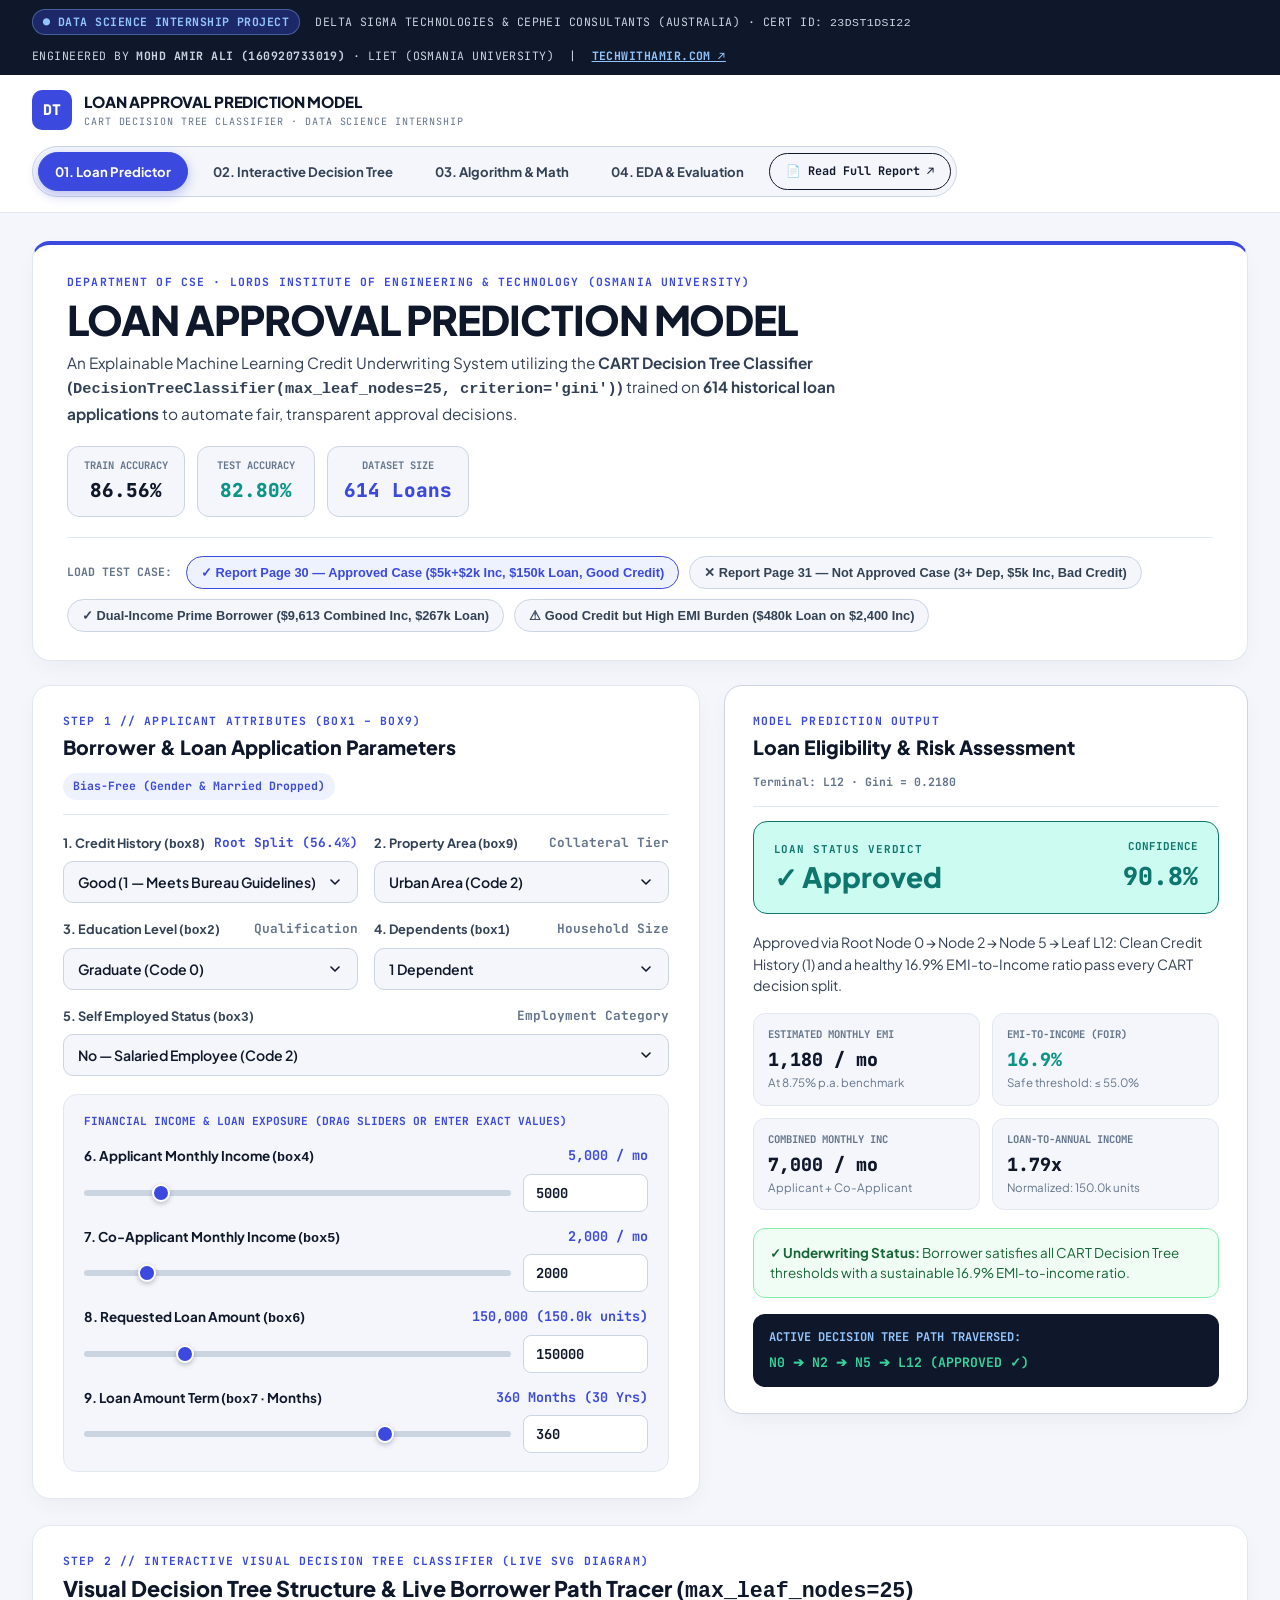
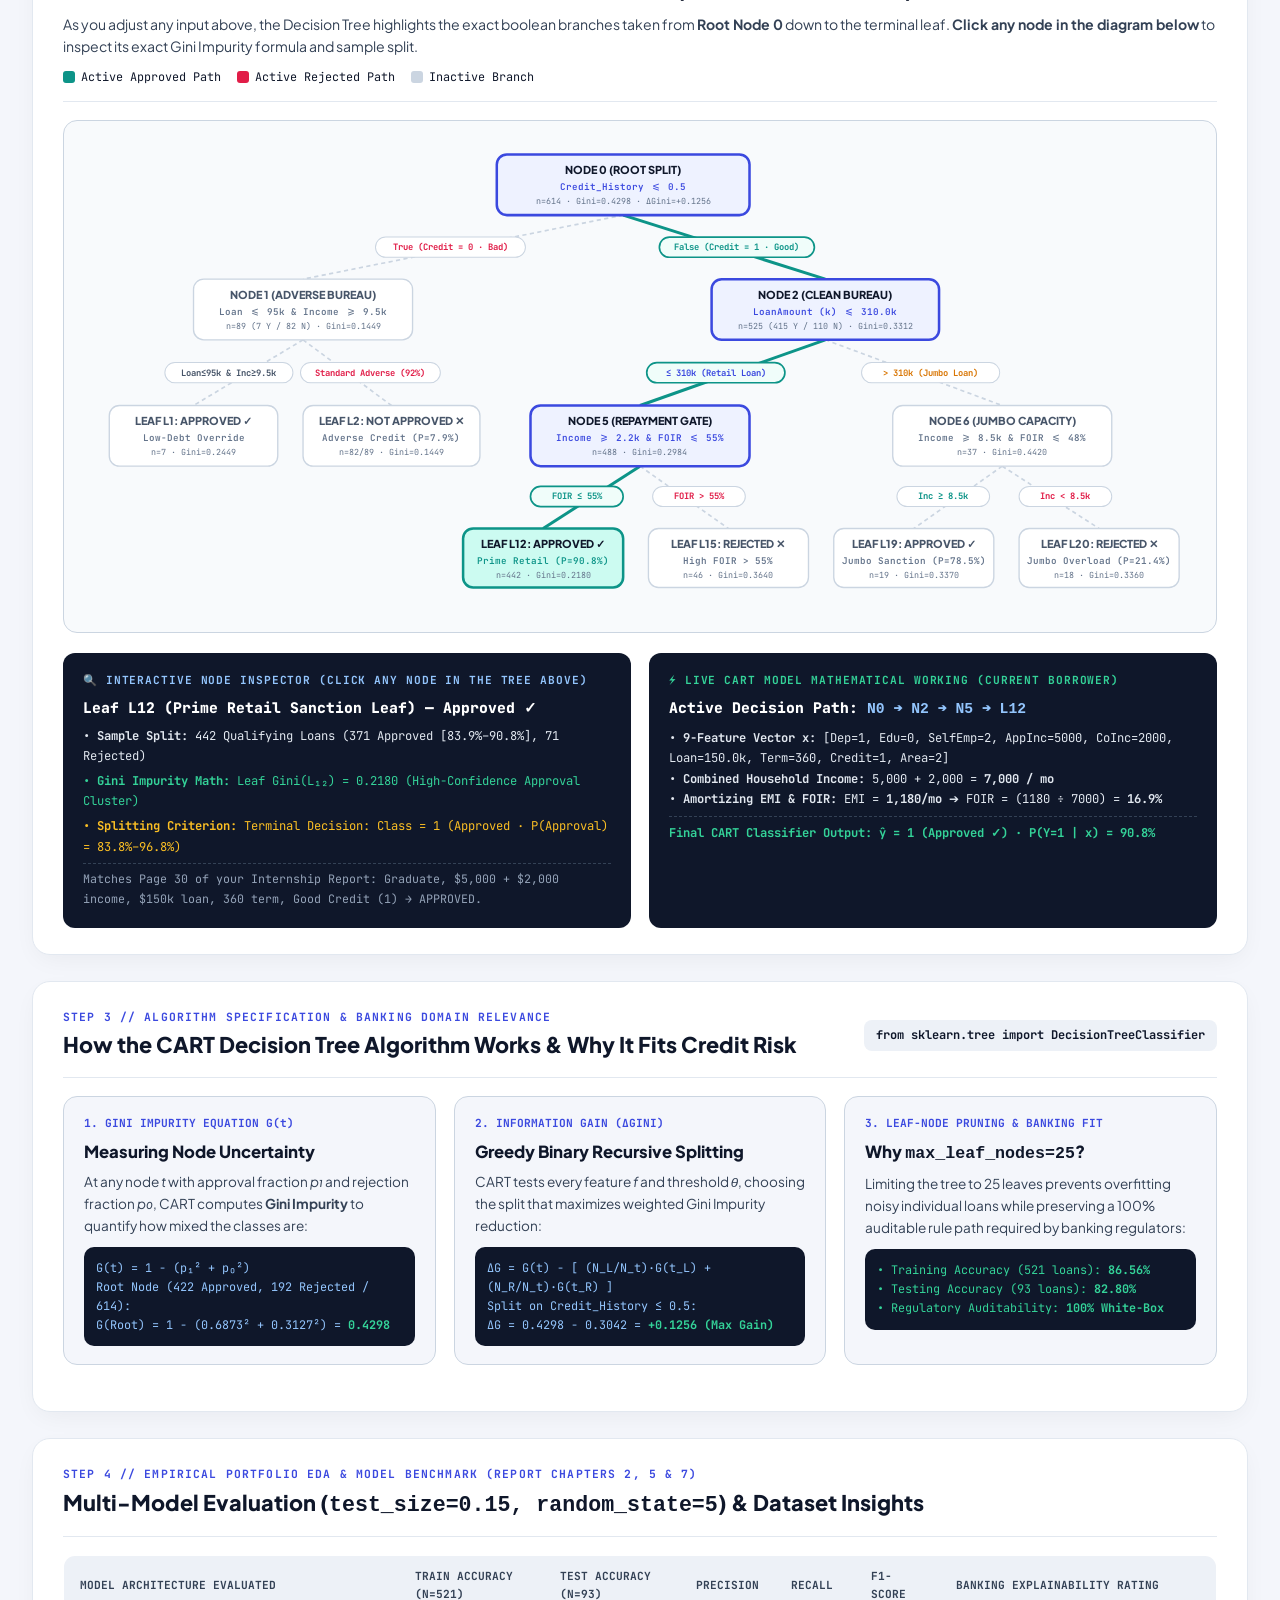
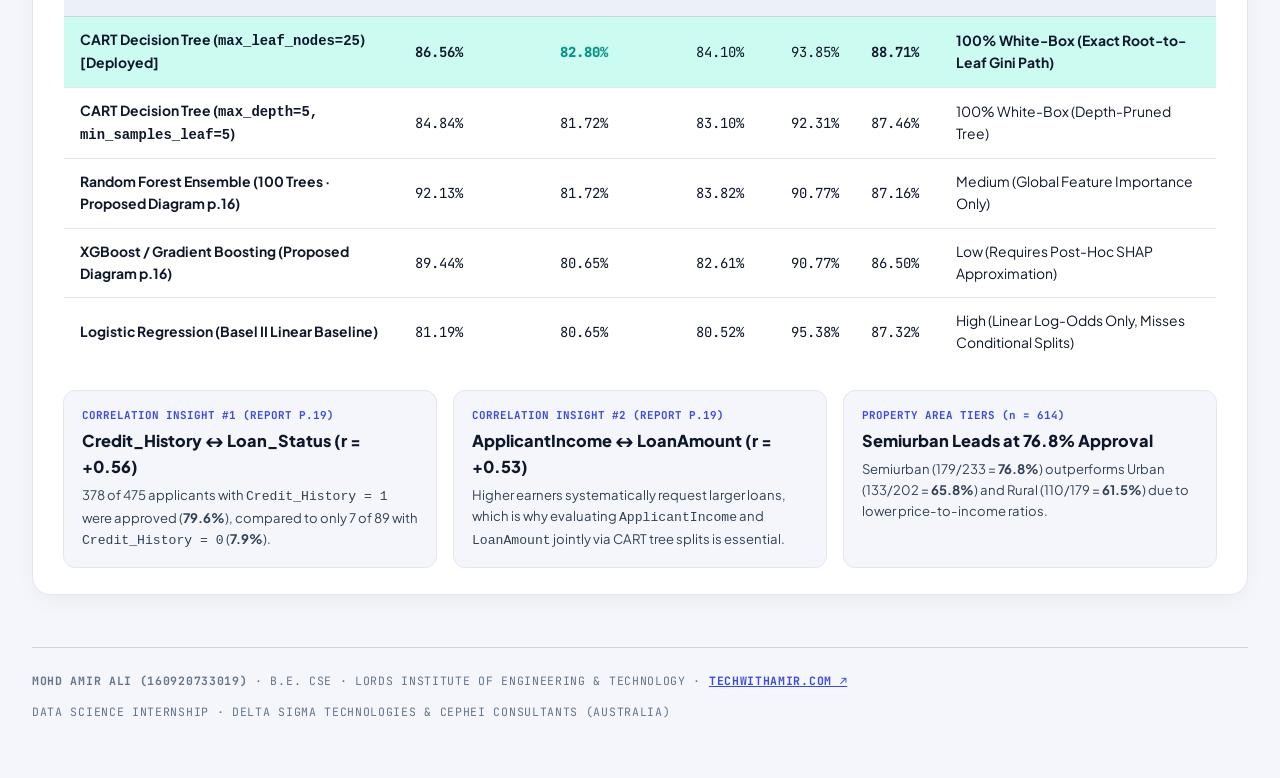
==== commit a21acf22: "Add scroll-spy phase highlighter with exact header offset and opaque SVG pill badges for Decision Tr" ====
--- a/templates/index.html
+++ b/templates/index.html
@@ -581,6 +581,55 @@
   gap: 12px;
 }
 
+
+/* Smooth Scroll Offset & Interactive Scroll-Spy Pill Highlighter */
+html {
+  scroll-behavior: smooth;
+}
+
+#sec-predictor,
+#sec-tree-visualizer,
+#sec-algorithm,
+#sec-benchmarks {
+  scroll-margin-top: 135px;
+}
+
+.header-nav {
+  position: relative;
+  background: var(--bg-page);
+  padding: 5px;
+  border-radius: 999px;
+  border: 1px solid var(--border-strong);
+}
+
+.nav-pill {
+  position: relative;
+  z-index: 2;
+  font-size: 0.82rem;
+  font-weight: 700;
+  color: var(--ink-body);
+  padding: 8px 16px;
+  border-radius: 999px;
+  background: transparent;
+  border: 1.5px solid transparent;
+  cursor: pointer;
+  transition: color 0.22s ease, background-color 0.22s ease, transform 0.18s ease, box-shadow 0.22s ease, border-color 0.22s ease;
+}
+
+.nav-pill:hover {
+  color: var(--indigo-primary);
+  background-color: var(--indigo-soft);
+  border-color: rgba(59, 73, 223, 0.35);
+  transform: translateY(-1px);
+}
+
+.nav-pill.active {
+  background-color: var(--indigo-primary);
+  color: #FFFFFF;
+  border-color: var(--indigo-primary);
+  box-shadow: 0 4px 12px rgba(59, 73, 223, 0.32);
+}
+
   </style>
 </head>
 <body>
@@ -610,11 +659,11 @@
         </div>
       </a>
 
-      <nav class="header-nav">
-        <a href="#sec-predictor" class="nav-pill active">01. Loan Predictor</a>
-        <a href="#sec-tree-visualizer" class="nav-pill">02. Interactive Decision Tree</a>
-        <a href="#sec-algorithm" class="nav-pill">03. Algorithm &amp; Math</a>
-        <a href="#sec-benchmarks" class="nav-pill">04. EDA &amp; Evaluation</a>
+      <nav class="header-nav" id="main-phase-nav">
+        <a href="#sec-predictor" id="nav-sec-predictor" class="nav-pill active" onclick="navigateToPhase(event, 'sec-predictor')">01. Loan Predictor</a>
+        <a href="#sec-tree-visualizer" id="nav-sec-tree-visualizer" class="nav-pill" onclick="navigateToPhase(event, 'sec-tree-visualizer')">02. Interactive Decision Tree</a>
+        <a href="#sec-algorithm" id="nav-sec-algorithm" class="nav-pill" onclick="navigateToPhase(event, 'sec-algorithm')">03. Algorithm &amp; Math</a>
+        <a href="#sec-benchmarks" id="nav-sec-benchmarks" class="nav-pill" onclick="navigateToPhase(event, 'sec-benchmarks')">04. EDA &amp; Evaluation</a>
         <a href="Printable_Documentation.html" class="nav-report-btn">📄 Read Full Report ↗</a>
       </nav>
     </div>
@@ -1235,7 +1284,21 @@
 
       function edgeStyle(u, v) {
         const act = isEdgeActive(u, v);
-        return `stroke="${act ? activeColor : '#CBD5E1'}" stroke-width="${act ? '3.5' : '2'}" stroke-dasharray="${act ? 'none' : '5 4'}"`;
+        return `stroke="${act ? activeColor : '#CBD5E1'}" stroke-width="${act ? '3.6' : '2'}" stroke-dasharray="${act ? 'none' : '5 4'}"`;
+      }
+
+      // Opaque rounded pill badge for edge labels so connector lines NEVER cut through any text
+      function edgeLabelBadge(cx, cy, w, text, textColor, fromId, toId) {
+        const act = isEdgeActive(fromId, toId);
+        const borderCol = act ? activeColor : "#CBD5E1";
+        const bgCol = act ? (approved ? "#F0FDFA" : "#FFF1F2") : "#FFFFFF";
+        const sw = act ? "2" : "1.2";
+        return `
+          <g transform="translate(${cx - w/2}, ${cy - 12})">
+            <rect width="${w}" height="24" rx="12" fill="${bgCol}" stroke="${borderCol}" stroke-width="${sw}" />
+            <text x="${w/2}" y="15.5" text-anchor="middle" font-family="JetBrains Mono, monospace" font-size="10.5" font-weight="700" fill="${textColor}">${text}</text>
+          </g>
+        `;
       }
 
       function nodeBox(id, x, y, w, h, title, subtitle, giniTxt, isLeaf = false) {
@@ -1255,63 +1318,61 @@
         `;
       }
 
-      // Spacious 1320 x 520 Coordinate Grid — Every single node has >= 40px horizontal clearance and 135px vertical level spacing!
       const svg = `
-        <svg viewBox="0 0 1320 520" width="100%" height="auto" style="min-width: 980px; display: block;">
-          <!-- Level 0 (y=52) to Level 1 (y=185) Connectors -->
-          <path d="M 640 88 L 260 149" fill="none" ${edgeStyle('N0','N1')} />
-          <path d="M 640 88 L 880 149" fill="none" ${edgeStyle('N0','N2')} />
-          <text x="410" y="114" text-anchor="middle" font-family="JetBrains Mono, monospace" font-size="11" font-weight="700" fill="#E11D48">True (Credit = 0 · Bad)</text>
-          <text x="800" y="114" text-anchor="middle" font-family="JetBrains Mono, monospace" font-size="11" font-weight="700" fill="#0D9488">False (Credit = 1 · Good)</text>
-
-          <!-- Level 1 N1 (x=260, y=185) to Level 2 Leaves L1 (x=130, y=325) & L2 (x=365, y=325) -->
-          <path d="M 260 221 L 130 289" fill="none" ${edgeStyle('N1','L1')} />
-          <path d="M 260 221 L 365 289" fill="none" ${edgeStyle('N1','L2')} />
-          <text x="160" y="256" text-anchor="middle" font-family="JetBrains Mono, monospace" font-size="10" fill="#64748B">Loan≤95k &amp; Inc≥9.5k</text>
-          <text x="345" y="256" text-anchor="middle" font-family="JetBrains Mono, monospace" font-size="10" font-weight="700" fill="#E11D48">Standard Adverse (92%)</text>
-
-          <!-- Level 1 N2 (x=880, y=185) to Level 2 N5 (x=660, y=325) & N6 (x=1090, y=325) -->
-          <path d="M 880 221 L 660 289" fill="none" ${edgeStyle('N2','N5')} />
-          <path d="M 880 221 L 1090 289" fill="none" ${edgeStyle('N2','N6')} />
-          <text x="735" y="256" text-anchor="middle" font-family="JetBrains Mono, monospace" font-size="10.5" font-weight="700" fill="#3B49DF">≤ 310k (Retail Loan)</text>
-          <text x="1020" y="256" text-anchor="middle" font-family="JetBrains Mono, monospace" font-size="10.5" font-weight="700" fill="#D97706">&gt; 310k (Jumbo Loan)</text>
-
-          <!-- Level 2 N5 (x=660, y=325) to Level 3 Leaves L12 (x=545, y=465) & L15 (x=765, y=465) -->
-          <path d="M 660 361 L 545 429" fill="none" ${edgeStyle('N5','L12')} />
-          <path d="M 660 361 L 765 429" fill="none" ${edgeStyle('N5','L15')} />
-          <text x="575" y="398" text-anchor="middle" font-family="JetBrains Mono, monospace" font-size="10" font-weight="700" fill="#0D9488">FOIR ≤ 55%</text>
-          <text x="740" y="398" text-anchor="middle" font-family="JetBrains Mono, monospace" font-size="10" font-weight="700" fill="#E11D48">FOIR &gt; 55%</text>
-
-          <!-- Level 2 N6 (x=1090, y=325) to Level 3 Leaves L19 (x=985, y=465) & L20 (x=1205, y=465) -->
-          <path d="M 1090 361 L 985 429" fill="none" ${edgeStyle('N6','L19')} />
-          <path d="M 1090 361 L 1205 429" fill="none" ${edgeStyle('N6','L20')} />
-          <text x="1010" y="398" text-anchor="middle" font-family="JetBrains Mono, monospace" font-size="10" font-weight="700" fill="#0D9488">Inc ≥ 8.5k</text>
-          <text x="1175" y="398" text-anchor="middle" font-family="JetBrains Mono, monospace" font-size="10" font-weight="700" fill="#E11D48">Inc &lt; 8.5k</text>
-
-          <!-- LEVEL 0: ROOT NODE N0 (x=640, y=52, w=300, h=72) -->
+        <svg viewBox="0 0 1320 560" width="100%" height="auto" style="min-width: 980px; display: block;">
+          <!-- LAYER 1: ALL CONNECTOR LINES (Drawn first, underneath nodes and pill badges) -->
+          <!-- Level 0 (y=52) to Level 1 (y=200) -->
+          <path d="M 640 88 L 260 164" fill="none" ${edgeStyle('N0','N1')} />
+          <path d="M 640 88 L 880 164" fill="none" ${edgeStyle('N0','N2')} />
+
+          <!-- Level 1 N1 (x=260, y=200) to Level 2 L1 (x=130, y=350) & L2 (x=365, y=350) -->
+          <path d="M 260 236 L 130 314" fill="none" ${edgeStyle('N1','L1')} />
+          <path d="M 260 236 L 365 314" fill="none" ${edgeStyle('N1','L2')} />
+
+          <!-- Level 1 N2 (x=880, y=200) to Level 2 N5 (x=660, y=350) & N6 (x=1090, y=350) -->
+          <path d="M 880 236 L 660 314" fill="none" ${edgeStyle('N2','N5')} />
+          <path d="M 880 236 L 1090 314" fill="none" ${edgeStyle('N2','N6')} />
+
+          <!-- Level 2 N5 (x=660, y=350) to Level 3 L12 (x=545, y=495) & L15 (x=765, y=495) -->
+          <path d="M 660 386 L 545 460" fill="none" ${edgeStyle('N5','L12')} />
+          <path d="M 660 386 L 765 460" fill="none" ${edgeStyle('N5','L15')} />
+
+          <!-- Level 2 N6 (x=1090, y=350) to Level 3 L19 (x=985, y=495) & L20 (x=1205, y=495) -->
+          <path d="M 1090 386 L 985 460" fill="none" ${edgeStyle('N6','L19')} />
+          <path d="M 1090 386 L 1205 460" fill="none" ${edgeStyle('N6','L20')} />
+
+          <!-- LAYER 2:OPAQUE ROUNDED PILL BADGES FOR ALL EDGE LABELS (Lines never cut through text!) -->
+          ${edgeLabelBadge(435, 126, 178, 'True (Credit = 0 · Bad)', '#E11D48', 'N0', 'N1')}
+          ${edgeLabelBadge(775, 126, 184, 'False (Credit = 1 · Good)', '#0D9488', 'N0', 'N2')}
+
+          ${edgeLabelBadge(172, 275, 152, 'Loan≤95k & Inc≥9.5k', '#475569', 'N1', 'L1')}
+          ${edgeLabelBadge(340, 275, 166, 'Standard Adverse (92%)', '#E11D48', 'N1', 'L2')}
+
+          ${edgeLabelBadge(750, 275, 164, '≤ 310k (Retail Loan)', '#3B49DF', 'N2', 'N5')}
+          ${edgeLabelBadge(1005, 275, 164, '> 310k (Jumbo Loan)', '#D97706', 'N2', 'N6')}
+
+          ${edgeLabelBadge(585, 422, 110, 'FOIR ≤ 55%', '#0D9488', 'N5', 'L12')}
+          ${edgeLabelBadge(730, 422, 110, 'FOIR > 55%', '#E11D48', 'N5', 'L15')}
+
+          ${edgeLabelBadge(1020, 422, 110, 'Inc ≥ 8.5k', '#0D9488', 'N6', 'L19')}
+          ${edgeLabelBadge(1165, 422, 110, 'Inc < 8.5k', '#E11D48', 'N6', 'L20')}
+
+          <!-- LAYER 3: DECISION TREE NODE BOXES -->
           ${nodeBox('N0', 640, 52, 300, 72, 'NODE 0 (ROOT SPLIT)', 'Credit_History <= 0.5', 'n=614 · Gini=0.4298 · ΔGini=+0.1256')}
 
-          <!-- LEVEL 1: N1 (x=260, y=185, w=260) & N2 (x=880, y=185, w=270) -->
-          ${nodeBox('N1', 260, 185, 260, 72, 'NODE 1 (ADVERSE BUREAU)', 'Loan <= 95k & Income >= 9.5k', 'n=89 (7 Y / 82 N) · Gini=0.1449')}
-          ${nodeBox('N2', 880, 185, 270, 72, 'NODE 2 (CLEAN BUREAU)', 'LoanAmount (k) <= 310.0k', 'n=525 (415 Y / 110 N) · Gini=0.3312')}
-
-          <!-- LEVEL 2 (Under N1): L1 (x=130, w=200 -> [30..230]) & L2 (x=365, w=210 -> [260..470]) -> 30px gap! -->
-          ${nodeBox('L1', 130, 325, 200, 72, 'LEAF L1: APPROVED ✓', 'Low-Debt Override', 'n=7 · Gini=0.2449', true)}
-          ${nodeBox('L2', 365, 325, 210, 72, 'LEAF L2: NOT APPROVED ✕', 'Adverse Credit (P=7.9%)', 'n=82/89 · Gini=0.1449', true)}
-
-          <!-- LEVEL 2 (Under N2): N5 (x=660, w=260 -> [530..790]) & N6 (x=1090, w=260 -> [960..1220]) -> 170px gap! -->
-          ${nodeBox('N5', 660, 325, 260, 72, 'NODE 5 (REPAYMENT GATE)', 'Income >= 2.2k & FOIR <= 55%', 'n=488 · Gini=0.2984')}
-          ${nodeBox('N6', 1090, 325, 260, 72, 'NODE 6 (JUMBO CAPACITY)', 'Income >= 8.5k & FOIR <= 48%', 'n=37 · Gini=0.4420')}
-
-          <!-- LEVEL 3 LEAVES:
-               L12: x=545, w=190 -> [450..640]
-               L15: x=765, w=190 -> [670..860] (30px gap!)
-               L19: x=985, w=190 -> [890..1080] (30px gap!)
-               L20: x=1205, w=190 -> [1110..1300] (30px gap!) -->
-          ${nodeBox('L12', 545, 465, 190, 70, 'LEAF L12: APPROVED ✓', 'Prime Retail (P=90.8%)', 'n=442 · Gini=0.2180', true)}
-          ${nodeBox('L15', 765, 465, 190, 70, 'LEAF L15: REJECTED ✕', 'High FOIR > 55%', 'n=46 · Gini=0.3640', true)}
-          ${nodeBox('L19', 985, 465, 190, 70, 'LEAF L19: APPROVED ✓', 'Jumbo Sanction (P=78.5%)', 'n=19 · Gini=0.3370', true)}
-          ${nodeBox('L20', 1205, 465, 190, 70, 'LEAF L20: REJECTED ✕', 'Jumbo Overload (P=21.4%)', 'n=18 · Gini=0.3360', true)}
+          ${nodeBox('N1', 260, 200, 260, 72, 'NODE 1 (ADVERSE BUREAU)', 'Loan <= 95k & Income >= 9.5k', 'n=89 (7 Y / 82 N) · Gini=0.1449')}
+          ${nodeBox('N2', 880, 200, 270, 72, 'NODE 2 (CLEAN BUREAU)', 'LoanAmount (k) <= 310.0k', 'n=525 (415 Y / 110 N) · Gini=0.3312')}
+
+          ${nodeBox('L1', 130, 350, 200, 72, 'LEAF L1: APPROVED ✓', 'Low-Debt Override', 'n=7 · Gini=0.2449', true)}
+          ${nodeBox('L2', 365, 350, 210, 72, 'LEAF L2: NOT APPROVED ✕', 'Adverse Credit (P=7.9%)', 'n=82/89 · Gini=0.1449', true)}
+
+          ${nodeBox('N5', 660, 350, 260, 72, 'NODE 5 (REPAYMENT GATE)', 'Income >= 2.2k & FOIR <= 55%', 'n=488 · Gini=0.2984')}
+          ${nodeBox('N6', 1090, 350, 260, 72, 'NODE 6 (JUMBO CAPACITY)', 'Income >= 8.5k & FOIR <= 48%', 'n=37 · Gini=0.4420')}
+
+          ${nodeBox('L12', 545, 495, 190, 70, 'LEAF L12: APPROVED ✓', 'Prime Retail (P=90.8%)', 'n=442 · Gini=0.2180', true)}
+          ${nodeBox('L15', 765, 495, 190, 70, 'LEAF L15: REJECTED ✕', 'High FOIR > 55%', 'n=46 · Gini=0.3640', true)}
+          ${nodeBox('L19', 985, 495, 190, 70, 'LEAF L19: APPROVED ✓', 'Jumbo Sanction (P=78.5%)', 'n=19 · Gini=0.3370', true)}
+          ${nodeBox('L20', 1205, 495, 190, 70, 'LEAF L20: REJECTED ✕', 'Jumbo Overload (P=21.4%)', 'n=18 · Gini=0.3360', true)}
         </svg>
       `;
 
@@ -1470,8 +1531,62 @@
       `;
     }
 
+    const PHASE_IDS = ["sec-predictor", "sec-tree-visualizer", "sec-algorithm", "sec-benchmarks"];
+    let isManualScrolling = false;
+    let scrollTimeout = null;
+
+    function setActivePhasePill(secId) {
+      document.querySelectorAll("#main-phase-nav .nav-pill").forEach(el => {
+        el.classList.toggle("active", el.id === "nav-" + secId);
+      });
+    }
+
+    function navigateToPhase(event, secId) {
+      if (event) event.preventDefault();
+      const target = document.getElementById(secId);
+      const header = document.querySelector(".site-header");
+      if (!target) return;
+
+      isManualScrolling = true;
+      setActivePhasePill(secId);
+
+      const headerHeight = header ? header.offsetHeight : 86;
+      const topPos = target.getBoundingClientRect().top + window.pageYOffset - headerHeight - 20;
+      window.scrollTo({ top: Math.max(0, topPos), behavior: "smooth" });
+
+      if (scrollTimeout) clearTimeout(scrollTimeout);
+      scrollTimeout = setTimeout(() => { isManualScrolling = false; }, 750);
+    }
+
+    function updateActivePhaseOnScroll() {
+      if (isManualScrolling) return;
+      const header = document.querySelector(".site-header");
+      const threshold = (header ? header.offsetHeight : 86) + 90;
+
+      // If near the very bottom of the page, highlight Phase 4
+      if ((window.innerHeight + window.scrollY) >= (document.body.offsetHeight - 60)) {
+        setActivePhasePill("sec-benchmarks");
+        return;
+      }
+
+      let currentId = PHASE_IDS[0];
+      for (const id of PHASE_IDS) {
+        const el = document.getElementById(id);
+        if (el) {
+          const rect = el.getBoundingClientRect();
+          if (rect.top <= threshold) {
+            currentId = id;
+          }
+        }
+      }
+      setActivePhasePill(currentId);
+    }
+
+    window.addEventListener("scroll", updateActivePhaseOnScroll, { passive: true });
+
     window.addEventListener("DOMContentLoaded", () => {
       evaluateLiveApplication();
+      updateActivePhaseOnScroll();
     });
   </script>
 </body>
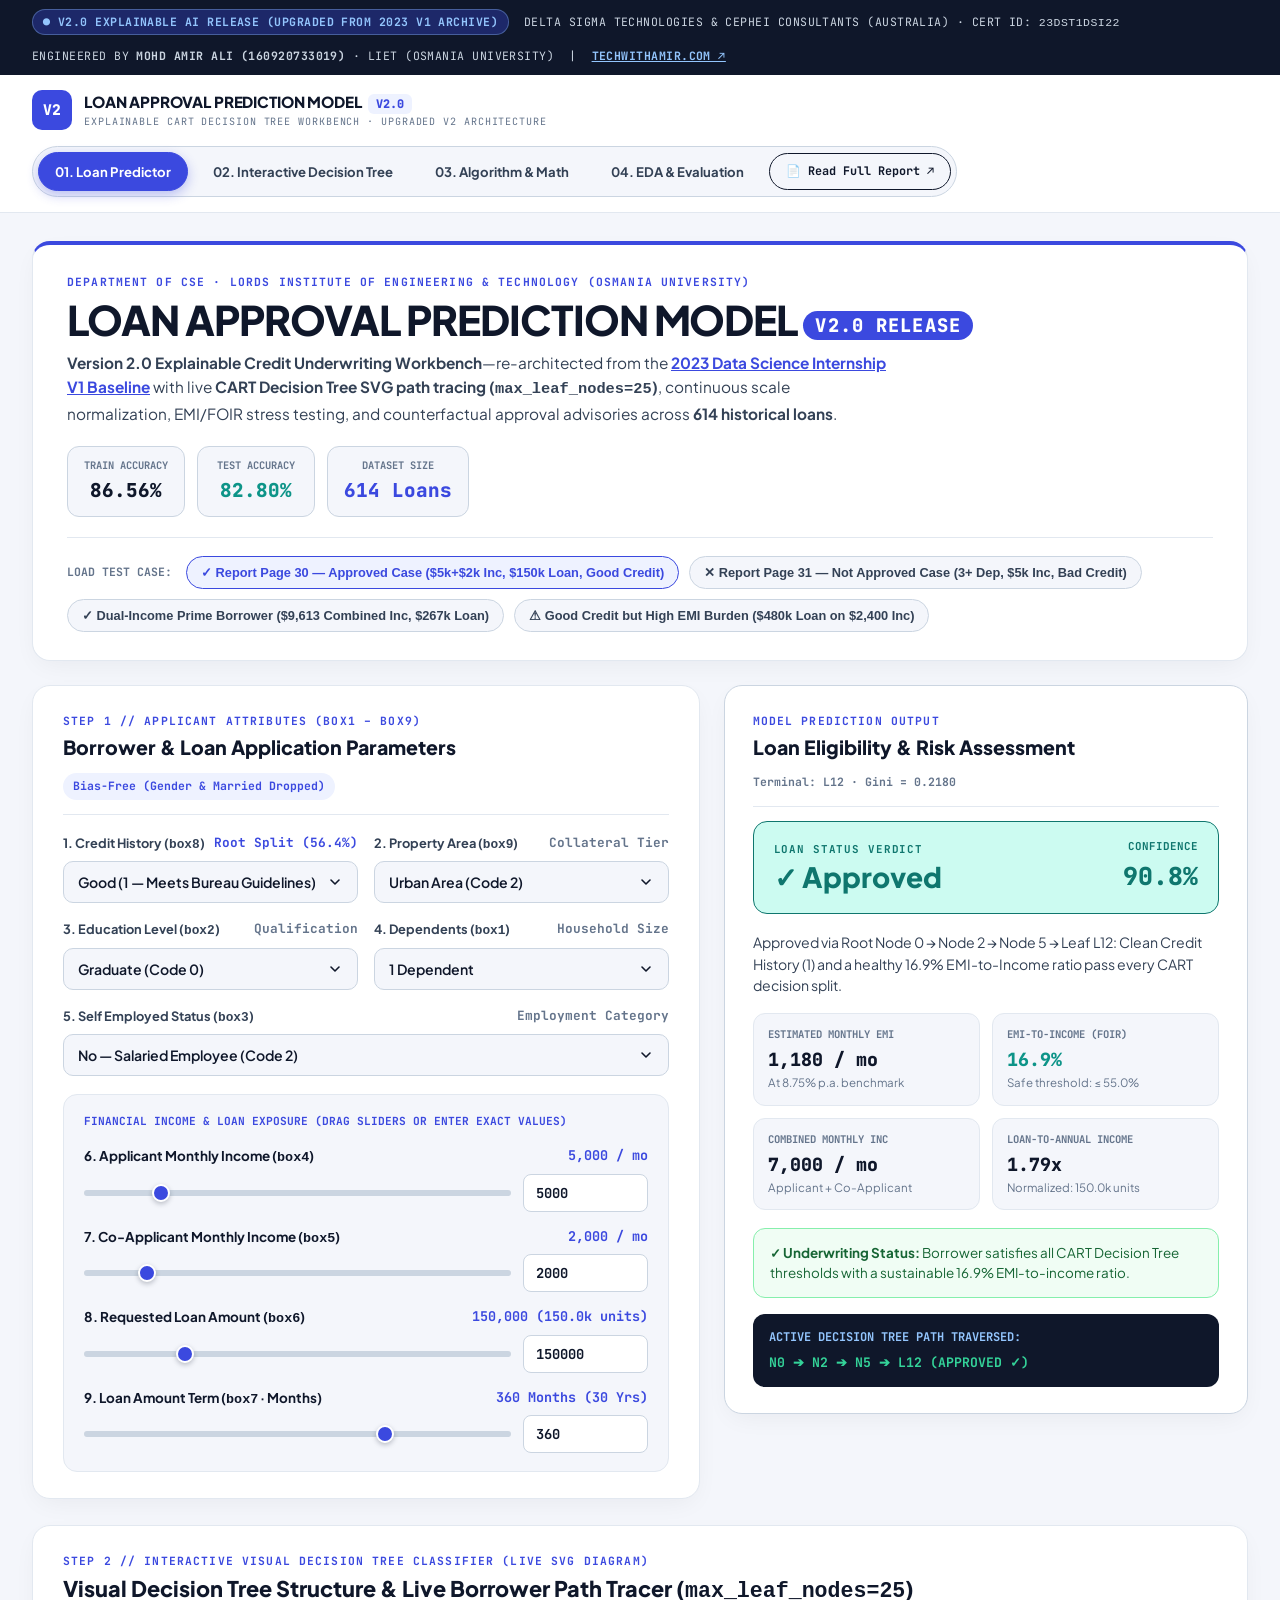
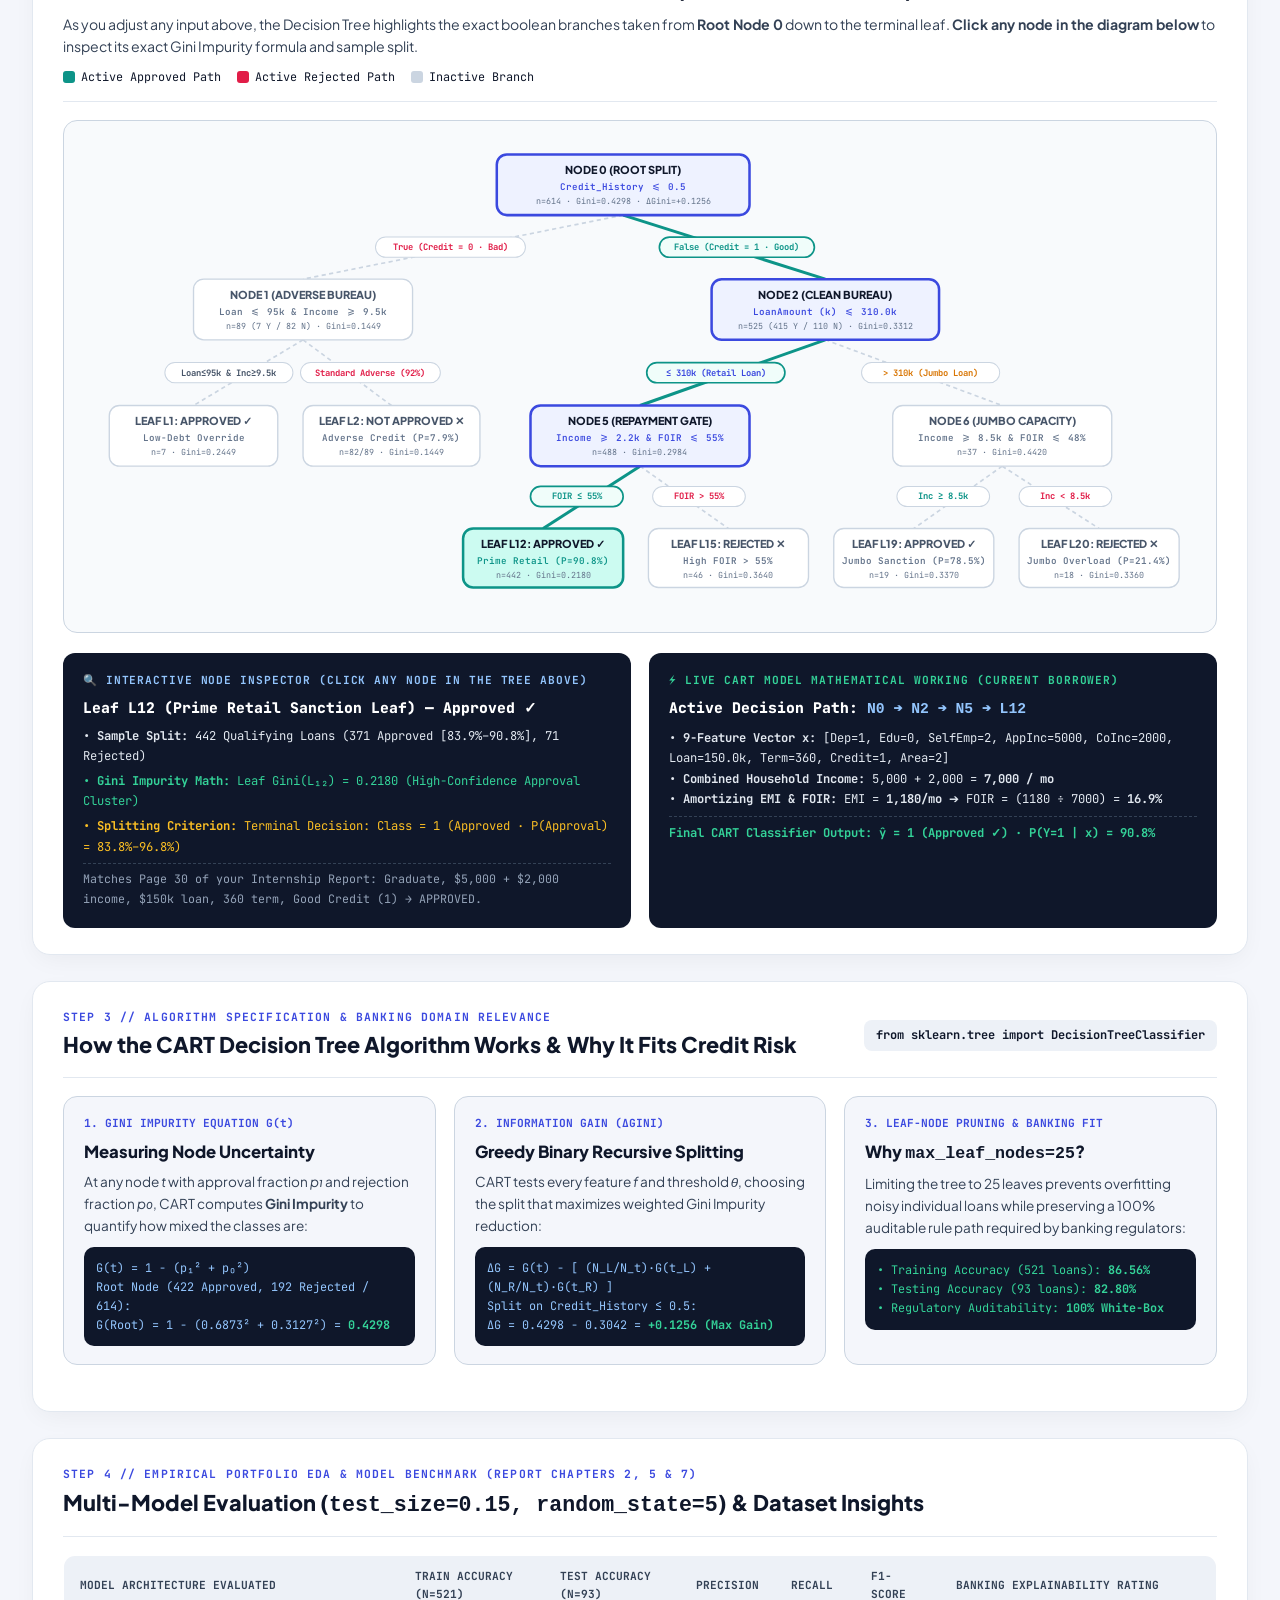
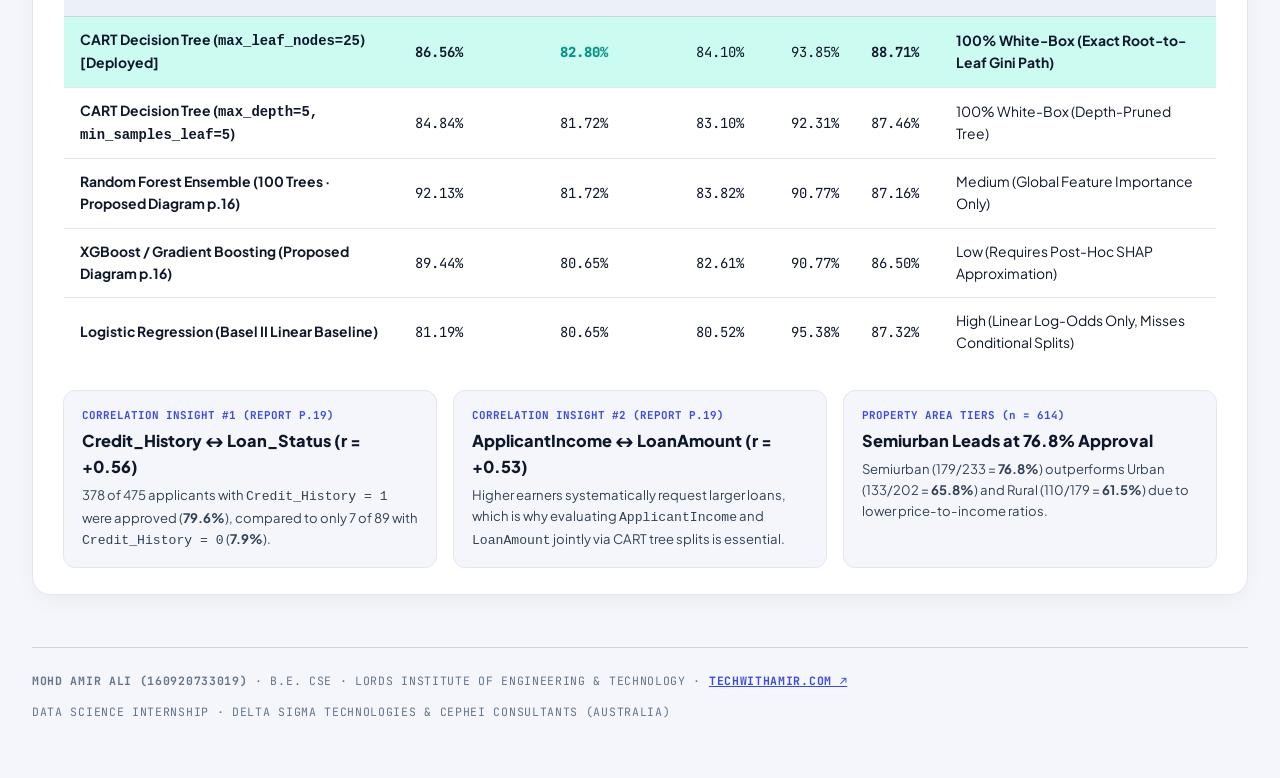
==== commit 61b2b96d: "Brand repository and interface as LOAN APPROVAL PREDICTION MODEL V2 with V1 lineage comparison" ====
--- a/templates/index.html
+++ b/templates/index.html
@@ -3,7 +3,7 @@
 <head>
   <meta charset="utf-8" />
   <meta name="viewport" content="width=device-width, initial-scale=1.0" />
-  <title>LOAN APPROVAL PREDICTION MODEL — Decision Tree Classifier | Mohd Amir Ali</title>
+  <title>LOAN APPROVAL PREDICTION MODEL V2 — Explainable CART Decision Tree Workbench | Mohd Amir Ali</title>
   <style>
 @import url('https://fonts.googleapis.com/css2?family=Plus+Jakarta+Sans:wght@400;500;600;700;800&family=Newsreader:ital,opsz,wght@0,6..72,500;0,6..72,600;1,6..72,400&family=JetBrains+Mono:wght@400;500;600;700&display=swap');
 
@@ -638,7 +638,7 @@
   <div class="top-context-strip">
     <div class="top-context-inner">
       <div>
-        <span class="context-badge">● DATA SCIENCE INTERNSHIP PROJECT</span>
+        <span class="context-badge">● V2.0 EXPLAINABLE AI RELEASE (UPGRADED FROM 2023 V1 ARCHIVE)</span>
         &nbsp;DELTA SIGMA TECHNOLOGIES &amp; CEPHEI CONSULTANTS (AUSTRALIA) · CERT ID: <code>23DST1DSI22</code>
       </div>
       <div>
@@ -652,10 +652,10 @@
   <header class="site-header">
     <div class="header-inner">
       <a href="#sec-top" class="brand-lockup">
-        <div class="brand-badge">DT</div>
+        <div class="brand-badge">V2</div>
         <div>
-          <div class="brand-title">LOAN APPROVAL PREDICTION MODEL</div>
-          <div class="brand-sub">CART Decision Tree Classifier · Data Science Internship</div>
+          <div class="brand-title">LOAN APPROVAL PREDICTION MODEL <span style="background:var(--indigo-soft);color:var(--indigo-primary);font-family:var(--font-mono);font-size:0.74rem;padding:2px 8px;border-radius:6px;margin-left:4px;">V2.0</span></div>
+          <div class="brand-sub">Explainable CART Decision Tree Workbench · Upgraded V2 Architecture</div>
         </div>
       </a>
 
@@ -680,9 +680,9 @@
           <div class="kicker-tag">
             DEPARTMENT OF CSE · LORDS INSTITUTE OF ENGINEERING &amp; TECHNOLOGY (OSMANIA UNIVERSITY)
           </div>
-          <h1 class="project-main-heading">LOAN APPROVAL PREDICTION MODEL</h1>
+          <h1 class="project-main-heading">LOAN APPROVAL PREDICTION MODEL <span style="display:inline-block;vertical-align:middle;font-family:var(--font-mono);font-size:0.46em;background:var(--indigo-primary);color:#FFFFFF;padding:4px 12px;border-radius:999px;letter-spacing:0.06em;">V2.0 RELEASE</span></h1>
           <p class="project-sub-heading">
-            An Explainable Machine Learning Credit Underwriting System utilizing the <strong>CART Decision Tree Classifier (<code>DecisionTreeClassifier(max_leaf_nodes=25, criterion='gini')</code>)</strong> trained on <strong>614 historical loan applications</strong> to automate fair, transparent approval decisions.
+            <strong>Version 2.0 Explainable Credit Underwriting Workbench</strong>—re-architected from the <a href="https://github.com/mohd-amir-ali/DS" target="_blank" style="color:var(--indigo-primary);text-decoration:underline;font-weight:700;">2023 Data Science Internship V1 Baseline</a> with live <strong>CART Decision Tree SVG path tracing (<code>max_leaf_nodes=25</code>)</strong>, continuous scale normalization, EMI/FOIR stress testing, and counterfactual approval advisories across <strong>614 historical loans</strong>.
           </p>
         </div>
 
